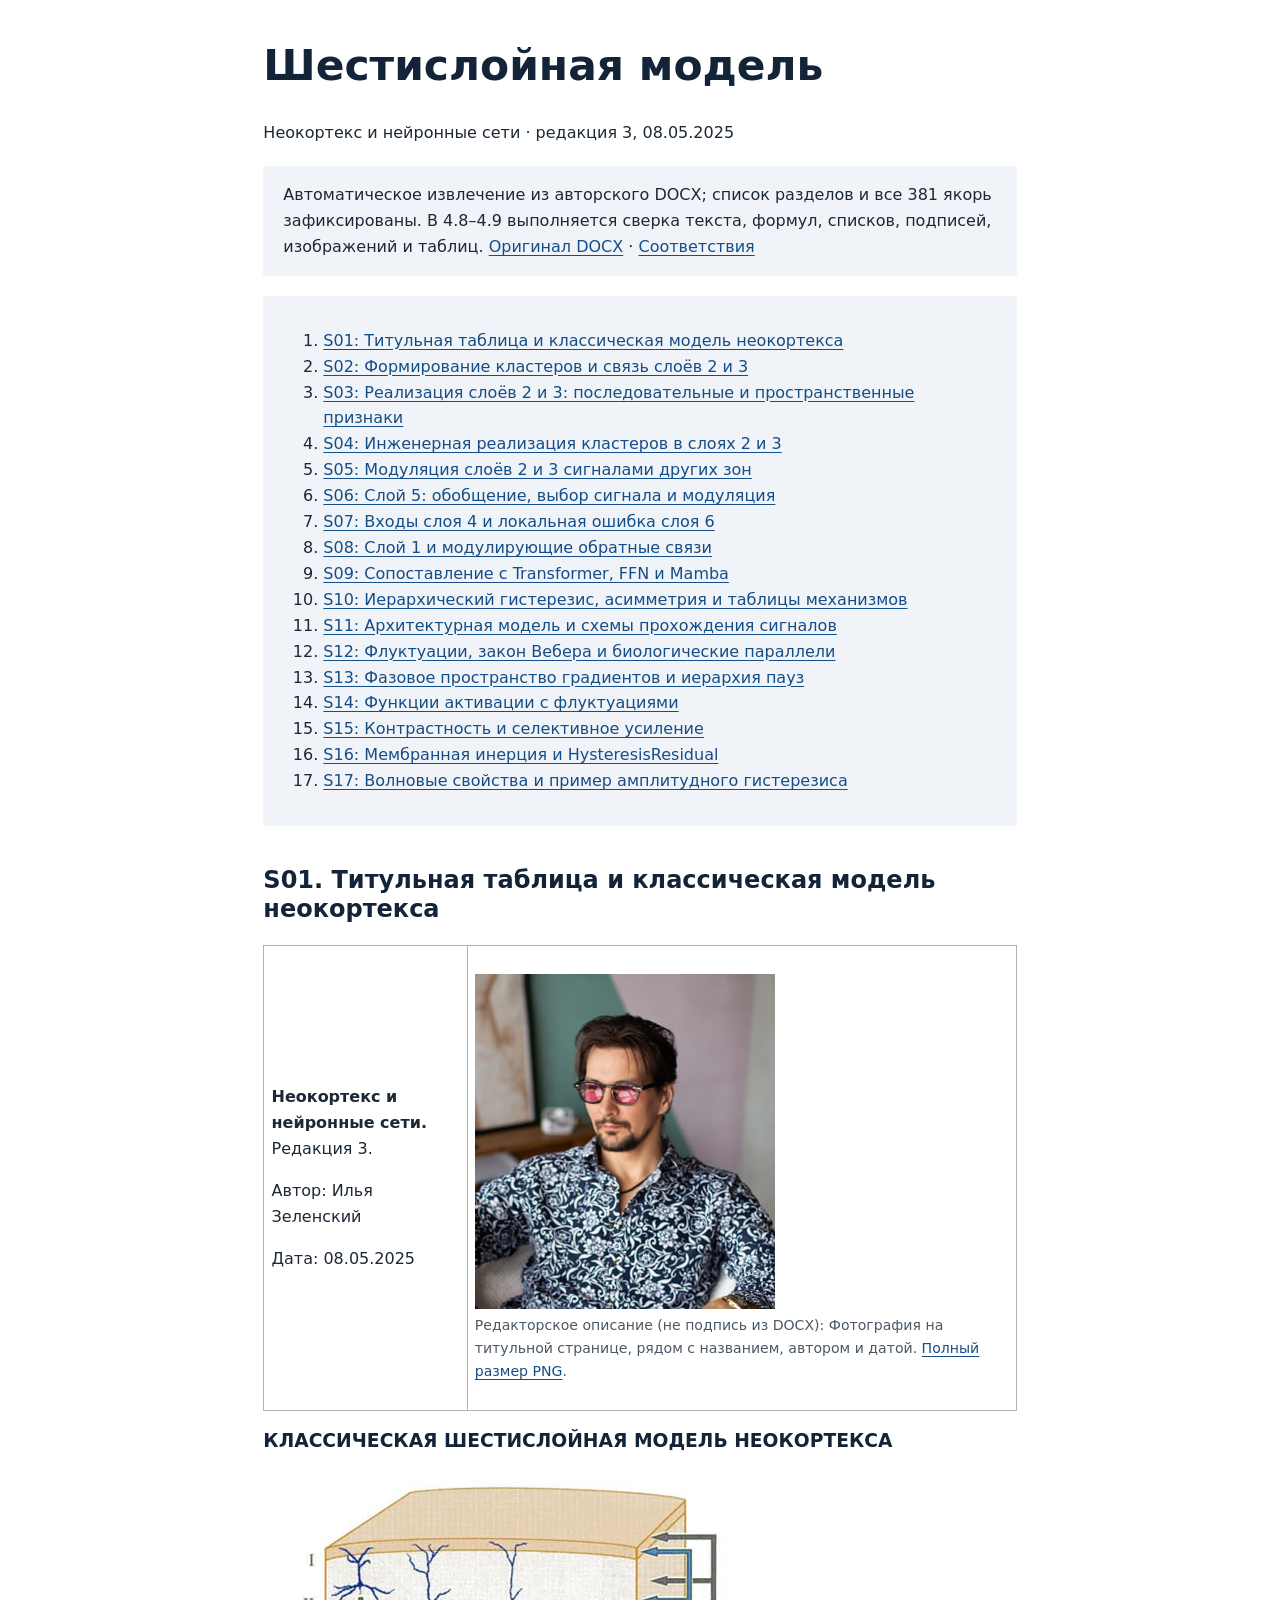
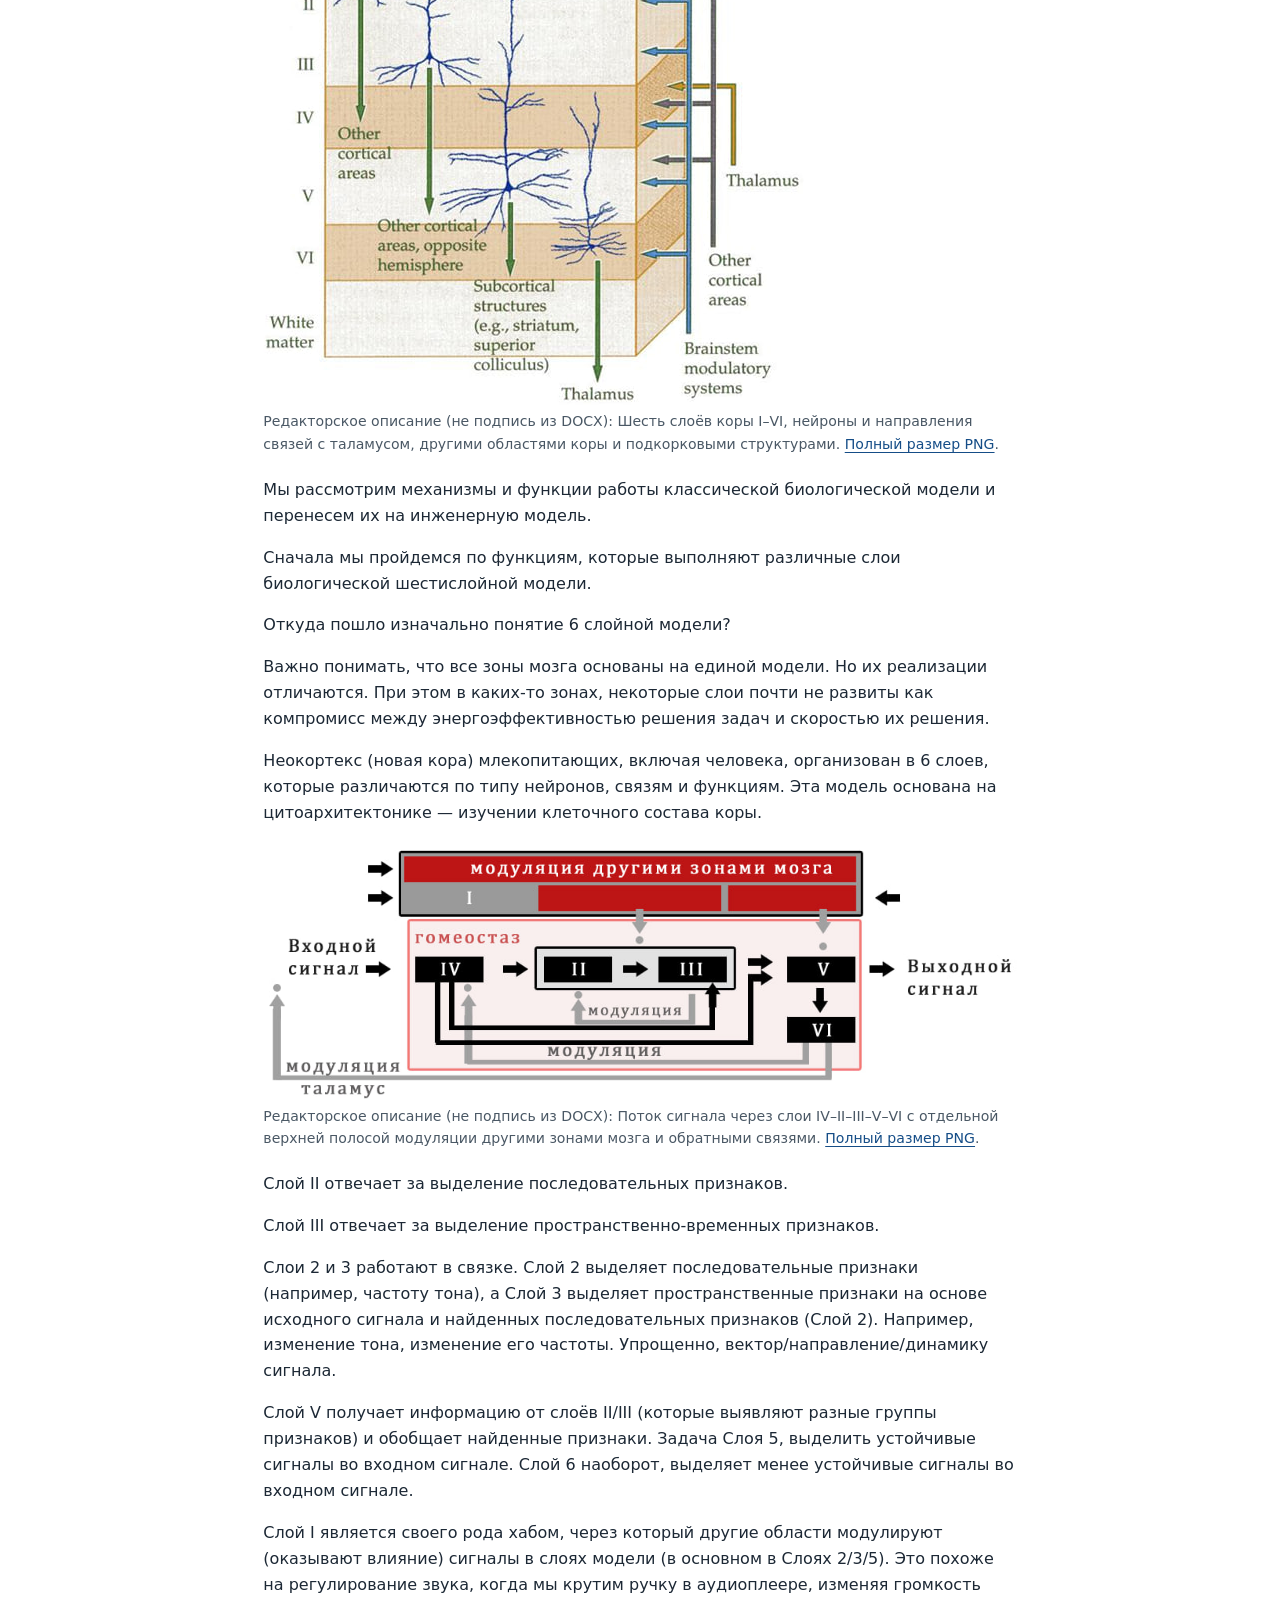
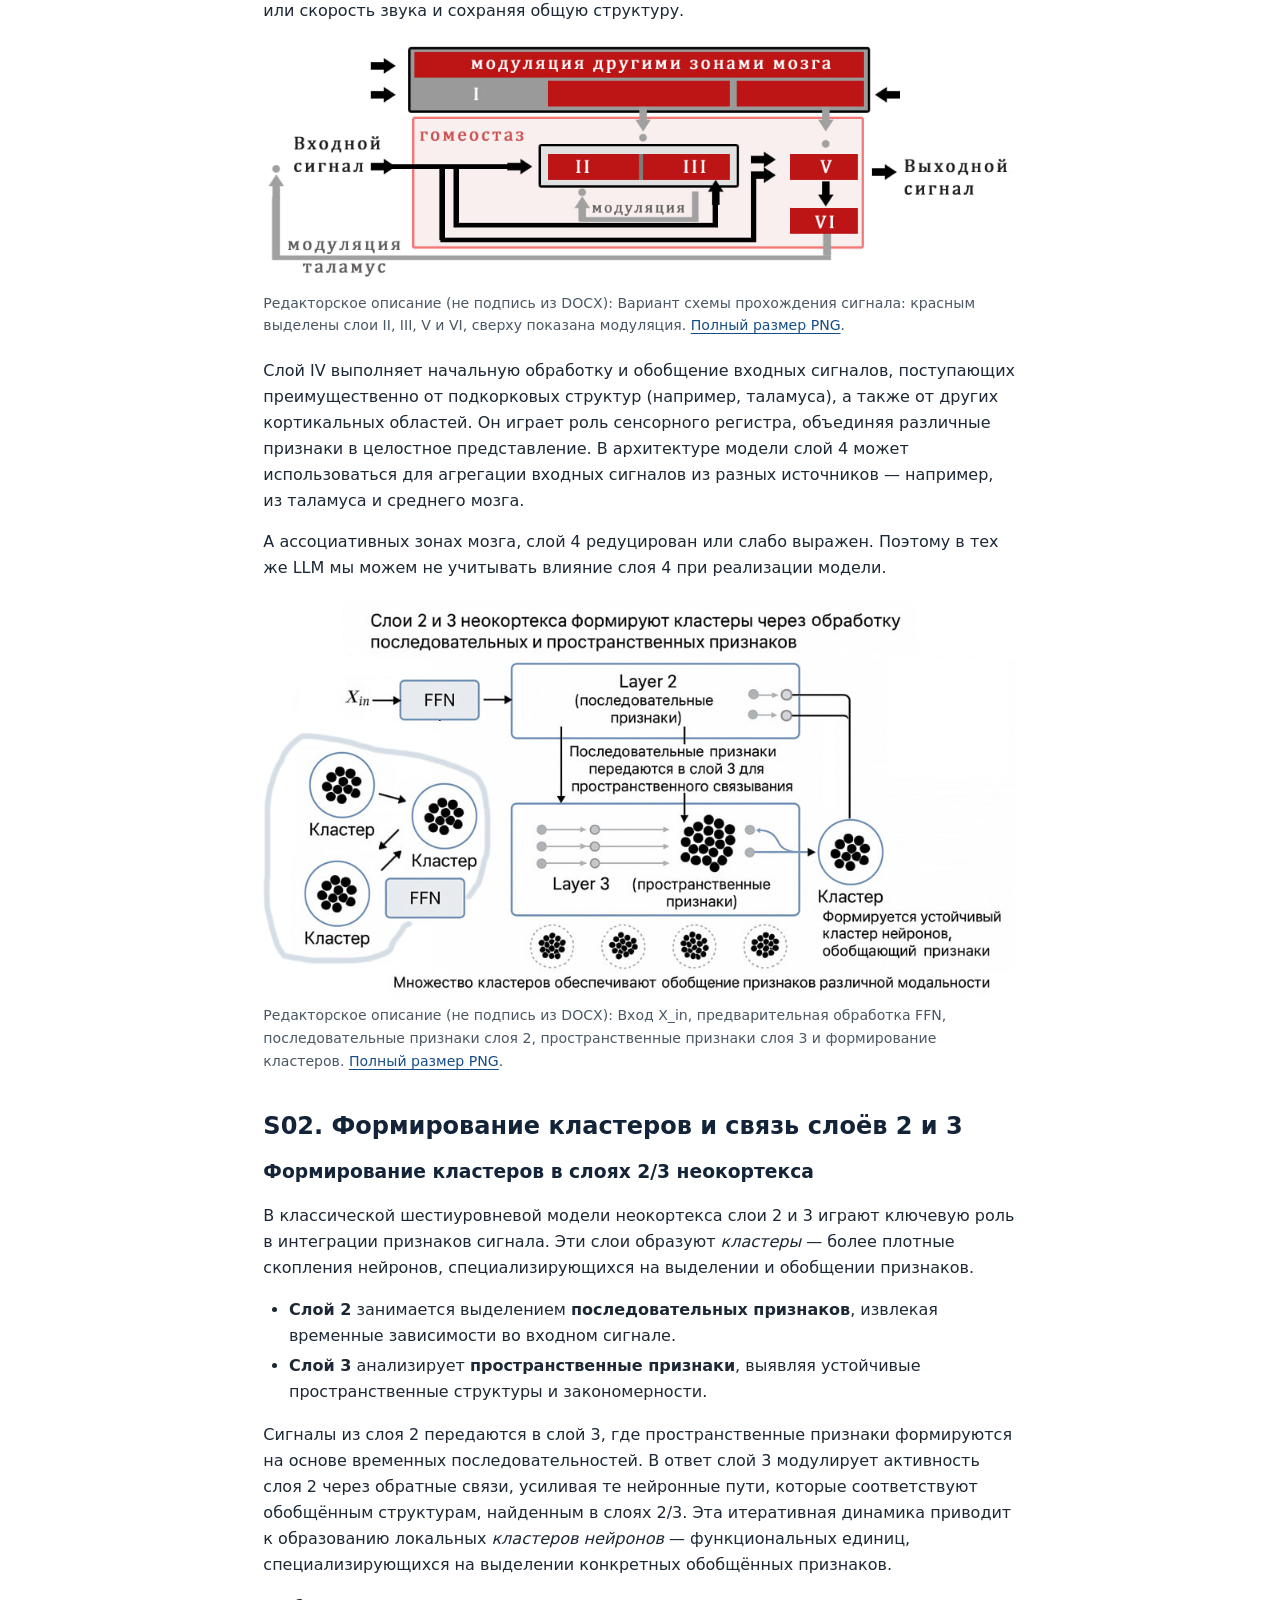
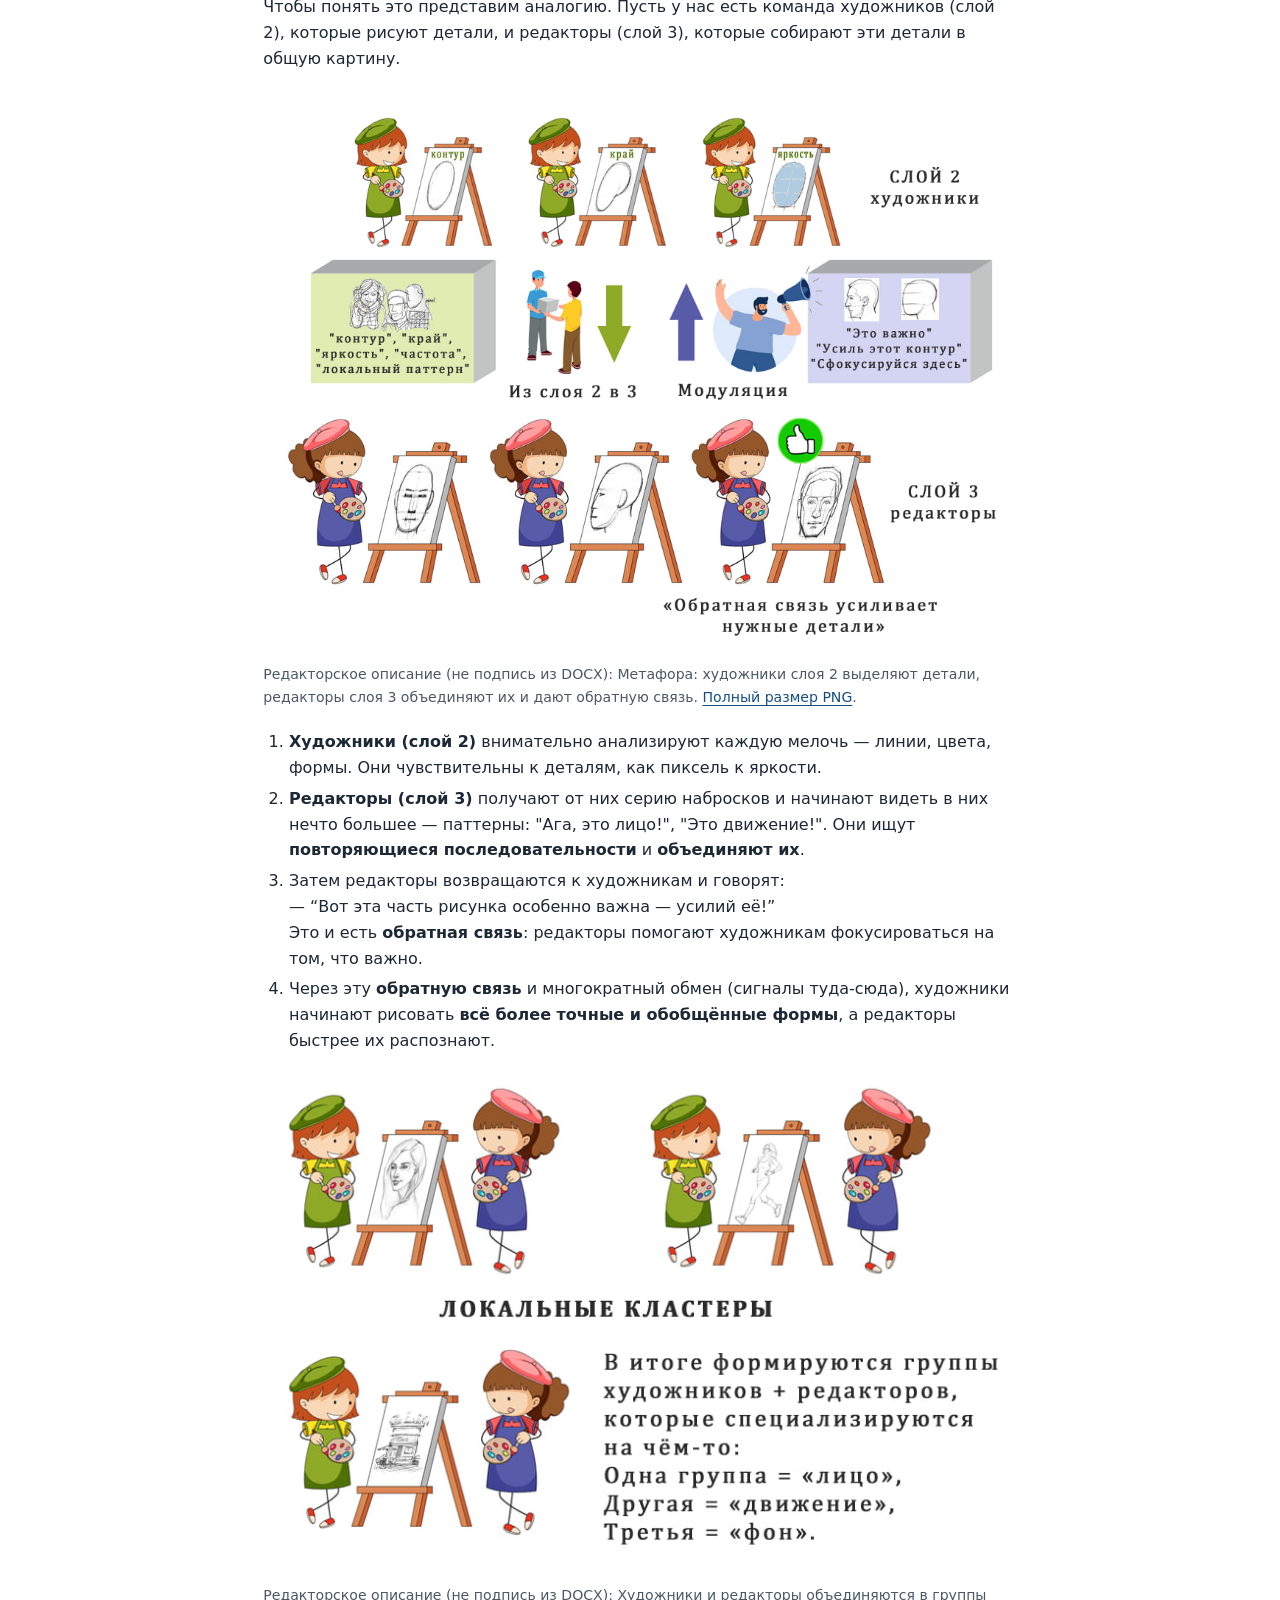
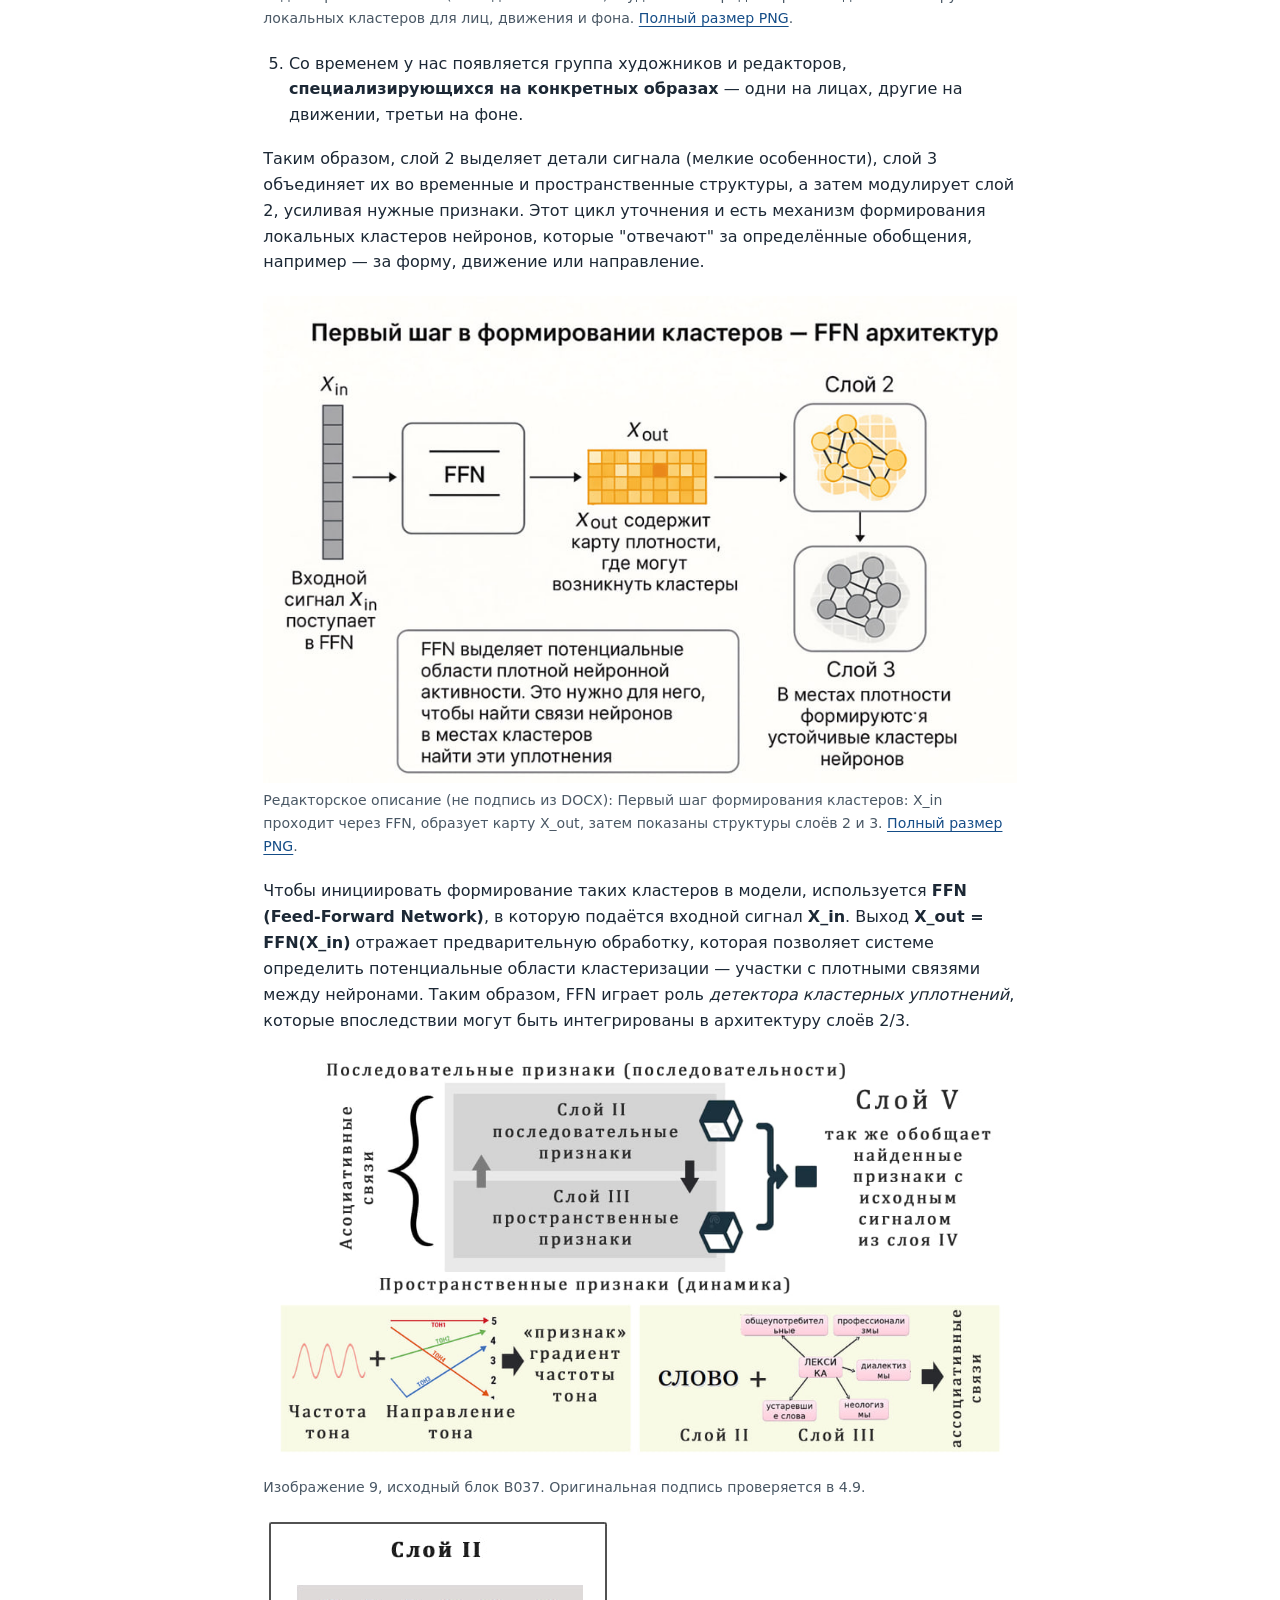
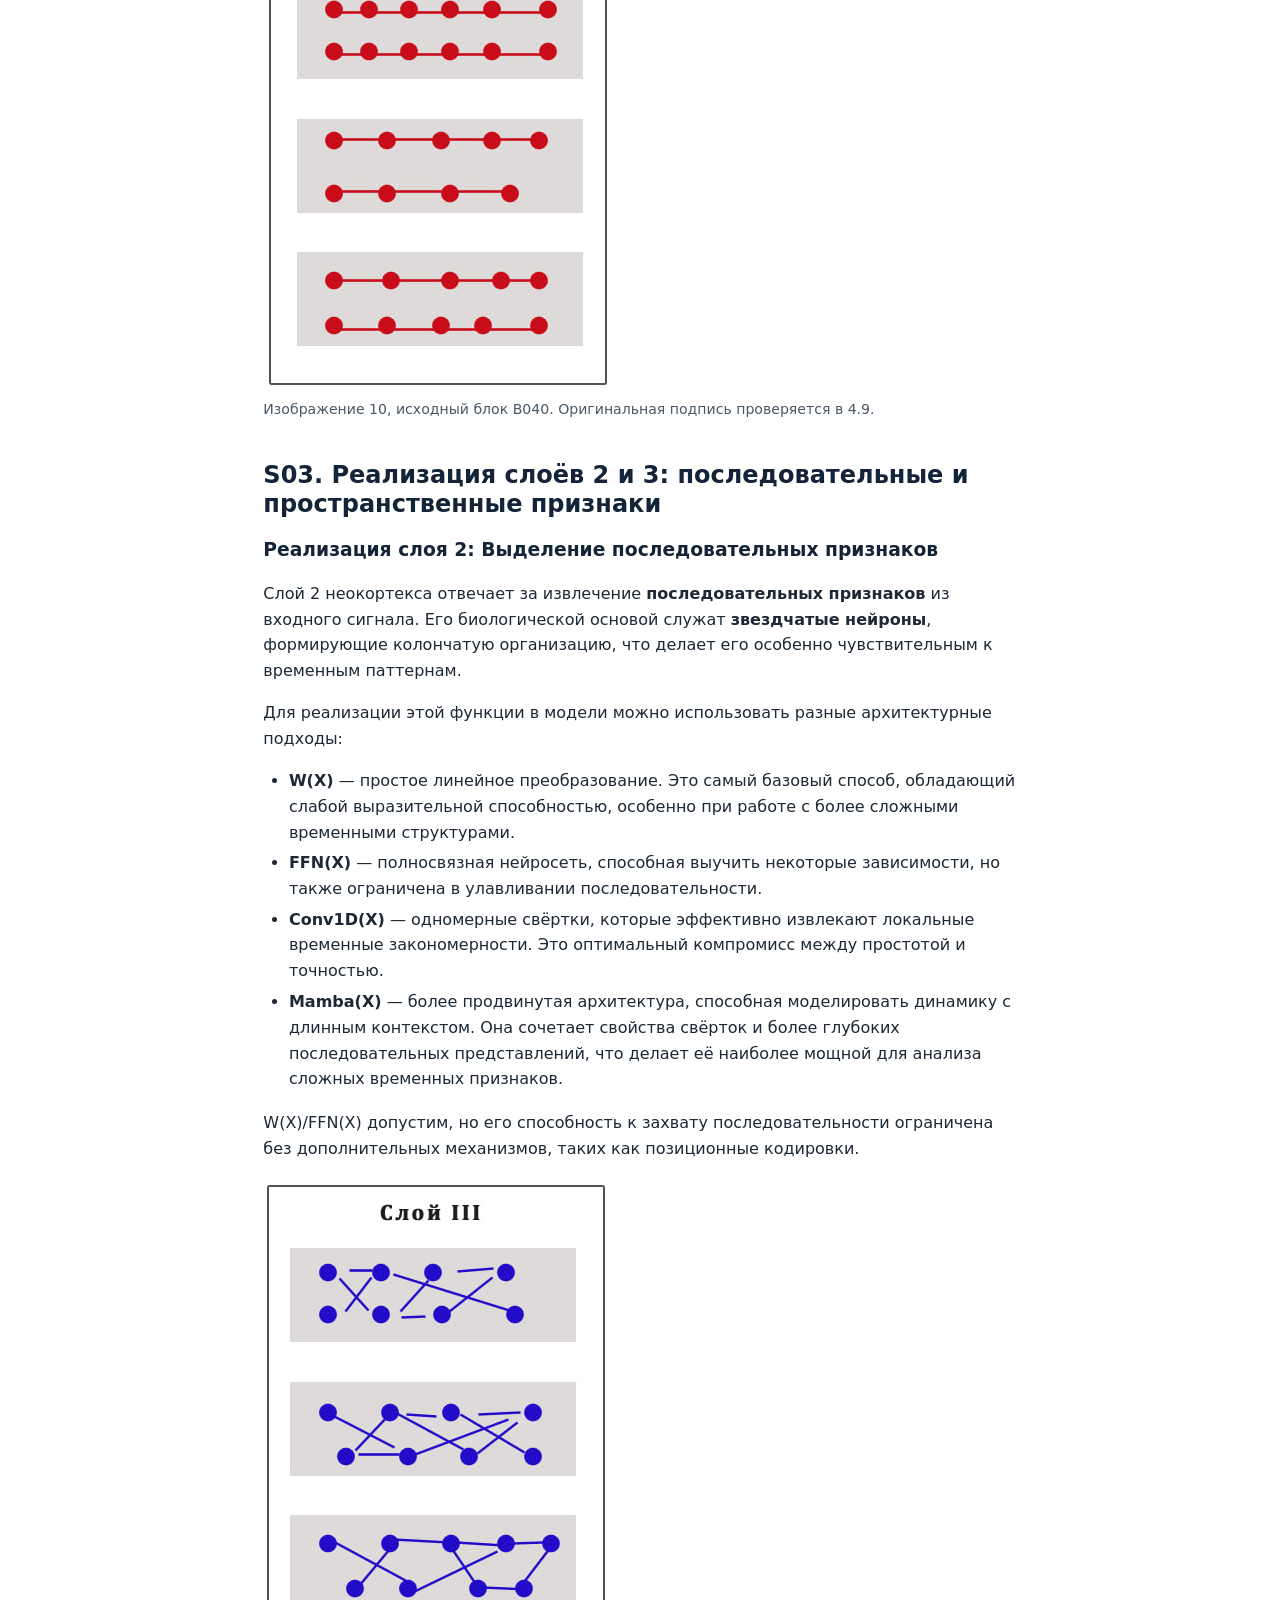
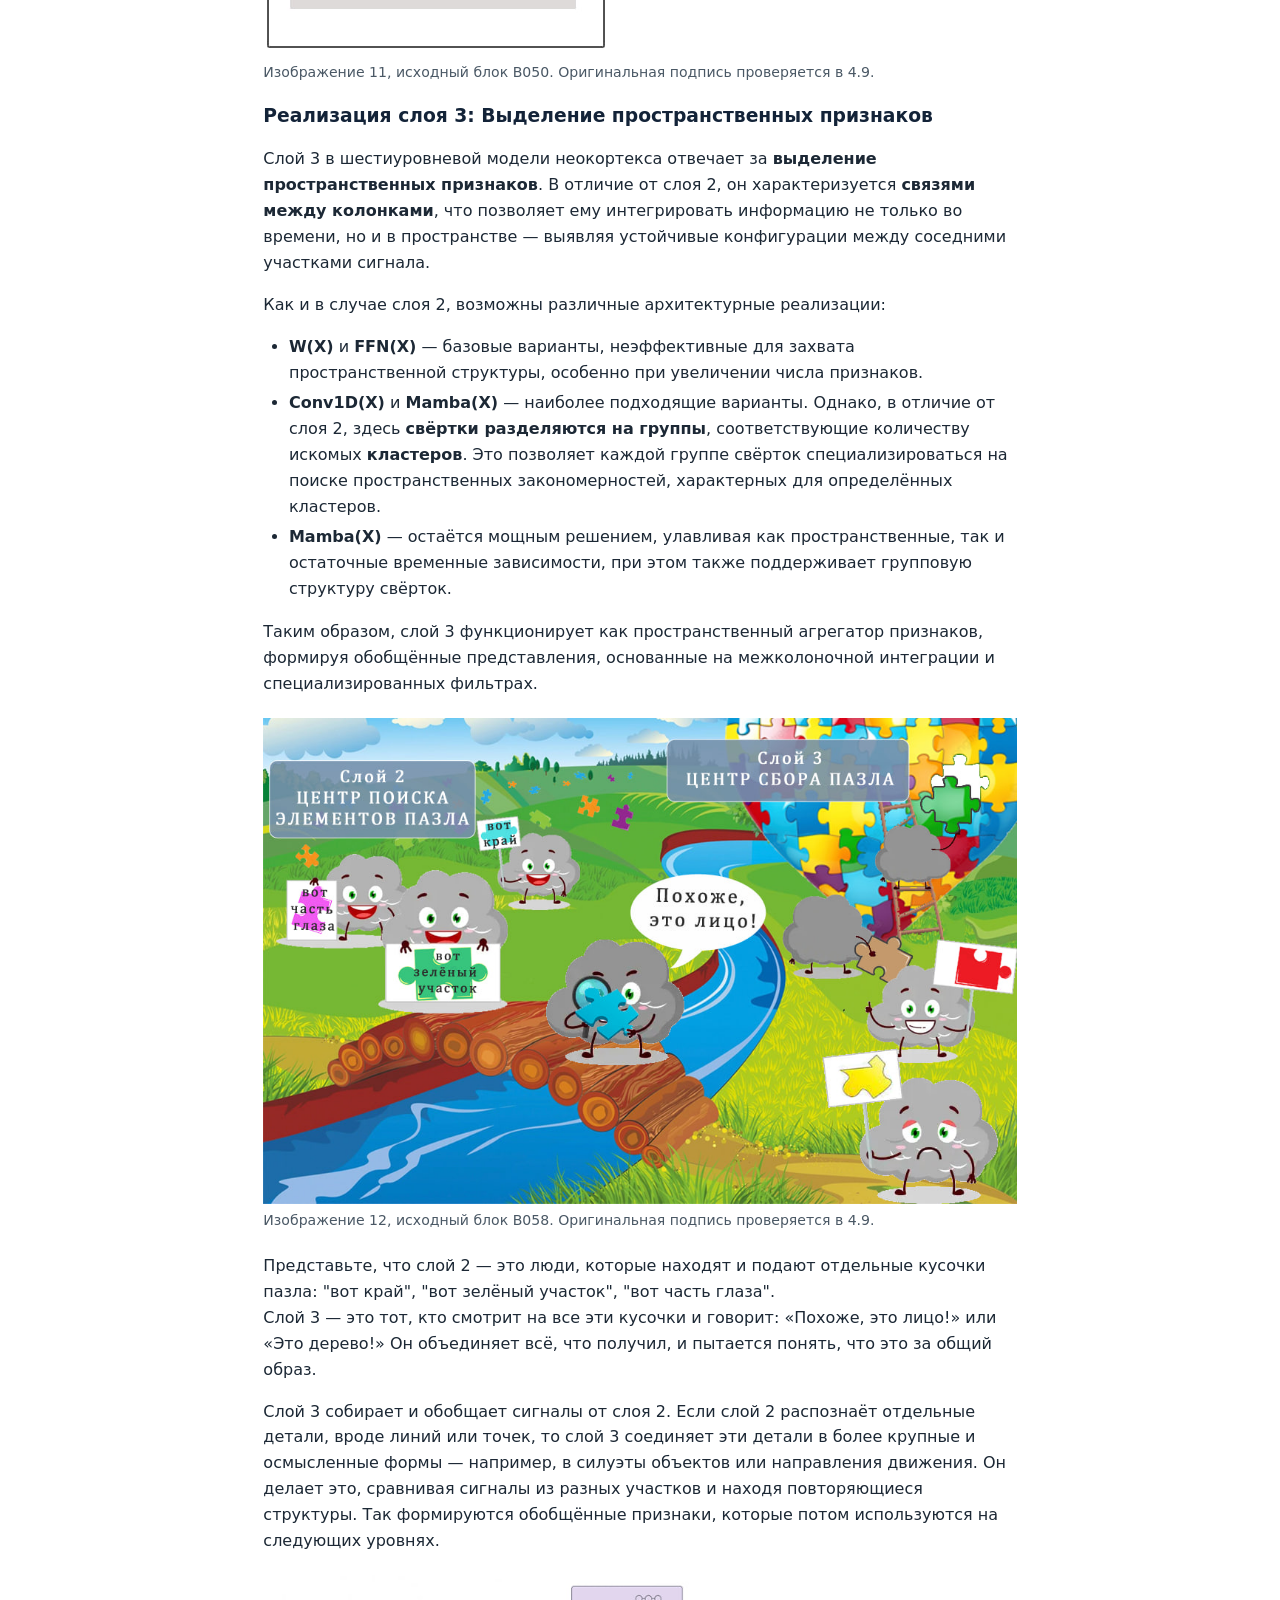
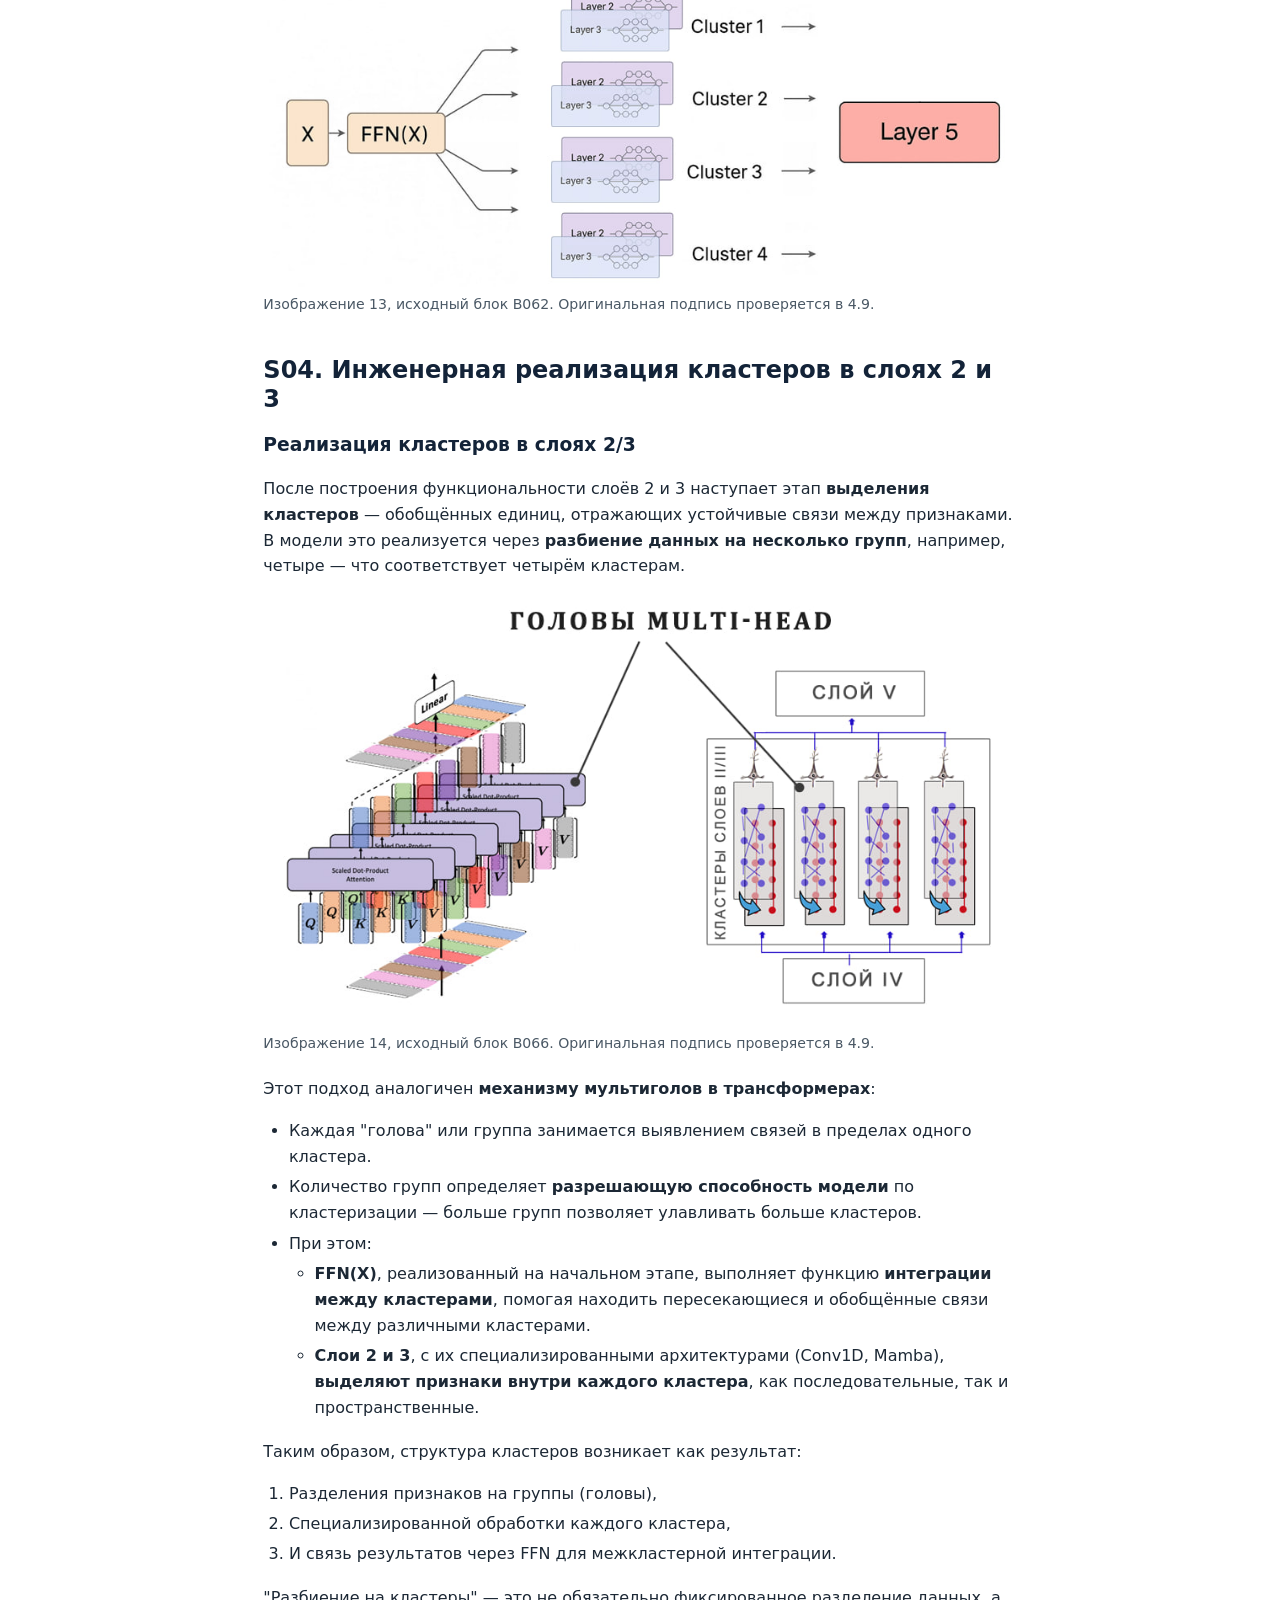
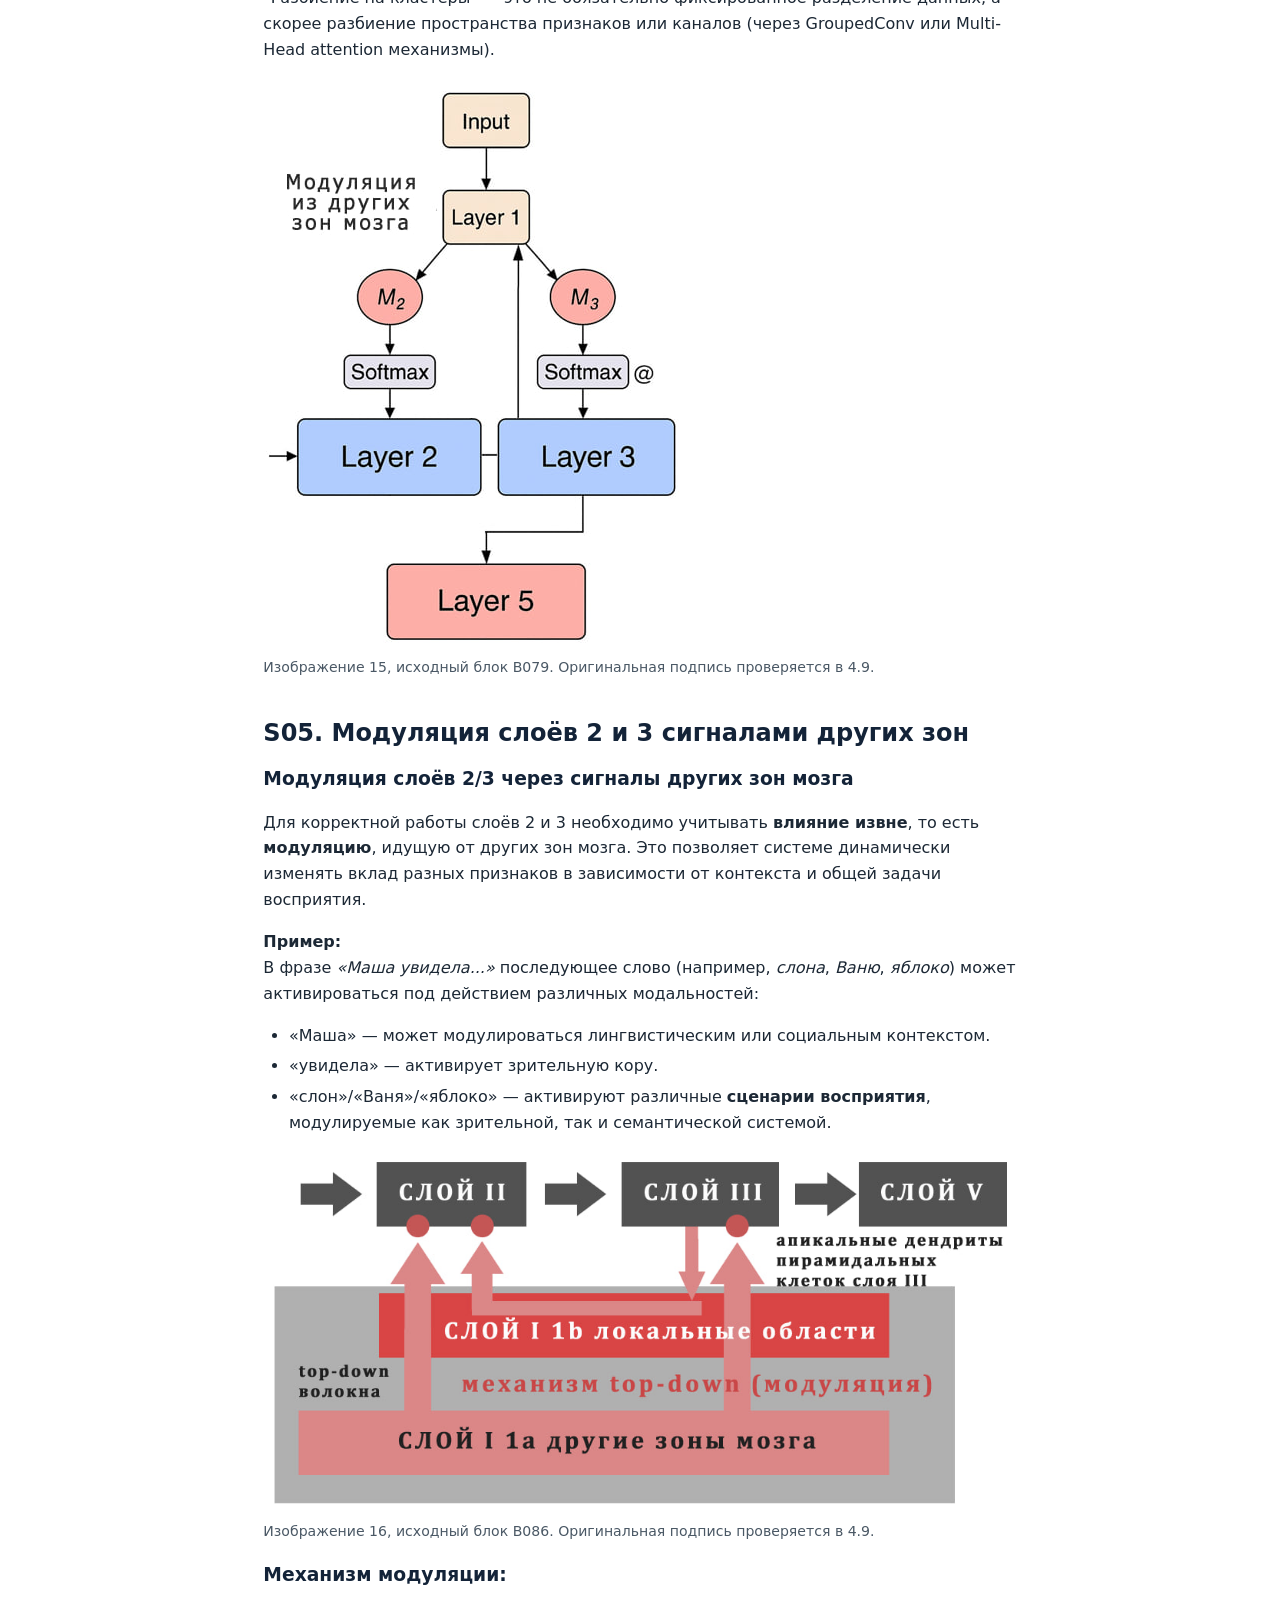
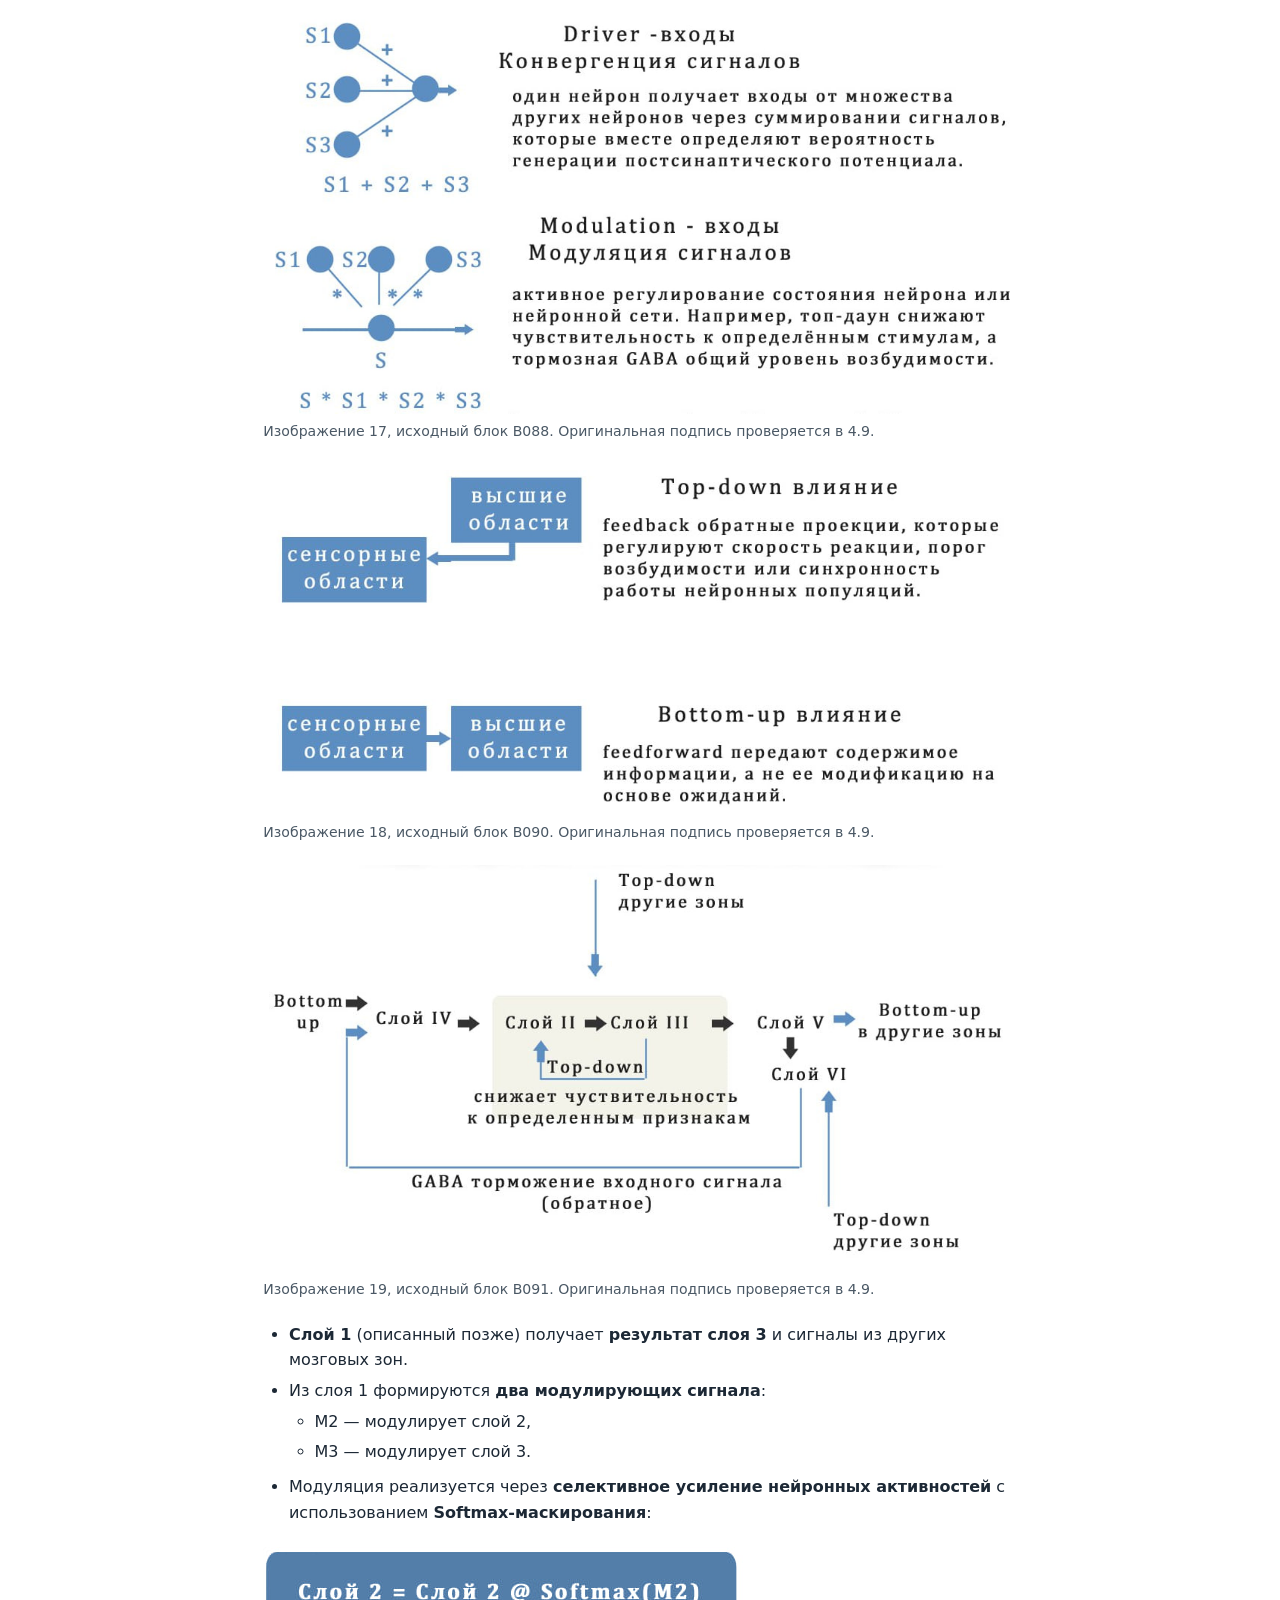
==== materials/research_sources/author-documents/six-layer-model/index.html @ b582ed69 "docs: verify stage 4.9 V01 figures 1-8 against original DOCX [skip ci]" ====
<!doctype html><html lang="ru"><head><meta charset="utf-8"><meta name="viewport" content="width=device-width,initial-scale=1"><title>Шестислойная модель</title><link rel="stylesheet" href="../document.css"></head><body>
<header><h1>Шестислойная модель</h1><p>Неокортекс и нейронные сети · редакция 3, 08.05.2025</p></header>
<aside>Автоматическое извлечение из авторского DOCX; список разделов и все 381 якорь зафиксированы. В 4.8–4.9 выполняется сверка текста, формул, списков, подписей, изображений и таблиц. <a href="../../raw/%D0%A8%D0%B5%D1%81%D1%82%D0%B8%D1%81%D0%BB%D0%BE%D0%B9%D0%BD%D0%B0%D1%8F%20%D0%BC%D0%BE%D0%B4%D0%B5%D0%BB%D1%8C.docx">Оригинал DOCX</a> · <a href="mapping.md">Соответствия</a></aside>
<nav aria-label="Оглавление"><ol><li><a href="#S01">S01: Титульная таблица и классическая модель неокортекса</a></li><li><a href="#S02">S02: Формирование кластеров и связь слоёв 2 и 3</a></li><li><a href="#S03">S03: Реализация слоёв 2 и 3: последовательные и пространственные признаки</a></li><li><a href="#S04">S04: Инженерная реализация кластеров в слоях 2 и 3</a></li><li><a href="#S05">S05: Модуляция слоёв 2 и 3 сигналами других зон</a></li><li><a href="#S06">S06: Слой 5: обобщение, выбор сигнала и модуляция</a></li><li><a href="#S07">S07: Входы слоя 4 и локальная ошибка слоя 6</a></li><li><a href="#S08">S08: Слой 1 и модулирующие обратные связи</a></li><li><a href="#S09">S09: Сопоставление с Transformer, FFN и Mamba</a></li><li><a href="#S10">S10: Иерархический гистерезис, асимметрия и таблицы механизмов</a></li><li><a href="#S11">S11: Архитектурная модель и схемы прохождения сигналов</a></li><li><a href="#S12">S12: Флуктуации, закон Вебера и биологические параллели</a></li><li><a href="#S13">S13: Фазовое пространство градиентов и иерархия пауз</a></li><li><a href="#S14">S14: Функции активации с флуктуациями</a></li><li><a href="#S15">S15: Контрастность и селективное усиление</a></li><li><a href="#S16">S16: Мембранная инерция и HysteresisResidual</a></li><li><a href="#S17">S17: Волновые свойства и пример амплитудного гистерезиса</a></li></ol></nav><main><section id="S01"><h2>S01. Титульная таблица и классическая модель неокортекса</h2>
<div id="B001" class="table-wrapper"><table id="table-1"><tbody><tr><td><p><strong>Неокортекс и нейронные сети</strong><strong>. </strong><strong><br></strong>Редакция 3.</p>
<p>Автор: Илья Зеленский</p>
<p>Дата: 08.05.2025</p></td><td><p></p>
<figure id="figure-1"><a href="media/image1.png" title="Открыть оригинальный PNG для увеличения"><img src="media/image1.png" alt="Фотография мужчины на титульной странице" loading="lazy"></a><figcaption>Редакторское описание (не подпись из DOCX): Фотография на титульной странице, рядом с названием, автором и датой. <a href="media/image1.png">Полный размер PNG</a>.</figcaption></figure></td></tr></tbody></table></div>
<p id="B002"></p>
<h3 id="B003"><strong>КЛАССИЧЕСКАЯ ШЕСТИСЛОЙНАЯ МОДЕ</strong><strong>ЛЬ НЕОКОРТЕКСА</strong></h3>
<p id="B004"></p>
<figure id="figure-2"><a href="media/image2.png" title="Открыть оригинальный PNG для увеличения"><img src="media/image2.png" alt="Шестислойная схема неокортекса с проекциями таламуса и других областей" loading="lazy"></a><figcaption>Редакторское описание (не подпись из DOCX): Шесть слоёв коры I–VI, нейроны и направления связей с таламусом, другими областями коры и подкорковыми структурами. <a href="media/image2.png">Полный размер PNG</a>.</figcaption></figure>
<p id="B005">Мы рассмотрим механизмы и функции работы классической биологической модели и перенесем их на инженерную модель.</p>
<p id="B006">Сначала мы пройдемся по функциям, которые выполняют различные слои биологической шестислойной модели. </p>
<p id="B007">Откуда пошло изначально понятие 6 слойной модели?</p>
<p id="B008">Важно понимать, что все зоны мозга основаны на единой модели. Но их реализации отличаются. При этом в каких-то зонах, некоторые слои почти не развиты как компромисс между энергоэффективностью решения задач и скоростью их решения.</p>
<p id="B009">Неокортекс (новая кора) млекопитающих, включая человека, организован в 6 слоев, которые различаются по типу нейронов, связям и функциям. Эта модель основана на цитоархитектонике — изучении клеточного состава коры.</p>
<p id="B010"></p>
<figure id="figure-3"><a href="media/image3.png" title="Открыть оригинальный PNG для увеличения"><img src="media/image3.png" alt="Блок-схема слоёв IV, II, III, V и VI с модуляцией через слой I" loading="lazy"></a><figcaption>Редакторское описание (не подпись из DOCX): Поток сигнала через слои IV–II–III–V–VI с отдельной верхней полосой модуляции другими зонами мозга и обратными связями. <a href="media/image3.png">Полный размер PNG</a>.</figcaption></figure>
<p id="B011">Слой II отвечает за выделение последовательных признаков. </p>
<p id="B012">Слой III отвечает за выделение пространственно-временных признаков. </p>
<p id="B013">Слои 2 и 3 работают в связке. Слой 2 выделяет последовательные признаки (например, частоту тона), а Слой 3 выделяет пространственные признаки на основе исходного сигнала и найденных последовательных признаков (Слой 2). Например, изменение тона, изменение его частоты. Упрощенно, вектор/направление/динамику сигнала.</p>
<p id="B014">Слой V получает информацию от слоёв II/III (которые выявляют разные группы признаков) и обобщает найденные признаки. Задача Слоя 5, выделить устойчивые сигналы во входном сигнале. Слой 6 наоборот, выделяет менее устойчивые сигналы во входном сигнале.</p>
<p id="B015">Слой I является своего рода хабом, через который другие области модулируют (оказывают влияние) сигналы в слоях модели (в основном в Слоях 2/3/5). Это похоже на регулирование звука, когда мы крутим ручку в аудиоплеере, изменяя громкость или скорость звука и сохраняя общую структуру.</p>
<p id="B016"></p>
<figure id="figure-4"><a href="media/image4.png" title="Открыть оригинальный PNG для увеличения"><img src="media/image4.png" alt="Вариант блок-схемы неокортекса с выделением слоёв II, III, V и VI" loading="lazy"></a><figcaption>Редакторское описание (не подпись из DOCX): Вариант схемы прохождения сигнала: красным выделены слои II, III, V и VI, сверху показана модуляция. <a href="media/image4.png">Полный размер PNG</a>.</figcaption></figure>
<p id="B017">Слой IV выполняет начальную обработку и обобщение входных сигналов, поступающих преимущественно от подкорковых структур (например, таламуса), а также от других кортикальных областей. Он играет роль сенсорного регистра, объединяя различные признаки в целостное представление. В архитектуре модели слой 4 может использоваться для агрегации входных сигналов из разных источников — например, из таламуса и среднего мозга.</p>
<p id="B018">А ассоциативных зонах мозга, слой 4 редуцирован или слабо выражен. Поэтому в тех же LLM мы можем не учитывать влияние слоя 4 при реализации модели.</p>
<p id="B019"></p>
<figure id="figure-5"><a href="media/image5.png" title="Открыть оригинальный PNG для увеличения"><img src="media/image5.png" alt="Схема выделения последовательных и пространственных признаков в слоях 2 и 3" loading="lazy"></a><figcaption>Редакторское описание (не подпись из DOCX): Вход X_in, предварительная обработка FFN, последовательные признаки слоя 2, пространственные признаки слоя 3 и формирование кластеров. <a href="media/image5.png">Полный размер PNG</a>.</figcaption></figure>
</section>
<section id="S02"><h2>S02. Формирование кластеров и связь слоёв 2 и 3</h2>
<h3 id="B020"><strong>Формирование кластеров в слоях 2/3 </strong><strong>неокортекса</strong></h3>
<p id="B021">В классической шестиуровневой модели неокортекса слои 2 и 3 играют ключевую роль в интеграции признаков сигнала. Эти слои образуют <em>кластеры</em> — более плотные скопления нейронов, специализирующихся на выделении и обобщении признаков.</p>
<ul class="docx-list">
<li id="B022"><strong>Слой 2</strong> занимается выделением <strong>последовательных признаков</strong>, извлекая временные зависимости во входном сигнале.</li>
<li id="B023"><strong>Слой 3</strong> анализирует <strong>пространственные признаки</strong>, выявляя устойчивые пространственные структуры и закономерности.</li>
</ul>

<p id="B024">Сигналы из слоя 2 передаются в слой 3, где пространственные признаки формируются на основе временных последовательностей. В ответ слой 3 модулирует активность слоя 2 через обратные связи, усиливая те нейронные пути, которые соответствуют обобщённым структурам, найденным в слоях 2/3. Эта итеративная динамика приводит к образованию локальных <em>кластеров нейронов</em> — функциональных единиц, специализирующихся на выделении конкретных обобщённых признаков.</p>
<p id="B025">Чтобы понять это представим аналогию. Пусть у нас есть команда художников (слой 2), которые рисуют детали, и редакторы (слой 3), которые собирают эти детали в общую картину.</p>
<p id="B026"></p>
<p id="B027"></p>
<figure id="figure-6"><a href="media/image6.png" title="Открыть оригинальный PNG для увеличения"><img src="media/image6.png" alt="Рисованная аналогия слоёв 2 и 3 как художников и редакторов" loading="lazy"></a><figcaption>Редакторское описание (не подпись из DOCX): Метафора: художники слоя 2 выделяют детали, редакторы слоя 3 объединяют их и дают обратную связь. <a href="media/image6.png">Полный размер PNG</a>.</figcaption></figure>
<ol class="docx-list">
<li id="B028"><strong>Художники (слой 2)</strong> внимательно анализируют каждую мелочь — линии, цвета, формы. Они чувствительны к деталям, как пиксель к яркости.</li>
<li id="B029"><strong>Редакторы (слой 3)</strong> получают от них серию набросков и начинают видеть в них нечто большее — паттерны: &quot;Ага, это лицо!&quot;, &quot;Это движение!&quot;. Они ищут <strong>повторяющиеся последовательности</strong> и <strong>объединяют их</strong>.</li>
<li id="B030">Затем редакторы возвращаются к художникам и говорят:<br>— “Вот эта часть рисунка особенно важна — усилий её!”<br>Это и есть <strong>обратная связь</strong>: редакторы помогают художникам фокусироваться на том, что важно.</li>
<li id="B031">Через эту <strong>обратную связь</strong> и многократный обмен (сигналы туда-сюда), художники начинают рисовать <strong>всё более точные и обобщённые формы</strong>, а редакторы быстрее их распознают.</li>
</ol>

<p id="B032"></p>
<figure id="figure-7"><a href="media/image7.png" title="Открыть оригинальный PNG для увеличения"><img src="media/image7.png" alt="Продолжение аналогии художников и редакторов: локальные кластеры" loading="lazy"></a><figcaption>Редакторское описание (не подпись из DOCX): Художники и редакторы объединяются в группы локальных кластеров для лиц, движения и фона. <a href="media/image7.png">Полный размер PNG</a>.</figcaption></figure>
<ol class="docx-list" start="5">
<li id="B033">Со временем у нас появляется группа художников и редакторов, <strong>специализирующихся на конкретных образах</strong> — одни на лицах, другие на движении, третьи на фоне.</li>
</ol>

<p id="B034">Таким образом, слой 2 выделяет детали сигнала (мелкие особенности), слой 3 объединяет их во временные и пространственные структуры, а затем модулирует слой 2, усиливая нужные признаки. Этот цикл уточнения и есть механизм формирования локальных кластеров нейронов, которые &quot;отвечают&quot; за определённые обобщения, например — за форму, движение или направление.</p>
<p id="B035"></p>
<figure id="figure-8"><a href="media/image8.png" title="Открыть оригинальный PNG для увеличения"><img src="media/image8.png" alt="Схема первого шага формирования кластеров: FFN, X_in, X_out и слои 2 и 3" loading="lazy"></a><figcaption>Редакторское описание (не подпись из DOCX): Первый шаг формирования кластеров: X_in проходит через FFN, образует карту X_out, затем показаны структуры слоёв 2 и 3. <a href="media/image8.png">Полный размер PNG</a>.</figcaption></figure>
<p id="B036">Чтобы инициировать формирование таких кластеров в модели, используется <strong>FFN (</strong><strong>Feed-Forward</strong><strong> </strong><strong>Network</strong><strong>)</strong>, в которую подаётся входной сигнал <strong>X_in</strong>. Выход <strong>X_out</strong><strong> = FFN(</strong><strong>X_in</strong><strong>)</strong> отражает предварительную обработку, которая позволяет системе определить потенциальные области кластеризации — участки с плотными связями между нейронами. Таким образом, FFN играет роль <em>детектора кластерных уплотнений</em>, которые впоследствии могут быть интегрированы в архитектуру слоёв 2/3.</p>
<p id="B037"></p>
<figure id="figure-9"><img src="media/image9.png" alt="Изображение 9 из документа" loading="lazy"><figcaption>Изображение 9, исходный блок B037. Оригинальная подпись проверяется в 4.9.</figcaption></figure>
<p id="B038"></p>
<p id="B039"></p>
<p id="B040"></p>
<figure id="figure-10"><img src="media/image10.png" alt="Изображение 10 из документа" loading="lazy"><figcaption>Изображение 10, исходный блок B040. Оригинальная подпись проверяется в 4.9.</figcaption></figure>
</section>
<section id="S03"><h2>S03. Реализация слоёв 2 и 3: последовательные и пространственные признаки</h2>
<h3 id="B041"><strong>Реализация слоя 2: Выделение последовательных признаков</strong></h3>
<p id="B042">Слой 2 неокортекса отвечает за извлечение <strong>последовательных признаков</strong> из входного сигнала. Его биологической основой служат <strong>звездчатые нейроны</strong>, формирующие колончатую организацию, что делает его особенно чувствительным к временным паттернам.</p>
<p id="B043">Для реализации этой функции в модели можно использовать разные архитектурные подходы:</p>
<ul class="docx-list">
<li id="B044"><strong>W(X)</strong> — простое линейное преобразование. Это самый базовый способ, обладающий слабой выразительной способностью, особенно при работе с более сложными временными структурами.</li>
<li id="B045"><strong>FFN(X)</strong> — полносвязная нейросеть, способная выучить некоторые зависимости, но также ограничена в улавливании последовательности.</li>
<li id="B046"><strong>Conv1D(X)</strong> — одномерные свёртки, которые эффективно извлекают локальные временные закономерности. Это оптимальный компромисс между простотой и точностью.</li>
<li id="B047"><strong>Mamba</strong><strong>(X)</strong> — более продвинутая архитектура, способная моделировать динамику с длинным контекстом. Она сочетает свойства свёрток и более глубоких последовательных представлений, что делает её наиболее мощной для анализа сложных временных признаков.</li>
</ul>

<p id="B048">W(X)/FFN(X) допустим, но его способность к захвату последовательности ограничена без дополнительных механизмов, таких как позиционные кодировки.</p>
<p id="B049"></p>
<p id="B050"></p>
<figure id="figure-11"><img src="media/image11.png" alt="Изображение 11 из документа" loading="lazy"><figcaption>Изображение 11, исходный блок B050. Оригинальная подпись проверяется в 4.9.</figcaption></figure>
<h3 id="B051"><strong>Реализация слоя 3: Выделение пространственных признаков</strong></h3>
<p id="B052">Слой 3 в шестиуровневой модели неокортекса отвечает за <strong>выделение пространственных признаков</strong>. В отличие от слоя 2, он характеризуется <strong>связями между колонками</strong>, что позволяет ему интегрировать информацию не только во времени, но и в пространстве — выявляя устойчивые конфигурации между соседними участками сигнала.</p>
<p id="B053">Как и в случае слоя 2, возможны различные архитектурные реализации:</p>
<ul class="docx-list">
<li id="B054"><strong>W(X)</strong> и <strong>FFN(X)</strong> — базовые варианты, неэффективные для захвата пространственной структуры, особенно при увеличении числа признаков.</li>
<li id="B055"><strong>Conv1D(X)</strong> и <strong>Mamba</strong><strong>(X)</strong> — наиболее подходящие варианты. Однако, в отличие от слоя 2, здесь <strong>свёртки разделяются на группы</strong>, соответствующие количеству искомых <strong>кластеров</strong>. Это позволяет каждой группе свёрток специализироваться на поиске пространственных закономерностей, характерных для определённых кластеров.</li>
<li id="B056"><strong>Mamba</strong><strong>(X)</strong> — остаётся мощным решением, улавливая как пространственные, так и остаточные временные зависимости, при этом также поддерживает групповую структуру свёрток.</li>
</ul>

<p id="B057">Таким образом, слой 3 функционирует как пространственный агрегатор признаков, формируя обобщённые представления, основанные на межколоночной интеграции и специализированных фильтрах.</p>
<p id="B058"></p>
<figure id="figure-12"><img src="media/image12.png" alt="Изображение 12 из документа" loading="lazy"><figcaption>Изображение 12, исходный блок B058. Оригинальная подпись проверяется в 4.9.</figcaption></figure>
<p id="B059">Представьте, что слой 2 — это люди, которые находят и подают отдельные кусочки пазла: &quot;вот край&quot;, &quot;вот зелёный участок&quot;, &quot;вот часть глаза&quot;.<br>Слой 3 — это тот, кто смотрит на все эти кусочки и говорит: «Похоже, это лицо!» или «Это дерево!» Он объединяет всё, что получил, и пытается понять, что это за общий образ.</p>
<p id="B060">Слой 3 собирает и обобщает сигналы от слоя 2. Если слой 2 распознаёт отдельные детали, вроде линий или точек, то слой 3 соединяет эти детали в более крупные и осмысленные формы — например, в силуэты объектов или направления движения. Он делает это, сравнивая сигналы из разных участков и находя повторяющиеся структуры. Так формируются обобщённые признаки, которые потом используются на следующих уровнях.</p>
<p id="B061"></p>
<p id="B062"></p>
<figure id="figure-13"><img src="media/image13.png" alt="Изображение 13 из документа" loading="lazy"><figcaption>Изображение 13, исходный блок B062. Оригинальная подпись проверяется в 4.9.</figcaption></figure>
<p id="B063"></p>
</section>
<section id="S04"><h2>S04. Инженерная реализация кластеров в слоях 2 и 3</h2>
<h3 id="B064"><strong>Реализация кластеров в слоях 2/3</strong></h3>
<p id="B065">После построения функциональности слоёв 2 и 3 наступает этап <strong>выделения кластеров</strong> — обобщённых единиц, отражающих устойчивые связи между признаками. В модели это реализуется через <strong>разбиение данных на несколько групп</strong>, например, четыре — что соответствует четырём кластерам.</p>
<p id="B066"></p>
<figure id="figure-14"><img src="media/image14.png" alt="Изображение 14 из документа" loading="lazy"><figcaption>Изображение 14, исходный блок B066. Оригинальная подпись проверяется в 4.9.</figcaption></figure>
<p id="B067">Этот подход аналогичен <strong>механизму </strong><strong>мультиголов</strong><strong> в </strong><strong>трансформерах</strong>:</p>
<ul class="docx-list">
<li id="B068">Каждая &quot;голова&quot; или группа занимается выявлением связей в пределах одного кластера.</li>
<li id="B069">Количество групп определяет <strong>разрешающую способность модели</strong> по кластеризации — больше групп позволяет улавливать больше кластеров.</li>
<li id="B070">При этом:
<ul class="docx-list">
<li id="B071"><strong>FFN(X)</strong>, реализованный на начальном этапе, выполняет функцию <strong>интеграции между кластерами</strong>, помогая находить пересекающиеся и обобщённые связи между различными кластерами.</li>
<li id="B072"><strong>Слои 2 и 3</strong>, с их специализированными архитектурами (Conv1D, Mamba), <strong>выделяют признаки внутри каждого кластера</strong>, как последовательные, так и пространственные.</li>
</ul>
</li>
</ul>

<p id="B073">Таким образом, структура кластеров возникает как результат:</p>
<ol class="docx-list">
<li id="B074">Разделения признаков на группы (головы),</li>
<li id="B075">Специализированной обработки каждого кластера,</li>
<li id="B076">И связь результатов через FFN для межкластерной интеграции.</li>
</ol>

<p id="B077">&quot;Разбиение на кластеры&quot; — это не обязательно фиксированное разделение данных, а скорее разбиение пространства признаков или каналов (через GroupedConv или Multi-Head attention механизмы).</p>
<p id="B078"></p>
<p id="B079"></p>
<figure id="figure-15"><img src="media/image15.png" alt="Изображение 15 из документа" loading="lazy"><figcaption>Изображение 15, исходный блок B079. Оригинальная подпись проверяется в 4.9.</figcaption></figure>
</section>
<section id="S05"><h2>S05. Модуляция слоёв 2 и 3 сигналами других зон</h2>
<h3 id="B080"><strong>Модуляция слоёв 2/3 через сигналы других зон мозга</strong></h3>
<p id="B081">Для корректной работы слоёв 2 и 3 необходимо учитывать <strong>влияние извне</strong>, то есть <strong>модуляцию</strong>, идущую от других зон мозга. Это позволяет системе динамически изменять вклад разных признаков в зависимости от контекста и общей задачи восприятия.</p>
<p id="B082"><strong>Пример:</strong><br>В фразе <em>«Маша увидела...»</em> последующее слово (например, <em>слона</em>, <em>Ваню</em>, <em>яблоко</em>) может активироваться под действием различных модальностей:</p>
<ul class="docx-list">
<li id="B083">«Маша» — может модулироваться лингвистическим или социальным контекстом.</li>
<li id="B084">«увидела» — активирует зрительную кору.</li>
<li id="B085">«слон»/«Ваня»/«яблоко» — активируют различные <strong>сценарии восприятия</strong>, модулируемые как зрительной, так и семантической системой.</li>
</ul>

<p id="B086"></p>
<figure id="figure-16"><img src="media/image16.png" alt="Изображение 16 из документа" loading="lazy"><figcaption>Изображение 16, исходный блок B086. Оригинальная подпись проверяется в 4.9.</figcaption></figure>
<h3 id="B087"><strong>Механизм модуляции:</strong></h3>
<p id="B088"></p>
<figure id="figure-17"><img src="media/image17.png" alt="Изображение 17 из документа" loading="lazy"><figcaption>Изображение 17, исходный блок B088. Оригинальная подпись проверяется в 4.9.</figcaption></figure>
<p id="B089"></p>
<p id="B090"></p>
<figure id="figure-18"><img src="media/image18.png" alt="Изображение 18 из документа" loading="lazy"><figcaption>Изображение 18, исходный блок B090. Оригинальная подпись проверяется в 4.9.</figcaption></figure>
<p id="B091"></p>
<figure id="figure-19"><img src="media/image19.png" alt="Изображение 19 из документа" loading="lazy"><figcaption>Изображение 19, исходный блок B091. Оригинальная подпись проверяется в 4.9.</figcaption></figure>
<ul class="docx-list">
<li id="B092"><strong>Слой 1</strong> (описанный позже) получает <strong>результат слоя 3</strong> и сигналы из других мозговых зон.</li>
<li id="B093">Из слоя 1 формируются <strong>два модулирующих сигнала</strong>:
<ul class="docx-list">
<li id="B094">M2 — модулирует слой 2,</li>
<li id="B095">M3 — модулирует слой 3.</li>
</ul>
</li>
<li id="B096">Модуляция реализуется через <strong>селективное усиление нейронных активностей</strong> с использованием <strong>Softmax</strong><strong>-маскирования</strong>:</li>
</ul>

<p id="B097"></p>
<figure id="figure-20"><img src="media/image20.png" alt="Изображение 20 из документа" loading="lazy"><figcaption>Изображение 20, исходный блок B097. Оригинальная подпись проверяется в 4.9.</figcaption></figure>
<p id="B098">Это позволяет повысить вероятность определённых признаков, усиливая вклад нейронов, наиболее релевантных текущему контексту.</p>
<h3 id="B099"><strong>Результирующий поток сигналов:</strong></h3>
<ol class="docx-list">
<li id="B100">Сигнал обрабатывается слоями 2 и 3.</li>
<li id="B101">Оба слоя модулируются через сигналы от слоя 1.</li>
<li id="B102">Их выход объединяется и поступает в <strong>слой 5</strong>, где интегрируется как результат кластерной обработки, так и внешняя модуляция.</li>
</ol>

<p id="B103"></p>
<p id="B104"></p>
<figure id="figure-21"><img src="media/image21.png" alt="Изображение 21 из документа" loading="lazy"><figcaption>Изображение 21, исходный блок B104. Оригинальная подпись проверяется в 4.9.</figcaption></figure>
</section>
<section id="S06"><h2>S06. Слой 5: обобщение, выбор сигнала и модуляция</h2>
<h3 id="B105"><strong>Слой 5 — обобщение признаков и выбор главного сигнала</strong></h3>
<p id="B106">Слой 5 в шестиуровневой архитектуре выполняет функцию <strong>обобщения</strong>: он объединяет результаты, полученные от кластеров в слоях 2 и 3, и формирует <strong>единое представление признака</strong>, пригодное для последующего использования системой.</p>
<h3 id="B107"><strong>Архитектурные варианты реализации:</strong></h3>
<p id="B108">Для обработки сигнала подходят следующие варианты:</p>
<ul class="docx-list">
<li id="B109">W(X) — линейное преобразование (простейший случай),</li>
<li id="B110">FFN(X) — полносвязная сеть (с возможностью вставки свёрток),</li>
<li id="B111">Conv1D(X) — однородное извлечение локальных связей,</li>
<li id="B112">Mamba(X) — наиболее продвинутый вариант, способный учитывать, как локальные, так и глобальные временные зависимости.</li>
</ul>

<p id="B113"><strong>Оптимально использовать FFN или </strong><strong>Mamba</strong>, при этом в FFN рекомендуется встроить сверточный компонент для усиления детектирования локальных связей между признаками кластеров.</p>
<p id="B114"></p>
<figure id="figure-22"><img src="media/image22.png" alt="Изображение 22 из документа" loading="lazy"><figcaption>Изображение 22, исходный блок B114. Оригинальная подпись проверяется в 4.9.</figcaption></figure>
<h3 id="B115"><strong>Модуляция слоя 5:</strong></h3>
<p id="B116">Ключевой компонент слоя 5 — это <strong>механизм выбора главного признака</strong> на основе контекста. Для этого слой 5 получает модулирующий сигнал M5 из <strong>слоя 1</strong>, который агрегирует влияние от других зон мозга.</p>
<p id="B117">Пример:<br>Во фразе <em>«Маша увидела (слона, Ваню, яблоко)»</em> — кластеры предложили три разных признака.<br>Слой 5, под влиянием зрительной системы (например, через модуль M5), выбирает <strong>наиболее релевантный</strong> вариант, например, <em>яблоко</em>, если это подтверждается контекстом. Пример с фразой является лишь иллюстрацией, поэтому стоит уточнить, что &quot;выбор&quot; — это не обязательно жёсткое решение, а скорее усиление релевантного признака.</p>
<h4 id="B118"><strong>Реализация модуляции:</strong></h4>
<p id="B119">Аналогично слоям 2 и 3, модуляция происходит через Softmax-маскирование:</p>
<p id="B120"></p>
<figure id="figure-23"><img src="media/image23.png" alt="Изображение 23 из документа" loading="lazy"><figcaption>Изображение 23, исходный блок B120. Оригинальная подпись проверяется в 4.9.</figcaption></figure>
<p id="B121">Где:</p>
<ul class="docx-list">
<li id="B122">@ — матричное умножение,</li>
<li id="B123">Softmax(M5) — задаёт <strong>селективность нейронов</strong> в зависимости от модулирующего влияния внешних зон.</li>
</ul>

<p id="B124"></p>
</section>
<section id="S07"><h2>S07. Входы слоя 4 и локальная ошибка слоя 6</h2>
<p id="B125"></p>
<figure id="figure-24"><img src="media/image24.png" alt="Изображение 24 из документа" loading="lazy"><figcaption>Изображение 24, исходный блок B125. Оригинальная подпись проверяется в 4.9.</figcaption></figure>
<p id="B126">Слой 4 выполняет начальную обработку и обобщение входных сигналов, поступающих преимущественно от подкорковых структур (например, таламуса), а также от других кортикальных областей. Он играет роль сенсорного регистра, объединяя различные признаки в целостное представление. В архитектуре модели слой 4 может использоваться для агрегации входных сигналов из разных источников — например, из таламуса и среднего мозга.</p>
<p id="B127">С архитектурной точки зрения, он функционально напоминает слой 5 (обобщение признаков), но отличается по источникам сигнала и типу модуляции. Важной особенностью слоя 4 является наличие модуляции со стороны слоя 6. Слой 6 анализирует активность и передаёт в слой 4 сигнал ошибки, отражающий несоответствие или шум, который необходимо подавить.</p>
<p id="B128">Модуляция осуществляется индивидуально для каждого нейрона и оформляется в виде:</p>
<p id="B129">Слой 4 = Слой 4 * Softmax(M4),</p>
<p id="B130">где M4 — сигнал ошибки от слоя 6. Softmax позволяет реализовать механизм контрастной селективности, усиливая подавление ошибочных или шумовых сигналов на входе.</p>
<p id="B131">Таким образом, слой 4 выполняет двойную функцию:</p>
<ol class="docx-list">
<li id="B132">Агрегирует сенсорную информацию;</li>
<li id="B133">Отфильтровывает её на основе локальной ошибки, что делает его адаптивным фильтром, контролируемым через обратную связь от слоя 6.</li>
</ol>

<p id="B134"></p>
<p id="B135"></p>
<figure id="figure-25"><img src="media/image25.png" alt="Изображение 25 из документа" loading="lazy"><figcaption>Изображение 25, исходный блок B135. Оригинальная подпись проверяется в 4.9.</figcaption></figure>
<p id="B136">Слой 6 выполняет вычисление локальной ошибки или конфликта между входным сигналом (например, от слоя 4) и предсказанным состоянием слоя 5. Основные положения:</p>
<ul class="docx-list">
<li id="B137"><strong>Функция слоя 6</strong> — обнаружение ошибки в сигнале:
<ul class="docx-list">
<li id="B138">Простейшая форма: <br>Err = Сигнал от слоя 4 - Сигнал от слоя 5</li>
<li id="B139">Более биологически правдоподобная форма (в духе Predictive Coding): <br>Err = Сигнал от слоя 4 - Predict(слой 5)</li>
</ul>
</li>
<li id="B140"><strong>Predict</strong> — это модель или матрица, прогнозирующая будущее состояние слоя 5.</li>
<li id="B141"><strong>Интерпретация</strong>:
<ul class="docx-list">
<li id="B142">Слои 5/6 оценивает, какая часть сигнала является устойчивым признаком (предсказуемым) и какая часть — отклонением (шумом).</li>
<li id="B143">Сигнал от слоя 5 интерпретируется как наиболее вероятное представление, которое передаётся в высшие зоны.</li>
<li id="B144">Ошибка от слоя 6 используется для коррекции других слоёв (например, подавления шума в слое 4 через модуляцию).</li>
</ul>
</li>
</ul>

<p id="B145"></p>
</section>
<section id="S08"><h2>S08. Слой 1 и модулирующие обратные связи</h2>
<p id="B146"></p>
<figure id="figure-26"><img src="media/image26.png" alt="Изображение 26 из документа" loading="lazy"><figcaption>Изображение 26, исходный блок B146. Оригинальная подпись проверяется в 4.9.</figcaption></figure>
<p id="B147">Слой 1 отвечает за интеграцию внешних (из других зон мозга) и внутренних (из соседних слоев и областей модели) модулирующих сигналов, воздействующих на слои 2, 3 и 5. Он делится на две части:</p>
<ul class="docx-list">
<li id="B148"><strong>Слой 1a</strong> (верхний): принимает сигналы <em>Brain</em> от других зон мозга. Преобразуется, например, с помощью Mamba(Brain), формируя глобальный модулирующий сигнал M_global.</li>
<li id="B149"><strong>Слой 1b</strong> (нижний): интегрирует:
<ul class="docx-list">
<li id="B150">сигналы из соседних областей для слоев 2 и 3 (B23) и для слоя 5 (B5);</li>
<li id="B151">сигнал от слоя 3 (слой 3), преобразованный в M_L3 = Mamba(слой 3).</li>
</ul>
</li>
</ul>

<p id="B152">Чтобы модулирующие сигналы для каждого слоя (2, 3, 5) учитывали сразу несколько источников, они объединяются с помощью cat:</p>
<ul class="docx-list">
<li id="B153">M2 = Mamba(cat(M23, M_L3, M_global)) — для модуляции слоя 2.</li>
<li id="B154">M3 = Mamba(cat(M23, M_global)) — для модуляции слоя 3.</li>
<li id="B155">M5 = Mamba(cat(M5, M_global)) — для модуляции слоя 5.</li>
</ul>

<p id="B156">Это позволяет создать селективную и дифференцированную модуляцию, где каждый слой получает обогащённый иерархический сигнал от разных источников. При этом <em>слой 1a и слой 1b не подчинены друг другу</em>, а действуют параллельно, каждый внося вклад в итоговую модуляцию.</p>
<p id="B157">В классических схемах неокортекса принято, что модулирующие (топ-даун) проекции часто терминируются в верхних слоях, особенно в слое I, где располагаются апикальные дендриты нейронов слоев II и III. Это позволяет внешним (часто ассоциативным или когнитивным) сигналам оказывать влияние на активность нейронов через изменение их динамики в верхней части коры.</p>
<p id="B158">Однако важно понимать несколько нюансов:</p>
<ol class="docx-list">
<li id="B159"><strong>Слой I как интеграционная зона.</strong><br>В слое I находится относительно мало клеток, но он богат горизонтальными и обратными проекциями, а также апикальными дендритами нейронов из слоев II, III, а иногда и V. Именно здесь многие топ-даун сигналы (например, из префронтальной или височной коры) заканчиваются, чтобы модулировать активность и интеграцию информации в более глубоких слоях.</li>
<li id="B160"><strong>Различные маршруты модуляции.</strong><br>Не все модулирующие ветви проходят исключительно через слой I. Некоторые проекции могут иметь окончания и непосредственно в слоях II и III. Это зависит от конкретной функциональной организации коры и типа информации, которую передают эти проекции.</li>
<li id="B161"><strong>Роль </strong><strong>глии</strong><strong> и гомеостаза.</strong><br>В молекулярном слое (Слой I) активно действуют глиальные клетки (например, астроциты), которые поддерживают гомеостаз, регулируют ионный баланс и способствуют правильному функционированию нейронов. Такая регуляция помогает стабилизировать активность нейронов, что особенно важно для модуляции сигналов. Глия здесь может не только обеспечивать структурную поддержку, но и участвовать в «подстройке» сигналов, получаемых от топ-даун проекций.</li>
</ol>

<p id="B162">Это не нарушает логику модели, но при использовании различных решений: W(X), FFN(X)б Mamba(X)/SSM(X) и других, мы должны помнить, что прежде всего мы реализуем не нейроны слоя 1, а проекции связей из других зон мозга. Стараясь учесть внутренние связи этих проекций друг с другом в слое 1.</p>
<p id="B163"></p>
</section>
<section id="S09"><h2>S09. Сопоставление с Transformer, FFN и Mamba</h2>
<p id="B164"></p>
<figure id="figure-27"><img src="media/image27.png" alt="Изображение 27 из документа" loading="lazy"><figcaption>Изображение 27, исходный блок B164. Оригинальная подпись проверяется в 4.9.</figcaption></figure>
<p id="B165">Проведем сопоставление трансформеров и Mamba с шестислойной моделью, описывающей работу кортикальных слоев мозга.</p>
<p id="B166"></p>
<figure id="figure-28"><img src="media/image28.png" alt="Изображение 28 из документа" loading="lazy"><figcaption>Изображение 28, исходный блок B166. Оригинальная подпись проверяется в 4.9.</figcaption></figure>
<h3 id="B167"><strong>Трансформеры</strong><strong>:</strong></h3>
<ul class="docx-list">
<li id="B168"><em>Кластеры и признаки:</em> головами внимания моделируются кластеры признаков, а смешивание реализуется через матрицу значений V<sub>X</sub> @ X ​.</li>
<li id="B169"><em>Модуляция:</em> слои 2/3 и внешние зоны мозга представлены через механизм self-attention.</li>
<li id="B170"><em>Слой 5:</em> реализован как FFN, но без явной top-down модуляции. Вместо этого используется температура, которая задаёт диапазон вероятных выходов FFN. Из них выбирается один с элементом случайности, что имитирует эффект влияния различных модальностей, но не основано на содержательных весах.</li>
<li id="B171"><em>Слой 4:</em> отсутствует, так как трансформеры аналогичны ассоциативным зонам, где слой 4 редуцирован. Это приводит к необходимости позиционного кодирования.</li>
</ul>

<h3 id="B172"><strong>Mamba</strong><strong>:</strong></h3>
<ul class="docx-list">
<li id="B173"><em>Аналог слоев:</em> реализует свёрточную обработку, аналогичную слою 4, и через SSM (State Space Model) выделяет устойчивые признаки.</li>
<li id="B174"><em>Особенность:</em> подходит для задач, где важно выделить один доминирующий признак в каждом блоке.</li>
<li id="B175"><em>Гибридные модели:</em> комбинируют преимущества Mamba (линейное извлечение признаков) и трансформеров (кластеризация и внимание), позволяя моделировать как последовательную, так и параллельную иерархию признаков.</li>
</ul>

<p id="B176"></p>
<figure id="figure-29"><img src="media/image29.png" alt="Изображение 29 из документа" loading="lazy"><figcaption>Изображение 29, исходный блок B176. Оригинальная подпись проверяется в 4.9.</figcaption></figure>
<h3 id="B177"><strong>Аналогия с температурой и модуляцией слоя 5:</strong></h3>
<ul class="docx-list">
<li id="B178">В трансформерах температура и стохастический выбор частично заменяют top-down модуляцию слоя 5, но не эквивалентны ей.</li>
<li id="B179">Приведён пример, где в биологической модели разные зоны (зрение, моторика, слух) модулируют сигнал слоя 5. В трансформере же только температурный порог и случайность влияют на выход, что приближённо, но не точно отражает такой процесс.</li>
</ul>

<p id="B180">FFN в трансформерах обобщает признаки, как слой 5. Но в слое 5 есть модуляция top-down. В трансформере ее нет. Формально, температура задаёт диапазон вероятных признаков из FFN из которых модель может выбрать. Случайная компонента выбирает один из признаков, который попал в этот диапазон. Это не прямой эквивалент top-down модуляции, а скорее его альтернатива, где из наиболее вероятных обобщенных признаков выбирается один. </p>
<p id="B181">Для понимания, представим, что на слой 5 с разным весом на сигнал влияли бы зрение, моторика, слух. В итоге мы отбросили часть менее вероятных, которые оказали меньшее влияние. Например, зрение оказало влияние 0.5, моторика 0.3, слух 0.1. Мы задали диапазон (аналогично температуре на уровне 0.2) и откинули слух. А затем случайно выбрали модуляцию между зрением или моторикой (хотя моторика оказывает меньшее влияние на сигнал). И теперь на выходе у нас признак не с усилением зрения, а моторики. И вместо выбора слова &quot;вижу&quot;, мы выбираем слово &quot;иду&quot;. Это косвенная связь, чтобы провести аналогию с искусственным инженерным решением при отсутствии top-down модуляции слоя 5. Хотя механизмы безусловно разные.</p>
</section>
<section id="S10"><h2>S10. Иерархический гистерезис, асимметрия и таблицы механизмов</h2>
<p id="B182"></p>
<p id="B183"></p>
<figure id="figure-30"><img src="media/image30.png" alt="Изображение 30 из документа" loading="lazy"><figcaption>Изображение 30, исходный блок B183. Оригинальная подпись проверяется в 4.9.</figcaption></figure>
<p id="B184"><strong>Шестислойная модель как иерархический автомат гистерезиса</strong>, выделяющий устойчивые асимметрии в сигнале.</p>
<p id="B185">Шестислойная модель — это просто автомат гистерезис, который выделяет асимметрию в сигнале (волне) и разделяет его на более вероятный и менее вероятный сигнал согласно найденной асимметрии. В данном случае асимметрия включает в себя свойства волны: амплитуду, частоту и фазу. Поэтому слои 2/3 находят асимметрию, а слой 5/6 разделяют сигнал согласно выделенной асимметрии. Все остальные интерпретации как Predictive Coding, предсказания, обратные проекции — это лишь следствие и механизмы работы с данными типами сигналов.</p>
<p id="B186">Это формализация:</p>
<ul class="docx-list">
<li id="B187">Отбрасывает надстройки (predictive coding и пр.) как частные случаи.</li>
<li id="B188">Делает <strong>асимметрию сигнала</strong> (амплитуда, частота, фаза) первичной сущностью.</li>
<li id="B189">Строит смысл <strong>через разделение сигнала на более и менее вероятный</strong>, а не через сравнение с предсказанием.</li>
</ul>

<p id="B190">Это взгляд &quot;снизу вверх&quot;, основанный на сигнале и его свойстве — <strong>асимметрии как различии</strong>, которое само по себе формирует структуру (через гистерезис) и логику обработки.</p>
<p id="B191"></p>
<div id="B192" class="table-wrapper"><table id="table-2"><tbody><tr><td><p><strong>Слой</strong></p></td><td><p><strong>Функция в модели асимметрии</strong></p></td></tr>
<tr><td><p>Слой 4</p></td><td><p>Приём и первичная передача сигнала (волны)</p></td></tr>
<tr><td><p>Слои 2/3</p></td><td><p>Выделение асимметрий в сигнальном пространстве (фаза, частота, амплитуда) — обнаружение устойчивости</p></td></tr>
<tr><td><p>Слой 5</p></td><td><p>Принятие решения, как выделения наиболее вероятного сигнала, обобщение в рамках гистерезиса</p></td></tr>
<tr><td><p>Слой 6</p></td><td><p>Сравнение исходного сигнала и устойчивой асимметрией, выявление менее вероятного сигнала, формирование корректирующего сигнала</p></td></tr>
<tr><td><p>Слой 1</p></td><td><p>Влияние контекста/модуляции на восприятие асимметрий — внешние и внутренние факторы восприятия различия</p></td></tr></tbody></table></div>
<p id="B193"></p>
<h3 id="B194"><strong>Эта формализация:</strong></h3>
<ul class="docx-list">
<li id="B195">Убирает лишнюю философию, оставляя <strong>механизм</strong>.</li>
<li id="B196">Превращает кору в <strong>механизм оценки устойчивых различий</strong>, не требующий изначального смысла или цели.</li>
<li id="B197">Хорошо согласуется с физикой сигнала — асимметрия как носитель различий и устойчивости.</li>
</ul>

<p id="B198"></p>
<h3 id="B199"><strong>Внутренние реализации:</strong></h3>
<div id="B200" class="table-wrapper"><table id="table-3"><tbody><tr><td><p><strong>Механизм</strong></p></td><td><p><strong>Биологическая аналогия</strong></p></td><td><p><strong>Назначение в модели</strong></p></td></tr>
<tr><td><p>sigma * noise</p></td><td><p>Случайные колебания постсинаптических потенциалов</p></td><td><p>Обобщение, устойчивость к переобучению</p></td></tr>
<tr><td><p>softmax</p></td><td><p>Конкурентное торможение, winner-takes-all</p></td><td><p>Выделение доминирующих признаков</p></td></tr>
<tr><td><p>hysteresis</p></td><td><p>Инерция нейронной мембраны, накопление потенциала</p></td><td><p>Подавление шума, устойчивость к нестабильным входам</p></td></tr></tbody></table></div>
</section>
<section id="S11"><h2>S11. Архитектурная модель и схемы прохождения сигналов</h2>
<p id="B201"></p>
<h3 id="B202"><strong>Архитектурная модель</strong></h3>
<p id="B203">Для рассмотрения архитектуры модели, опишем ее через три блока:</p>
<p id="B204">Вход - обобщение входных сигналов из нескольких источников</p>
<p id="B205">Тело - выделение множества признаков в сигнале</p>
<p id="B206">Выход – обобщение найденных признаков для выделения наиболее сильных.</p>
<p id="B207"></p>
<p id="B208"></p>
<figure id="figure-31"><img src="media/image31.png" alt="Изображение 31 из документа" loading="lazy"><figcaption>Изображение 31, исходный блок B208. Оригинальная подпись проверяется в 4.9.</figcaption></figure>
<p id="B209">Если мы не будем учитывать влияние на модель сигнала из других областей, то она сводиться к следующей схеме.</p>
<p id="B210"></p>
<figure id="figure-32"><img src="media/image32.png" alt="Изображение 32 из документа" loading="lazy"><figcaption>Изображение 32, исходный блок B210. Оригинальная подпись проверяется в 4.9.</figcaption></figure>
<p id="B211">Сделаем абстрактное описание модели.</p>
<p id="B212"></p>
<figure id="figure-33"><img src="media/image33.png" alt="Изображение 33 из документа" loading="lazy"><figcaption>Изображение 33, исходный блок B212. Оригинальная подпись проверяется в 4.9.</figcaption></figure>
<p id="B213">Точно такой же подход </p>
<p id="B214"></p>
<figure id="figure-34"><img src="media/image34.png" alt="Изображение 34 из документа" loading="lazy"><figcaption>Изображение 34, исходный блок B214. Оригинальная подпись проверяется в 4.9.</figcaption></figure>
<p id="B215">Мы можем описать архитектуру модели следующим образом.</p>
<p id="B216"></p>
<figure id="figure-35"><img src="media/image35.png" alt="Изображение 35 из документа" loading="lazy"><figcaption>Изображение 35, исходный блок B216. Оригинальная подпись проверяется в 4.9.</figcaption></figure>
<p id="B217">Если мы уберем часть архитектуры и упростим ее, то получим трансформер.</p>
</section>
<section id="S12"><h2>S12. Флуктуации, закон Вебера и биологические параллели</h2>
<p id="B218"></p>
<h3 id="B219"><strong>Флуктуация (стохастичность):</strong></h3>
<p id="B220">Мы интегрируем шум на уровне функций активации, используя уровень 10% от входного сигнала, что соответствует биологическим и когнитивным закономерностям, выявленным в исследованиях речи и нейронауке. Такой подход не только предотвращает переобучение, но и имитирует естественные процессы, характерные для живых систем.</p>
<p id="B221">В современных исследованиях общепризнано, что введение случайности при обучении нейросетей повышает их обобщающую способность и препятствует переобучению. Например, техника Dropout (случайное отключение нейронов) «предотвращает переобучение и обеспечивает приближённое объединение экспоненциально многих различных архитектур нейросетей». Как отмечает Zhiyi et al. (NeurIPS 2017), регуляризация с помощью шума – распространённый приём для повышения обобщения, а Dropout является лишь одним из вариантов: она «случайно выключает часть скрытых единиц сети, умножая на шум, сгенерированный по Бернулли». В общем виде «введение шума при обучении создаёт компромисс между подгонкой к данным и регуляризацией: больше шума затрудняет подгонку, меньше – ослабляет регуляризацию». Сходные идеи подтверждаются широким спектром подходов: добавление гауссова шума на входы/активации, адаптивные варианты Dropout, помехи весам и др. так же приводят к лучшему обобщению.</p>
<p id="B222">Кроме того, специально стохастические функции активации оказываются эффективны: например, «Gaussian Process Neurons» вводят для каждой функции активации стохастическую структуру (GP-приор), что «позволяет эффективно учитывать неопределённости во входах и контролировать сложность модели для предотвращения переобучения». Авторы отмечают, что их модель «показывает производительность, сравнимую или лучшую по сравнению с нейросетью с Dropout». Также отмечается, что стохастичность в сети повышает устойчивость: сети, обученные с шумом, «охватывают больше состояний сети, что облегчает обучение и адаптацию в меняющихся условиях». Существует и биологический аналог: в нейронах обнаружено явление стохастического резонанса, при котором оптимальный уровень шума улучшает обнаружение слабых сигналов.</p>
<p id="B223">Таким образом, и эмпирически, и теоретически доказано, что «шум на уровне ~10%» (и выше) во многих случаях улучшает обобщение нейросетей и устойчивость результатов</p>
<p id="B224">Мы добавляем флуктуацию при обучении, как важное свойство. Флуктуации (шум) отражают естественную вариативность синаптической передачи и нейронных потенциалов. </p>
<p id="B225">   - Нейроны в биологическом мозге подвержены спонтанным флуктуациям (шуму) на уровне мембранного потенциала.</p>
<p id="B226">   - Мы моделируем это через «мультипликативный шум», добавляемый к входу перед активацией.</p>
<p id="B227">   - Это способствует лучшей обобщающей способности модели, не позволяя ей зафиксироваться на частных примерах.</p>
<p id="B228"></p>
<p id="B229"></p>
<figure id="figure-36"><img src="media/image36.png" alt="Изображение 36 из документа" loading="lazy"><figcaption>Изображение 36, исходный блок B229. Оригинальная подпись проверяется в 4.9.</figcaption></figure>
<h3 id="B230"><strong>Теория хаоса и неопределенность в системах</strong></h3>
<p id="B231">Теория хаоса демонстрирует, что даже детерминированные системы могут быть чувствительны к начальным условиям, делая их долгосрочное прогнозирование невозможным. В контексте нейронных сетей это означает, что точное «сходимость» к одному решению может привести к переобучению, так как модель застревает в локальных минимумах.</p>
<p id="B232"><strong>Эргодическая теория</strong> показывает, что шум позволяет системе исследовать фазовое пространство, избегая локальных экстремумов.</p>
<p id="B233">А <strong>стохастический резонанс</strong> (Gammaitoni et al., 1998) доказывает, что добавление шума может усиливать слабые сигналы в нелинейных системах, улучшая обнаружение паттернов.</p>
<p id="B234">Поэтому флуктуации на уровне 10% создают «хаотический бассейн» вокруг оптимального решения, заставляя сеть обобщать данные, а не запоминать их. Это аналогично механизму стохастического градиентного спуска (SGD), где шум в мини-батчах способствует выходу из локальных минимумов.</p>
<p id="B235"></p>
<h3 id="B236"><strong>Закон Вебера и относительная чувствительность</strong></h3>
<p id="B237"></p>
<figure id="figure-37"><img src="media/image37.png" alt="Изображение 37 из документа" loading="lazy"><figcaption>Изображение 37, исходный блок B237. Оригинальная подпись проверяется в 4.9.</figcaption></figure>
<p id="B238">Закон Вебера утверждает, что минимально заметное различие между стимулами пропорционально исходной величине. </p>
<p id="B239">Для времени пауз в речи этот порог составляет ~10% (длительность паузы воспринимается одинаково в диапазоне ±10%).</p>
<p id="B240"></p>
<h3 id="B241"><strong>Биологический параллелизм</strong></h3>
<p id="B242">В нейросетях добавление шума в размере 10% от входного сигнала имитирует адаптацию к естественным вариациям данных.</p>
<p id="B243">Нейробиологические исследования подчёркивают, что биологические сенсорные и когнитивные системы функционируют при существенной внутренней «погрешности» и флуктуациях. Так, Faisal et al. отмечают, что «вариабельность – характерная особенность поведения» и что на нейронном уровне при прочих равных условиях наблюдается значительная вариативность ответов. Например, ионные каналы генерируют джиттер спайков, синаптические шумы формируют мимопотенциал, а передача сигналов ограничена квантованием. Даже на уровне чувствительности рецепторы работают с пуассоновским шумом: фотонный шум приводит к тому, что пороговая контрастная чувствительность находится под ограничением закона сохранения информации. Моделирование биологических сетей показывает, что их устойчивость сохраняется до уровней шума порядка десятков процентов. В модели дифференцировки T-клеток, описывающей клеточные сети, «сеть остаётся относительно стабильной при высоком уровне шума (~20%), а только при дальнейшем его повышении функционалы клеток резко разнородятся». То есть система может нормально работать при флуктуациях около 10–20%, что согласуется с гипотезой об «ограниченном беспорядке» (Constrained Disorder) в биологии. В целом, можно утверждать: для большинства биологических сенсорных и когнитивных процессов норма – наличие значительных внутренних шумовых флуктуаций (порой порядка 10–20%), которые организм умеет компенсировать или использовать.</p>
<p id="B244">Исследования нейронных кодов (Zemel et al., 1998) показывают, что мозг использует относительные сигналы для обработки информации, что согласуется с нормализацией входных данных перед добавлением шума.</p>
<p id="B245"></p>
<p id="B246"></p>
<figure id="figure-38"><img src="media/image38.png" alt="Изображение 38 из документа" loading="lazy"><figcaption>Изображение 38, исходный блок B246. Оригинальная подпись проверяется в 4.9.</figcaption></figure>
<p id="B247">Например, в компьютерном зрении методы аугментации с изменением яркости/контраста на 10% повышают обобщение (Shorten &amp; Khoshgoftaar, 2019).</p>
<p id="B248"></p>
<h3 id="B249"><strong>Ошибки систем на разных уровнях: мета-исследования </strong><strong>Сапольского</strong></h3>
<p id="B250"></p>
<figure id="figure-39"><img src="media/image39.png" alt="Изображение 39 из документа" loading="lazy"><figcaption>Изображение 39, исходный блок B250. Оригинальная подпись проверяется в 4.9.</figcaption></figure>
<p id="B251">Роберт Сапольский в своих работах («Reductionism and Variability in Data: A Meta-Analysis» Robert Sapolsky &amp; Steven Balt) подчеркивает, что биологические системы имеют встроенные ошибки (около 18%) на всех уровнях — от генетических мутаций до поведенческих реакций. Эти ошибки не являются дефектами, а обеспечивают гибкость и устойчивость к внешним факторам.</p>
<p id="B252">В аналогия с нейросетями, Шум в функциях активации моделирует «биологическую избыточность», позволяя сети адаптироваться к вариациям входных данных.</p>
<p id="B253">Исследования робастности нейросетей (Zhang et al., 2019) демонстрируют, что добавление шума в активации повышает устойчивость к атакам с переносом и шумовым искажениям.</p>
<p id="B254">Хотя Сапольский указывает на 18%, в речевых данных мы наблюдаем более низкий порог (10%), что связано с ограничениями артикуляционного аппарата и когнитивной обработки. Это согласуется с гипотезой о том, что разные системы имеют свои оптимальные уровни шума.</p>
<p id="B255"></p>
</section>
<section id="S13"><h2>S13. Фазовое пространство градиентов и иерархия пауз</h2>
<h3 id="B256"><strong>Фазовое пространство градиентов частоты речи</strong></h3>
<p id="B257"></p>
<figure id="figure-40"><img src="media/image40.png" alt="Изображение 40 из документа" loading="lazy"><figcaption>Изображение 40, исходный блок B257. Оригинальная подпись проверяется в 4.9.</figcaption></figure>
<p id="B258">Наше исследование показало, что фазовое пространство градиентов частоты речи для разных организмов сходится к универсальному аттрактору, напоминающему нормальное распределение, но с хаотичными границами.</p>
<p id="B259">Вычитание нормального распределения из фазового пространства оставляет «остаточный шум», который представляет хаотичные колебания.</p>
<p id="B260">Эти флуктуации аналогичны дрейфующим градиентам в нейросетях, где шум предотвращает стабилизацию весов в одном направлении.</p>
<p id="B261">В схожих работах по анализу временных рядов (Kantz &amp; Schreiber, 2004) показывают, что хаотичные системы требуют учета шума для корректного моделирования.</p>
<p id="B262">В обработке речи методы, учитывающие нестационарность данных (например, LSTM с шумом), демонстрируют лучшие результаты (Graves et al., 2013).</p>
<p id="B263"></p>
<h3 id="B264"><strong>Иерархия пауз в речи и закон Вебера</strong></h3>
<p id="B265"></p>
<figure id="figure-41"><img src="media/image41.png" alt="Изображение 41 из документа" loading="lazy"><figcaption>Изображение 41, исходный блок B265. Оригинальная подпись проверяется в 4.9.</figcaption></figure>
<p id="B266"></p>
<figure id="figure-42"><img src="media/image42.png" alt="Изображение 42 из документа" loading="lazy"><figcaption>Изображение 42, исходный блок B266. Оригинальная подпись проверяется в 4.9.</figcaption></figure>
<p id="B267"></p>
<figure id="figure-43"><img src="media/image43.png" alt="Изображение 43 из документа" loading="lazy"><figcaption>Изображение 43, исходный блок B267. Оригинальная подпись проверяется в 4.9.</figcaption></figure>
<p id="B268">Паузы в речи образуют иерархическую структуру (звуки → слоги → слова → синтагмы), где длительность паузы варьируется в пределах 10% для восприятия на одном уровне.</p>
<p id="B269">Работы по когнитивной лингвистике (Levelt, 1983) подтверждают, что планирование речи включает стохастические процессы на разных уровнях.</p>
<p id="B270">В NLP методы временных аугментаций (например, случайное удлинение токенов) улучшают обобщение (Ko et al., 2015).</p>
<p id="B271">Так как мы ориентируемся на LLM модели, которые являются следствием речи, поэтому использование 10% для флуктуации на основе интервала Вебера для пауз речи вполне оправдано.</p>
<p id="B272"><br>Так же данный подход, косвенно подтверждён другими исследования. DropConnect (Wan et al., 2013): случайное обнуление весов во время обучения, аналогично добавлению шума в активации.</p>
<p id="B273">Label smoothing (Szegedy et al., 2016): мягкое представление меток, имитирующее неопределенность данных.</p>
<p id="B274">Bayesian Neural Networks (Blundell et al., 2015): учет неопределенности в весах через распределения, что близко к добавлению шума.</p>
</section>
<section id="S14"><h2>S14. Функции активации с флуктуациями</h2>
<p id="B275"></p>
<h3 id="B276"><strong>Модификация функций активации: интеграция флуктуаций</strong></h3>
<p id="B277">Для реализации биологически обоснованного подхода к добавлению шума в нейронные сети были доработаны базовые функции активации, включая сигмоиду , GELU , Softmax , Softplus и SiLU (Swish) . Эти модификации основаны на двух ключевых принципах:</p>
<p id="B278">Мультипликативный шум , пропорциональный величине входного сигнала.</p>
<p id="B279">Контекстная чувствительность , имитирующая нелинейные реакции нейронов на стимулы. Ниже представлены основные функции и их биологическое обоснование.</p>
<h3 id="B280"><strong>Сигмоида</strong><strong> с флуктуациями (</strong><strong>SigmoidFluct</strong><strong>)</strong></h3>
<p id="B281"></p>
<figure id="figure-44"><img src="media/image44.png" alt="Изображение 44 из документа" loading="lazy"><figcaption>Изображение 44, исходный блок B281. Оригинальная подпись проверяется в 4.9.</figcaption></figure>
<p id="B282">Мембранный потенциал нейрона подвержен случайным колебаниям из-за стохастического открытия ионных каналов и синаптической передачи.</p>
<p id="B283">Мультипликативный шум (σ = 0.01) моделирует вариации чувствительности нейрона к входным сигналам, усиливая обобщающую способность сети.</p>
<p id="B284">Это изменение, создает устойчивость к малым возмущениям входных данных.</p>
<p id="B285">Предотвращение насыщения сигмоиды за счет случайных отклонений в области порога активации.</p>
<p id="B286"></p>
<figure id="figure-45"><img src="media/image45.png" alt="Изображение 45 из документа" loading="lazy"><figcaption>Изображение 45, исходный блок B286. Оригинальная подпись проверяется в 4.9.</figcaption></figure>
<p id="B287">Аналогичное действие мы проводим со всеми функциями активации. Все эти доработки ведут к:</p>
<ul class="docx-list">
<li id="B288">Сохранение нелинейности функции при улучшении градиентного потока.</li>
<li id="B289">Снижение переобучения за счет случайных отклонений в области перехода от линейной к насыщенной зоне.</li>
</ul>

<p id="B290">Подобные функции реализованы для Softmax с температурными флуктуациями. Так как нейронные популяции демонстрируют изменчивость в чувствительности к стимулам, что можно смоделировать через температурные флуктуации.</p>
<p id="B291">Повышение температуры (T &gt; 1) делает распределение более плоским («неуверенное»), снижение (T &lt; 1) — более резким («уверенное»). Это приводит:</p>
<ul class="docx-list">
<li id="B292">Улучшение калибровки вероятностей.</li>
<li id="B293">Устойчивость к шумовым артефактам в выходных распределениях.</li>
</ul>

<p id="B294">А также Softplus и SiLU с флуктуациями. Softplus и SiLU моделируют активность нейрона с положительной обратной связью. Добавление шума отражает стохастичность в процессах деполяризации и реполяризации. Это улучшает:</p>
<ul class="docx-list">
<li id="B295">Сохранение гладкости функции при улучшении устойчивости к выбросам.</li>
<li id="B296">Ускорение сходимости за счет случайных отклонений в градиентном спуске.</li>
</ul>

<p id="B297"></p>
<h3 id="B298"><strong>Мультипликативный шум </strong><strong>vs</strong><strong>. аддитивный</strong></h3>
<p id="B299">В отличие от аддитивного шума (x + ε), мультипликативный шум (x ⋅ (1 + σ ⋅ ε)) сохраняет масштаб активаций, что критично для стабильности глубоких сетей. Это соответствует биологическим системам, где вариации сигнала пропорциональны его интенсивности (например, закон Вебера для восприятия времени пауз).</p>
<p id="B300">Флуктуации модулируются текущей активностью нейрона, что отражает физиологические процессы:</p>
<ul class="docx-list">
<li id="B301">Увеличение шума в области порога активации (для сигмоиды и GELU).</li>
<li id="B302">Изменение контраста распределения вероятностей (для Softmax).</li>
</ul>

<p id="B303">Во время тестирования шум отключается, что обеспечивает детерминированность предсказаний. Это аналогично нейробиологическому принципу: в стабильных условиях мозг минимизирует случайные отклонения.</p>
<p id="B304">При сравнение с существующими методами:</p>
<p id="B305"><em>Dropout</em><em>:</em> Использует случайное обнуление нейронов, тогда как флуктуации сохраняют все связи, но вносят непрерывный шум.</p>
<p id="B306"><em>BatchNorm</em><em> + </em><em>Noise</em><em>:</em> Нормализация активаций с последующим добавлением шума. Наш подход не требует дополнительных слоев.</p>
<p id="B307"><em>Bayesian</em><em> </em><em>Neural</em><em> </em><em>Networks</em><em>:</em> Моделируют неопределенность через распределения весов. Флуктуации в активациях — более легковесная альтернатива.</p>
<p id="B308"></p>
<p id="B309"></p>
<figure id="figure-46"><img src="media/image46.png" alt="Изображение 46 из документа" loading="lazy"><figcaption>Изображение 46, исходный блок B309. Оригинальная подпись проверяется в 4.9.</figcaption></figure>
</section>
<section id="S15"><h2>S15. Контрастность и селективное усиление</h2>
<h3 id="B310"><strong>Контрастность (селективность нейронов):</strong></h3>
<p id="B311"></p>
<figure id="figure-47"><img src="media/image47.png" alt="Изображение 47 из документа" loading="lazy"><figcaption>Изображение 47, исходный блок B311. Оригинальная подпись проверяется в 4.9.</figcaption></figure>
<p id="B312"></p>
<p id="B313"></p>
<figure id="figure-48"><img src="media/image48.png" alt="Изображение 48 из документа" loading="lazy"><figcaption>Изображение 48, исходный блок B313. Оригинальная подпись проверяется в 4.9.</figcaption></figure>
<p id="B314"></p>
<figure id="figure-49"><img src="media/image49.png" alt="Изображение 49 из документа" loading="lazy"><figcaption>Изображение 49, исходный блок B314. Оригинальная подпись проверяется в 4.9.</figcaption></figure>
<p id="B315"></p>
<figure id="figure-50"><img src="media/image50.png" alt="Изображение 50 из документа" loading="lazy"><figcaption>Изображение 50, исходный блок B315. Оригинальная подпись проверяется в 4.9.</figcaption></figure>
<p id="B316"></p>
<figure id="figure-51"><img src="media/image51.png" alt="Изображение 51 из документа" loading="lazy"><figcaption>Изображение 51, исходный блок B316. Оригинальная подпись проверяется в 4.9.</figcaption></figure>
<p id="B317"></p>
<figure id="figure-52"><img src="media/image52.png" alt="Изображение 52 из документа" loading="lazy"><figcaption>Изображение 52, исходный блок B317. Оригинальная подпись проверяется в 4.9.</figcaption></figure>
<p id="B318">Softmax реализует контрастную селективность — усиление &quot;победителя&quot; среди конкурирующих сигналов.</p>
<p id="B319">   - Softmax используется как аналог латерального торможения в коре: он усиливает контраст между активностями нейронов, подавляя менее активные.</p>
<p id="B320">   - Это приближает модель к механизмам избирательного внимания и нейронной конкуренции.</p>
<p id="B321"></p>
<p id="B322"></p>
<figure id="figure-53"><img src="media/image53.png" alt="Изображение 53 из документа" loading="lazy"><figcaption>Изображение 53, исходный блок B322. Оригинальная подпись проверяется в 4.9.</figcaption></figure>
</section>
<section id="S16"><h2>S16. Мембранная инерция и HysteresisResidual</h2>
<h3 id="B323"><strong>Гистерезис (мембранная инерция):</strong></h3>
<p id="B324">Гистерезис — физическое явление, при котором состояние системы зависит от её предыдущих состояний. В контексте нейронных сетей это позволяет модели учитывать историю изменений сигнала, что особенно важно для обработки временных рядов, речи или других волновых данных. В этом разделе мы представляем HysteresisResidual — архитектурный блок, заменяющий классические residual-соединения и интегрирующий гистерезис через три ключевые характеристики волны: амплитуду, частоту и фазу. Такой подход усиливает способность модели к запоминанию долгосрочных зависимостей и адаптации к нелинейным изменениям данных.</p>
<p id="B325"></p>
<h3 id="B326"><strong>Физическая основа гистерезиса и его перенос в </strong><strong>нейросети</strong></h3>
<p id="B327">Гистерезис широко изучается в физике (например, в магнетизме или упругих материалах), где выходная система реагирует на текущий вход не мгновенно, а с задержкой, зависящей от предыдущих состояний. Например, намагниченность ферромагнетика зависит от истории приложенного магнитного поля, образуя «петлю гистерезиса».</p>
<p id="B328">В нейронных сетях: Гистерезис моделирует зависимость активации нейрона от его предыдущего состояния. Это особенно полезно для задач, где важна динамика изменений (например, речь, видео, финансовые данные).</p>
<p id="B329">Блок HysteresisResidual заменяет классическое residual-соединение <strong>y=f(x)+x</strong> на более сложную формулу, учитывающую историю сигналов:</p>
<p id="B330">​</p>
<p id="B331"><em>x</em><sub><em>t</em></sub>​ = (1 + <em>α</em><sub>total</sub>​) ⋅ <em>x</em><sub>prev</sub>​ + (1 − <em>α</em><sub>tota</sub>l​) ⋅ <em>x</em><sub><em>t</em></sub>​ ,</p>
<p id="B332">где α<sub>total</sub> — адаптивный коэффициент, зависящий от амплитуды, частоты и фазы.</p>
<p id="B333"></p>
<h3 id="B334"><strong>Реализация </strong><strong>HysteresisResidual</strong></h3>
<p id="B335">Класс HysteresisResidual реализует гистерезис через три компоненты:</p>
<p id="B336">Амплитуда : Отслеживает рост или падение сигнала.</p>
<p id="B337">Частота : Анализирует скорость изменений между текущим и предыдущим состоянием.</p>
<p id="B338">Фаза : Учитывает направление движения сигнала относительно порога (например, 0.5).</p>
<p id="B339"></p>
<h3 id="B340"><strong>Параметры гистерезиса</strong></h3>
<p id="B341">Для каждой компоненты определены параметры α<sub>RISE</sub> и α<sub>FALL</sub> , которые регулируют чувствительность к возрастанию/убыванию сигнала.</p>
<p id="B342">Веса компонент (W<sub>AMP</sub>, W<sub>FREQ</sub>, W<sub>PHASE</sub>) обучаемые, нормализуются через Softmax для балансировки вклада.</p>
<p id="B343"></p>
<p id="B344">Формула гистерезиса</p>
<p id="B345">Общий коэффициент α<sub>total</sub> рассчитывается как:</p>
<p id="B346"><em>Α</em>total ​= <em>w</em>amp ​ ⋅<em>α</em>amp ​+ <em>w</em>freq​ ⋅ <em>α</em>freq ​+ <em>w</em>phase ​ ⋅<em>α</em>phase​,</p>
<p id="B347">где:</p>
<p id="B348"></p>
<figure id="figure-54"><img src="media/image54.png" alt="Изображение 54 из документа" loading="lazy"><figcaption>Изображение 54, исходный блок B348. Оригинальная подпись проверяется в 4.9.</figcaption></figure>
<p id="B349">Финальный выход:</p>
<p id="B350"><em> </em><em>x</em><em>t</em><em> </em>​= ( 1 + <em>α</em>total ​) ⋅ <em>x</em>prev ​+ ( 1 – <em>α</em>total ​) ⋅ <em>x</em><em>t</em><em> </em>​</p>
<p id="B351">Эта формула создает «память» о предыдущих состояниях, что усиливает устойчивость к шуму и улучшает обобщение.</p>
<p id="B352">Для гибкости реализованы функции, работающие независимо:</p>
<p id="B353"><em>hysteresis_</em><em>amplitude</em> : Учитывает рост/падение амплитуды.</p>
<p id="B354"><em>hysteresis_</em><em>frequency</em> : Анализирует скорость изменений (частоту).</p>
<p id="B355"><em>hysteresis_</em><em>phase</em> : Реагирует на фазовые переходы (например, смену направления сигнала).</p>
<p id="B356">Эти функции могут использоваться отдельно для задач, где доминирует одна из характеристик (например, обнаружение резких скачков частоты в аудиосигналах).</p>
<p id="B357"></p>
</section>
<section id="S17"><h2>S17. Волновые свойства и пример амплитудного гистерезиса</h2>
<h3 id="B358"><strong>Связь с волновой природой данных</strong></h3>
<p id="B359">Гистерезис напрямую связан с волновыми свойствами сигналов:</p>
<ul class="docx-list">
<li id="B360">Амплитуда: Определяет интенсивность сигнала (например, громкость речи).</li>
<li id="B361">Частота: Отражает скорость изменений (например, темп речи или движение в видео).</li>
<li id="B362">Фаза: Указывает положение волны относительно порога (например, начало паузы в речи).</li>
</ul>

<p id="B363">Добавление гистерезиса позволяет модели имитировать биологическую память (например, нейронные цепочки, запоминающие предыдущие состояния) и лучше обрабатывать нестационарные данные (где важна история изменений).</p>
<p id="B364"></p>
<h3 id="B365"><strong>Преимущества перед классическим </strong><strong>Residual</strong></h3>
<p id="B366">Память о предыдущих состояниях : В отличие от residual y=f(x)+x, HysteresisResidual использует динамический коэффициент, зависящий от истории.</p>
<p id="B367">Адаптивность: Веса компонент (амплитуда, частота, фаза) обучаемые, что позволяет модели самой выбирать важные характеристики.</p>
<p id="B368">Устойчивость к шуму : Гистерезис сглаживает резкие колебания, сохраняя долгосрочные зависимости.</p>
<p id="B369"></p>
<p id="B370">HysteresisResidual расширяет возможности нейронных сетей, добавляя память о предыдущих состояниях через амплитуду, частоту и фазу. Этот подход особенно эффективен для задач с волновой природой данных, где важна история изменений.</p>
<p id="B371"></p>
<h3 id="B372"><strong>Рассмотрим на примере амплитудного гистерезиса</strong></h3>
<p id="B373"><strong>Гистерезис</strong> моделирует <strong>временную инерционность</strong> нейрона: он не реагирует мгновенно, а накапливает или подавляет входной сигнал в зависимости от стабильности. </p>
<p id="B374">   - Нейроны обладают инерцией: их реакция зависит от предшествующей активности.</p>
<p id="B375">   - Гистерезис реализуется через разные коэффициенты &quot;роста&quot; и &quot;спада&quot; (alpha_rise, alpha_fall).</p>
<p id="B376">   - Это позволяет выделять устойчивые сигналы на фоне шумовых колебаний, приближаясь к механизму детектирования значимых признаков.</p>
<p id="B377"></p>
<figure id="figure-55"><img src="media/image55.png" alt="Изображение 55 из документа" loading="lazy"><figcaption>Изображение 55, исходный блок B377. Оригинальная подпись проверяется в 4.9.</figcaption></figure>
<p id="B378">Это механизм работы нейронов, который за счет разной скорости спада и роста сигнала позволяет выделить важный сигнал из шума. Шумный сигнал будет гасит рост, а стабильный рост сигнала позволяет выделить важный сигнал в нем. Это приводит к выделению признаков.</p>
<p id="B379"></p>
<figure id="figure-56"><img src="media/image56.png" alt="Изображение 56 из документа" loading="lazy"><figcaption>Изображение 56, исходный блок B379. Оригинальная подпись проверяется в 4.9.</figcaption></figure>
<p id="B380">Мы рассматриваем шестислойную\ модель как функцию гистерезис.</p>
<p id="B381"></p>
</section></main></body></html>
---- materials/research_sources/author-documents/document.css ----
body{font-family:system-ui,sans-serif;line-height:1.62;color:#1c2835;max-width:74ch;margin:2.5rem auto;padding:0 1.15rem;overflow-wrap:break-word}
h1,h2,h3,h4{line-height:1.22;color:#132338} h1{font-size:clamp(1.8rem,5vw,2.65rem)}
h2{margin-top:2.5rem} a{color:#154d87;text-underline-offset:.18em}
nav,aside{padding:1rem 1.25rem;background:#f0f4f8;margin:1.25rem 0}
nav ul{padding-left:1.25rem;margin-bottom:0} figure{margin:1.3rem 0}
img{max-width:100%;height:auto!important;vertical-align:middle}
figcaption{font-size:.88rem;color:#4a5865;margin-top:.35rem}
table{border-collapse:collapse;width:100%} td,th{padding:.45rem;border:1px solid #a8b6c2}
pre,.table-wrapper{overflow-x:auto} p:empty{margin:0}

/* DOCX list levels and native numeration, restored at stage 4.8. */
.docx-list{padding-left:1.6rem;margin:.55rem 0 1.1rem}
.docx-list li{margin:.28rem 0}
.docx-list .docx-list{margin:.3rem 0 .6rem}
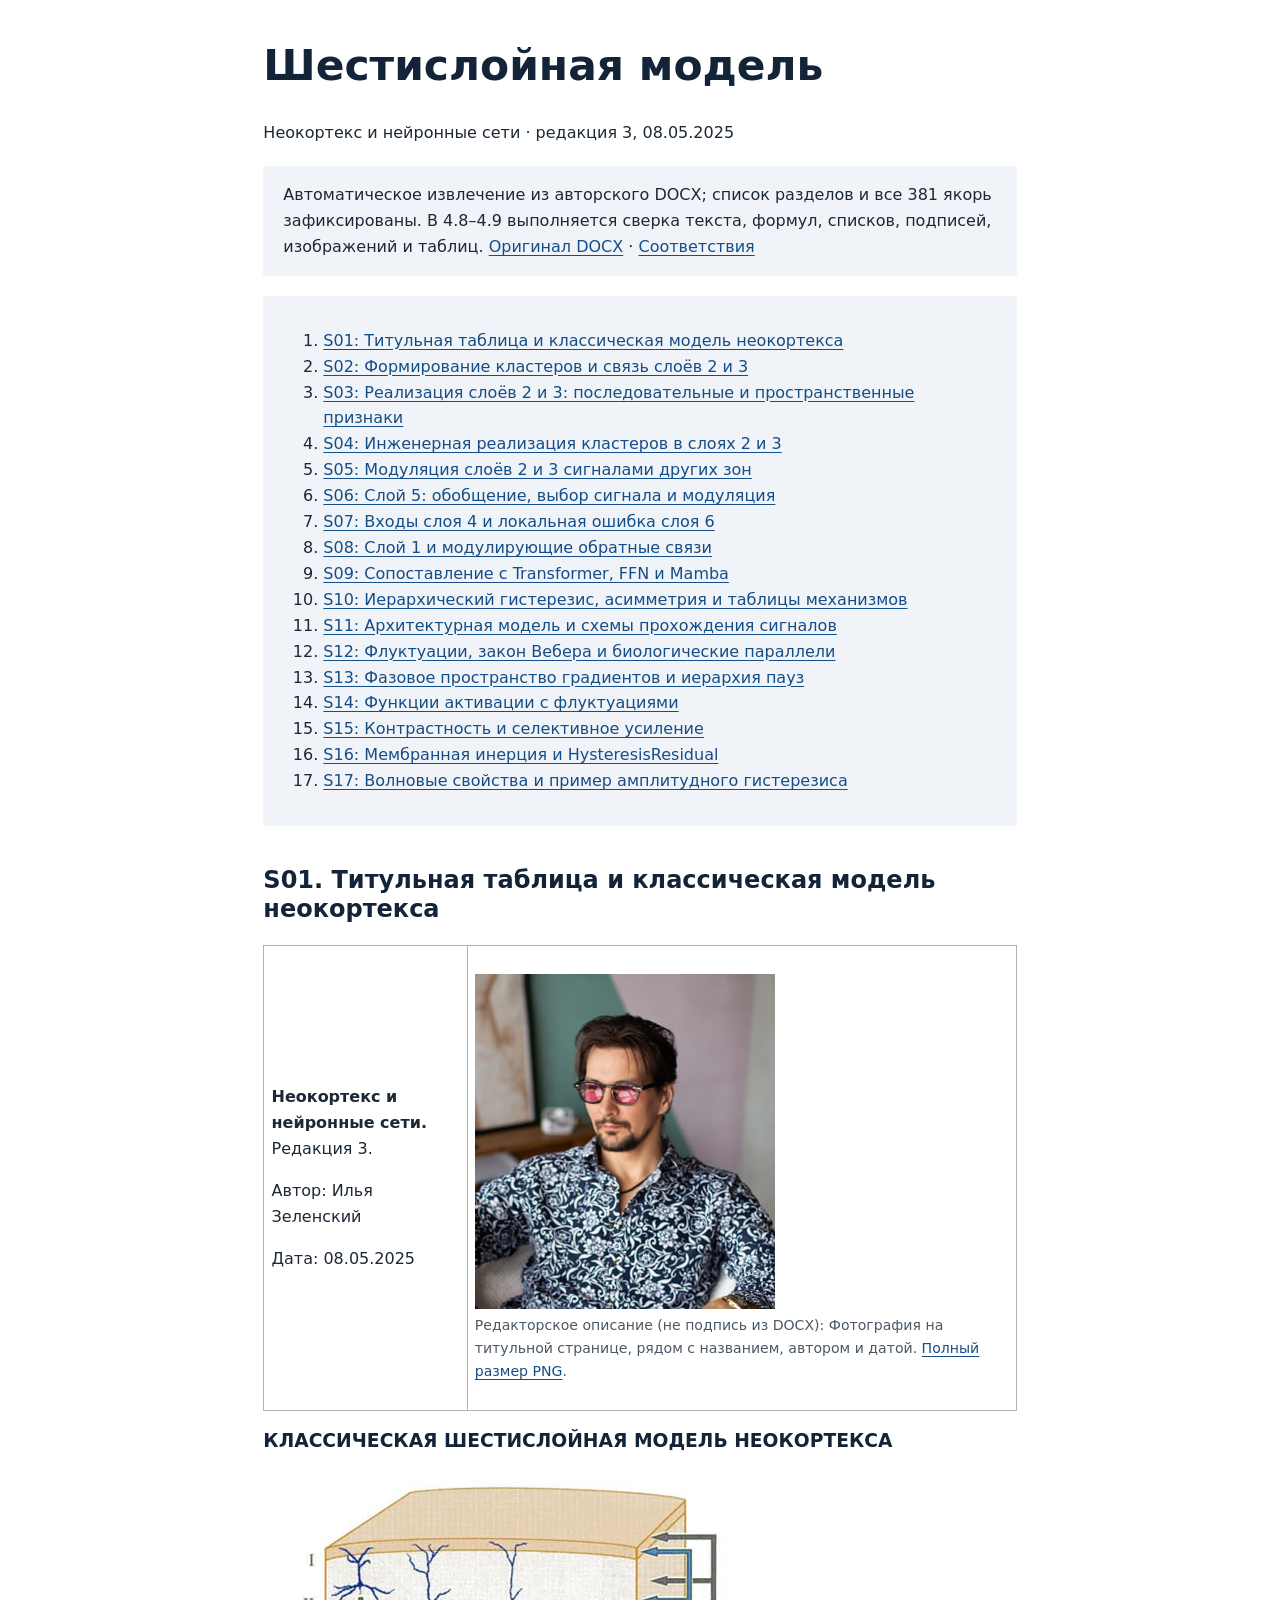
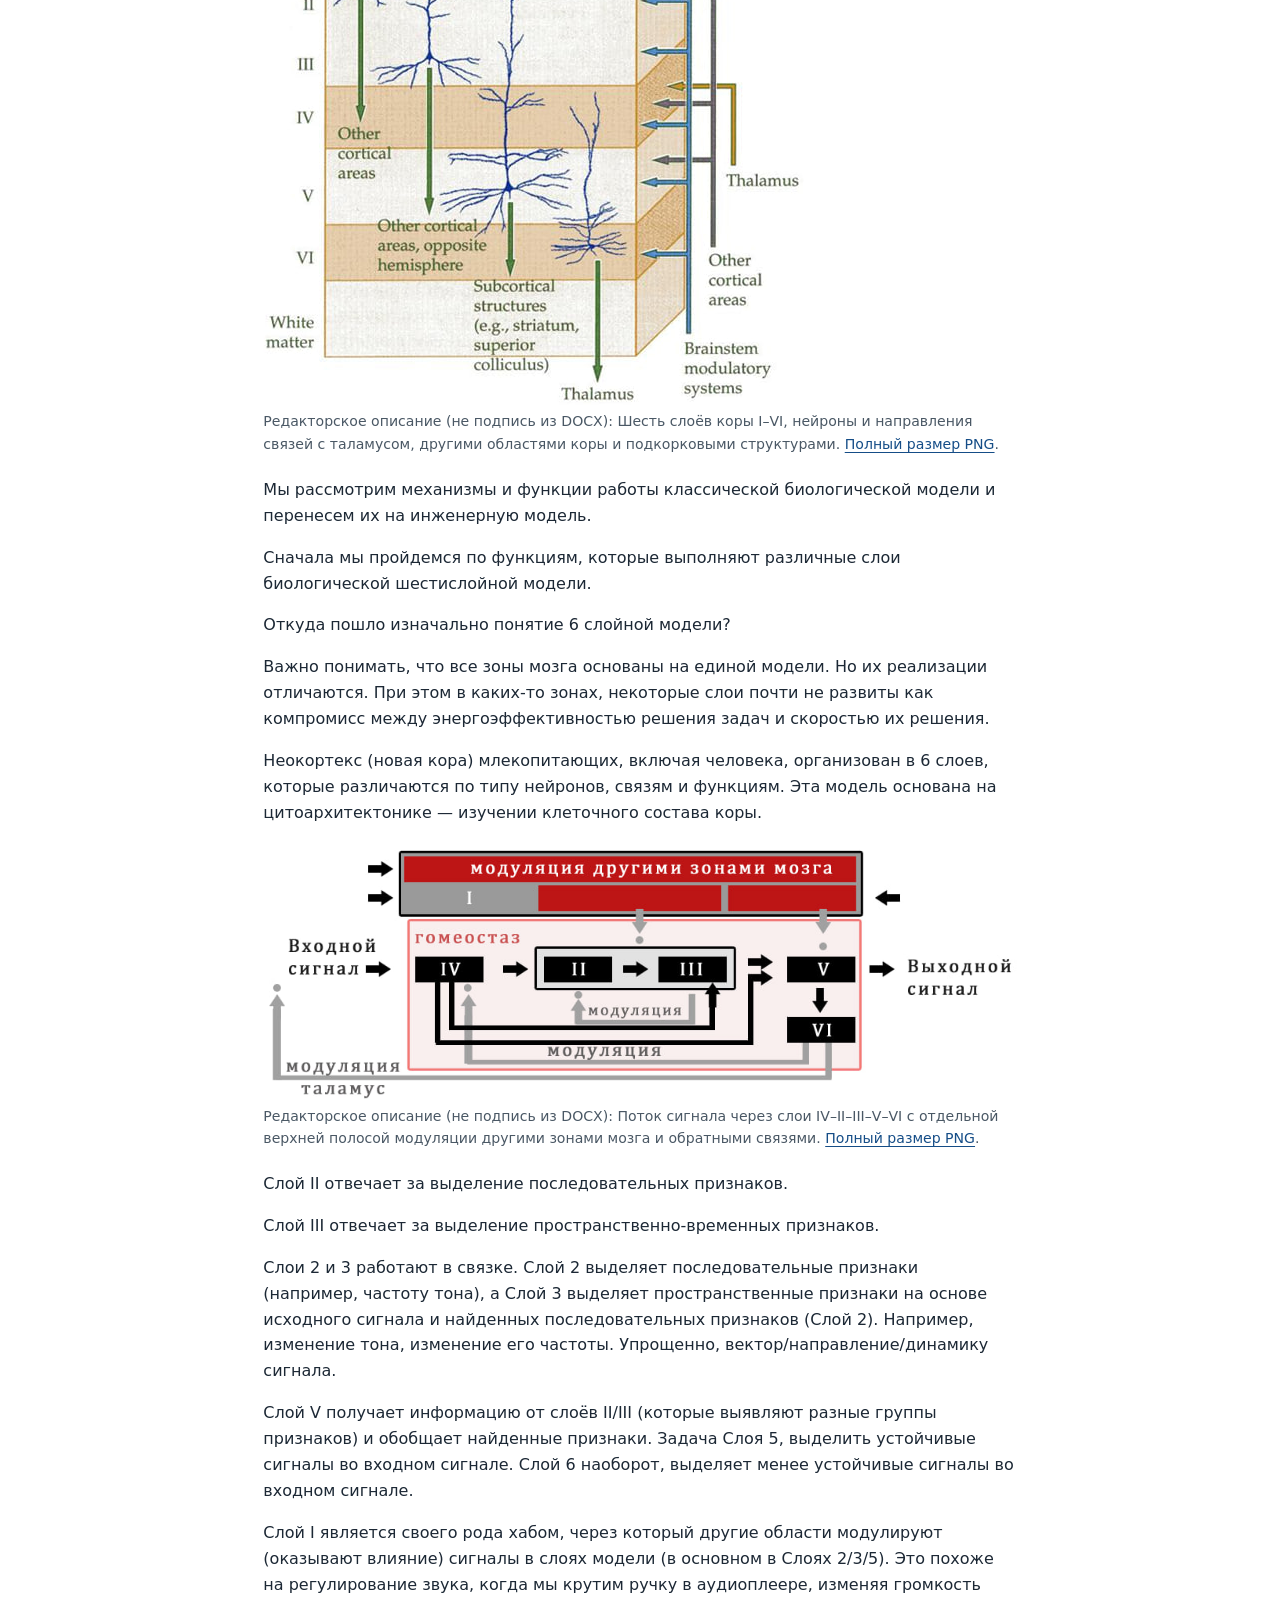
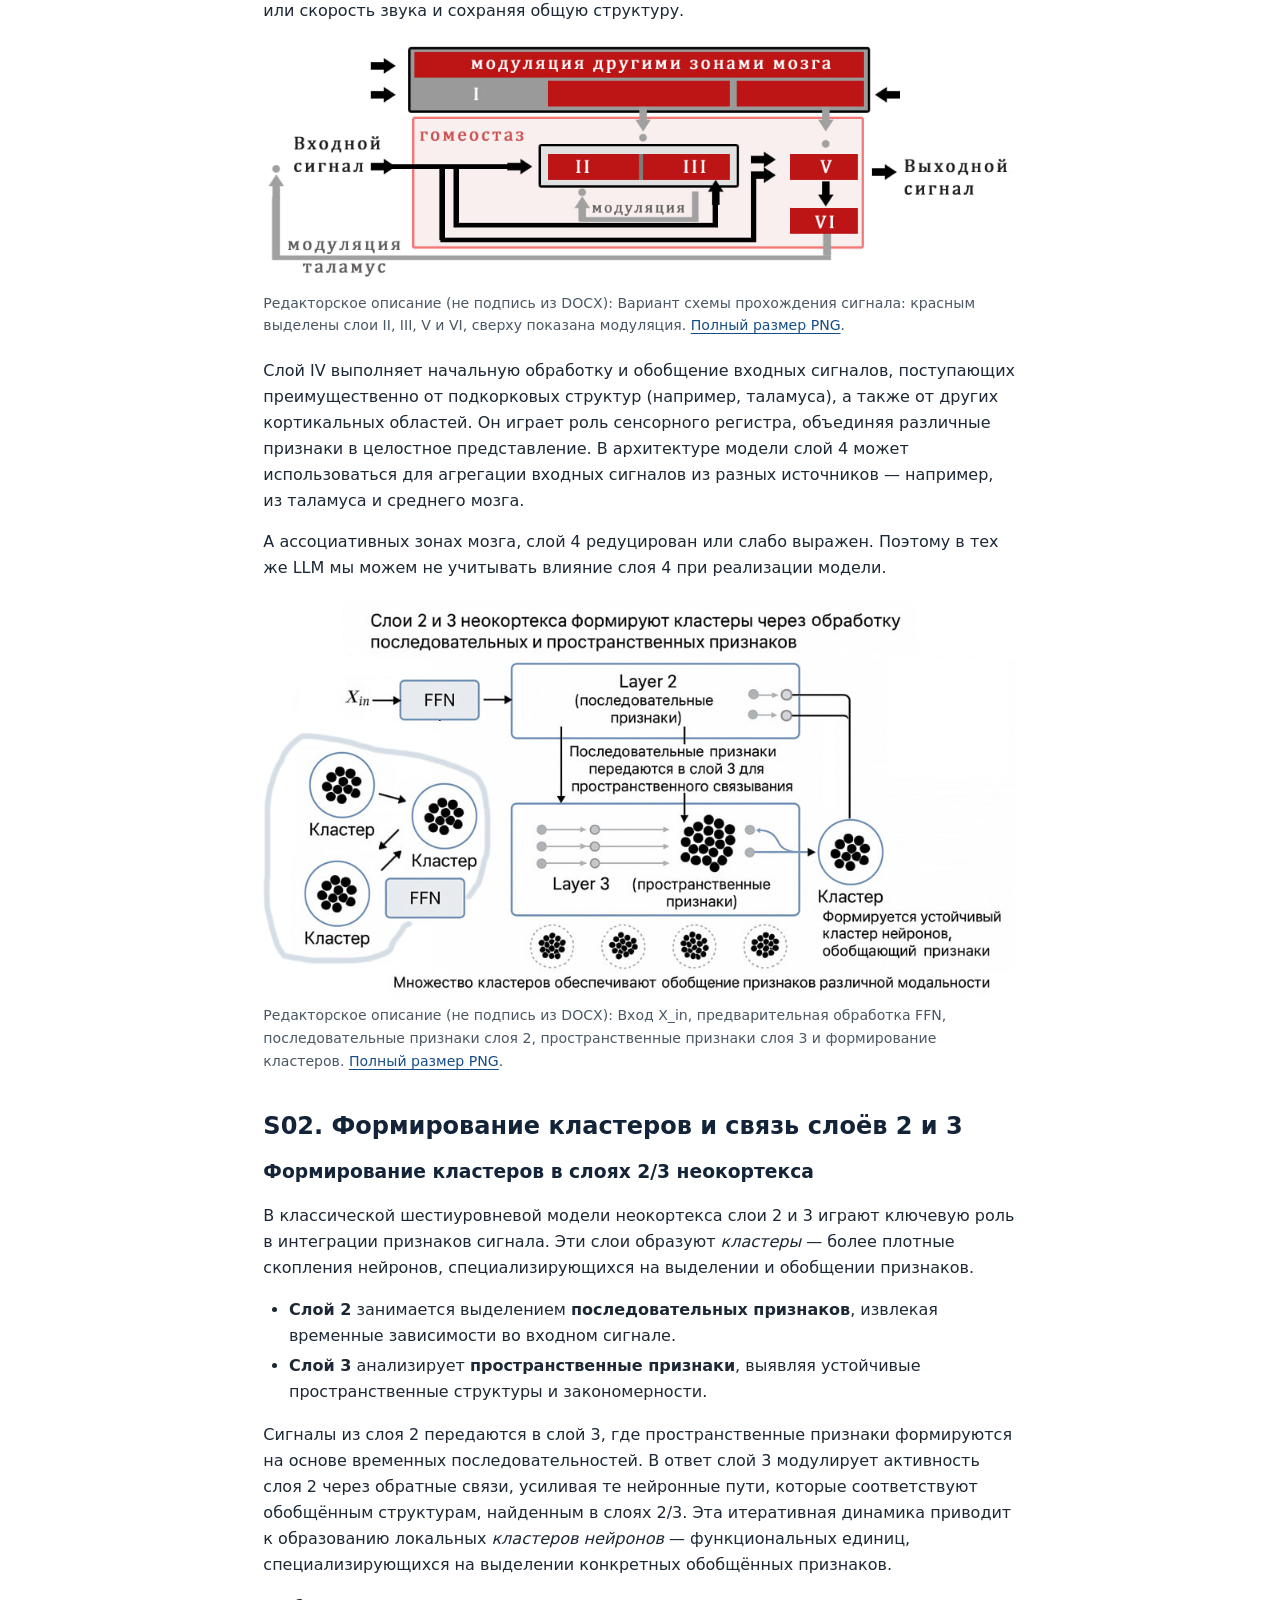
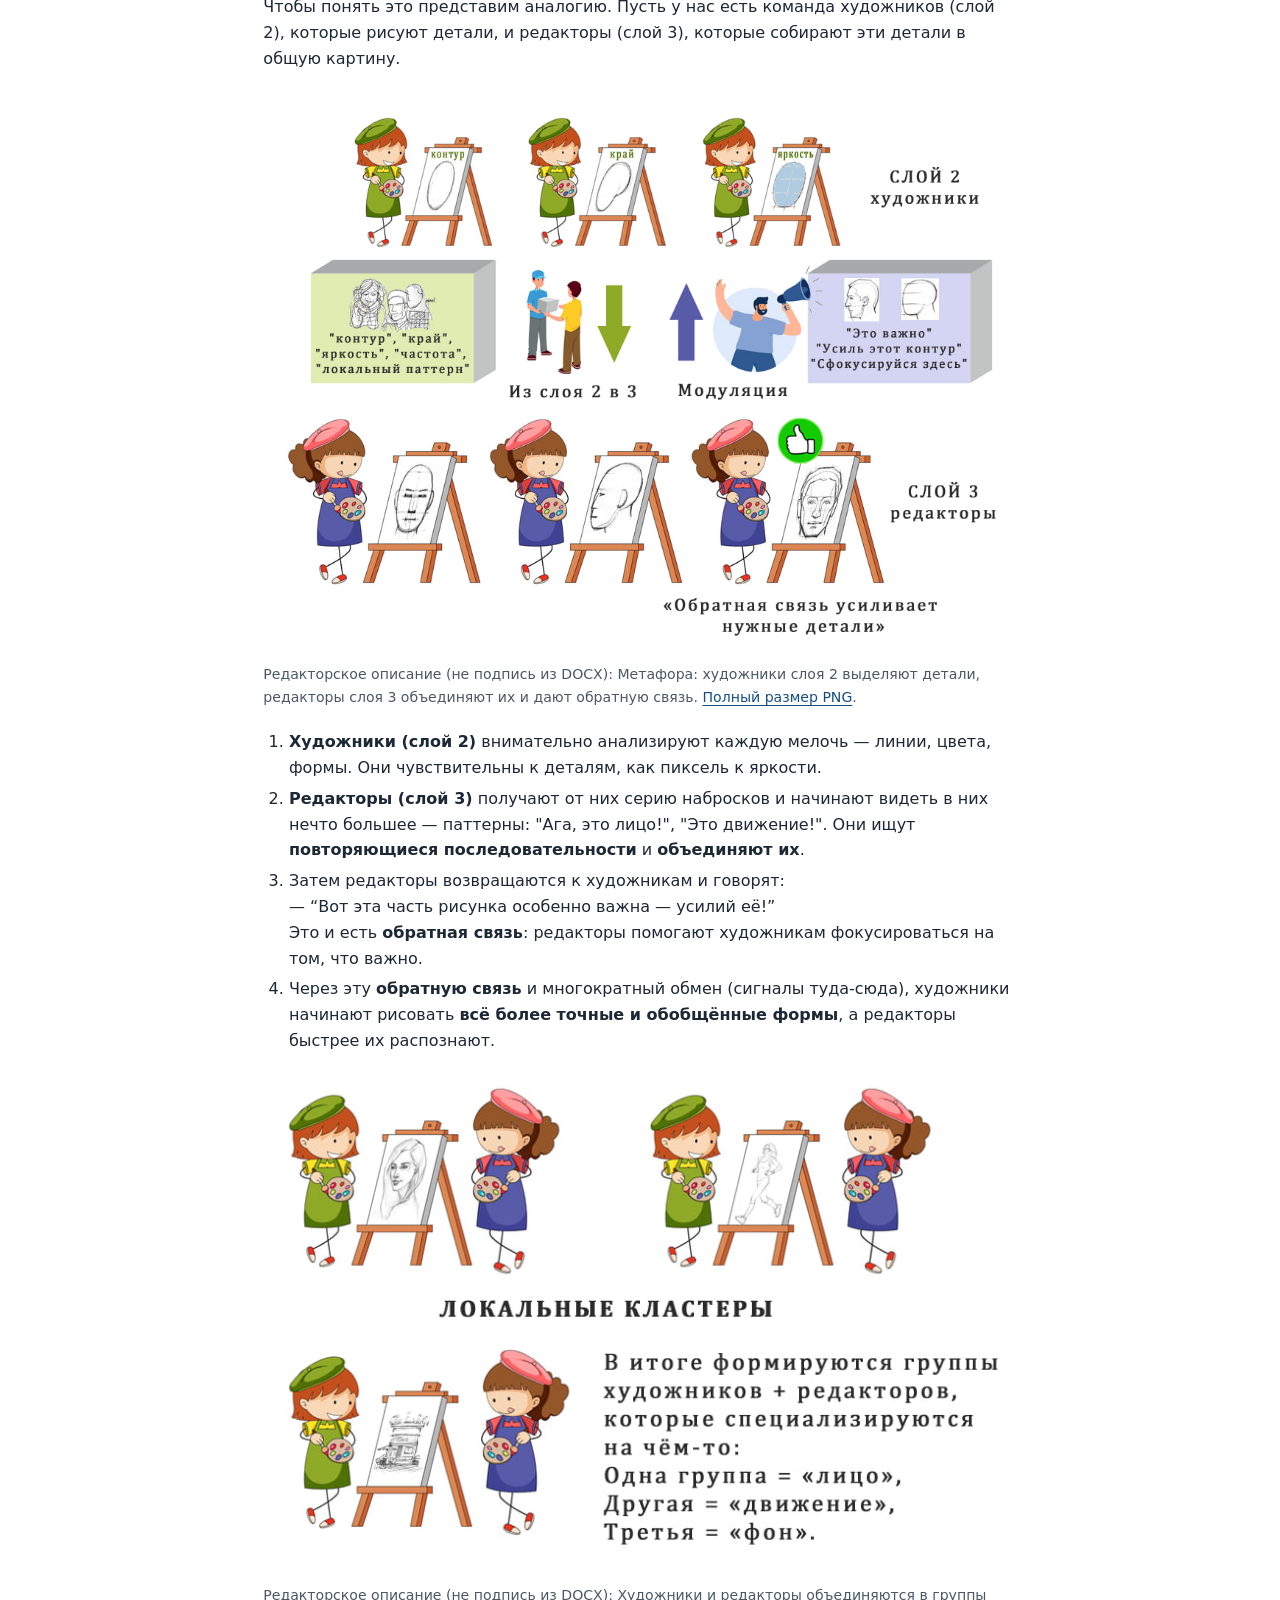
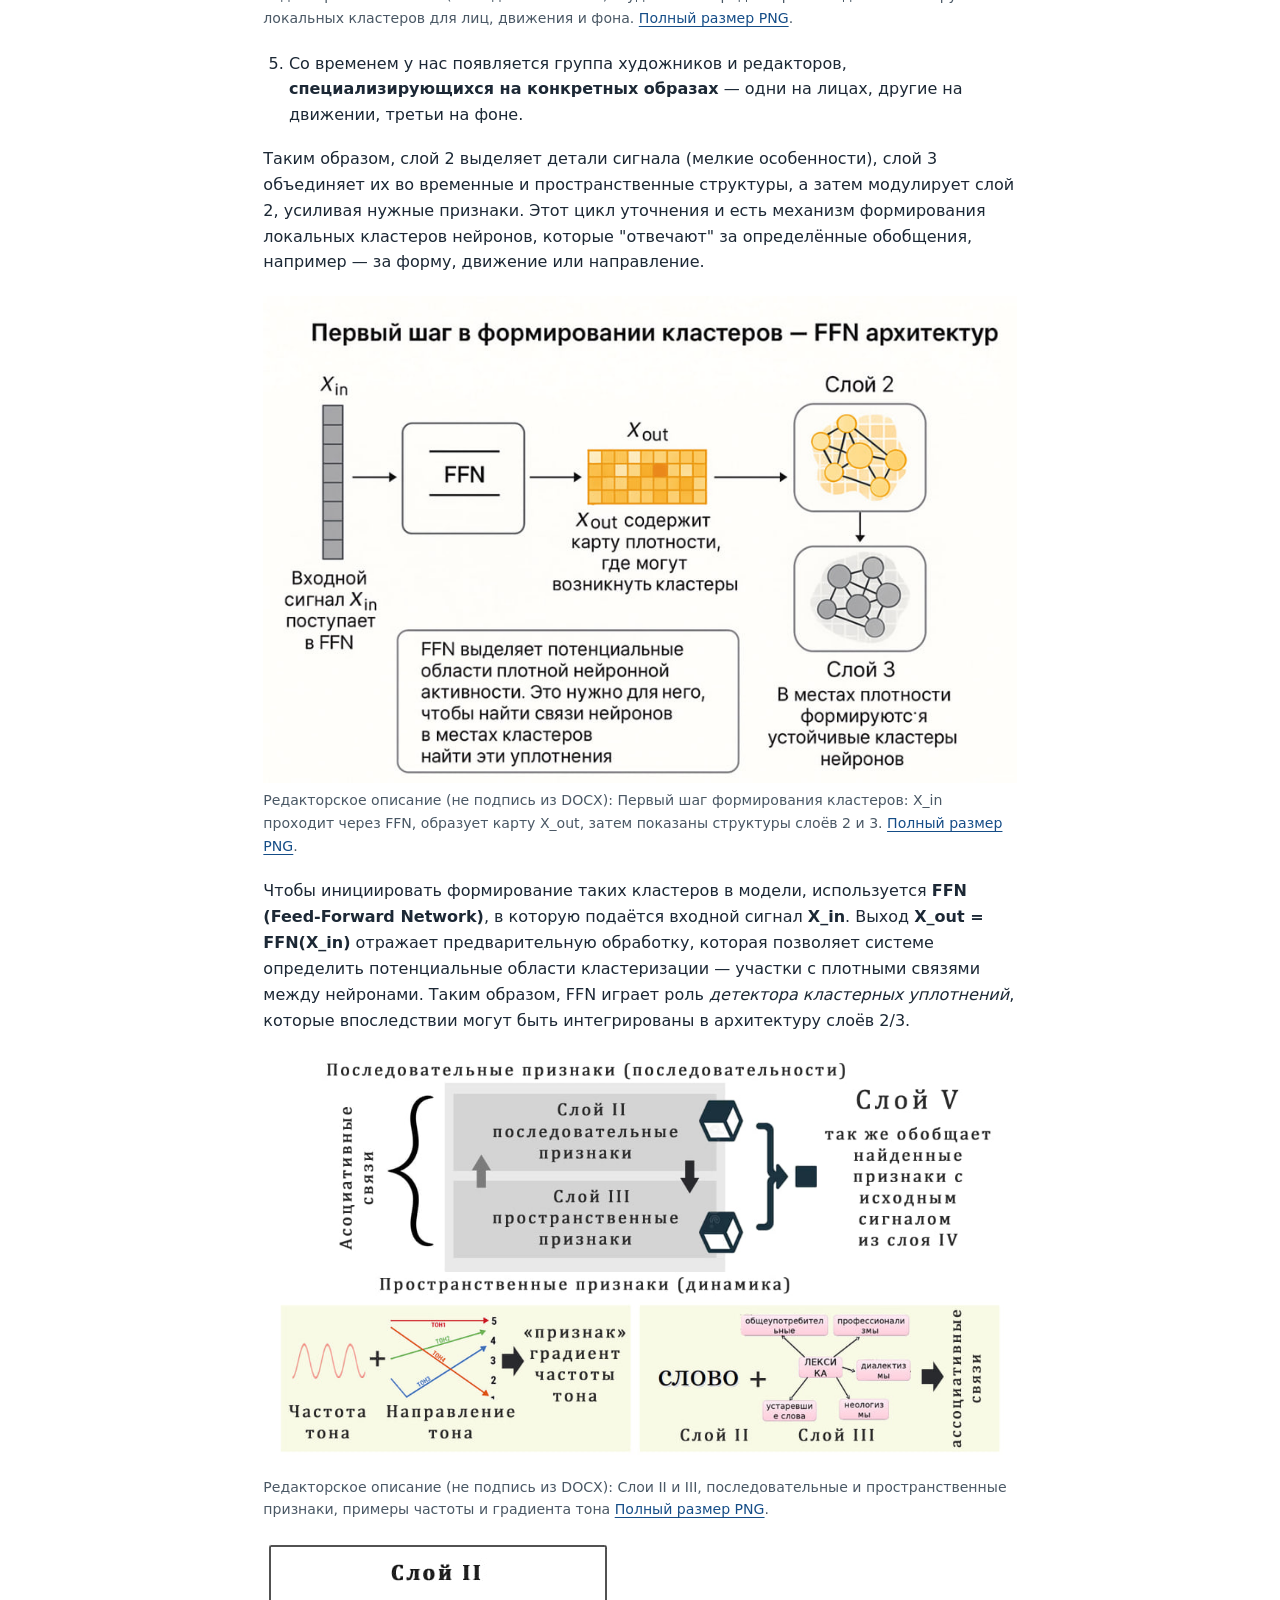
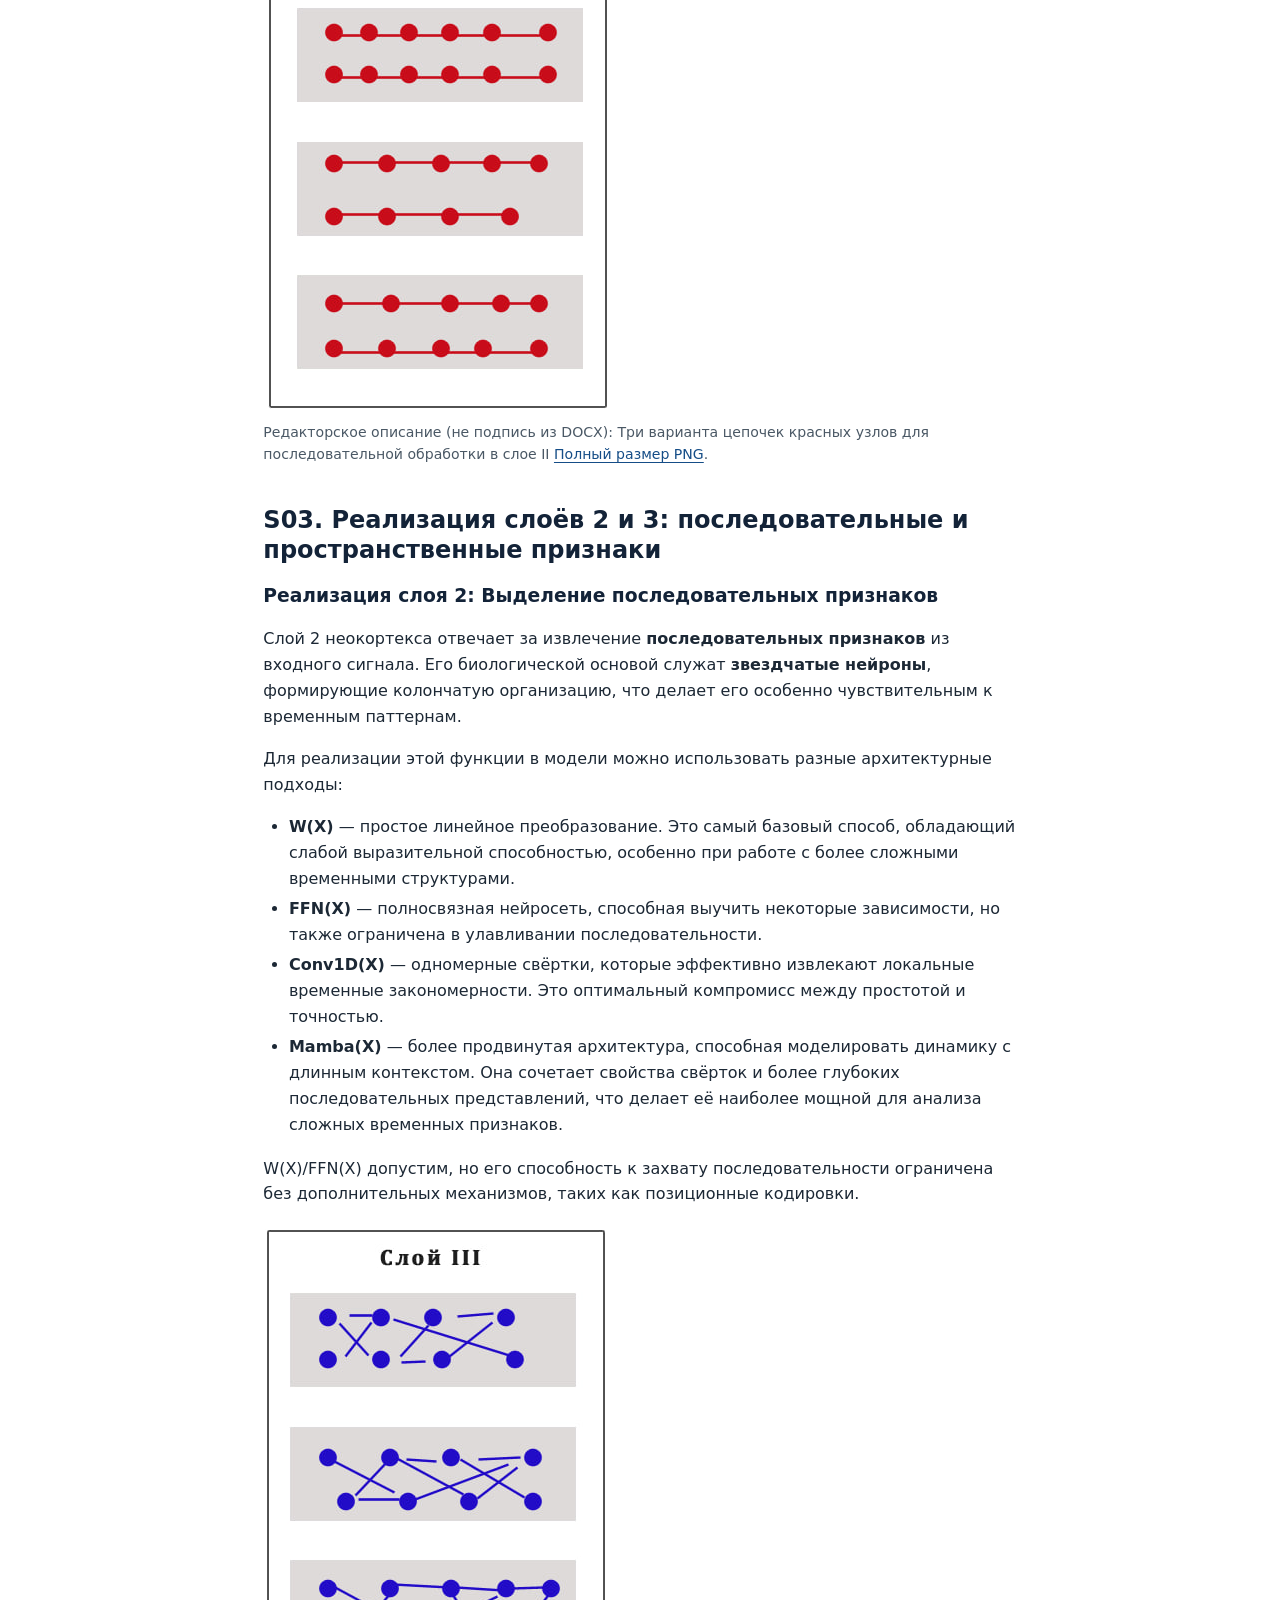
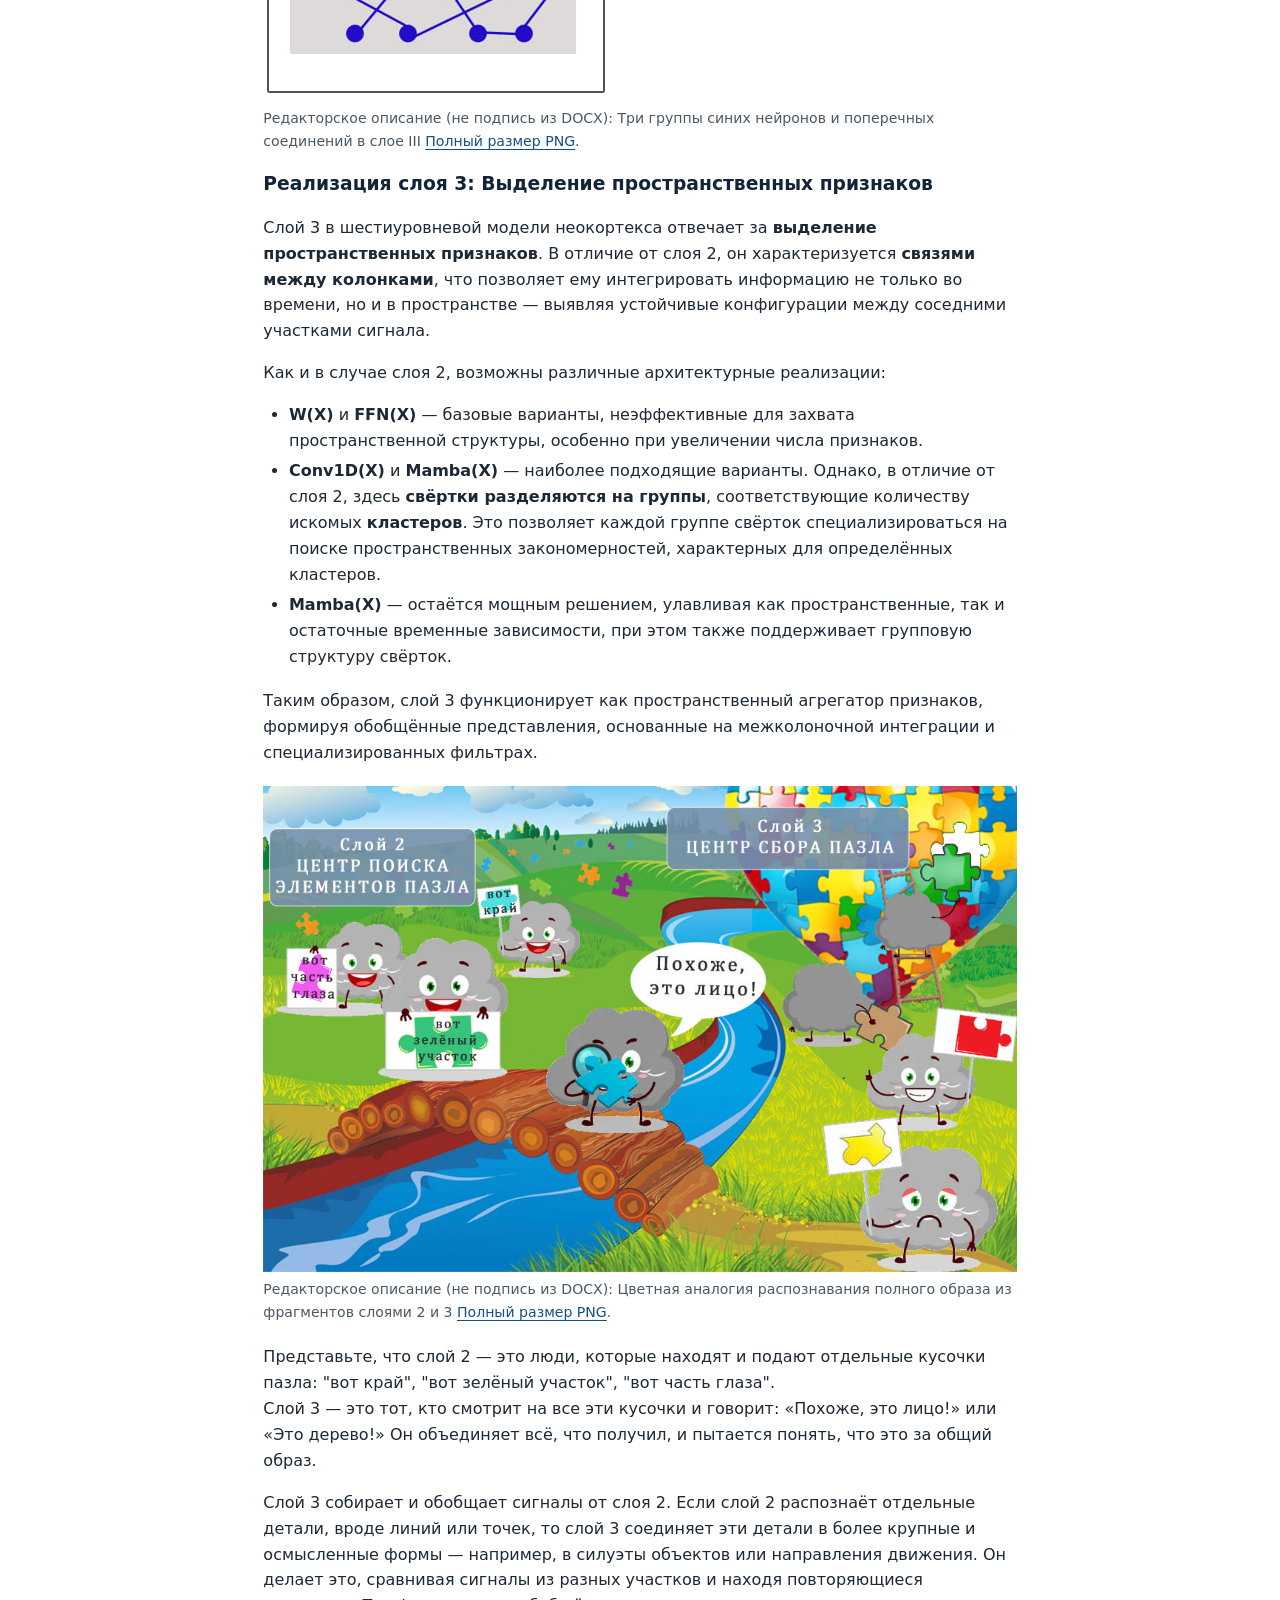
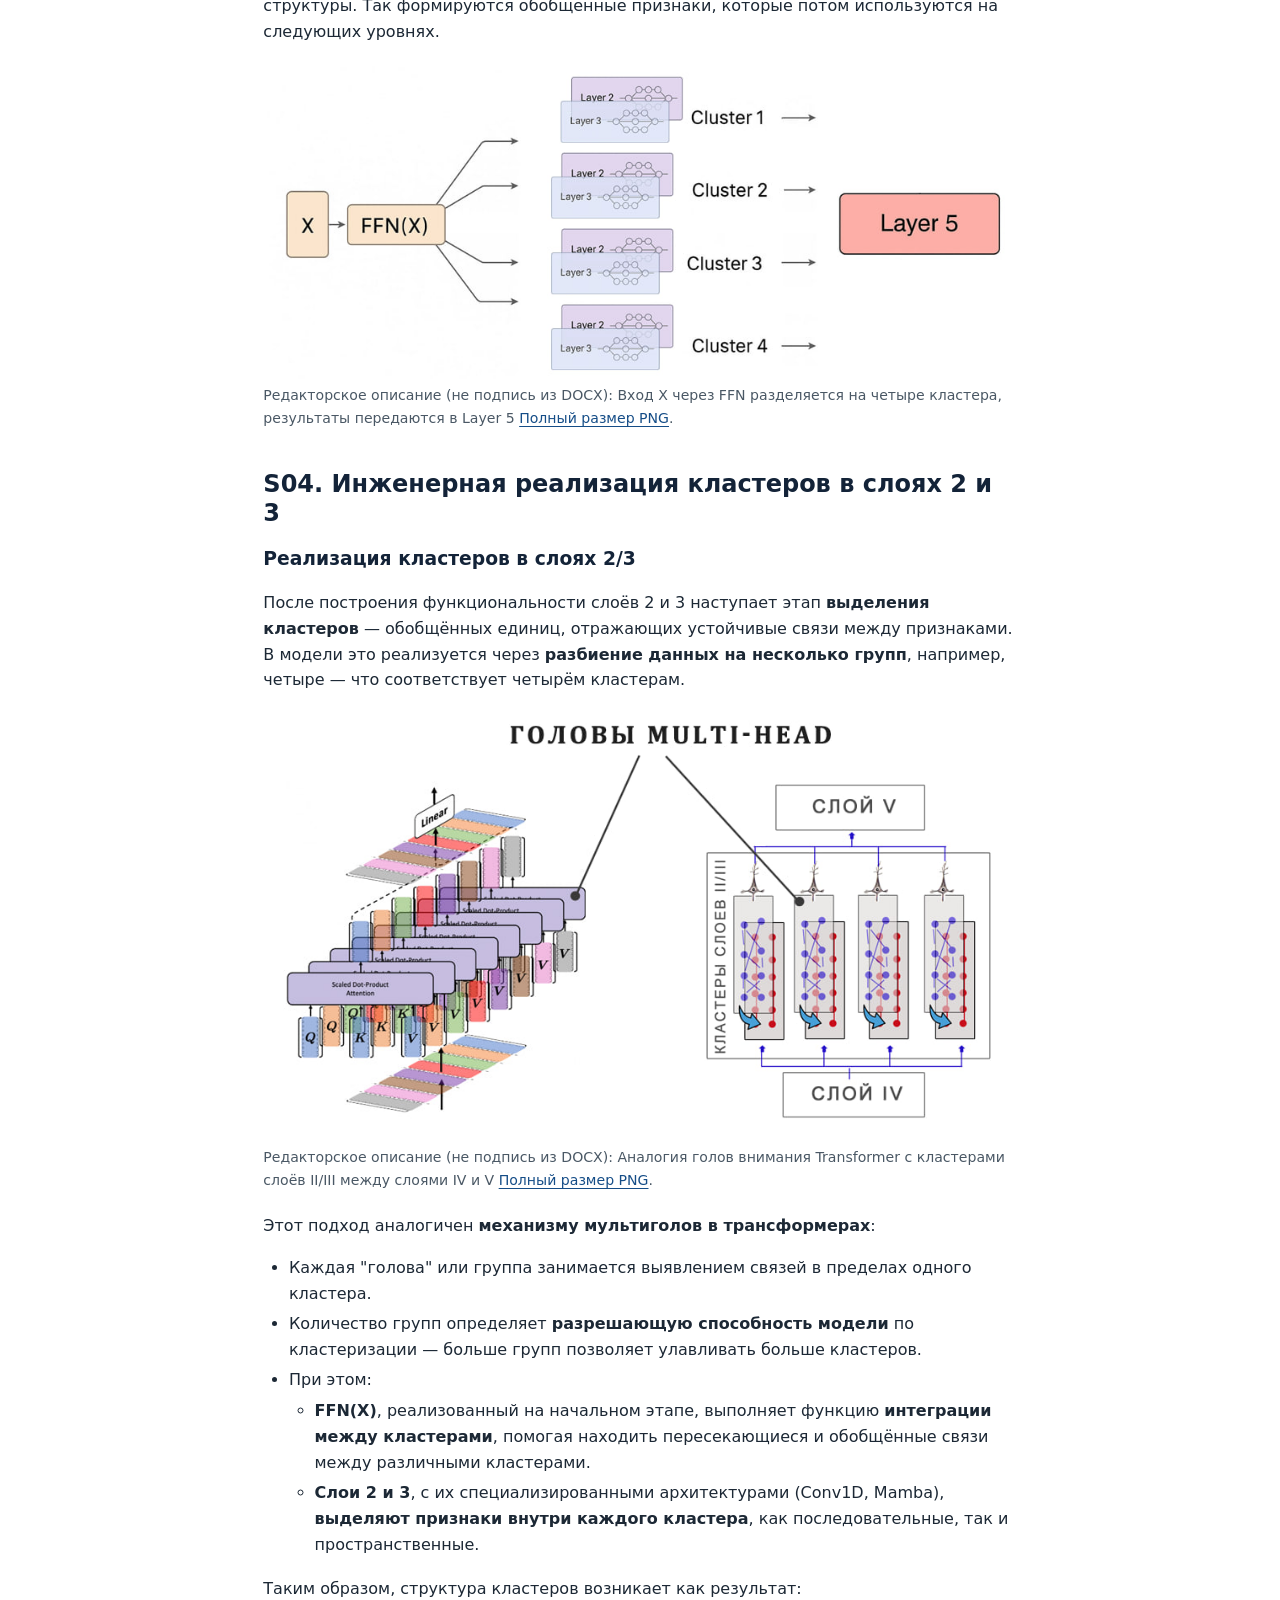
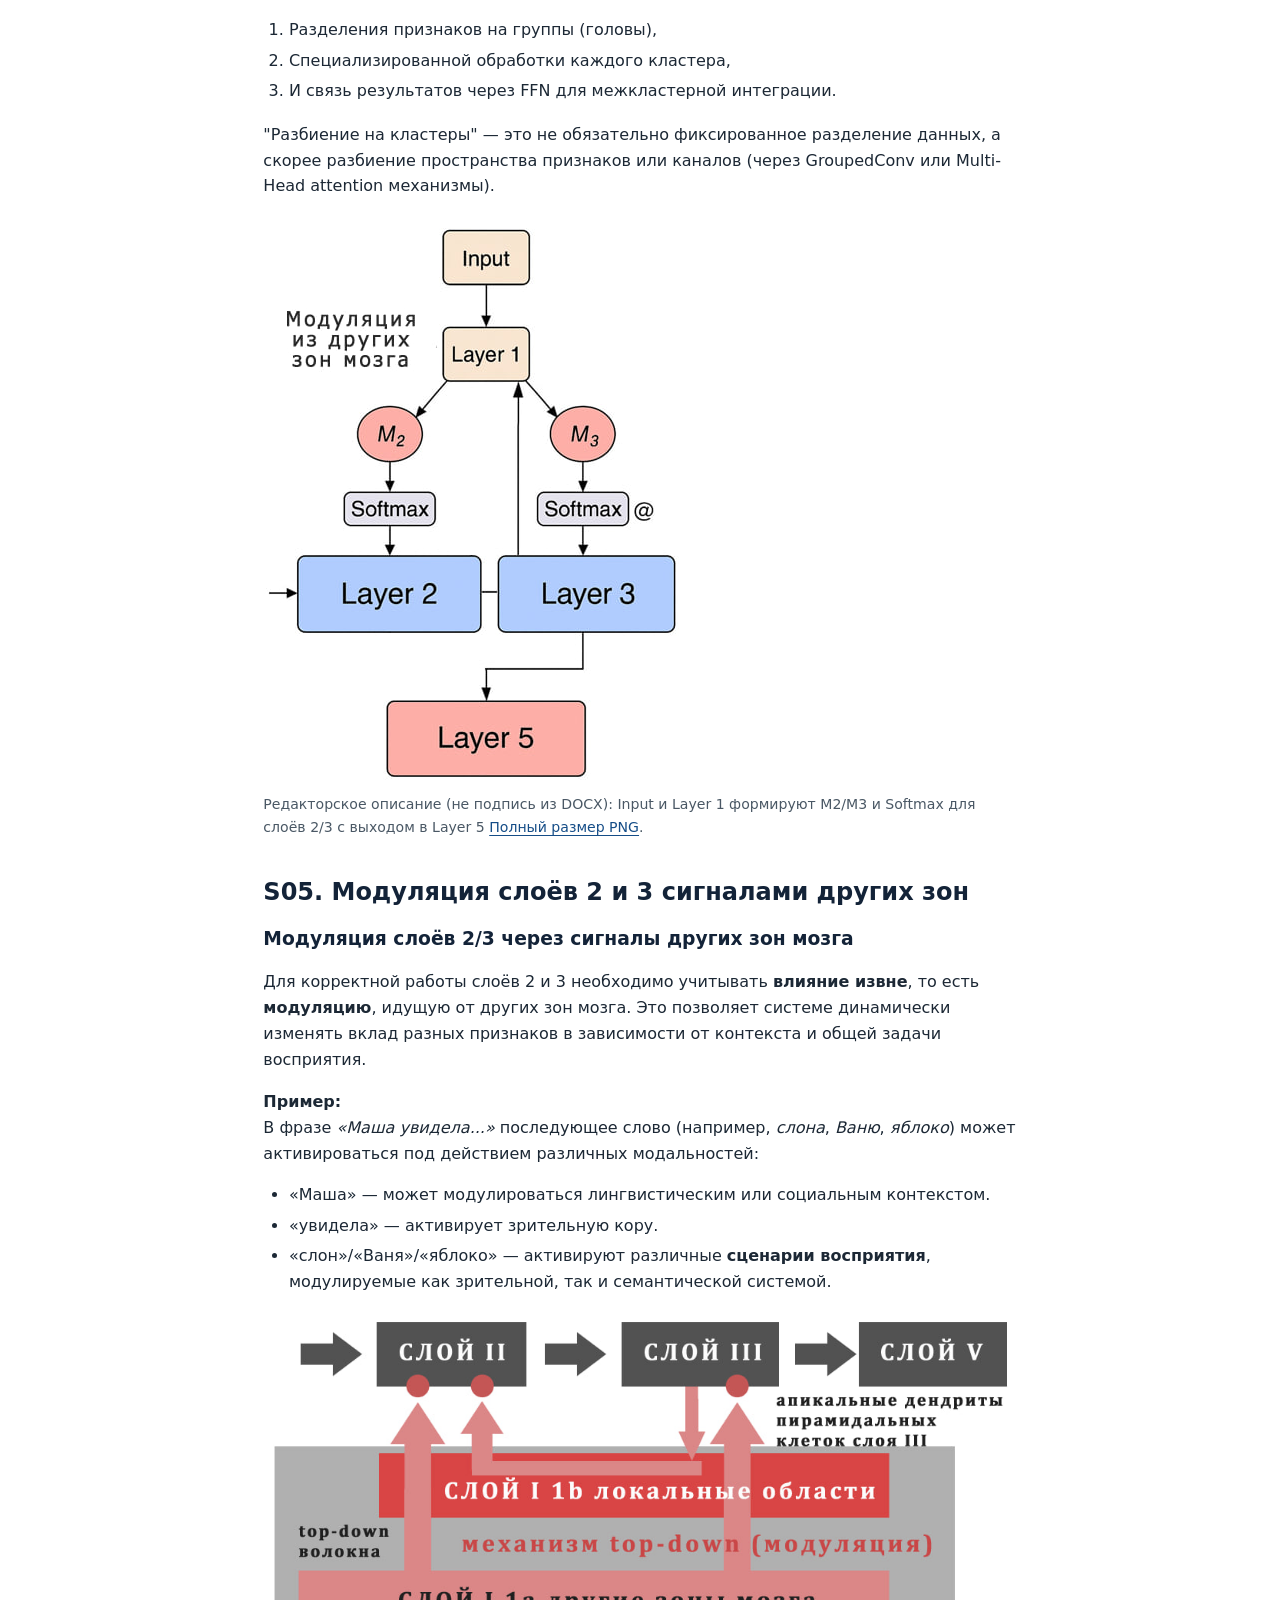
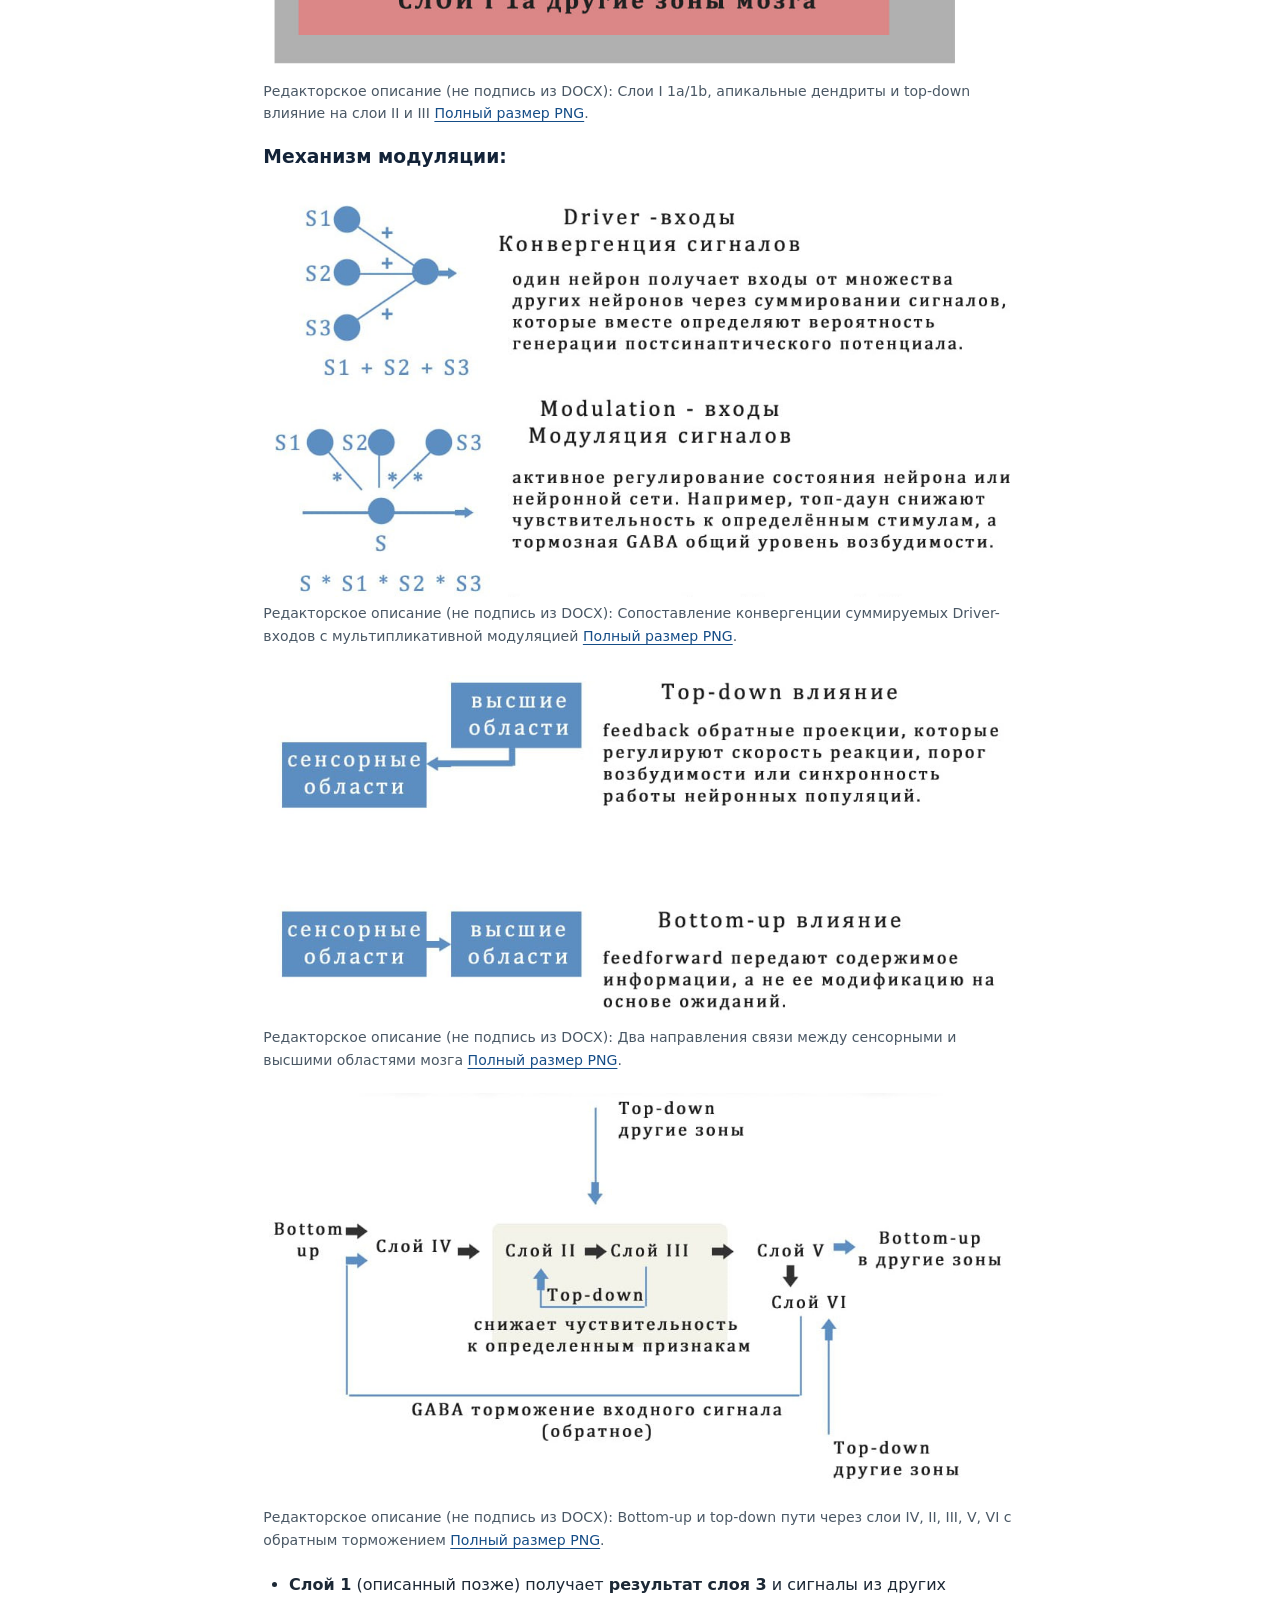
==== commit cb61d26b: "docs: stage 4.9 V02-V07 verify 48 original figures [skip ci]" ====
--- a/materials/research_sources/author-documents/six-layer-model/index.html
+++ b/materials/research_sources/author-documents/six-layer-model/index.html
@@ -60,11 +60,11 @@
 <figure id="figure-8"><a href="media/image8.png" title="Открыть оригинальный PNG для увеличения"><img src="media/image8.png" alt="Схема первого шага формирования кластеров: FFN, X_in, X_out и слои 2 и 3" loading="lazy"></a><figcaption>Редакторское описание (не подпись из DOCX): Первый шаг формирования кластеров: X_in проходит через FFN, образует карту X_out, затем показаны структуры слоёв 2 и 3. <a href="media/image8.png">Полный размер PNG</a>.</figcaption></figure>
 <p id="B036">Чтобы инициировать формирование таких кластеров в модели, используется <strong>FFN (</strong><strong>Feed-Forward</strong><strong> </strong><strong>Network</strong><strong>)</strong>, в которую подаётся входной сигнал <strong>X_in</strong>. Выход <strong>X_out</strong><strong> = FFN(</strong><strong>X_in</strong><strong>)</strong> отражает предварительную обработку, которая позволяет системе определить потенциальные области кластеризации — участки с плотными связями между нейронами. Таким образом, FFN играет роль <em>детектора кластерных уплотнений</em>, которые впоследствии могут быть интегрированы в архитектуру слоёв 2/3.</p>
 <p id="B037"></p>
-<figure id="figure-9"><img src="media/image9.png" alt="Изображение 9 из документа" loading="lazy"><figcaption>Изображение 9, исходный блок B037. Оригинальная подпись проверяется в 4.9.</figcaption></figure>
+<figure id="figure-9"><a href="media/image9.png" title="Открыть оригинальный PNG для увеличения"><img src="media/image9.png" alt="Схема последовательных и пространственных признаков" loading="lazy"></a><figcaption>Редакторское описание (не подпись из DOCX): Слои II и III, последовательные и пространственные признаки, примеры частоты и градиента тона <a href="media/image9.png">Полный размер PNG</a>.</figcaption></figure>
 <p id="B038"></p>
 <p id="B039"></p>
 <p id="B040"></p>
-<figure id="figure-10"><img src="media/image10.png" alt="Изображение 10 из документа" loading="lazy"><figcaption>Изображение 10, исходный блок B040. Оригинальная подпись проверяется в 4.9.</figcaption></figure>
+<figure id="figure-10"><a href="media/image10.png" title="Открыть оригинальный PNG для увеличения"><img src="media/image10.png" alt="Слой II: цепочки нейронных связей" loading="lazy"></a><figcaption>Редакторское описание (не подпись из DOCX): Три варианта цепочек красных узлов для последовательной обработки в слое II <a href="media/image10.png">Полный размер PNG</a>.</figcaption></figure>
 </section>
 <section id="S03"><h2>S03. Реализация слоёв 2 и 3: последовательные и пространственные признаки</h2>
 <h3 id="B041"><strong>Реализация слоя 2: Выделение последовательных признаков</strong></h3>
@@ -80,7 +80,7 @@
 <p id="B048">W(X)/FFN(X) допустим, но его способность к захвату последовательности ограничена без дополнительных механизмов, таких как позиционные кодировки.</p>
 <p id="B049"></p>
 <p id="B050"></p>
-<figure id="figure-11"><img src="media/image11.png" alt="Изображение 11 из документа" loading="lazy"><figcaption>Изображение 11, исходный блок B050. Оригинальная подпись проверяется в 4.9.</figcaption></figure>
+<figure id="figure-11"><a href="media/image11.png" title="Открыть оригинальный PNG для увеличения"><img src="media/image11.png" alt="Слой III: пространственные связи" loading="lazy"></a><figcaption>Редакторское описание (не подпись из DOCX): Три группы синих нейронов и поперечных соединений в слое III <a href="media/image11.png">Полный размер PNG</a>.</figcaption></figure>
 <h3 id="B051"><strong>Реализация слоя 3: Выделение пространственных признаков</strong></h3>
 <p id="B052">Слой 3 в шестиуровневой модели неокортекса отвечает за <strong>выделение пространственных признаков</strong>. В отличие от слоя 2, он характеризуется <strong>связями между колонками</strong>, что позволяет ему интегрировать информацию не только во времени, но и в пространстве — выявляя устойчивые конфигурации между соседними участками сигнала.</p>
 <p id="B053">Как и в случае слоя 2, возможны различные архитектурные реализации:</p>
@@ -92,19 +92,19 @@
 
 <p id="B057">Таким образом, слой 3 функционирует как пространственный агрегатор признаков, формируя обобщённые представления, основанные на межколоночной интеграции и специализированных фильтрах.</p>
 <p id="B058"></p>
-<figure id="figure-12"><img src="media/image12.png" alt="Изображение 12 из документа" loading="lazy"><figcaption>Изображение 12, исходный блок B058. Оригинальная подпись проверяется в 4.9.</figcaption></figure>
+<figure id="figure-12"><a href="media/image12.png" title="Открыть оригинальный PNG для увеличения"><img src="media/image12.png" alt="Пазл как аналогия пространственного распознавания" loading="lazy"></a><figcaption>Редакторское описание (не подпись из DOCX): Цветная аналогия распознавания полного образа из фрагментов слоями 2 и 3 <a href="media/image12.png">Полный размер PNG</a>.</figcaption></figure>
 <p id="B059">Представьте, что слой 2 — это люди, которые находят и подают отдельные кусочки пазла: &quot;вот край&quot;, &quot;вот зелёный участок&quot;, &quot;вот часть глаза&quot;.<br>Слой 3 — это тот, кто смотрит на все эти кусочки и говорит: «Похоже, это лицо!» или «Это дерево!» Он объединяет всё, что получил, и пытается понять, что это за общий образ.</p>
 <p id="B060">Слой 3 собирает и обобщает сигналы от слоя 2. Если слой 2 распознаёт отдельные детали, вроде линий или точек, то слой 3 соединяет эти детали в более крупные и осмысленные формы — например, в силуэты объектов или направления движения. Он делает это, сравнивая сигналы из разных участков и находя повторяющиеся структуры. Так формируются обобщённые признаки, которые потом используются на следующих уровнях.</p>
 <p id="B061"></p>
 <p id="B062"></p>
-<figure id="figure-13"><img src="media/image13.png" alt="Изображение 13 из документа" loading="lazy"><figcaption>Изображение 13, исходный блок B062. Оригинальная подпись проверяется в 4.9.</figcaption></figure>
+<figure id="figure-13"><a href="media/image13.png" title="Открыть оригинальный PNG для увеличения"><img src="media/image13.png" alt="FFN и четыре параллельных кластера" loading="lazy"></a><figcaption>Редакторское описание (не подпись из DOCX): Вход X через FFN разделяется на четыре кластера, результаты передаются в Layer 5 <a href="media/image13.png">Полный размер PNG</a>.</figcaption></figure>
 <p id="B063"></p>
 </section>
 <section id="S04"><h2>S04. Инженерная реализация кластеров в слоях 2 и 3</h2>
 <h3 id="B064"><strong>Реализация кластеров в слоях 2/3</strong></h3>
 <p id="B065">После построения функциональности слоёв 2 и 3 наступает этап <strong>выделения кластеров</strong> — обобщённых единиц, отражающих устойчивые связи между признаками. В модели это реализуется через <strong>разбиение данных на несколько групп</strong>, например, четыре — что соответствует четырём кластерам.</p>
 <p id="B066"></p>
-<figure id="figure-14"><img src="media/image14.png" alt="Изображение 14 из документа" loading="lazy"><figcaption>Изображение 14, исходный блок B066. Оригинальная подпись проверяется в 4.9.</figcaption></figure>
+<figure id="figure-14"><a href="media/image14.png" title="Открыть оригинальный PNG для увеличения"><img src="media/image14.png" alt="Multi-Head Attention и кластеры" loading="lazy"></a><figcaption>Редакторское описание (не подпись из DOCX): Аналогия голов внимания Transformer с кластерами слоёв II/III между слоями IV и V <a href="media/image14.png">Полный размер PNG</a>.</figcaption></figure>
 <p id="B067">Этот подход аналогичен <strong>механизму </strong><strong>мультиголов</strong><strong> в </strong><strong>трансформерах</strong>:</p>
 <ul class="docx-list">
 <li id="B068">Каждая &quot;голова&quot; или группа занимается выявлением связей в пределах одного кластера.</li>
@@ -127,7 +127,7 @@
 <p id="B077">&quot;Разбиение на кластеры&quot; — это не обязательно фиксированное разделение данных, а скорее разбиение пространства признаков или каналов (через GroupedConv или Multi-Head attention механизмы).</p>
 <p id="B078"></p>
 <p id="B079"></p>
-<figure id="figure-15"><img src="media/image15.png" alt="Изображение 15 из документа" loading="lazy"><figcaption>Изображение 15, исходный блок B079. Оригинальная подпись проверяется в 4.9.</figcaption></figure>
+<figure id="figure-15"><a href="media/image15.png" title="Открыть оригинальный PNG для увеличения"><img src="media/image15.png" alt="Контекстная модуляция слоёв 2 и 3" loading="lazy"></a><figcaption>Редакторское описание (не подпись из DOCX): Input и Layer 1 формируют M2/M3 и Softmax для слоёв 2/3 с выходом в Layer 5 <a href="media/image15.png">Полный размер PNG</a>.</figcaption></figure>
 </section>
 <section id="S05"><h2>S05. Модуляция слоёв 2 и 3 сигналами других зон</h2>
 <h3 id="B080"><strong>Модуляция слоёв 2/3 через сигналы других зон мозга</strong></h3>
@@ -140,15 +140,15 @@
 </ul>
 
 <p id="B086"></p>
-<figure id="figure-16"><img src="media/image16.png" alt="Изображение 16 из документа" loading="lazy"><figcaption>Изображение 16, исходный блок B086. Оригинальная подпись проверяется в 4.9.</figcaption></figure>
+<figure id="figure-16"><a href="media/image16.png" title="Открыть оригинальный PNG для увеличения"><img src="media/image16.png" alt="Top-down модуляция через слой I" loading="lazy"></a><figcaption>Редакторское описание (не подпись из DOCX): Слои I 1a/1b, апикальные дендриты и top-down влияние на слои II и III <a href="media/image16.png">Полный размер PNG</a>.</figcaption></figure>
 <h3 id="B087"><strong>Механизм модуляции:</strong></h3>
 <p id="B088"></p>
-<figure id="figure-17"><img src="media/image17.png" alt="Изображение 17 из документа" loading="lazy"><figcaption>Изображение 17, исходный блок B088. Оригинальная подпись проверяется в 4.9.</figcaption></figure>
+<figure id="figure-17"><a href="media/image17.png" title="Открыть оригинальный PNG для увеличения"><img src="media/image17.png" alt="Driver и Modulation входы" loading="lazy"></a><figcaption>Редакторское описание (не подпись из DOCX): Сопоставление конвергенции суммируемых Driver-входов с мультипликативной модуляцией <a href="media/image17.png">Полный размер PNG</a>.</figcaption></figure>
 <p id="B089"></p>
 <p id="B090"></p>
-<figure id="figure-18"><img src="media/image18.png" alt="Изображение 18 из документа" loading="lazy"><figcaption>Изображение 18, исходный блок B090. Оригинальная подпись проверяется в 4.9.</figcaption></figure>
+<figure id="figure-18"><a href="media/image18.png" title="Открыть оригинальный PNG для увеличения"><img src="media/image18.png" alt="Схемы top-down и bottom-up" loading="lazy"></a><figcaption>Редакторское описание (не подпись из DOCX): Два направления связи между сенсорными и высшими областями мозга <a href="media/image18.png">Полный размер PNG</a>.</figcaption></figure>
 <p id="B091"></p>
-<figure id="figure-19"><img src="media/image19.png" alt="Изображение 19 из документа" loading="lazy"><figcaption>Изображение 19, исходный блок B091. Оригинальная подпись проверяется в 4.9.</figcaption></figure>
+<figure id="figure-19"><a href="media/image19.png" title="Открыть оригинальный PNG для увеличения"><img src="media/image19.png" alt="Поток слоёв и обратное GABA-торможение" loading="lazy"></a><figcaption>Редакторское описание (не подпись из DOCX): Bottom-up и top-down пути через слои IV, II, III, V, VI с обратным торможением <a href="media/image19.png">Полный размер PNG</a>.</figcaption></figure>
 <ul class="docx-list">
 <li id="B092"><strong>Слой 1</strong> (описанный позже) получает <strong>результат слоя 3</strong> и сигналы из других мозговых зон.</li>
 <li id="B093">Из слоя 1 формируются <strong>два модулирующих сигнала</strong>:
@@ -161,7 +161,7 @@
 </ul>
 
 <p id="B097"></p>
-<figure id="figure-20"><img src="media/image20.png" alt="Изображение 20 из документа" loading="lazy"><figcaption>Изображение 20, исходный блок B097. Оригинальная подпись проверяется в 4.9.</figcaption></figure>
+<figure id="figure-20"><a href="media/image20.png" title="Открыть оригинальный PNG для увеличения"><img src="media/image20.png" alt="Формулы Softmax для слоёв 2 и 3" loading="lazy"></a><figcaption>Редакторское описание (не подпись из DOCX): Две формулы модуляции: Слой 2 @ Softmax(M2) и Слой 3 @ Softmax(M3) <a href="media/image20.png">Полный размер PNG</a>.</figcaption></figure>
 <p id="B098">Это позволяет повысить вероятность определённых признаков, усиливая вклад нейронов, наиболее релевантных текущему контексту.</p>
 <h3 id="B099"><strong>Результирующий поток сигналов:</strong></h3>
 <ol class="docx-list">
@@ -172,7 +172,7 @@
 
 <p id="B103"></p>
 <p id="B104"></p>
-<figure id="figure-21"><img src="media/image21.png" alt="Изображение 21 из документа" loading="lazy"><figcaption>Изображение 21, исходный блок B104. Оригинальная подпись проверяется в 4.9.</figcaption></figure>
+<figure id="figure-21"><a href="media/image21.png" title="Открыть оригинальный PNG для увеличения"><img src="media/image21.png" alt="Обобщение кластеров в слое V" loading="lazy"></a><figcaption>Редакторское описание (не подпись из DOCX): Кластеры II/III, внешняя top-down модуляция, слой V и передача к слою VI <a href="media/image21.png">Полный размер PNG</a>.</figcaption></figure>
 </section>
 <section id="S06"><h2>S06. Слой 5: обобщение, выбор сигнала и модуляция</h2>
 <h3 id="B105"><strong>Слой 5 — обобщение признаков и выбор главного сигнала</strong></h3>
@@ -188,14 +188,14 @@
 
 <p id="B113"><strong>Оптимально использовать FFN или </strong><strong>Mamba</strong>, при этом в FFN рекомендуется встроить сверточный компонент для усиления детектирования локальных связей между признаками кластеров.</p>
 <p id="B114"></p>
-<figure id="figure-22"><img src="media/image22.png" alt="Изображение 22 из документа" loading="lazy"><figcaption>Изображение 22, исходный блок B114. Оригинальная подпись проверяется в 4.9.</figcaption></figure>
+<figure id="figure-22"><a href="media/image22.png" title="Открыть оригинальный PNG для увеличения"><img src="media/image22.png" alt="Сигнал M5 и Layer 5" loading="lazy"></a><figcaption>Редакторское описание (не подпись из DOCX): Путь Modulatory signal M5 → Softmax(M5), FFN/Mamba → Layer 5 → Output <a href="media/image22.png">Полный размер PNG</a>.</figcaption></figure>
 <h3 id="B115"><strong>Модуляция слоя 5:</strong></h3>
 <p id="B116">Ключевой компонент слоя 5 — это <strong>механизм выбора главного признака</strong> на основе контекста. Для этого слой 5 получает модулирующий сигнал M5 из <strong>слоя 1</strong>, который агрегирует влияние от других зон мозга.</p>
 <p id="B117">Пример:<br>Во фразе <em>«Маша увидела (слона, Ваню, яблоко)»</em> — кластеры предложили три разных признака.<br>Слой 5, под влиянием зрительной системы (например, через модуль M5), выбирает <strong>наиболее релевантный</strong> вариант, например, <em>яблоко</em>, если это подтверждается контекстом. Пример с фразой является лишь иллюстрацией, поэтому стоит уточнить, что &quot;выбор&quot; — это не обязательно жёсткое решение, а скорее усиление релевантного признака.</p>
 <h4 id="B118"><strong>Реализация модуляции:</strong></h4>
 <p id="B119">Аналогично слоям 2 и 3, модуляция происходит через Softmax-маскирование:</p>
 <p id="B120"></p>
-<figure id="figure-23"><img src="media/image23.png" alt="Изображение 23 из документа" loading="lazy"><figcaption>Изображение 23, исходный блок B120. Оригинальная подпись проверяется в 4.9.</figcaption></figure>
+<figure id="figure-23"><a href="media/image23.png" title="Открыть оригинальный PNG для увеличения"><img src="media/image23.png" alt="Формула Softmax для слоя 5" loading="lazy"></a><figcaption>Редакторское описание (не подпись из DOCX): Слой 5 = Слой 5 @ Softmax(M5) в синем прямоугольнике <a href="media/image23.png">Полный размер PNG</a>.</figcaption></figure>
 <p id="B121">Где:</p>
 <ul class="docx-list">
 <li id="B122">@ — матричное умножение,</li>
@@ -206,7 +206,7 @@
 </section>
 <section id="S07"><h2>S07. Входы слоя 4 и локальная ошибка слоя 6</h2>
 <p id="B125"></p>
-<figure id="figure-24"><img src="media/image24.png" alt="Изображение 24 из документа" loading="lazy"><figcaption>Изображение 24, исходный блок B125. Оригинальная подпись проверяется в 4.9.</figcaption></figure>
+<figure id="figure-24"><a href="media/image24.png" title="Открыть оригинальный PNG для увеличения"><img src="media/image24.png" alt="Агрегация входов в Layer 4" loading="lazy"></a><figcaption>Редакторское описание (не подпись из DOCX): Thalamus и brain area входят в Layer 4, модуляция Softmax(M4) от Layer 6 <a href="media/image24.png">Полный размер PNG</a>.</figcaption></figure>
 <p id="B126">Слой 4 выполняет начальную обработку и обобщение входных сигналов, поступающих преимущественно от подкорковых структур (например, таламуса), а также от других кортикальных областей. Он играет роль сенсорного регистра, объединяя различные признаки в целостное представление. В архитектуре модели слой 4 может использоваться для агрегации входных сигналов из разных источников — например, из таламуса и среднего мозга.</p>
 <p id="B127">С архитектурной точки зрения, он функционально напоминает слой 5 (обобщение признаков), но отличается по источникам сигнала и типу модуляции. Важной особенностью слоя 4 является наличие модуляции со стороны слоя 6. Слой 6 анализирует активность и передаёт в слой 4 сигнал ошибки, отражающий несоответствие или шум, который необходимо подавить.</p>
 <p id="B128">Модуляция осуществляется индивидуально для каждого нейрона и оформляется в виде:</p>
@@ -220,7 +220,7 @@
 
 <p id="B134"></p>
 <p id="B135"></p>
-<figure id="figure-25"><img src="media/image25.png" alt="Изображение 25 из документа" loading="lazy"><figcaption>Изображение 25, исходный блок B135. Оригинальная подпись проверяется в 4.9.</figcaption></figure>
+<figure id="figure-25"><a href="media/image25.png" title="Открыть оригинальный PNG для увеличения"><img src="media/image25.png" alt="Layer 6 и вычисление ошибки Predict" loading="lazy"></a><figcaption>Редакторское описание (не подпись из DOCX): Layer 4, Cluster, Layer 5 и Layer 6 разделяют более и менее вероятные сигналы <a href="media/image25.png">Полный размер PNG</a>.</figcaption></figure>
 <p id="B136">Слой 6 выполняет вычисление локальной ошибки или конфликта между входным сигналом (например, от слоя 4) и предсказанным состоянием слоя 5. Основные положения:</p>
 <ul class="docx-list">
 <li id="B137"><strong>Функция слоя 6</strong> — обнаружение ошибки в сигнале:
@@ -243,7 +243,7 @@
 </section>
 <section id="S08"><h2>S08. Слой 1 и модулирующие обратные связи</h2>
 <p id="B146"></p>
-<figure id="figure-26"><img src="media/image26.png" alt="Изображение 26 из документа" loading="lazy"><figcaption>Изображение 26, исходный блок B146. Оригинальная подпись проверяется в 4.9.</figcaption></figure>
+<figure id="figure-26"><a href="media/image26.png" title="Открыть оригинальный PNG для увеличения"><img src="media/image26.png" alt="Модуляция Layer 1a и Layer 1b" loading="lazy"></a><figcaption>Редакторское описание (не подпись из DOCX): Brain → Mamba(Brain) → Mglobal и пути B23/B5/Layer 3 к M2, M3, M5 <a href="media/image26.png">Полный размер PNG</a>.</figcaption></figure>
 <p id="B147">Слой 1 отвечает за интеграцию внешних (из других зон мозга) и внутренних (из соседних слоев и областей модели) модулирующих сигналов, воздействующих на слои 2, 3 и 5. Он делится на две части:</p>
 <ul class="docx-list">
 <li id="B148"><strong>Слой 1a</strong> (верхний): принимает сигналы <em>Brain</em> от других зон мозга. Преобразуется, например, с помощью Mamba(Brain), формируя глобальный модулирующий сигнал M_global.</li>
@@ -276,10 +276,10 @@
 </section>
 <section id="S09"><h2>S09. Сопоставление с Transformer, FFN и Mamba</h2>
 <p id="B164"></p>
-<figure id="figure-27"><img src="media/image27.png" alt="Изображение 27 из документа" loading="lazy"><figcaption>Изображение 27, исходный блок B164. Оригинальная подпись проверяется в 4.9.</figcaption></figure>
+<figure id="figure-27"><a href="media/image27.png" title="Открыть оригинальный PNG для увеличения"><img src="media/image27.png" alt="Transformer и Mamba на фоне шести слоёв" loading="lazy"></a><figcaption>Редакторское описание (не подпись из DOCX): Transformer с Clusters/Vx/FFN/Temperature и Mamba с Conv/SSM Block <a href="media/image27.png">Полный размер PNG</a>.</figcaption></figure>
 <p id="B165">Проведем сопоставление трансформеров и Mamba с шестислойной моделью, описывающей работу кортикальных слоев мозга.</p>
 <p id="B166"></p>
-<figure id="figure-28"><img src="media/image28.png" alt="Изображение 28 из документа" loading="lazy"><figcaption>Изображение 28, исходный блок B166. Оригинальная подпись проверяется в 4.9.</figcaption></figure>
+<figure id="figure-28"><a href="media/image28.png" title="Открыть оригинальный PNG для увеличения"><img src="media/image28.png" alt="Transformer головы и слои неокортекса" loading="lazy"></a><figcaption>Редакторское описание (не подпись из DOCX): Блоки attention Transformer сопоставлены со слоями II, III, IV, V и внешней модуляцией <a href="media/image28.png">Полный размер PNG</a>.</figcaption></figure>
 <h3 id="B167"><strong>Трансформеры</strong><strong>:</strong></h3>
 <ul class="docx-list">
 <li id="B168"><em>Кластеры и признаки:</em> головами внимания моделируются кластеры признаков, а смешивание реализуется через матрицу значений V<sub>X</sub> @ X ​.</li>
@@ -296,7 +296,7 @@
 </ul>
 
 <p id="B176"></p>
-<figure id="figure-29"><img src="media/image29.png" alt="Изображение 29 из документа" loading="lazy"><figcaption>Изображение 29, исходный блок B176. Оригинальная подпись проверяется в 4.9.</figcaption></figure>
+<figure id="figure-29"><a href="media/image29.png" title="Открыть оригинальный PNG для увеличения"><img src="media/image29.png" alt="Температура выборки и отсутствие модуляции" loading="lazy"></a><figcaption>Редакторское описание (не подпись из DOCX): Примеры вероятных слов и температурное распределение со стохастическим выбором <a href="media/image29.png">Полный размер PNG</a>.</figcaption></figure>
 <h3 id="B177"><strong>Аналогия с температурой и модуляцией слоя 5:</strong></h3>
 <ul class="docx-list">
 <li id="B178">В трансформерах температура и стохастический выбор частично заменяют top-down модуляцию слоя 5, но не эквивалентны ей.</li>
@@ -309,7 +309,7 @@
 <section id="S10"><h2>S10. Иерархический гистерезис, асимметрия и таблицы механизмов</h2>
 <p id="B182"></p>
 <p id="B183"></p>
-<figure id="figure-30"><img src="media/image30.png" alt="Изображение 30 из документа" loading="lazy"><figcaption>Изображение 30, исходный блок B183. Оригинальная подпись проверяется в 4.9.</figcaption></figure>
+<figure id="figure-30"><a href="media/image30.png" title="Открыть оригинальный PNG для увеличения"><img src="media/image30.png" alt="Локальная и глобальная коррекция признаков" loading="lazy"></a><figcaption>Редакторское описание (не подпись из DOCX): Таламус, модальности, пространственные и последовательные признаки, обобщение и ошибка <a href="media/image30.png">Полный размер PNG</a>.</figcaption></figure>
 <p id="B184"><strong>Шестислойная модель как иерархический автомат гистерезиса</strong>, выделяющий устойчивые асимметрии в сигнале.</p>
 <p id="B185">Шестислойная модель — это просто автомат гистерезис, который выделяет асимметрию в сигнале (волне) и разделяет его на более вероятный и менее вероятный сигнал согласно найденной асимметрии. В данном случае асимметрия включает в себя свойства волны: амплитуду, частоту и фазу. Поэтому слои 2/3 находят асимметрию, а слой 5/6 разделяют сигнал согласно выделенной асимметрии. Все остальные интерпретации как Predictive Coding, предсказания, обратные проекции — это лишь следствие и механизмы работы с данными типами сигналов.</p>
 <p id="B186">Это формализация:</p>
@@ -351,19 +351,19 @@
 <p id="B206">Выход – обобщение найденных признаков для выделения наиболее сильных.</p>
 <p id="B207"></p>
 <p id="B208"></p>
-<figure id="figure-31"><img src="media/image31.png" alt="Изображение 31 из документа" loading="lazy"><figcaption>Изображение 31, исходный блок B208. Оригинальная подпись проверяется в 4.9.</figcaption></figure>
+<figure id="figure-31"><a href="media/image31.png" title="Открыть оригинальный PNG для увеличения"><img src="media/image31.png" alt="Условная модель IV II III V VI I" loading="lazy"></a><figcaption>Редакторское описание (не подпись из DOCX): Схема прохождения N входных сигналов и 2N выходных сигналов <a href="media/image31.png">Полный размер PNG</a>.</figcaption></figure>
 <p id="B209">Если мы не будем учитывать влияние на модель сигнала из других областей, то она сводиться к следующей схеме.</p>
 <p id="B210"></p>
-<figure id="figure-32"><img src="media/image32.png" alt="Изображение 32 из документа" loading="lazy"><figcaption>Изображение 32, исходный блок B210. Оригинальная подпись проверяется в 4.9.</figcaption></figure>
+<figure id="figure-32"><a href="media/image32.png" title="Открыть оригинальный PNG для увеличения"><img src="media/image32.png" alt="Архитектура F4 Fclusters F2 F3 F5 F6" loading="lazy"></a><figcaption>Редакторское описание (не подпись из DOCX): Схема функций F4, Fclusters, F2/3, F5, F6 с проекциями и красной модуляцией <a href="media/image32.png">Полный размер PNG</a>.</figcaption></figure>
 <p id="B211">Сделаем абстрактное описание модели.</p>
 <p id="B212"></p>
-<figure id="figure-33"><img src="media/image33.png" alt="Изображение 33 из документа" loading="lazy"><figcaption>Изображение 33, исходный блок B212. Оригинальная подпись проверяется в 4.9.</figcaption></figure>
+<figure id="figure-33"><a href="media/image33.png" title="Открыть оригинальный PNG для увеличения"><img src="media/image33.png" alt="F4 F2 F3 F5 и Predict" loading="lazy"></a><figcaption>Редакторское описание (не подпись из DOCX): Упрощённая цепочка функций и остаточный сигнал F4(X)−Predict(Xout) <a href="media/image33.png">Полный размер PNG</a>.</figcaption></figure>
 <p id="B213">Точно такой же подход </p>
 <p id="B214"></p>
-<figure id="figure-34"><img src="media/image34.png" alt="Изображение 34 из документа" loading="lazy"><figcaption>Изображение 34, исходный блок B214. Оригинальная подпись проверяется в 4.9.</figcaption></figure>
+<figure id="figure-34"><a href="media/image34.png" title="Открыть оригинальный PNG для увеличения"><img src="media/image34.png" alt="Архитектура MB Conv1D Conv2D" loading="lazy"></a><figcaption>Редакторское описание (не подпись из DOCX): Подробная схема MB, SSM, Conv1D/Conv2D и Softmax(M2/M3/M5) <a href="media/image34.png">Полный размер PNG</a>.</figcaption></figure>
 <p id="B215">Мы можем описать архитектуру модели следующим образом.</p>
 <p id="B216"></p>
-<figure id="figure-35"><img src="media/image35.png" alt="Изображение 35 из документа" loading="lazy"><figcaption>Изображение 35, исходный блок B216. Оригинальная подпись проверяется в 4.9.</figcaption></figure>
+<figure id="figure-35"><a href="media/image35.png" title="Открыть оригинальный PNG для увеличения"><img src="media/image35.png" alt="Упрощение до Transformer" loading="lazy"></a><figcaption>Редакторское описание (не подпись из DOCX): На многоблочной схеме красными крестами отмечены исключённые узлы <a href="media/image35.png">Полный размер PNG</a>.</figcaption></figure>
 <p id="B217">Если мы уберем часть архитектуры и упростим ее, то получим трансформер.</p>
 </section>
 <section id="S12"><h2>S12. Флуктуации, закон Вебера и биологические параллели</h2>
@@ -379,7 +379,7 @@
 <p id="B227">   - Это способствует лучшей обобщающей способности модели, не позволяя ей зафиксироваться на частных примерах.</p>
 <p id="B228"></p>
 <p id="B229"></p>
-<figure id="figure-36"><img src="media/image36.png" alt="Изображение 36 из документа" loading="lazy"><figcaption>Изображение 36, исходный блок B229. Оригинальная подпись проверяется в 4.9.</figcaption></figure>
+<figure id="figure-36"><a href="media/image36.png" title="Открыть оригинальный PNG для увеличения"><img src="media/image36.png" alt="Две формы хаотических аттракторов" loading="lazy"></a><figcaption>Редакторское описание (не подпись из DOCX): Две трёхмерные траектории как иллюстрация хаотической динамики <a href="media/image36.png">Полный размер PNG</a>.</figcaption></figure>
 <h3 id="B230"><strong>Теория хаоса и неопределенность в системах</strong></h3>
 <p id="B231">Теория хаоса демонстрирует, что даже детерминированные системы могут быть чувствительны к начальным условиям, делая их долгосрочное прогнозирование невозможным. В контексте нейронных сетей это означает, что точное «сходимость» к одному решению может привести к переобучению, так как модель застревает в локальных минимумах.</p>
 <p id="B232"><strong>Эргодическая теория</strong> показывает, что шум позволяет системе исследовать фазовое пространство, избегая локальных экстремумов.</p>
@@ -388,7 +388,7 @@
 <p id="B235"></p>
 <h3 id="B236"><strong>Закон Вебера и относительная чувствительность</strong></h3>
 <p id="B237"></p>
-<figure id="figure-37"><img src="media/image37.png" alt="Изображение 37 из документа" loading="lazy"><figcaption>Изображение 37, исходный блок B237. Оригинальная подпись проверяется в 4.9.</figcaption></figure>
+<figure id="figure-37"><a href="media/image37.png" title="Открыть оригинальный PNG для увеличения"><img src="media/image37.png" alt="Закон Вебера–Фехнера" loading="lazy"></a><figcaption>Редакторское описание (не подпись из DOCX): Заголовок, формула E = k lg(I/I0) и поясняющий текст <a href="media/image37.png">Полный размер PNG</a>.</figcaption></figure>
 <p id="B238">Закон Вебера утверждает, что минимально заметное различие между стимулами пропорционально исходной величине. </p>
 <p id="B239">Для времени пауз в речи этот порог составляет ~10% (длительность паузы воспринимается одинаково в диапазоне ±10%).</p>
 <p id="B240"></p>
@@ -398,12 +398,12 @@
 <p id="B244">Исследования нейронных кодов (Zemel et al., 1998) показывают, что мозг использует относительные сигналы для обработки информации, что согласуется с нормализацией входных данных перед добавлением шума.</p>
 <p id="B245"></p>
 <p id="B246"></p>
-<figure id="figure-38"><img src="media/image38.png" alt="Изображение 38 из документа" loading="lazy"><figcaption>Изображение 38, исходный блок B246. Оригинальная подпись проверяется в 4.9.</figcaption></figure>
+<figure id="figure-38"><a href="media/image38.png" title="Открыть оригинальный PNG для увеличения"><img src="media/image38.png" alt="Adversarial пример с изображением панды" loading="lazy"></a><figcaption>Редакторское описание (не подпись из DOCX): Изображение панды, малое возмущение и ошибочная классификация gibbon <a href="media/image38.png">Полный размер PNG</a>.</figcaption></figure>
 <p id="B247">Например, в компьютерном зрении методы аугментации с изменением яркости/контраста на 10% повышают обобщение (Shorten &amp; Khoshgoftaar, 2019).</p>
 <p id="B248"></p>
 <h3 id="B249"><strong>Ошибки систем на разных уровнях: мета-исследования </strong><strong>Сапольского</strong></h3>
 <p id="B250"></p>
-<figure id="figure-39"><img src="media/image39.png" alt="Изображение 39 из документа" loading="lazy"><figcaption>Изображение 39, исходный блок B250. Оригинальная подпись проверяется в 4.9.</figcaption></figure>
+<figure id="figure-39"><a href="media/image39.png" title="Открыть оригинальный PNG для увеличения"><img src="media/image39.png" alt="График коэффициента вариации" loading="lazy"></a><figcaption>Редакторское описание (не подпись из DOCX): Столбцы коэффициента вариации по нескольким биологическим уровням <a href="media/image39.png">Полный размер PNG</a>.</figcaption></figure>
 <p id="B251">Роберт Сапольский в своих работах («Reductionism and Variability in Data: A Meta-Analysis» Robert Sapolsky &amp; Steven Balt) подчеркивает, что биологические системы имеют встроенные ошибки (около 18%) на всех уровнях — от генетических мутаций до поведенческих реакций. Эти ошибки не являются дефектами, а обеспечивают гибкость и устойчивость к внешним факторам.</p>
 <p id="B252">В аналогия с нейросетями, Шум в функциях активации моделирует «биологическую избыточность», позволяя сети адаптироваться к вариациям входных данных.</p>
 <p id="B253">Исследования робастности нейросетей (Zhang et al., 2019) демонстрируют, что добавление шума в активации повышает устойчивость к атакам с переносом и шумовым искажениям.</p>
@@ -413,7 +413,7 @@
 <section id="S13"><h2>S13. Фазовое пространство градиентов и иерархия пауз</h2>
 <h3 id="B256"><strong>Фазовое пространство градиентов частоты речи</strong></h3>
 <p id="B257"></p>
-<figure id="figure-40"><img src="media/image40.png" alt="Изображение 40 из документа" loading="lazy"><figcaption>Изображение 40, исходный блок B257. Оригинальная подпись проверяется в 4.9.</figcaption></figure>
+<figure id="figure-40"><a href="media/image40.png" title="Открыть оригинальный PNG для увеличения"><img src="media/image40.png" alt="Проверка нормальности градиента частоты" loading="lazy"></a><figcaption>Редакторское описание (не подпись из DOCX): График, мини-гистограмма и результаты Шапиро–Уилка и Колмогорова–Смирнова <a href="media/image40.png">Полный размер PNG</a>.</figcaption></figure>
 <p id="B258">Наше исследование показало, что фазовое пространство градиентов частоты речи для разных организмов сходится к универсальному аттрактору, напоминающему нормальное распределение, но с хаотичными границами.</p>
 <p id="B259">Вычитание нормального распределения из фазового пространства оставляет «остаточный шум», который представляет хаотичные колебания.</p>
 <p id="B260">Эти флуктуации аналогичны дрейфующим градиентам в нейросетях, где шум предотвращает стабилизацию весов в одном направлении.</p>
@@ -422,11 +422,11 @@
 <p id="B263"></p>
 <h3 id="B264"><strong>Иерархия пауз в речи и закон Вебера</strong></h3>
 <p id="B265"></p>
-<figure id="figure-41"><img src="media/image41.png" alt="Изображение 41 из документа" loading="lazy"><figcaption>Изображение 41, исходный блок B265. Оригинальная подпись проверяется в 4.9.</figcaption></figure>
+<figure id="figure-41"><a href="media/image41.png" title="Открыть оригинальный PNG для увеличения"><img src="media/image41.png" alt="Дерево длительностей пауз" loading="lazy"></a><figcaption>Редакторское описание (не подпись из DOCX): Иерархия пауз речи с примерами 250, 126, 96 и 23 мс <a href="media/image41.png">Полный размер PNG</a>.</figcaption></figure>
 <p id="B266"></p>
-<figure id="figure-42"><img src="media/image42.png" alt="Изображение 42 из документа" loading="lazy"><figcaption>Изображение 42, исходный блок B266. Оригинальная подпись проверяется в 4.9.</figcaption></figure>
+<figure id="figure-42"><a href="media/image42.png" title="Открыть оригинальный PNG для увеличения"><img src="media/image42.png" alt="Иерархия звуков и внимания" loading="lazy"></a><figcaption>Редакторское описание (не подпись из DOCX): Дерево уровней от дыхания и эмоций к словам, слогам и звукам <a href="media/image42.png">Полный размер PNG</a>.</figcaption></figure>
 <p id="B267"></p>
-<figure id="figure-43"><img src="media/image43.png" alt="Изображение 43 из документа" loading="lazy"><figcaption>Изображение 43, исходный блок B267. Оригинальная подпись проверяется в 4.9.</figcaption></figure>
+<figure id="figure-43"><a href="media/image43.png" title="Открыть оригинальный PNG для увеличения"><img src="media/image43.png" alt="Интервал Вебера в дереве пауз" loading="lazy"></a><figcaption>Редакторское описание (не подпись из DOCX): Деревья пауз и полоса интервала Вебера с фокусом внимания <a href="media/image43.png">Полный размер PNG</a>.</figcaption></figure>
 <p id="B268">Паузы в речи образуют иерархическую структуру (звуки → слоги → слова → синтагмы), где длительность паузы варьируется в пределах 10% для восприятия на одном уровне.</p>
 <p id="B269">Работы по когнитивной лингвистике (Levelt, 1983) подтверждают, что планирование речи включает стохастические процессы на разных уровнях.</p>
 <p id="B270">В NLP методы временных аугментаций (например, случайное удлинение токенов) улучшают обобщение (Ko et al., 2015).</p>
@@ -443,13 +443,13 @@
 <p id="B279">Контекстная чувствительность , имитирующая нелинейные реакции нейронов на стимулы. Ниже представлены основные функции и их биологическое обоснование.</p>
 <h3 id="B280"><strong>Сигмоида</strong><strong> с флуктуациями (</strong><strong>SigmoidFluct</strong><strong>)</strong></h3>
 <p id="B281"></p>
-<figure id="figure-44"><img src="media/image44.png" alt="Изображение 44 из документа" loading="lazy"><figcaption>Изображение 44, исходный блок B281. Оригинальная подпись проверяется в 4.9.</figcaption></figure>
+<figure id="figure-44"><a href="media/image44.png" title="Открыть оригинальный PNG для увеличения"><img src="media/image44.png" alt="Скриншот функции sigmoid_fluct" loading="lazy"></a><figcaption>Редакторское описание (не подпись из DOCX): Python-код sigmoid_fluct и мультипликативного шума при обучении <a href="media/image44.png">Полный размер PNG</a>.</figcaption></figure>
 <p id="B282">Мембранный потенциал нейрона подвержен случайным колебаниям из-за стохастического открытия ионных каналов и синаптической передачи.</p>
 <p id="B283">Мультипликативный шум (σ = 0.01) моделирует вариации чувствительности нейрона к входным сигналам, усиливая обобщающую способность сети.</p>
 <p id="B284">Это изменение, создает устойчивость к малым возмущениям входных данных.</p>
 <p id="B285">Предотвращение насыщения сигмоиды за счет случайных отклонений в области порога активации.</p>
 <p id="B286"></p>
-<figure id="figure-45"><img src="media/image45.png" alt="Изображение 45 из документа" loading="lazy"><figcaption>Изображение 45, исходный блок B286. Оригинальная подпись проверяется в 4.9.</figcaption></figure>
+<figure id="figure-45"><a href="media/image45.png" title="Открыть оригинальный PNG для увеличения"><img src="media/image45.png" alt="Скриншот функции gelu_fluct" loading="lazy"></a><figcaption>Редакторское описание (не подпись из DOCX): Python-код gelu_fluct с множителем шума и erf <a href="media/image45.png">Полный размер PNG</a>.</figcaption></figure>
 <p id="B287">Аналогичное действие мы проводим со всеми функциями активации. Все эти доработки ведут к:</p>
 <ul class="docx-list">
 <li id="B288">Сохранение нелинейности функции при улучшении градиентного потока.</li>
@@ -485,29 +485,29 @@
 <p id="B307"><em>Bayesian</em><em> </em><em>Neural</em><em> </em><em>Networks</em><em>:</em> Моделируют неопределенность через распределения весов. Флуктуации в активациях — более легковесная альтернатива.</p>
 <p id="B308"></p>
 <p id="B309"></p>
-<figure id="figure-46"><img src="media/image46.png" alt="Изображение 46 из документа" loading="lazy"><figcaption>Изображение 46, исходный блок B309. Оригинальная подпись проверяется в 4.9.</figcaption></figure>
+<figure id="figure-46"><a href="media/image46.png" title="Открыть оригинальный PNG для увеличения"><img src="media/image46.png" alt="Латеральное торможение и селективность" loading="lazy"></a><figcaption>Редакторское описание (не подпись из DOCX): Коллаж учёного, активностей нейронов и пояснений о lateral inhibition <a href="media/image46.png">Полный размер PNG</a>.</figcaption></figure>
 </section>
 <section id="S15"><h2>S15. Контрастность и селективное усиление</h2>
 <h3 id="B310"><strong>Контрастность (селективность нейронов):</strong></h3>
 <p id="B311"></p>
-<figure id="figure-47"><img src="media/image47.png" alt="Изображение 47 из документа" loading="lazy"><figcaption>Изображение 47, исходный блок B311. Оригинальная подпись проверяется в 4.9.</figcaption></figure>
+<figure id="figure-47"><a href="media/image47.png" title="Открыть оригинальный PNG для увеличения"><img src="media/image47.png" alt="Энергетическая селективность львов" loading="lazy"></a><figcaption>Редакторское описание (не подпись из DOCX): Фото львов с текстом об экономии ресурсов и Howard et al. (2012) <a href="media/image47.png">Полный размер PNG</a>.</figcaption></figure>
 <p id="B312"></p>
 <p id="B313"></p>
-<figure id="figure-48"><img src="media/image48.png" alt="Изображение 48 из документа" loading="lazy"><figcaption>Изображение 48, исходный блок B313. Оригинальная подпись проверяется в 4.9.</figcaption></figure>
+<figure id="figure-48"><a href="media/image48.png" title="Открыть оригинальный PNG для увеличения"><img src="media/image48.png" alt="Контрастность яблок" loading="lazy"></a><figcaption>Редакторское описание (не подпись из DOCX): Фото яблок с одним ярко-красным и текст о контрастном отборе <a href="media/image48.png">Полный размер PNG</a>.</figcaption></figure>
 <p id="B314"></p>
-<figure id="figure-49"><img src="media/image49.png" alt="Изображение 49 из документа" loading="lazy"><figcaption>Изображение 49, исходный блок B314. Оригинальная подпись проверяется в 4.9.</figcaption></figure>
+<figure id="figure-49"><a href="media/image49.png" title="Открыть оригинальный PNG для увеличения"><img src="media/image49.png" alt="Ошибка предсказания на примере яблок" loading="lazy"></a><figcaption>Редакторское описание (не подпись из DOCX): Глаза, реальные и предсказанные признаки яблок, волны и ошибка <a href="media/image49.png">Полный размер PNG</a>.</figcaption></figure>
 <p id="B315"></p>
-<figure id="figure-50"><img src="media/image50.png" alt="Изображение 50 из документа" loading="lazy"><figcaption>Изображение 50, исходный блок B315. Оригинальная подпись проверяется в 4.9.</figcaption></figure>
+<figure id="figure-50"><a href="media/image50.png" title="Открыть оригинальный PNG для увеличения"><img src="media/image50.png" alt="Контрастный сигнал на примере яблок" loading="lazy"></a><figcaption>Редакторское описание (не подпись из DOCX): Глаза, фон и выделенный контрастный сигнал, отсылки к исследованиям <a href="media/image50.png">Полный размер PNG</a>.</figcaption></figure>
 <p id="B316"></p>
-<figure id="figure-51"><img src="media/image51.png" alt="Изображение 51 из документа" loading="lazy"><figcaption>Изображение 51, исходный блок B316. Оригинальная подпись проверяется в 4.9.</figcaption></figure>
+<figure id="figure-51"><a href="media/image51.png" title="Открыть оригинальный PNG для увеличения"><img src="media/image51.png" alt="Смена контрастного фокуса" loading="lazy"></a><figcaption>Редакторское описание (не подпись из DOCX): Три кадра с волнами и яблоками, величины Cnt, Err и смена важного сигнала <a href="media/image51.png">Полный размер PNG</a>.</figcaption></figure>
 <p id="B317"></p>
-<figure id="figure-52"><img src="media/image52.png" alt="Изображение 52 из документа" loading="lazy"><figcaption>Изображение 52, исходный блок B317. Оригинальная подпись проверяется в 4.9.</figcaption></figure>
+<figure id="figure-52"><a href="media/image52.png" title="Открыть оригинальный PNG для увеличения"><img src="media/image52.png" alt="Зрительное внимание к деталям" loading="lazy"></a><figcaption>Редакторское описание (не подпись из DOCX): Фотография лица и сеть взглядов с нумерованными шагами внимания <a href="media/image52.png">Полный размер PNG</a>.</figcaption></figure>
 <p id="B318">Softmax реализует контрастную селективность — усиление &quot;победителя&quot; среди конкурирующих сигналов.</p>
 <p id="B319">   - Softmax используется как аналог латерального торможения в коре: он усиливает контраст между активностями нейронов, подавляя менее активные.</p>
 <p id="B320">   - Это приближает модель к механизмам избирательного внимания и нейронной конкуренции.</p>
 <p id="B321"></p>
 <p id="B322"></p>
-<figure id="figure-53"><img src="media/image53.png" alt="Изображение 53 из документа" loading="lazy"><figcaption>Изображение 53, исходный блок B322. Оригинальная подпись проверяется в 4.9.</figcaption></figure>
+<figure id="figure-53"><a href="media/image53.png" title="Открыть оригинальный PNG для увеличения"><img src="media/image53.png" alt="Петля гистерезиса" loading="lazy"></a><figcaption>Редакторское описание (не подпись из DOCX): График петли гистерезиса и текст о зависимости отклика от предыстории <a href="media/image53.png">Полный размер PNG</a>.</figcaption></figure>
 </section>
 <section id="S16"><h2>S16. Мембранная инерция и HysteresisResidual</h2>
 <h3 id="B323"><strong>Гистерезис (мембранная инерция):</strong></h3>
@@ -536,7 +536,7 @@
 <p id="B346"><em>Α</em>total ​= <em>w</em>amp ​ ⋅<em>α</em>amp ​+ <em>w</em>freq​ ⋅ <em>α</em>freq ​+ <em>w</em>phase ​ ⋅<em>α</em>phase​,</p>
 <p id="B347">где:</p>
 <p id="B348"></p>
-<figure id="figure-54"><img src="media/image54.png" alt="Изображение 54 из документа" loading="lazy"><figcaption>Изображение 54, исходный блок B348. Оригинальная подпись проверяется в 4.9.</figcaption></figure>
+<figure id="figure-54"><a href="media/image54.png" title="Открыть оригинальный PNG для увеличения"><img src="media/image54.png" alt="Коэффициенты гистерезиса по частоте фазе амплитуде" loading="lazy"></a><figcaption>Редакторское описание (не подпись из DOCX): Кусочные формулы αamp, αfreq, αphase с условиями rise и fall <a href="media/image54.png">Полный размер PNG</a>.</figcaption></figure>
 <p id="B349">Финальный выход:</p>
 <p id="B350"><em> </em><em>x</em><em>t</em><em> </em>​= ( 1 + <em>α</em>total ​) ⋅ <em>x</em>prev ​+ ( 1 – <em>α</em>total ​) ⋅ <em>x</em><em>t</em><em> </em>​</p>
 <p id="B351">Эта формула создает «память» о предыдущих состояниях, что усиливает устойчивость к шуму и улучшает обобщение.</p>
@@ -571,10 +571,10 @@
 <p id="B375">   - Гистерезис реализуется через разные коэффициенты &quot;роста&quot; и &quot;спада&quot; (alpha_rise, alpha_fall).</p>
 <p id="B376">   - Это позволяет выделять устойчивые сигналы на фоне шумовых колебаний, приближаясь к механизму детектирования значимых признаков.</p>
 <p id="B377"></p>
-<figure id="figure-55"><img src="media/image55.png" alt="Изображение 55 из документа" loading="lazy"><figcaption>Изображение 55, исходный блок B377. Оригинальная подпись проверяется в 4.9.</figcaption></figure>
+<figure id="figure-55"><a href="media/image55.png" title="Открыть оригинальный PNG для увеличения"><img src="media/image55.png" alt="Гистерезисная GELU и динамика αt" loading="lazy"></a><figcaption>Редакторское описание (не подпись из DOCX): Формулы GELU_hyst, αrise, αfall, yprev и новые состояния <a href="media/image55.png">Полный размер PNG</a>.</figcaption></figure>
 <p id="B378">Это механизм работы нейронов, который за счет разной скорости спада и роста сигнала позволяет выделить важный сигнал из шума. Шумный сигнал будет гасит рост, а стабильный рост сигнала позволяет выделить важный сигнал в нем. Это приводит к выделению признаков.</p>
 <p id="B379"></p>
-<figure id="figure-56"><img src="media/image56.png" alt="Изображение 56 из документа" loading="lazy"><figcaption>Изображение 56, исходный блок B379. Оригинальная подпись проверяется в 4.9.</figcaption></figure>
+<figure id="figure-56"><a href="media/image56.png" title="Открыть оригинальный PNG для увеличения"><img src="media/image56.png" alt="Разделение F4(X) на F5 и F6" loading="lazy"></a><figcaption>Редакторское описание (не подпись из DOCX): Формула F6(X)=F4(X)−Predict(F5(X)) и схемы более и менее вероятного сигналов <a href="media/image56.png">Полный размер PNG</a>.</figcaption></figure>
 <p id="B380">Мы рассматриваем шестислойную\ модель как функцию гистерезис.</p>
 <p id="B381"></p>
 </section></main></body></html>
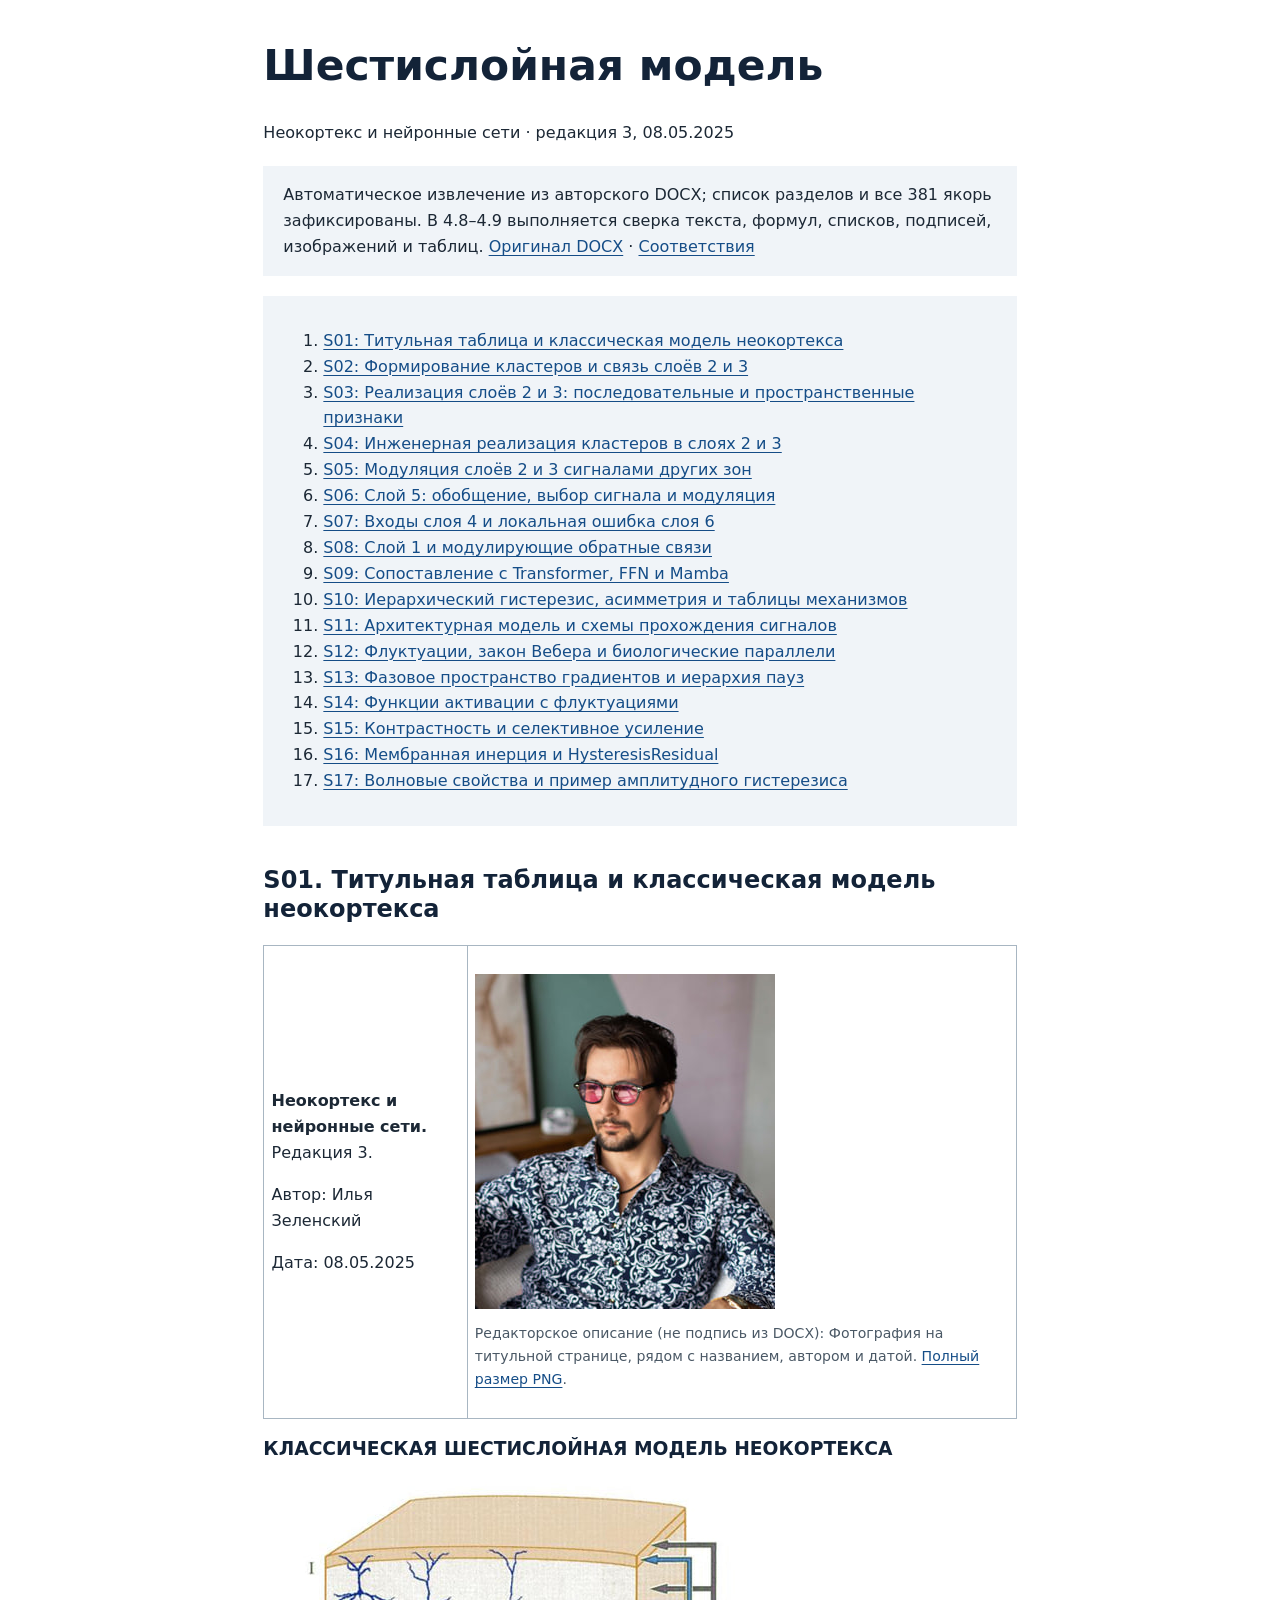
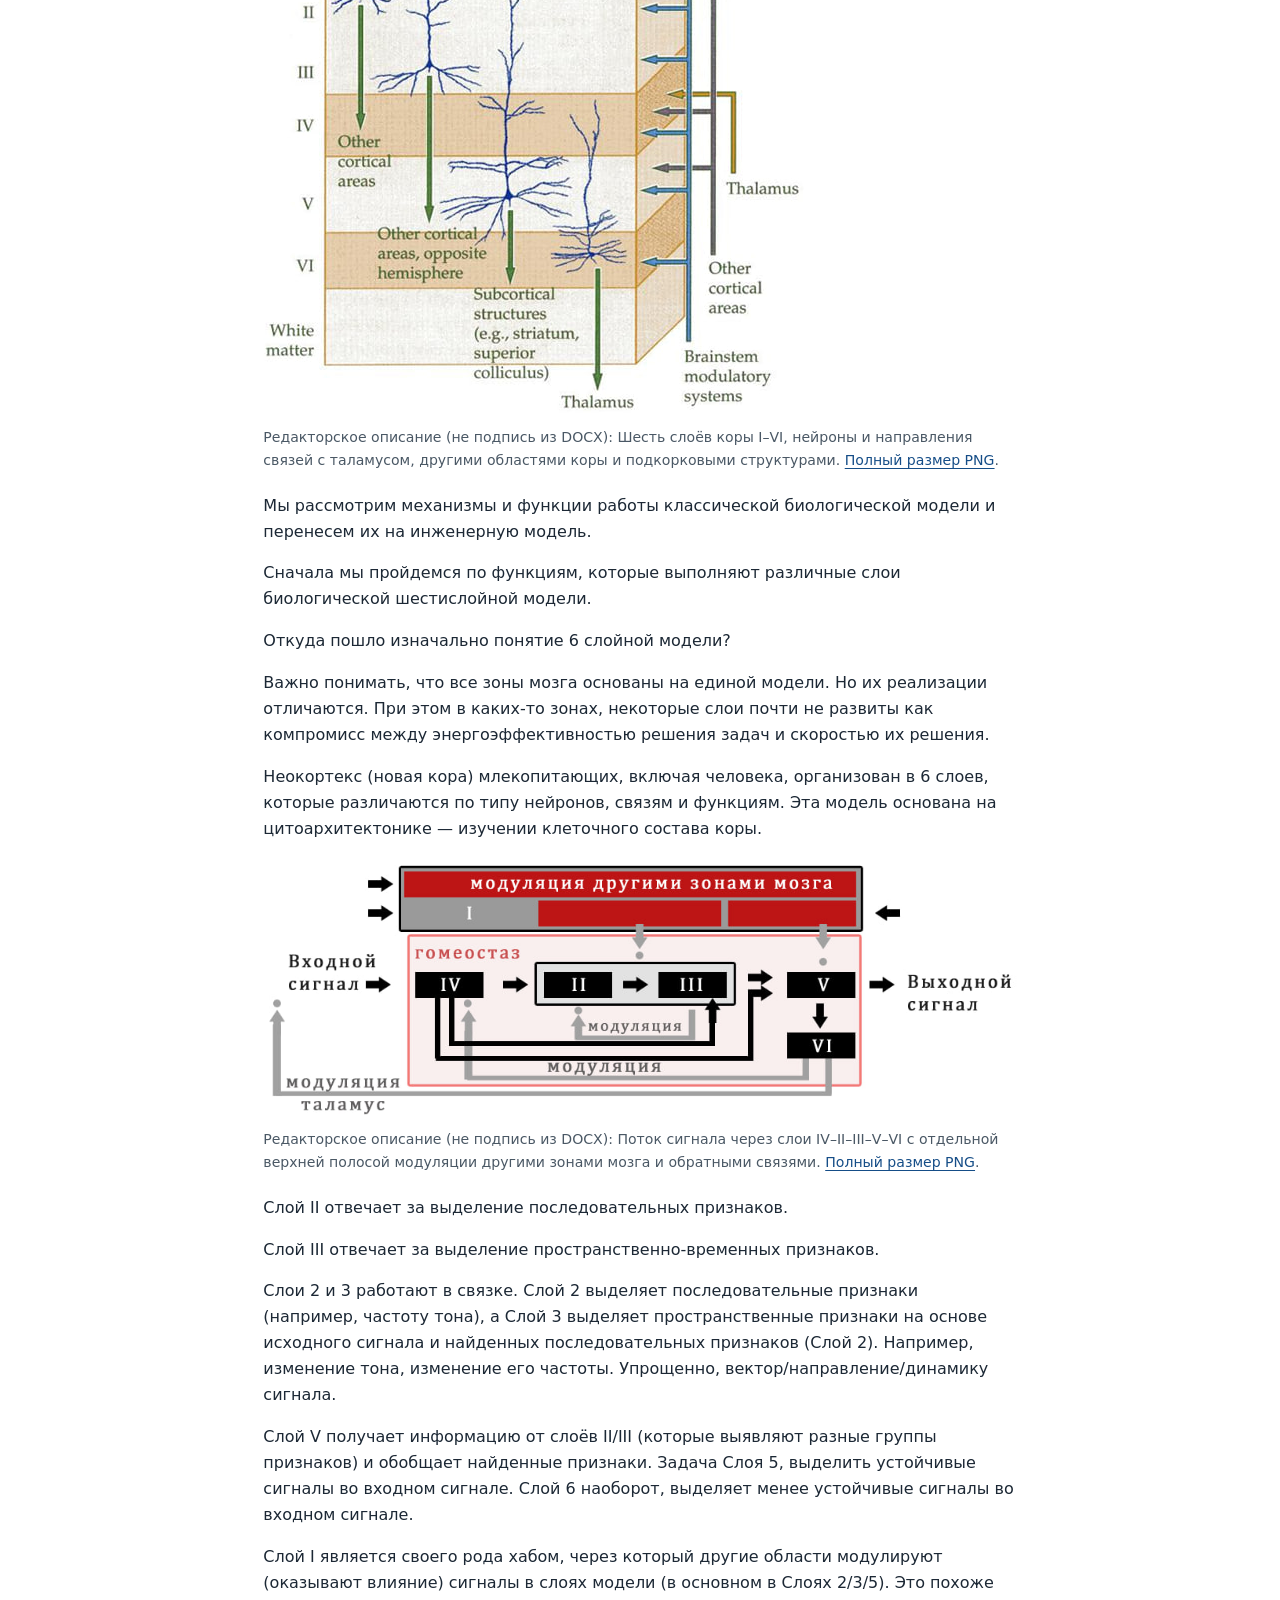
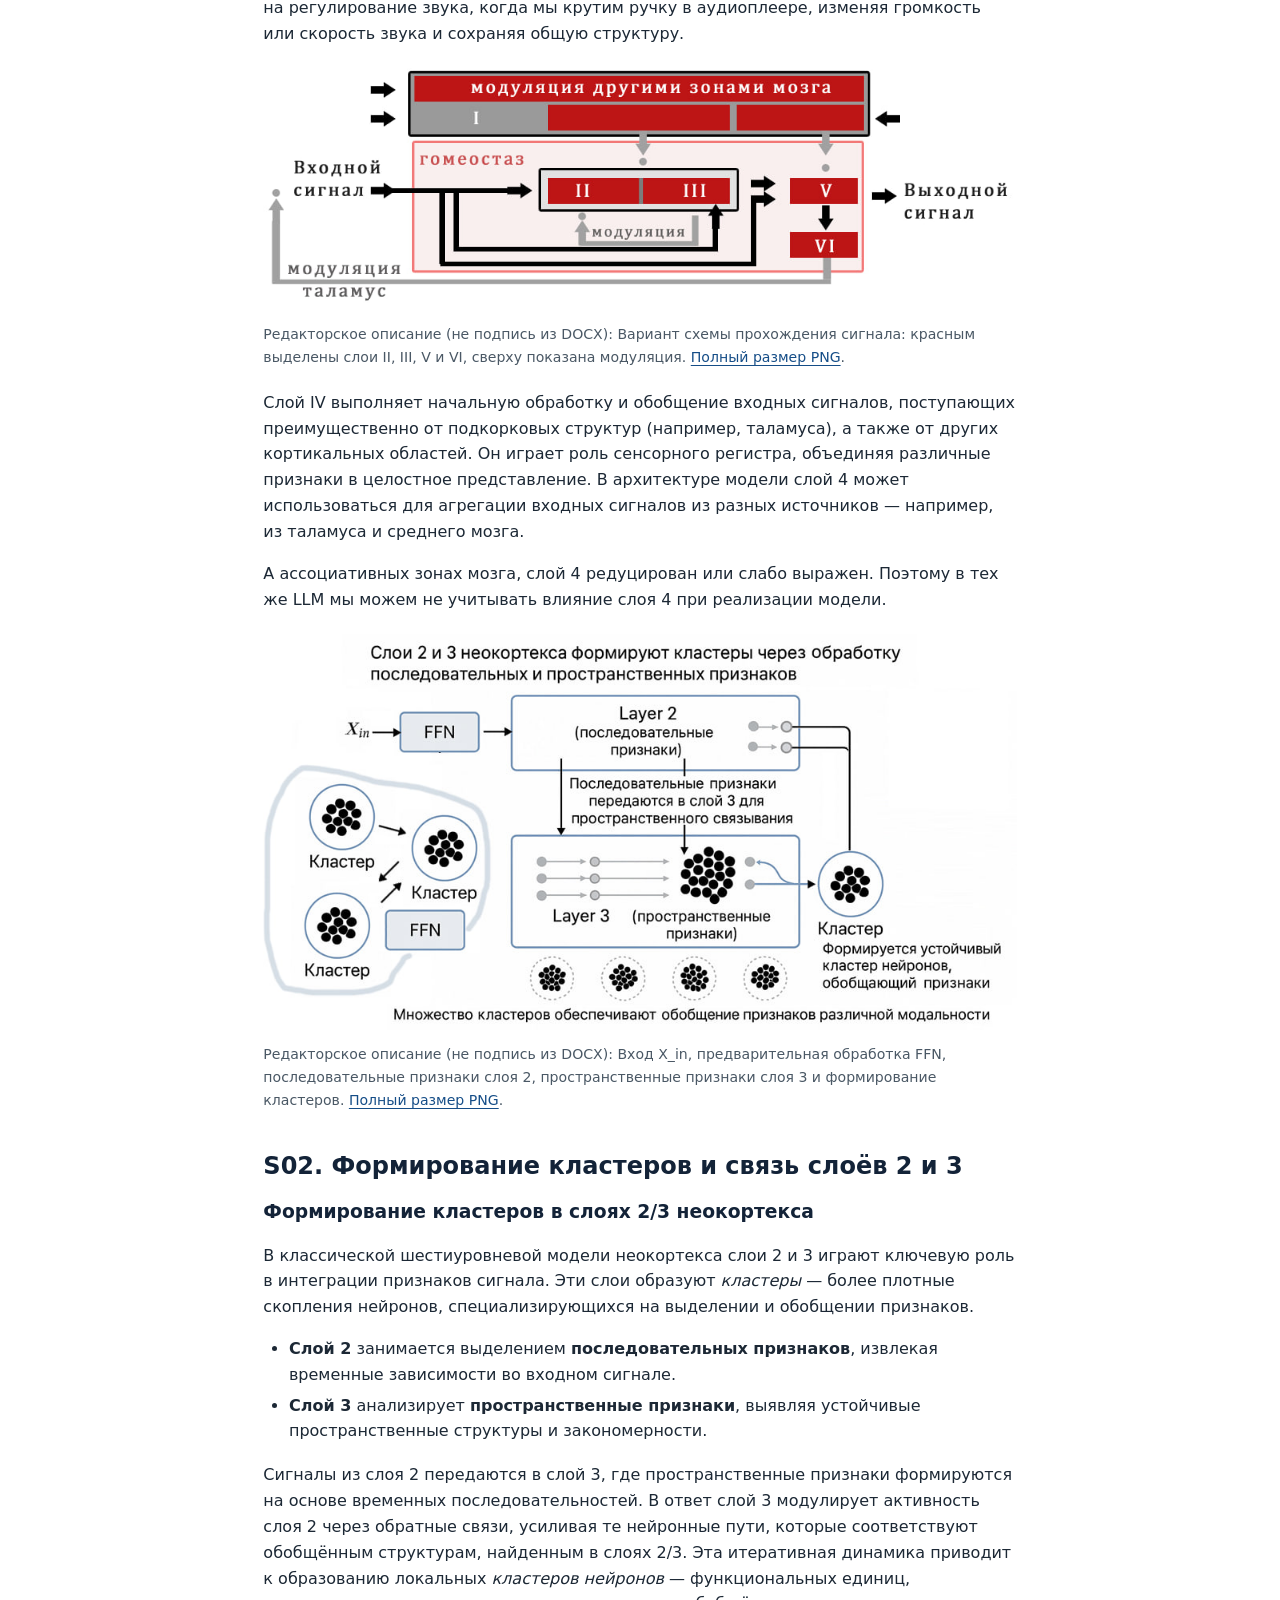
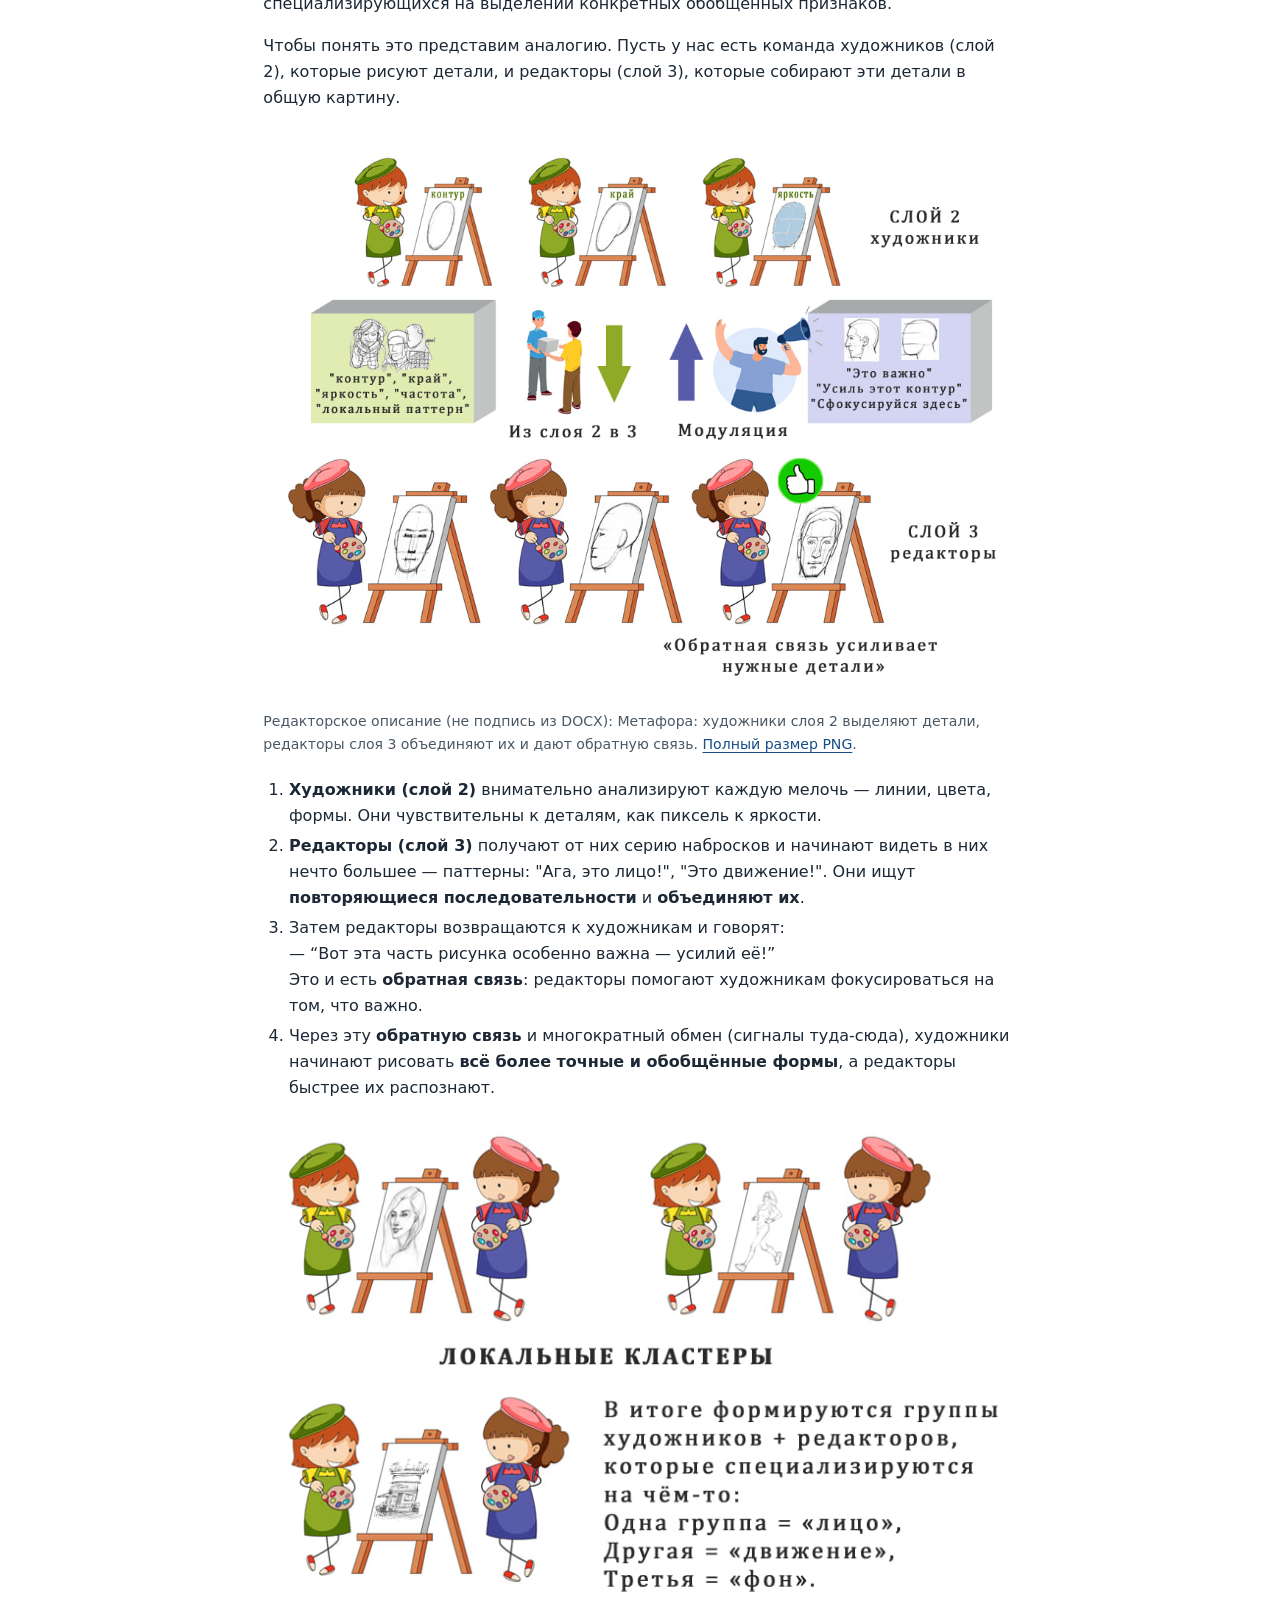
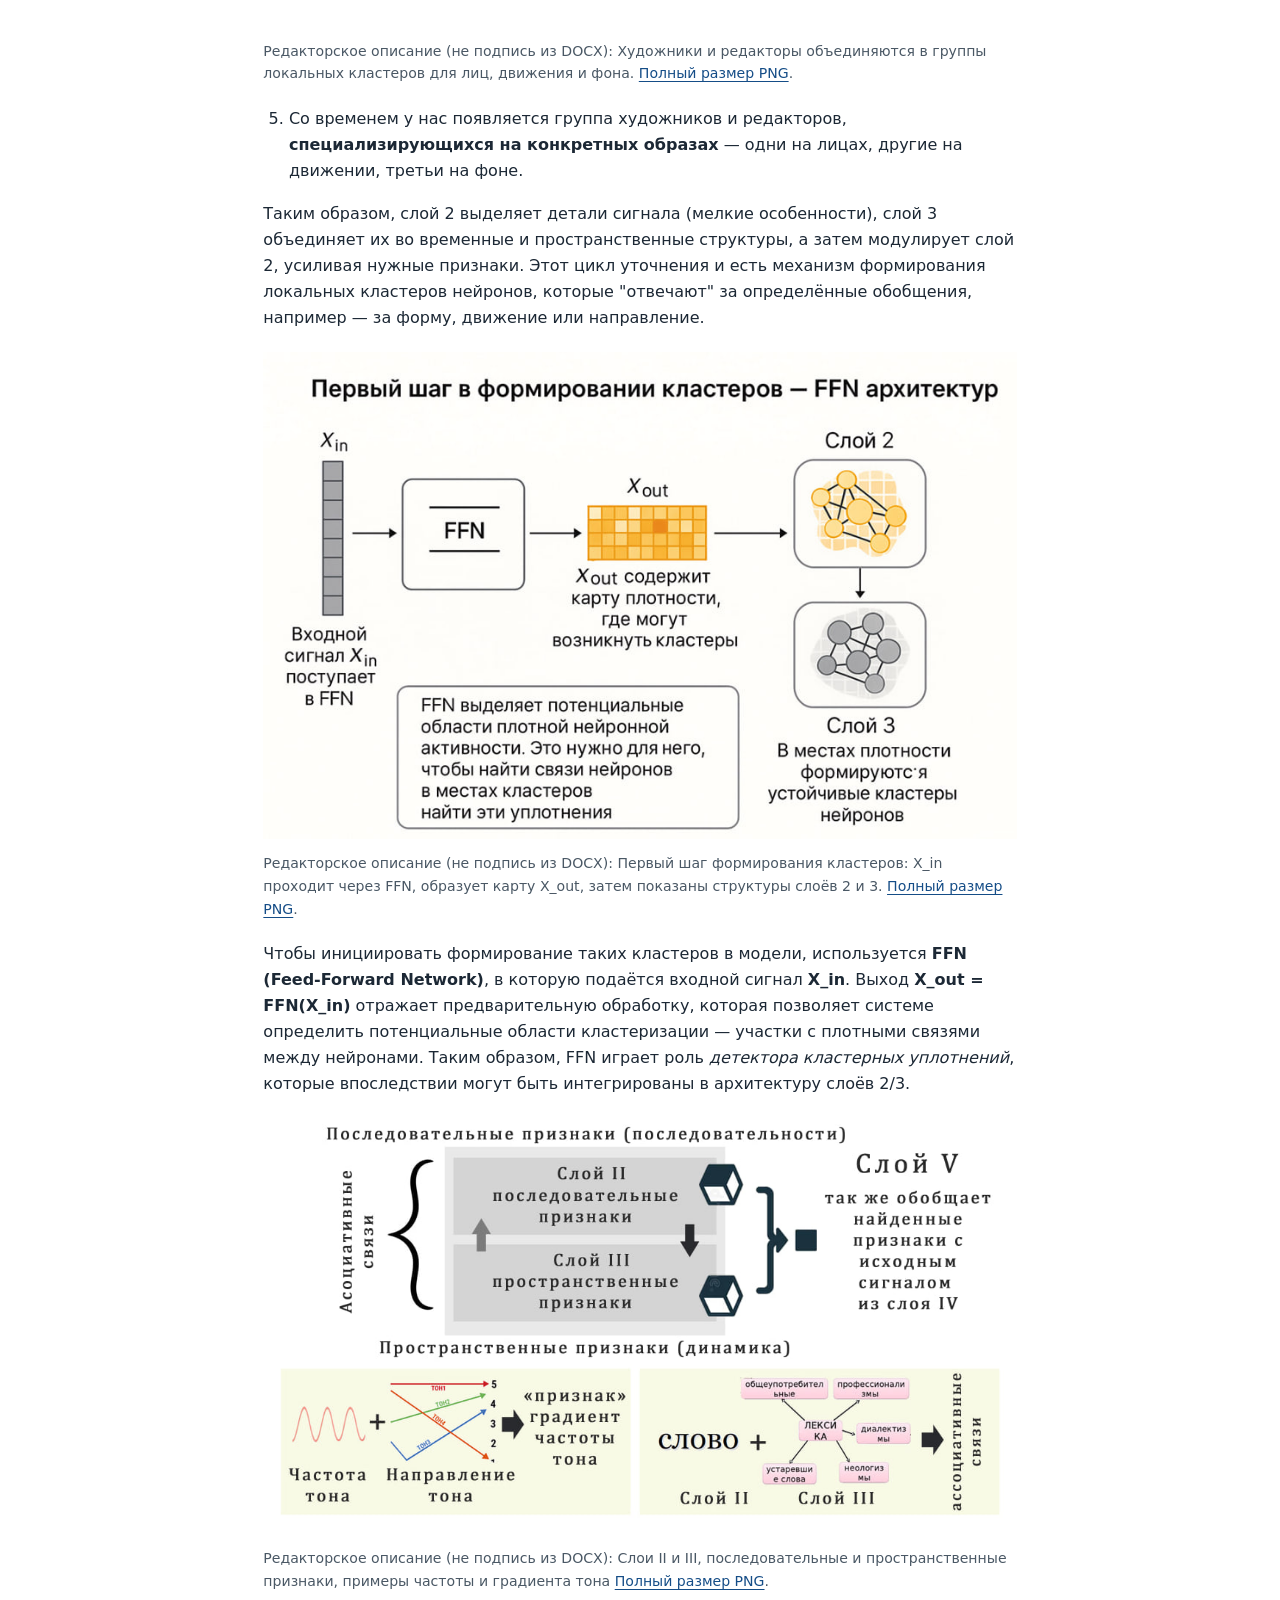
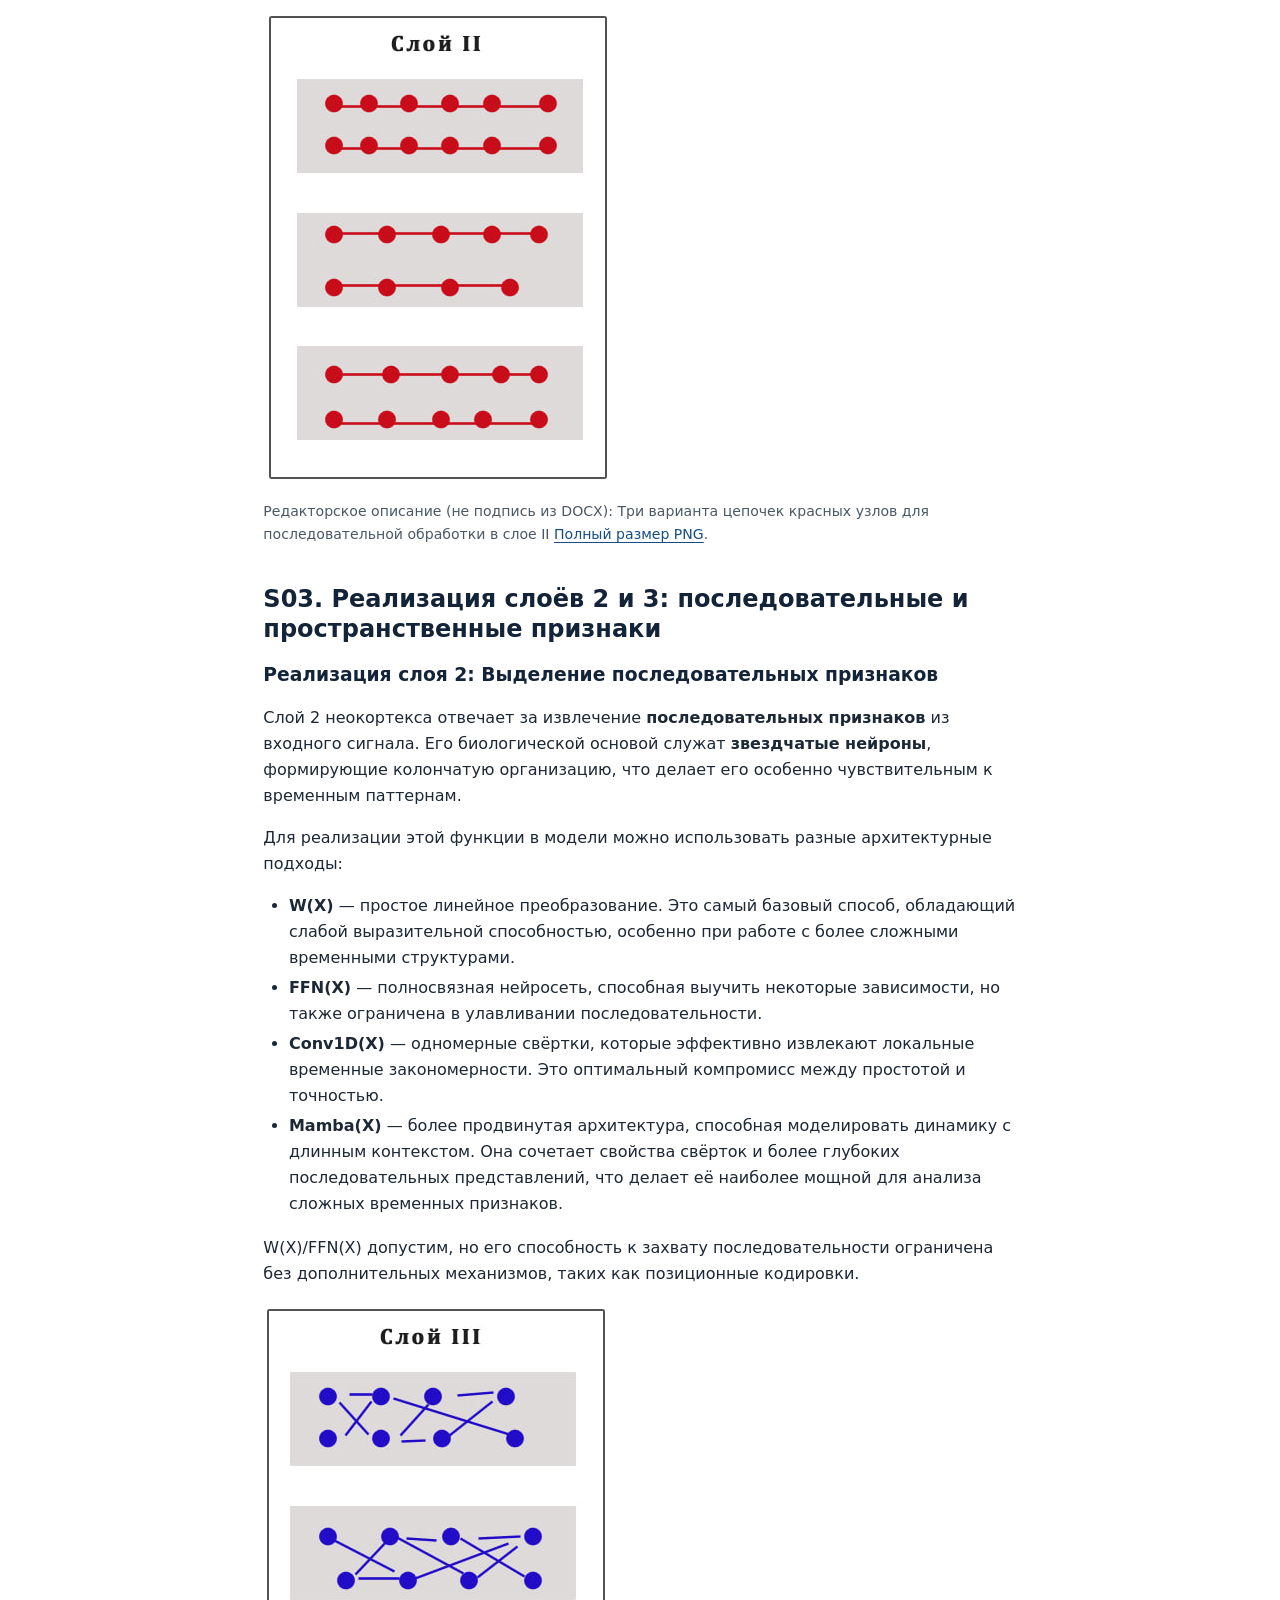
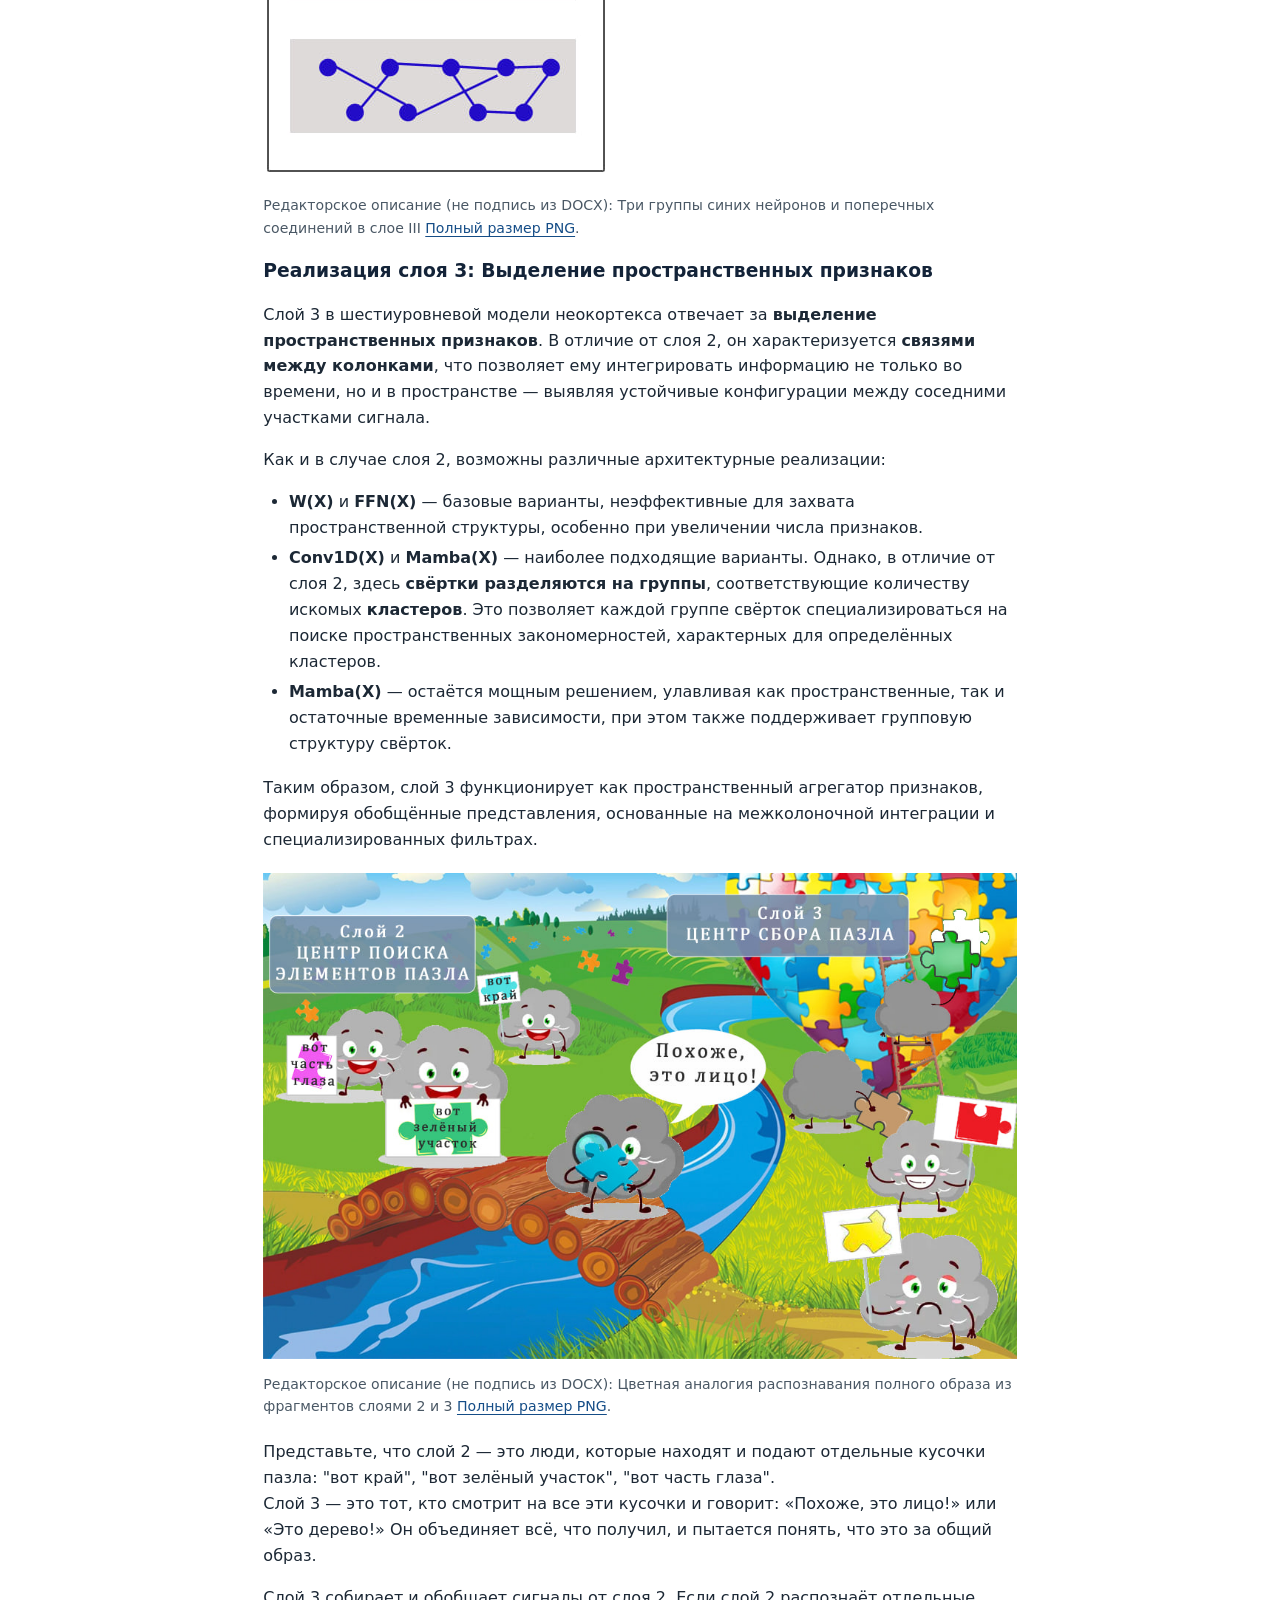
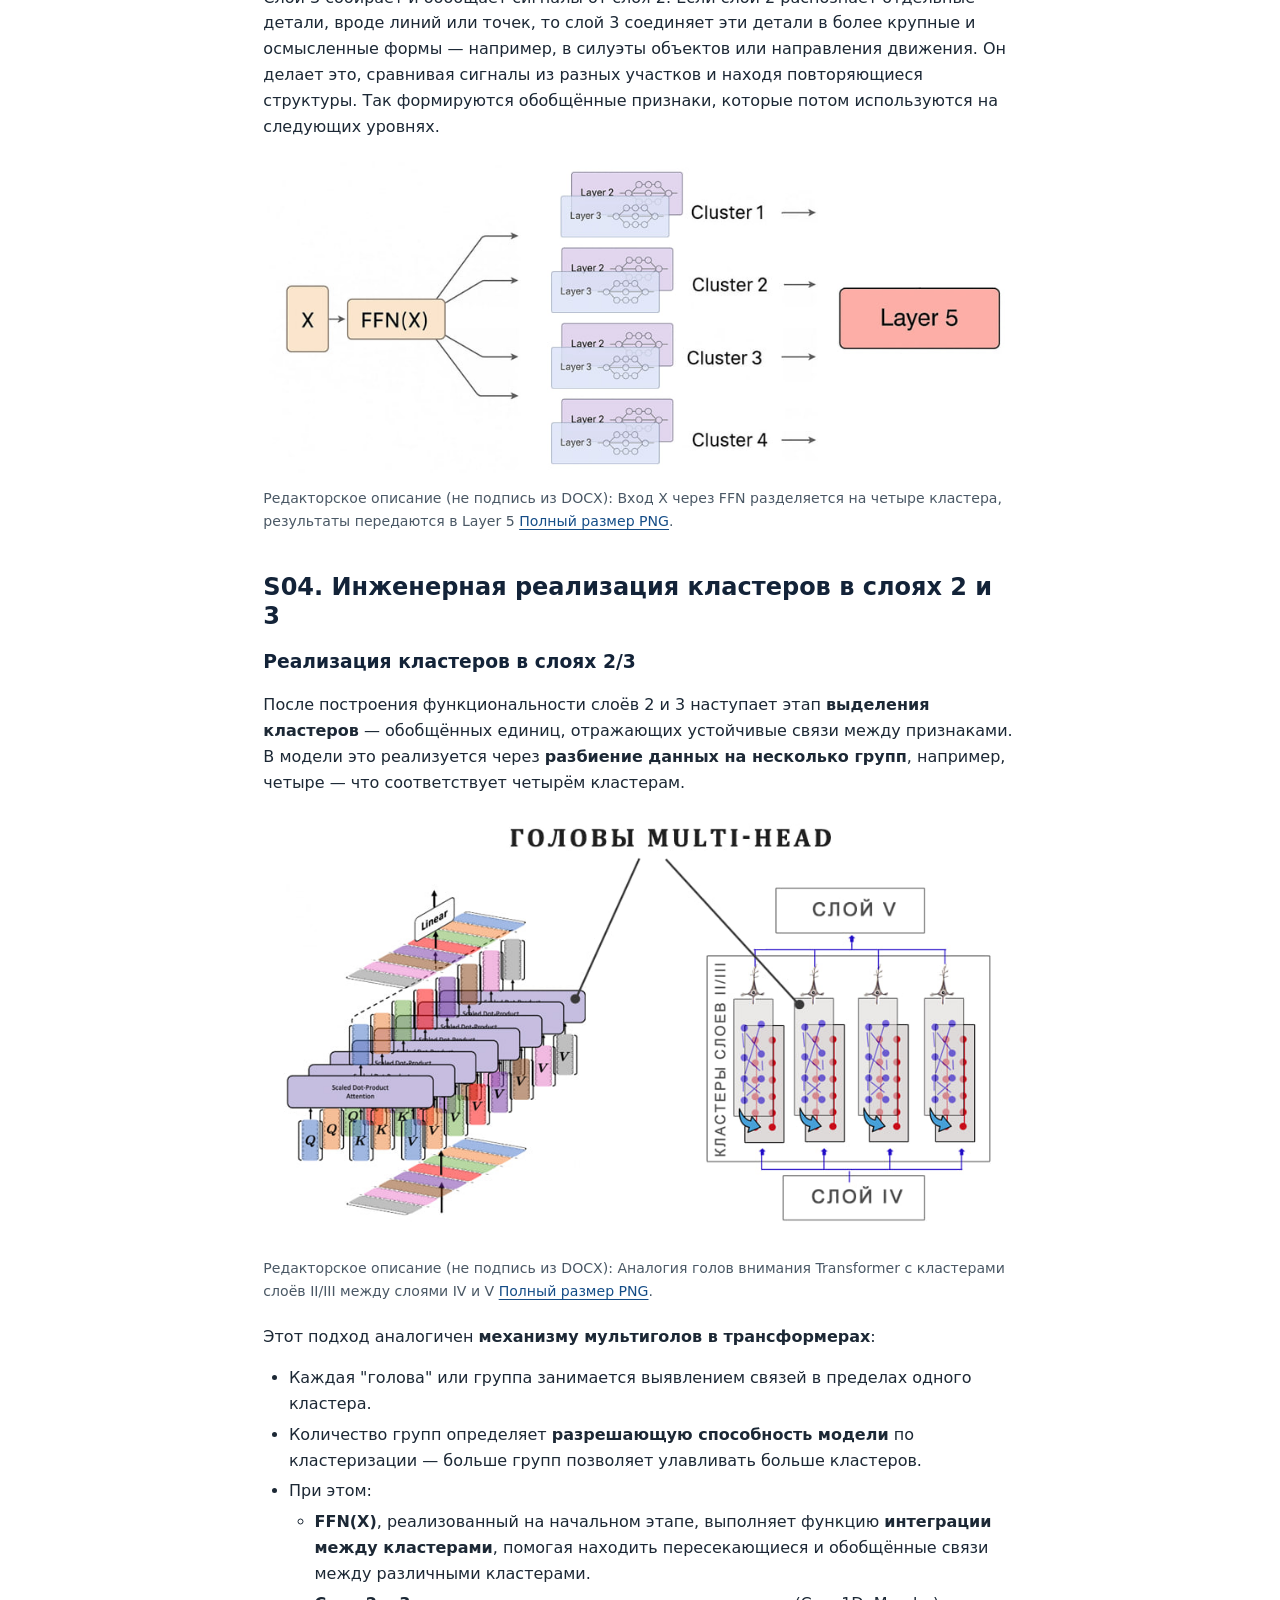
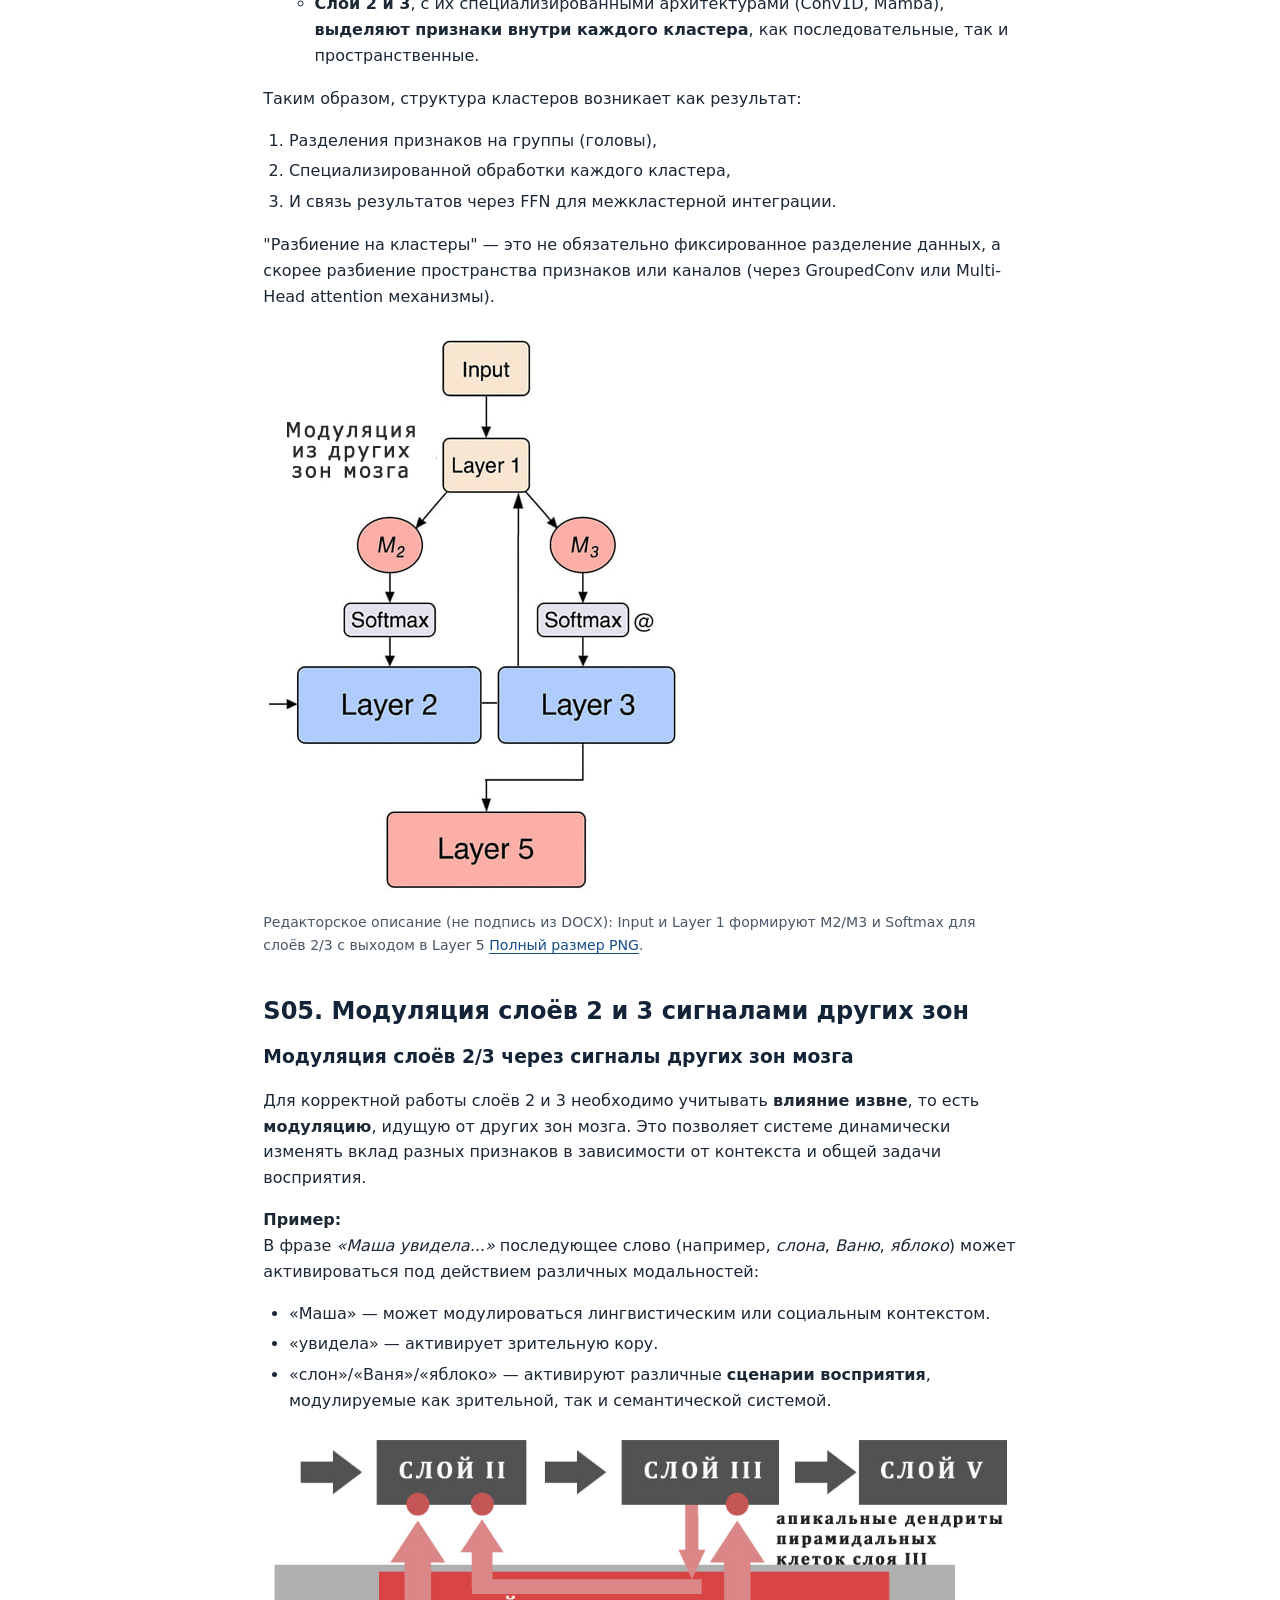
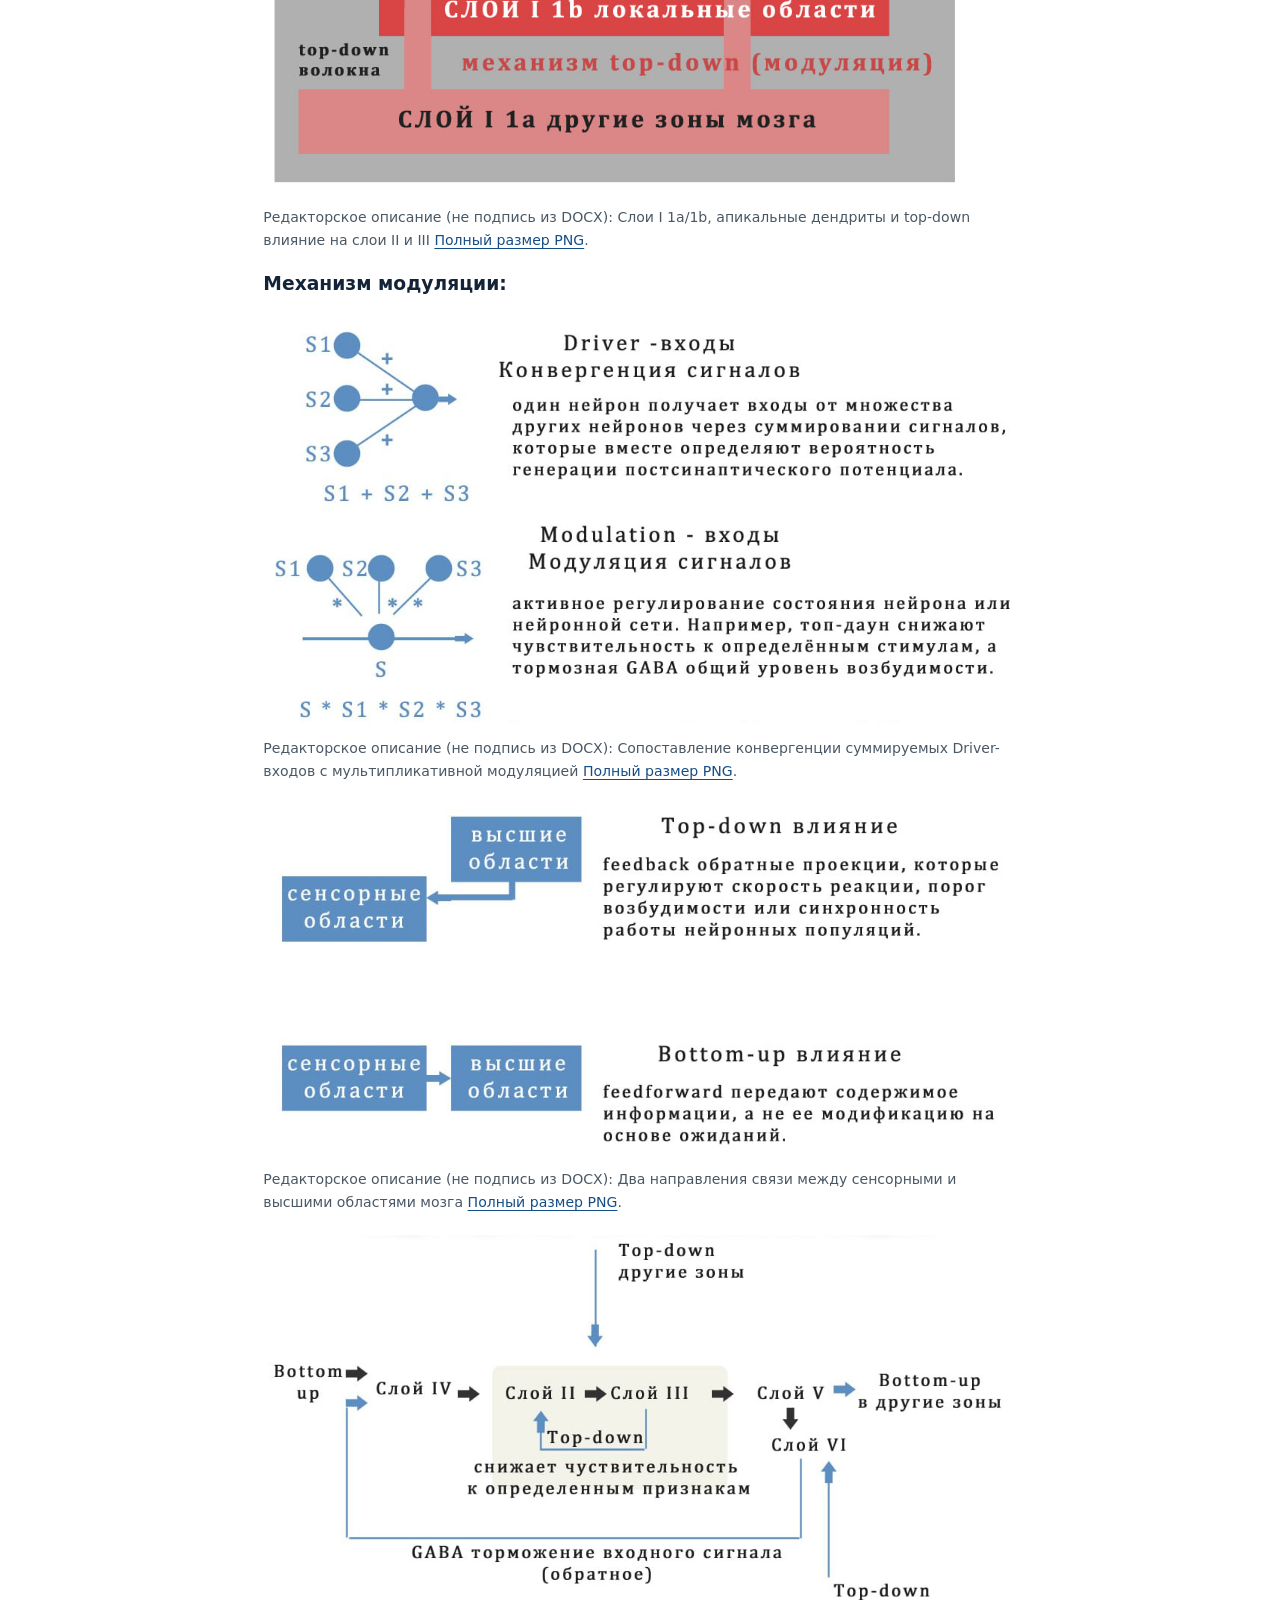
==== commit 0c9ecb78: "docs: complete stage 4.9 V08-V10 table audits [skip ci]" ====
--- a/materials/research_sources/author-documents/six-layer-model/index.html
+++ b/materials/research_sources/author-documents/six-layer-model/index.html
@@ -321,8 +321,7 @@
 
 <p id="B190">Это взгляд &quot;снизу вверх&quot;, основанный на сигнале и его свойстве — <strong>асимметрии как различии</strong>, которое само по себе формирует структуру (через гистерезис) и логику обработки.</p>
 <p id="B191"></p>
-<div id="B192" class="table-wrapper"><table id="table-2"><tbody><tr><td><p><strong>Слой</strong></p></td><td><p><strong>Функция в модели асимметрии</strong></p></td></tr>
-<tr><td><p>Слой 4</p></td><td><p>Приём и первичная передача сигнала (волны)</p></td></tr>
+<div id="B192" class="table-wrapper"><table id="table-2" aria-label="Слои и функции в модели асимметрии"><thead><tr><th scope="col"><p><strong>Слой</strong></p></th><th scope="col"><p><strong>Функция в модели асимметрии</strong></p></th></tr></thead><tbody><tr><td><p>Слой 4</p></td><td><p>Приём и первичная передача сигнала (волны)</p></td></tr>
 <tr><td><p>Слои 2/3</p></td><td><p>Выделение асимметрий в сигнальном пространстве (фаза, частота, амплитуда) — обнаружение устойчивости</p></td></tr>
 <tr><td><p>Слой 5</p></td><td><p>Принятие решения, как выделения наиболее вероятного сигнала, обобщение в рамках гистерезиса</p></td></tr>
 <tr><td><p>Слой 6</p></td><td><p>Сравнение исходного сигнала и устойчивой асимметрией, выявление менее вероятного сигнала, формирование корректирующего сигнала</p></td></tr>
@@ -337,8 +336,7 @@
 
 <p id="B198"></p>
 <h3 id="B199"><strong>Внутренние реализации:</strong></h3>
-<div id="B200" class="table-wrapper"><table id="table-3"><tbody><tr><td><p><strong>Механизм</strong></p></td><td><p><strong>Биологическая аналогия</strong></p></td><td><p><strong>Назначение в модели</strong></p></td></tr>
-<tr><td><p>sigma * noise</p></td><td><p>Случайные колебания постсинаптических потенциалов</p></td><td><p>Обобщение, устойчивость к переобучению</p></td></tr>
+<div id="B200" class="table-wrapper"><table id="table-3" aria-label="Механизм, биологическая аналогия и назначение в модели"><thead><tr><th scope="col"><p><strong>Механизм</strong></p></th><th scope="col"><p><strong>Биологическая аналогия</strong></p></th><th scope="col"><p><strong>Назначение в модели</strong></p></th></tr></thead><tbody><tr><td><p>sigma * noise</p></td><td><p>Случайные колебания постсинаптических потенциалов</p></td><td><p>Обобщение, устойчивость к переобучению</p></td></tr>
 <tr><td><p>softmax</p></td><td><p>Конкурентное торможение, winner-takes-all</p></td><td><p>Выделение доминирующих признаков</p></td></tr>
 <tr><td><p>hysteresis</p></td><td><p>Инерция нейронной мембраны, накопление потенциала</p></td><td><p>Подавление шума, устойчивость к нестабильным входам</p></td></tr></tbody></table></div>
 </section>
--- a/materials/research_sources/author-documents/document.css
+++ b/materials/research_sources/author-documents/document.css
@@ -12,3 +12,11 @@
 .docx-list{padding-left:1.6rem;margin:.55rem 0 1.1rem}
 .docx-list li{margin:.28rem 0}
 .docx-list .docx-list{margin:.3rem 0 .6rem}
+
+/* Original figures and table accessibility, verified stage 4.9. */
+figure img{display:block;max-width:100%;height:auto}
+figure>a{display:inline-block;max-width:100%}
+.table-wrapper{width:100%;overflow-x:auto;-webkit-overflow-scrolling:touch}
+.table-wrapper table{min-width:32rem}
+.table-wrapper th{text-align:left;background:#eef3f8;font-weight:650}
+@media(max-width:600px){.table-wrapper table{min-width:28rem}figcaption{font-size:.86rem}}
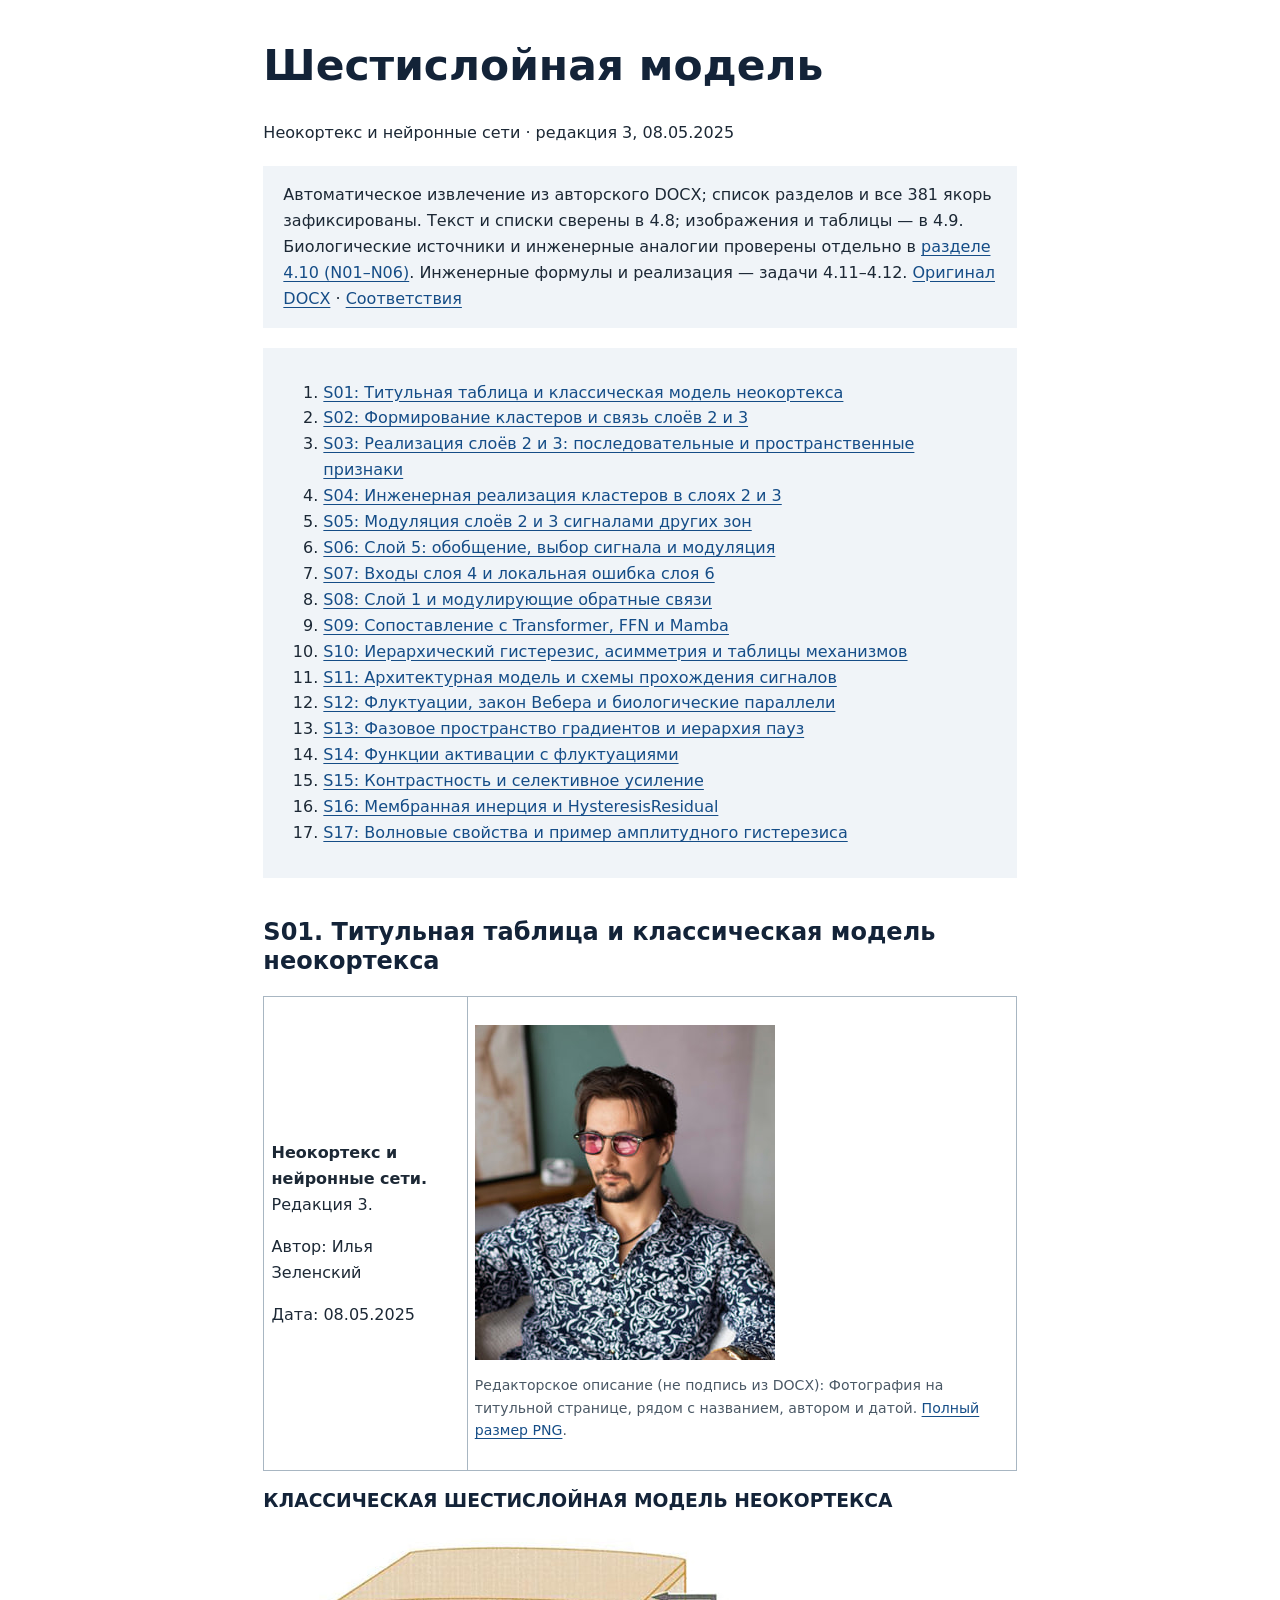
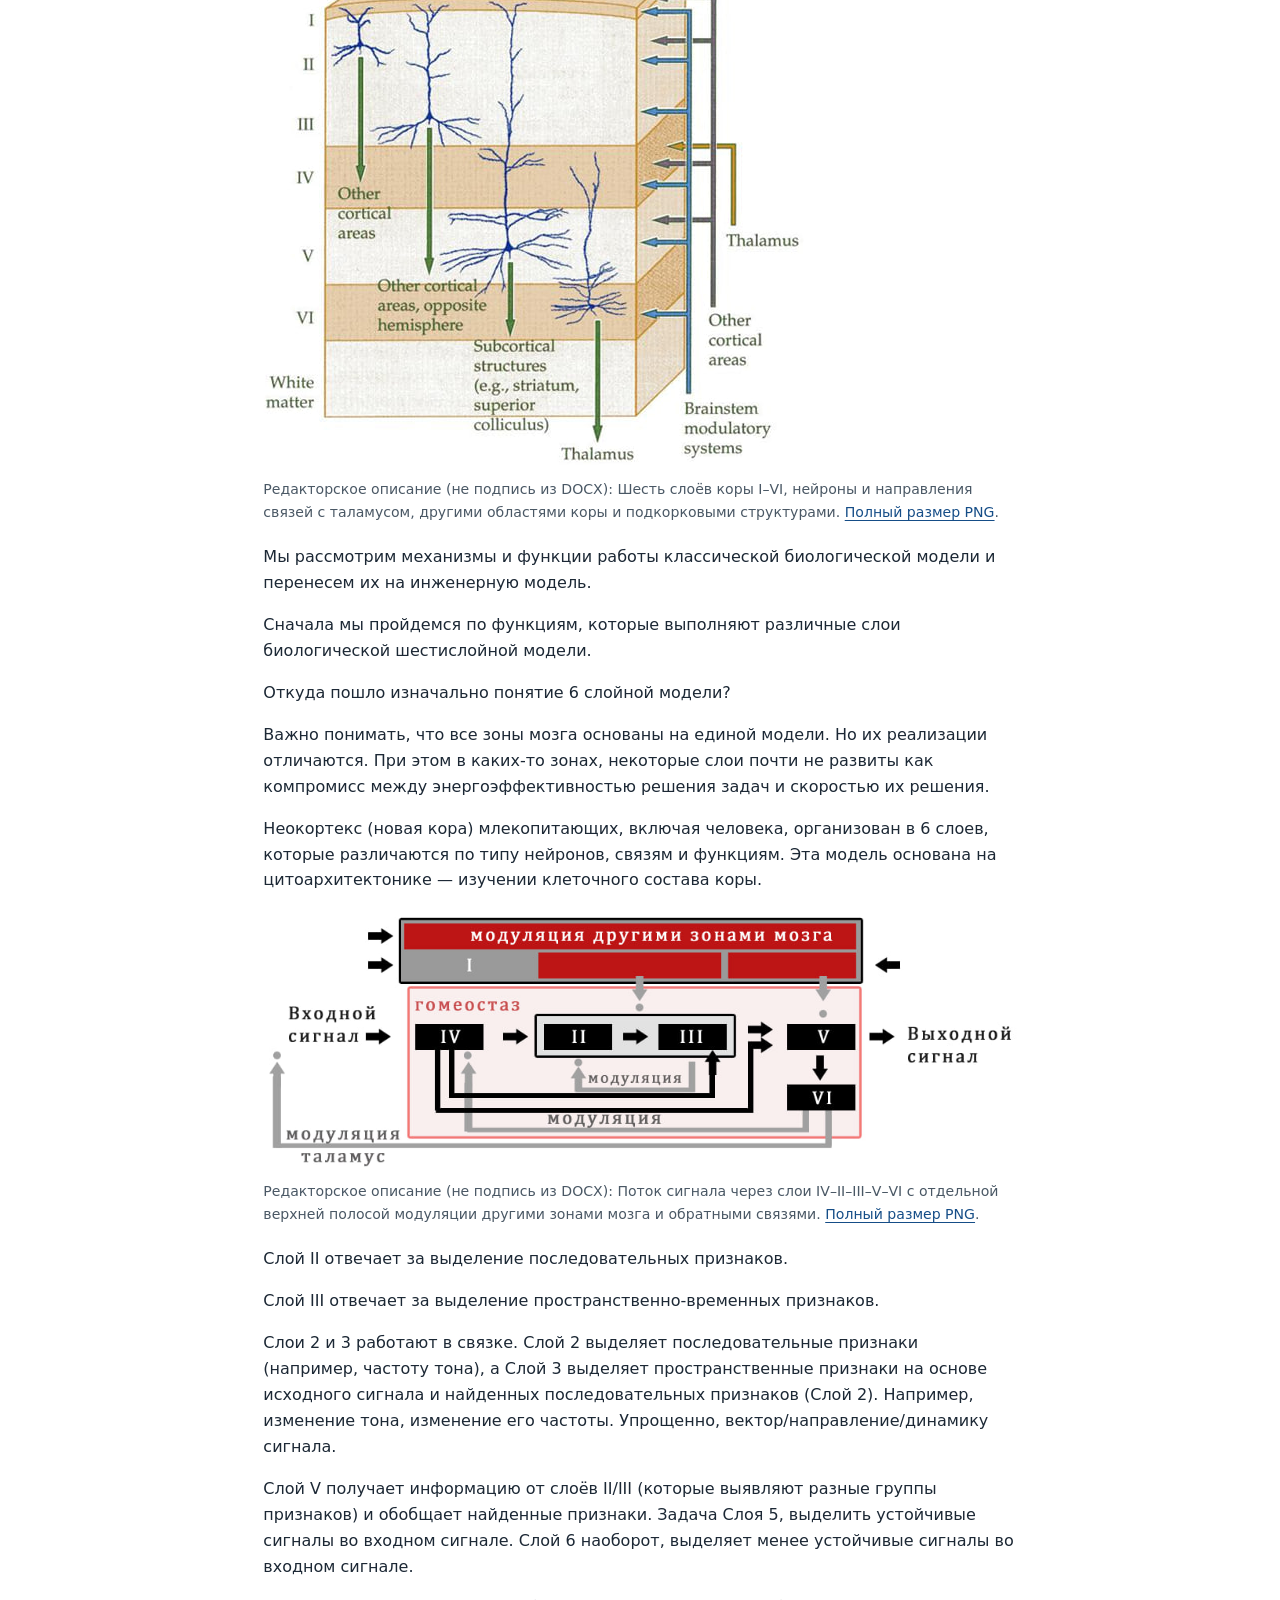
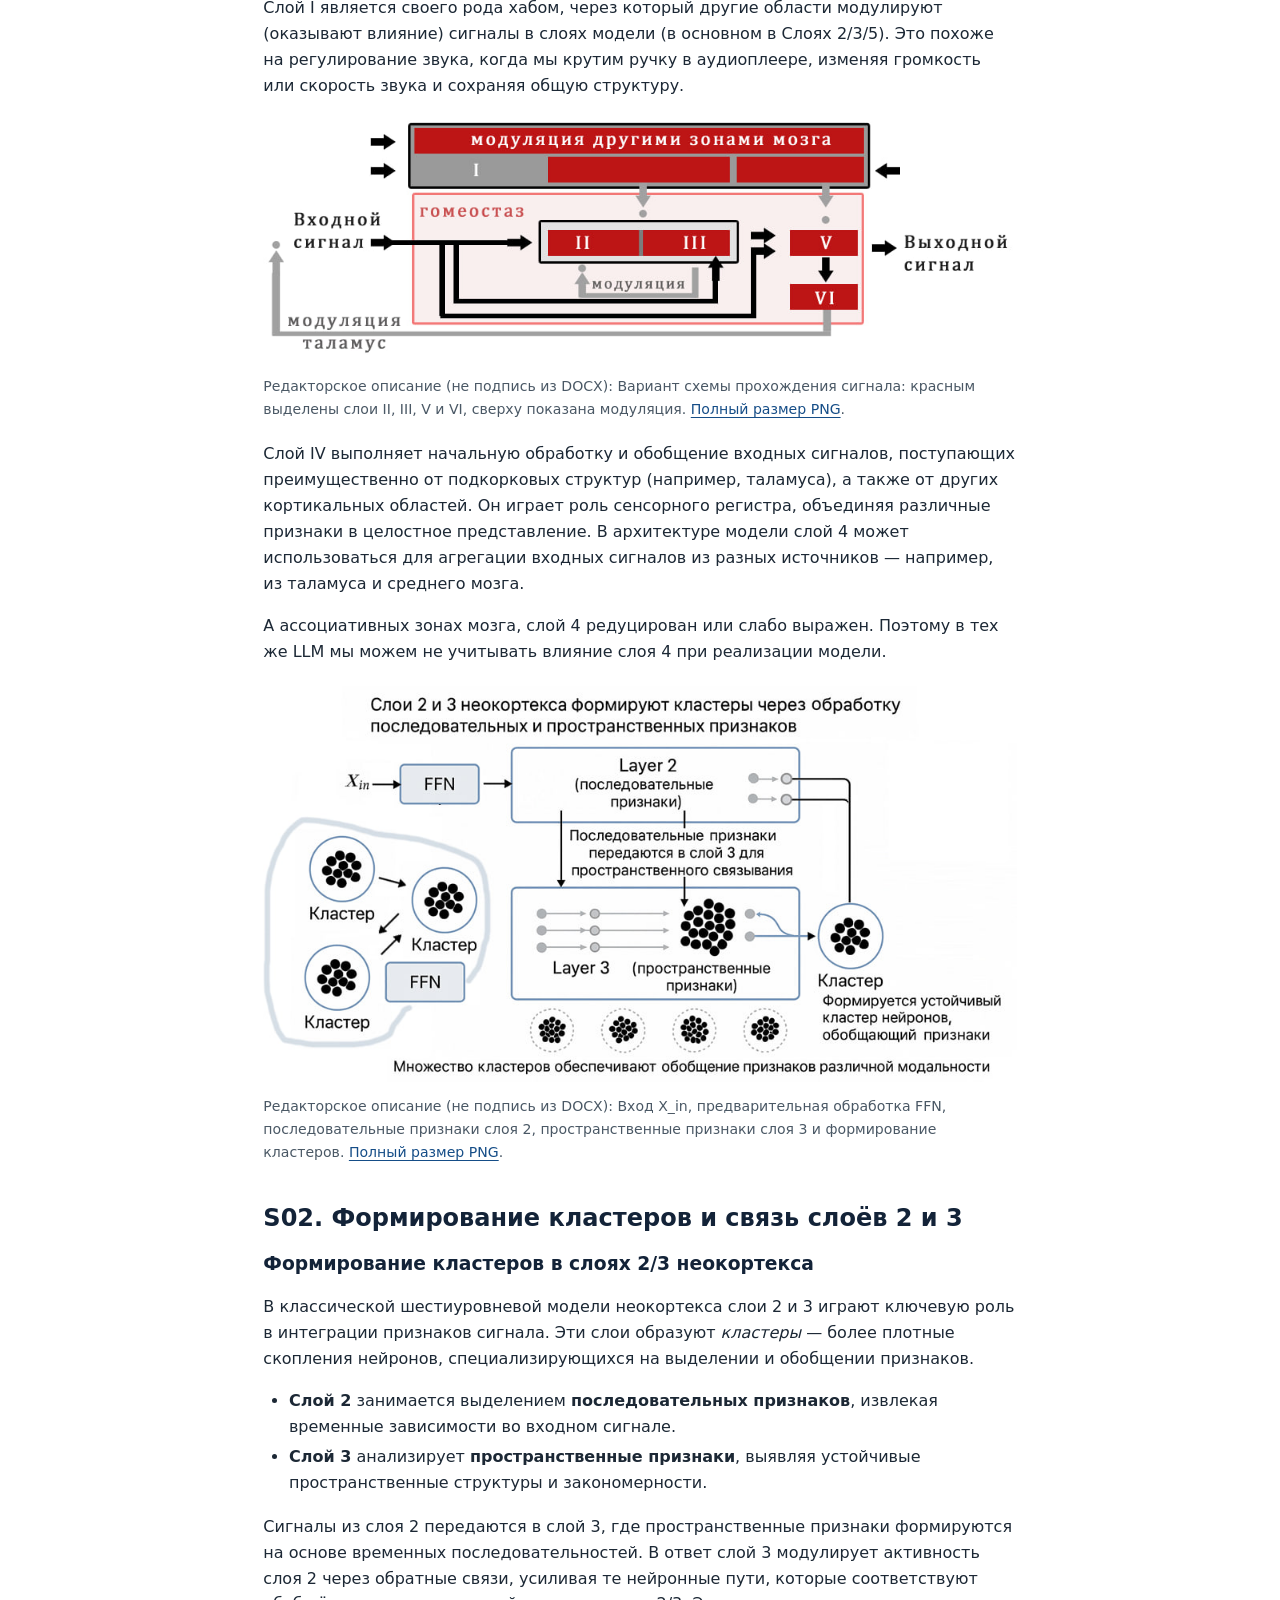
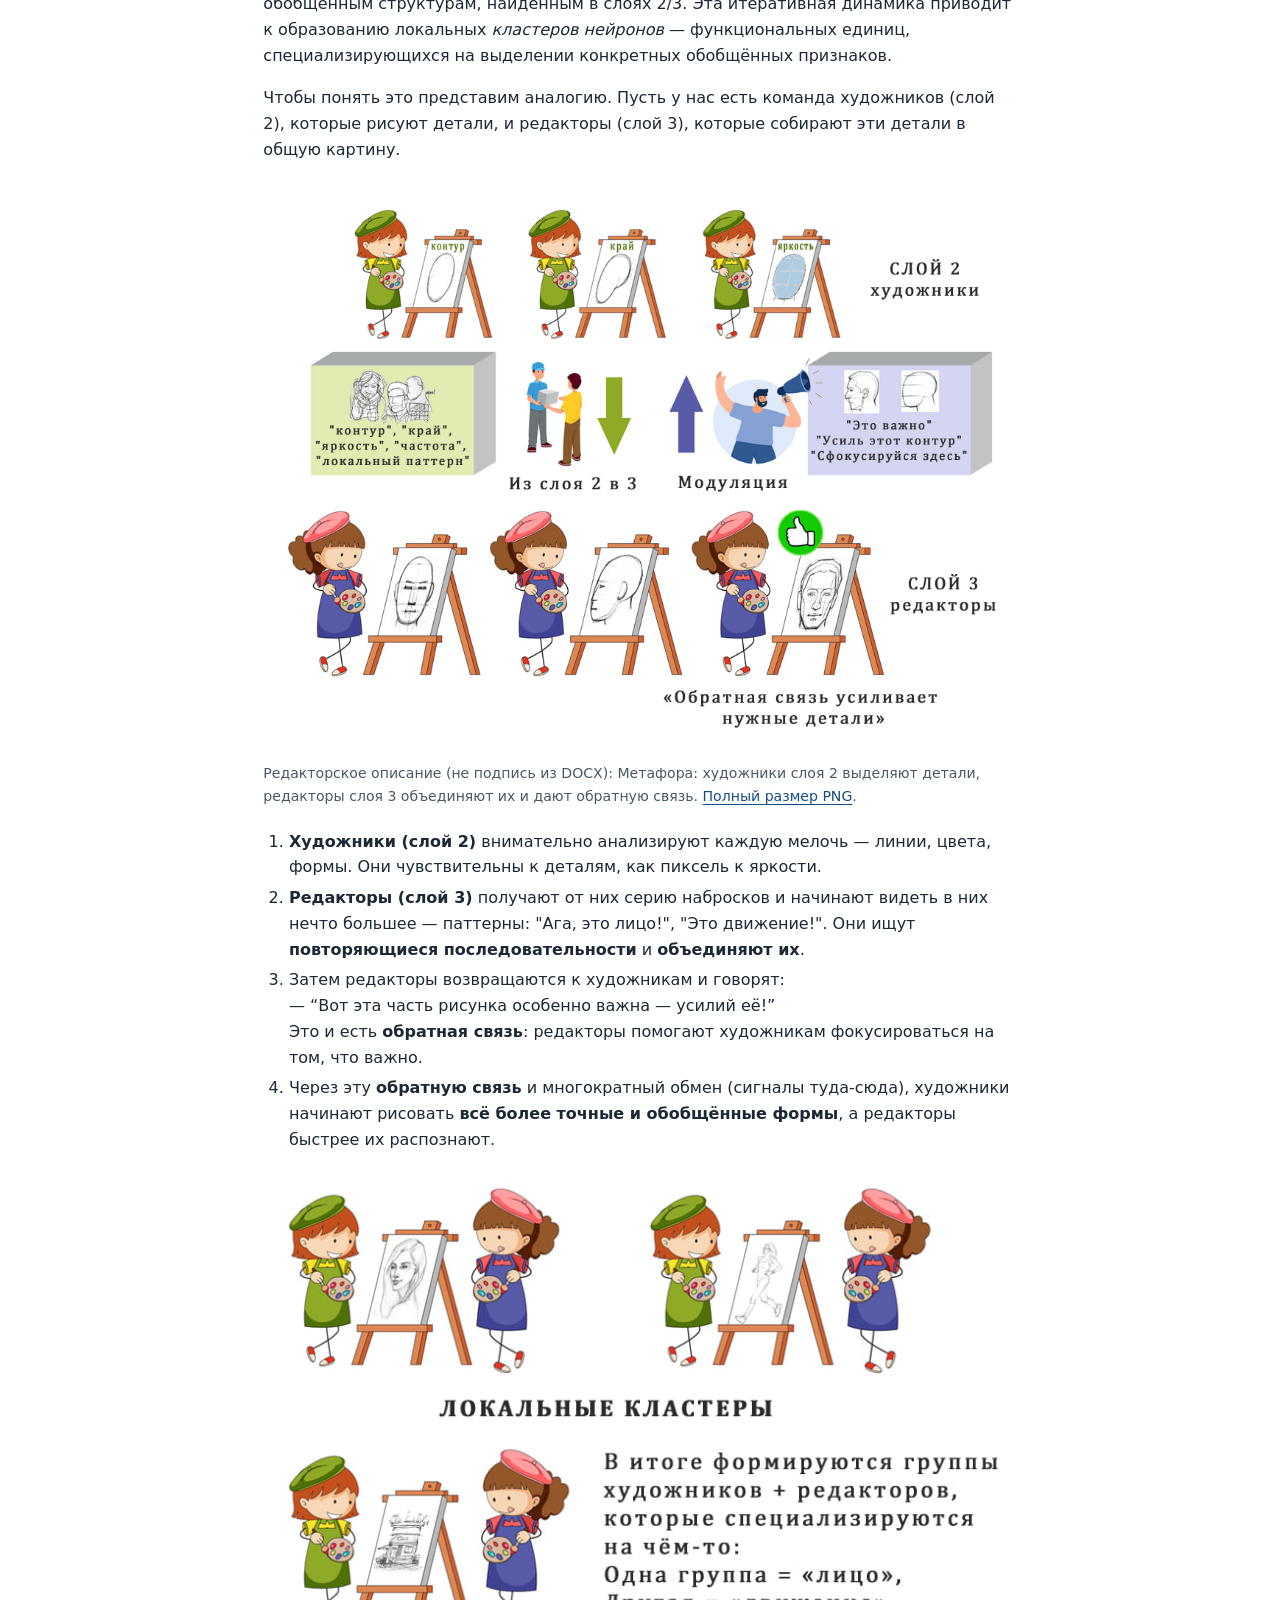
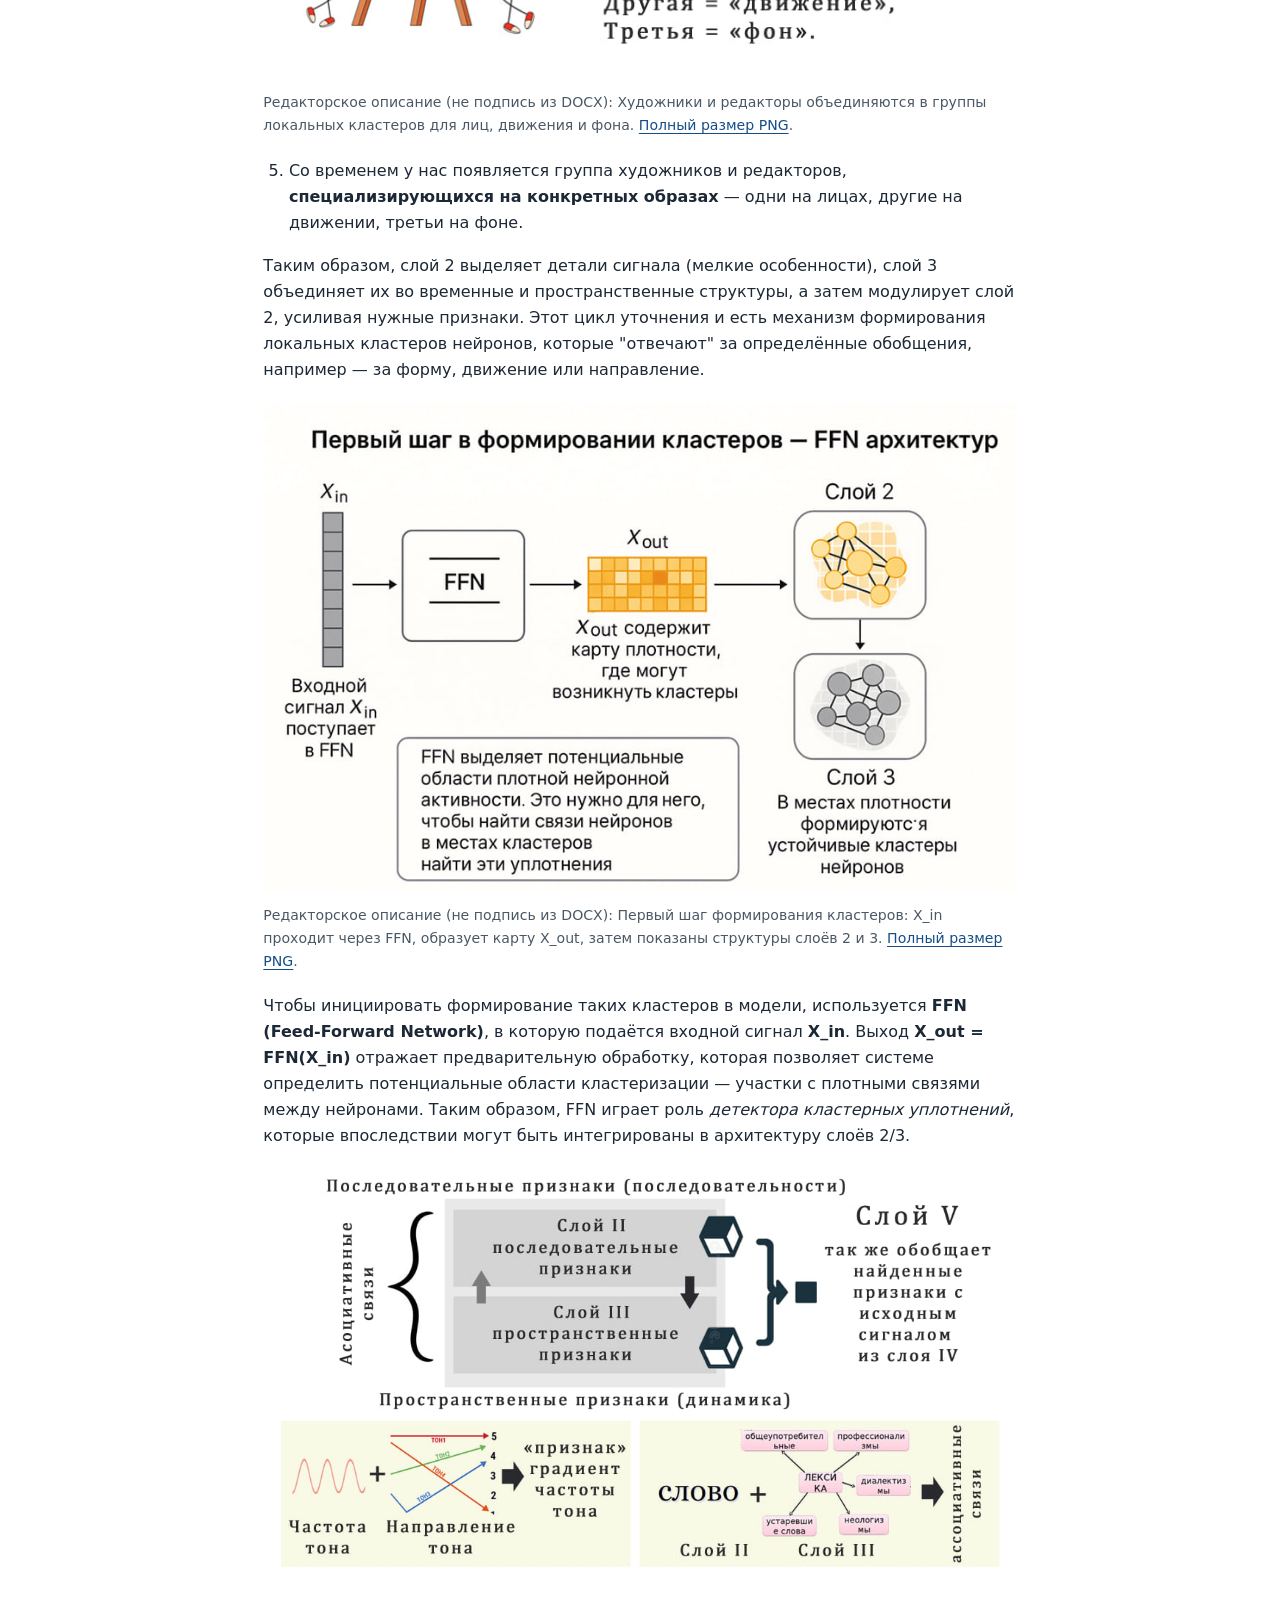
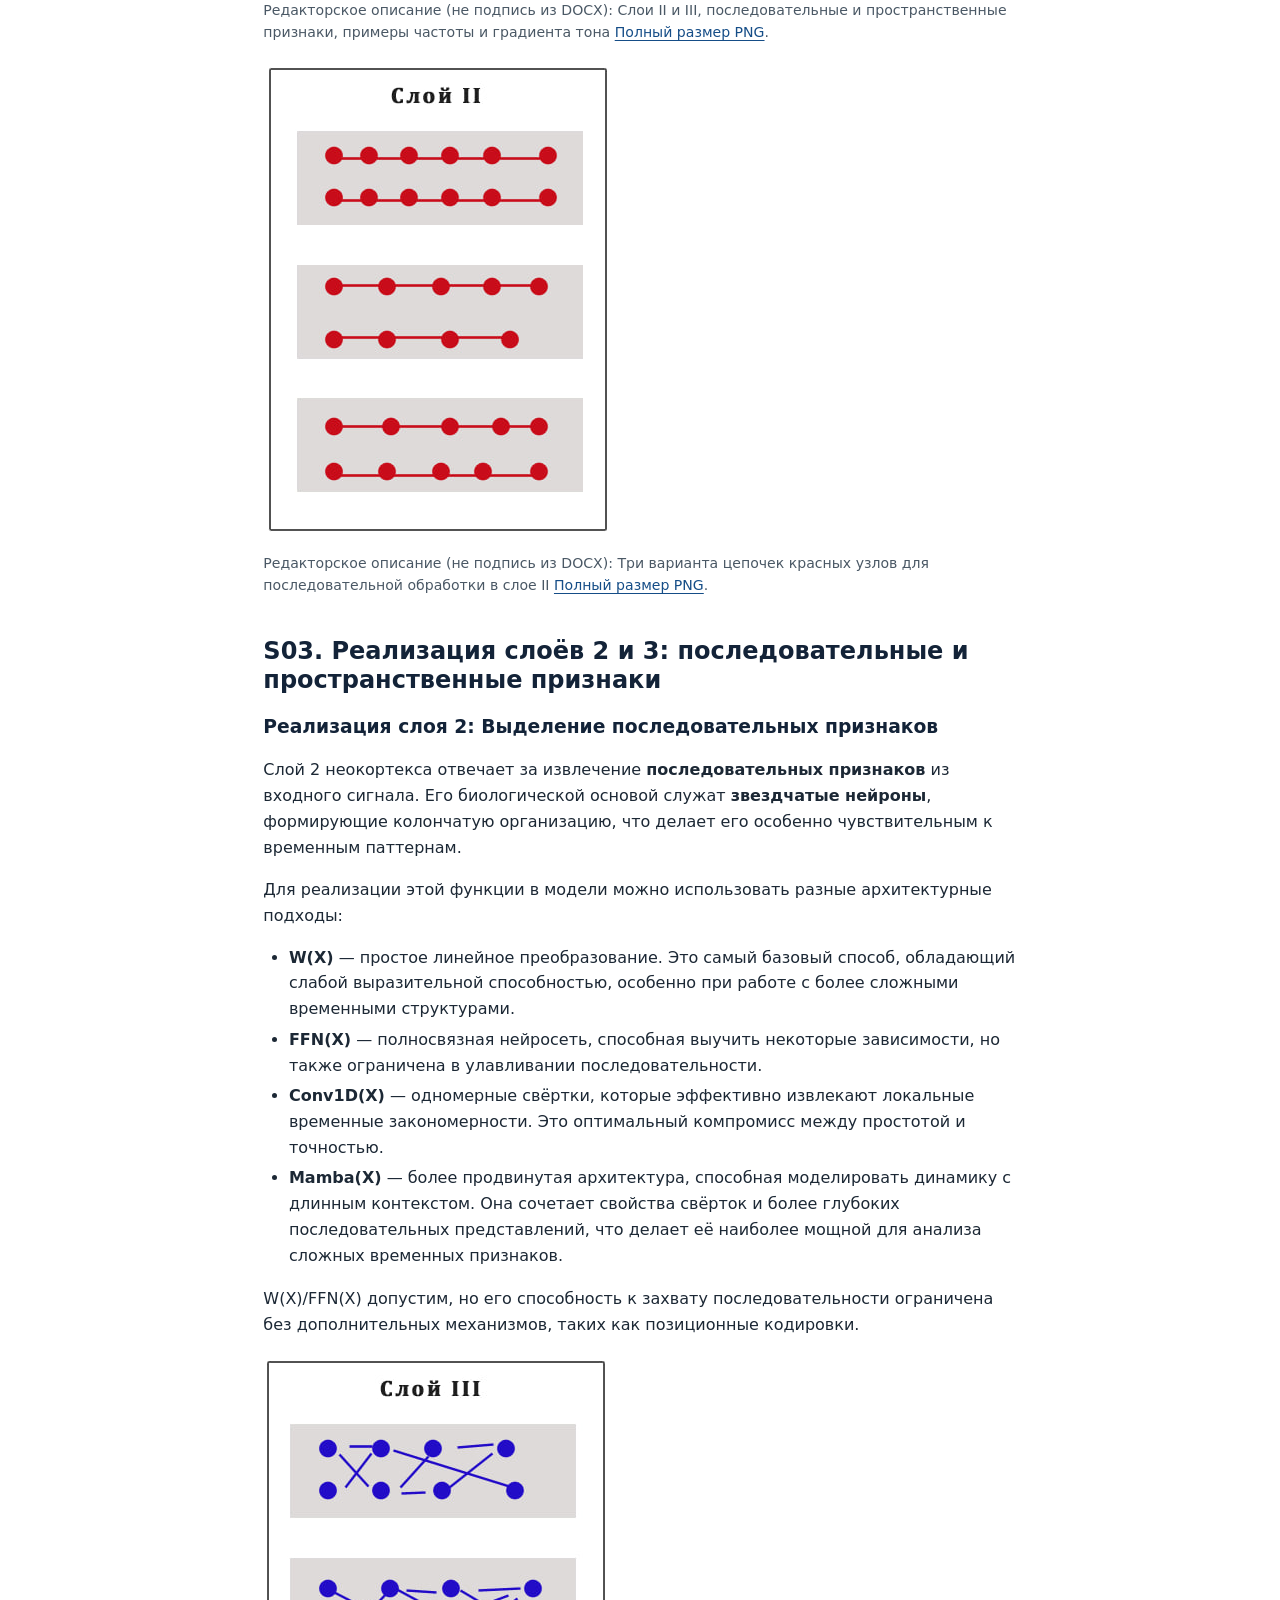
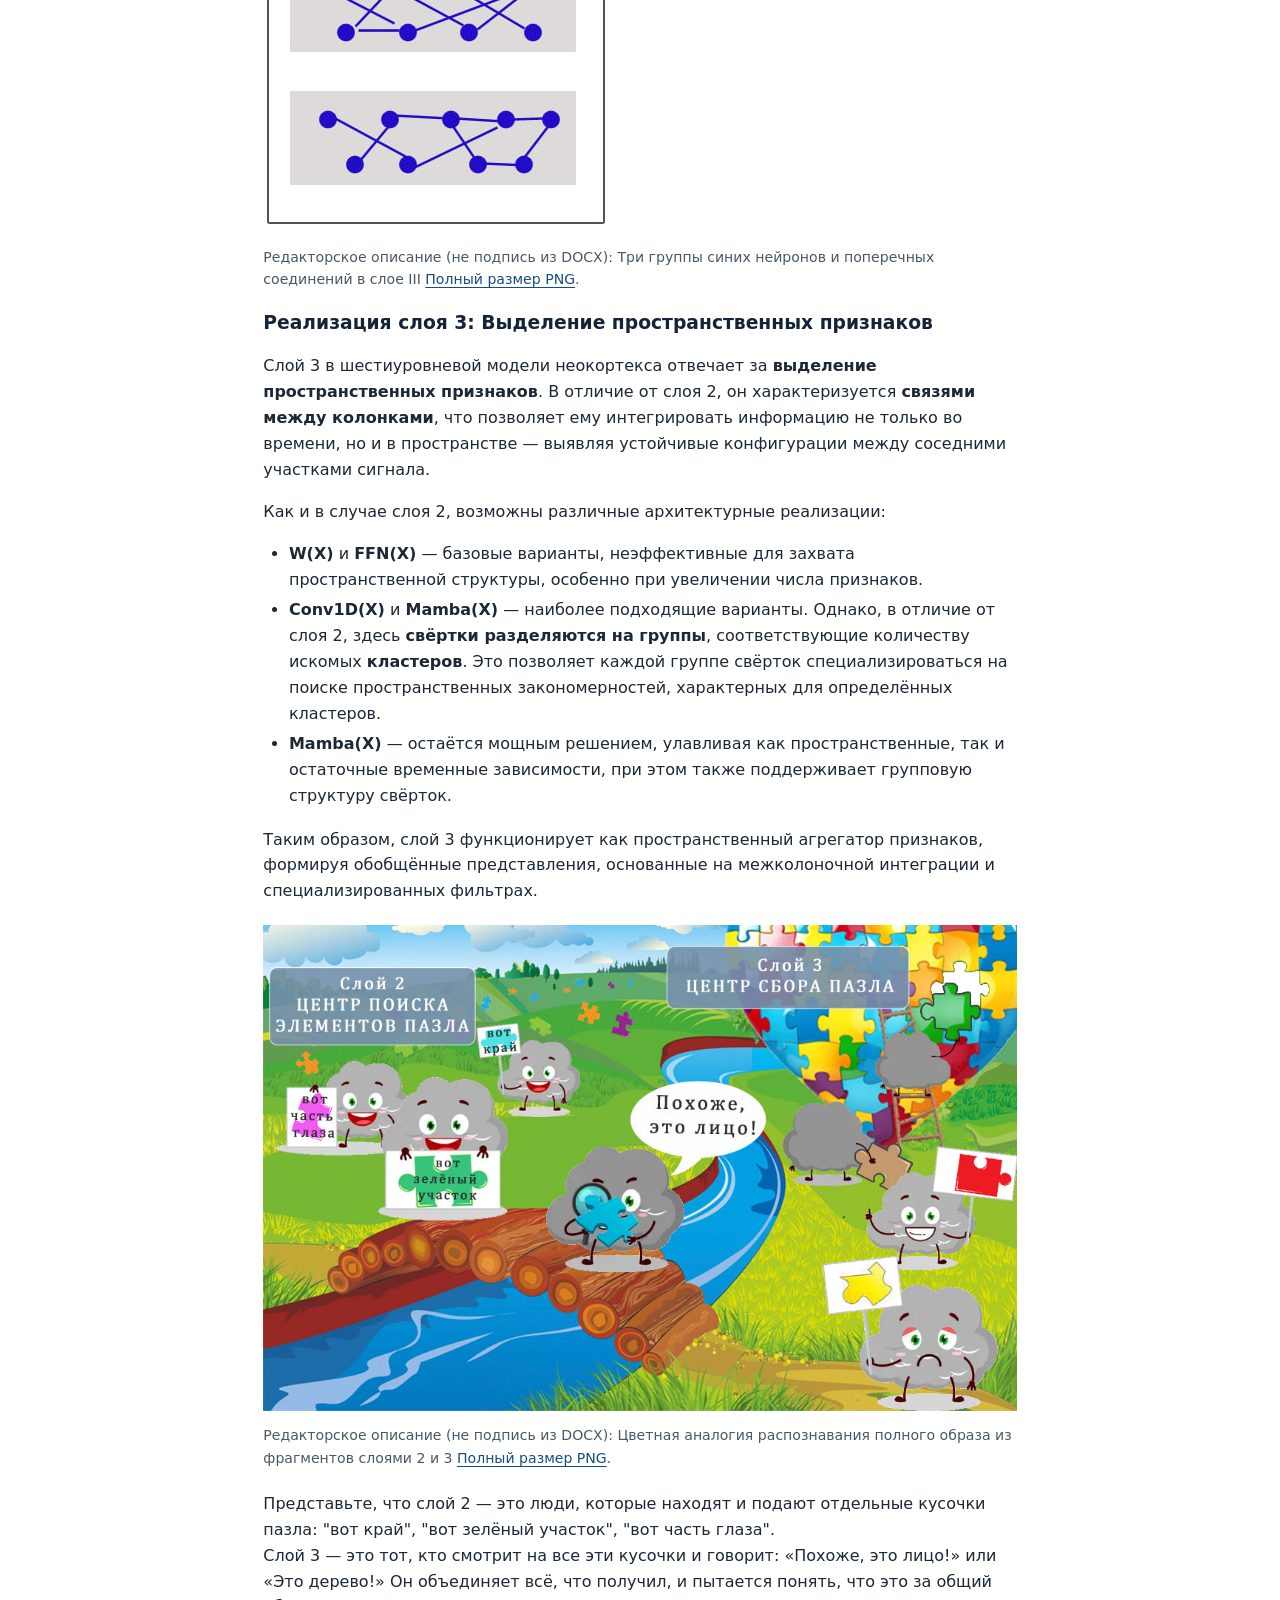
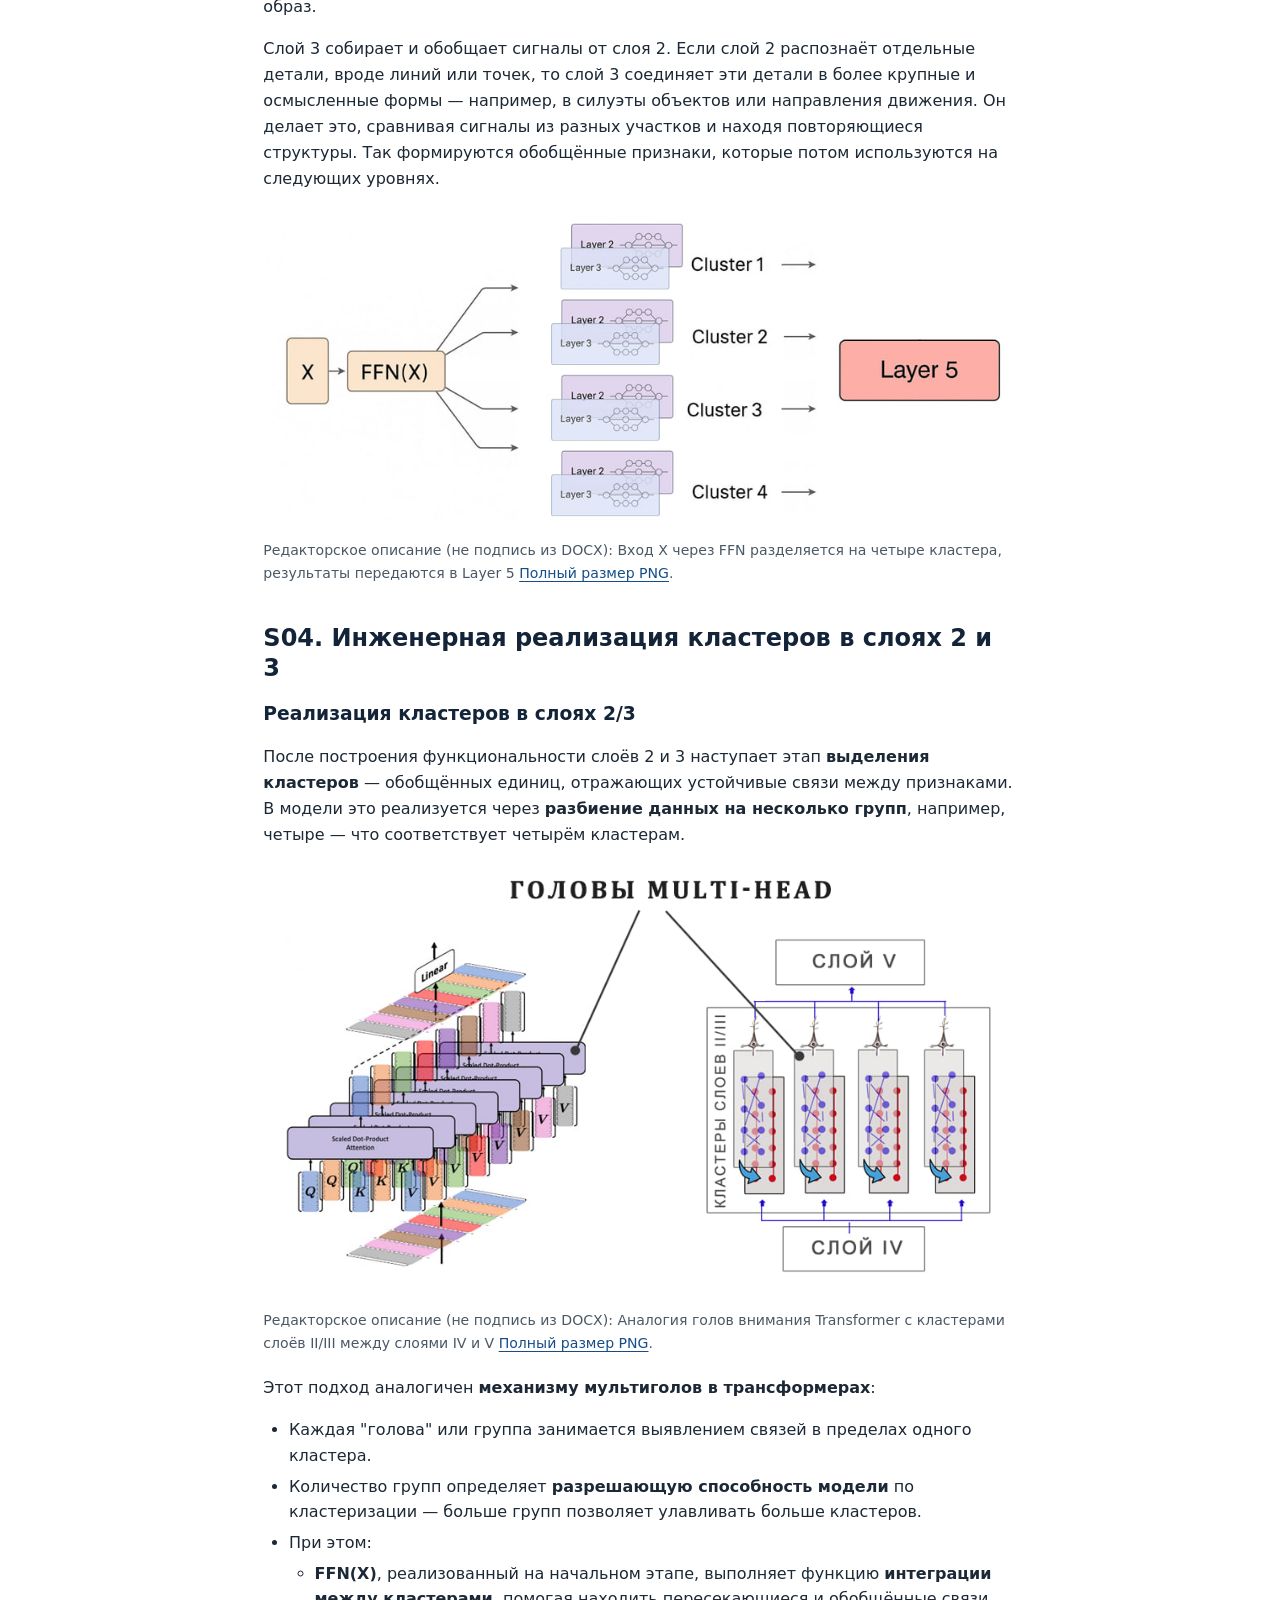
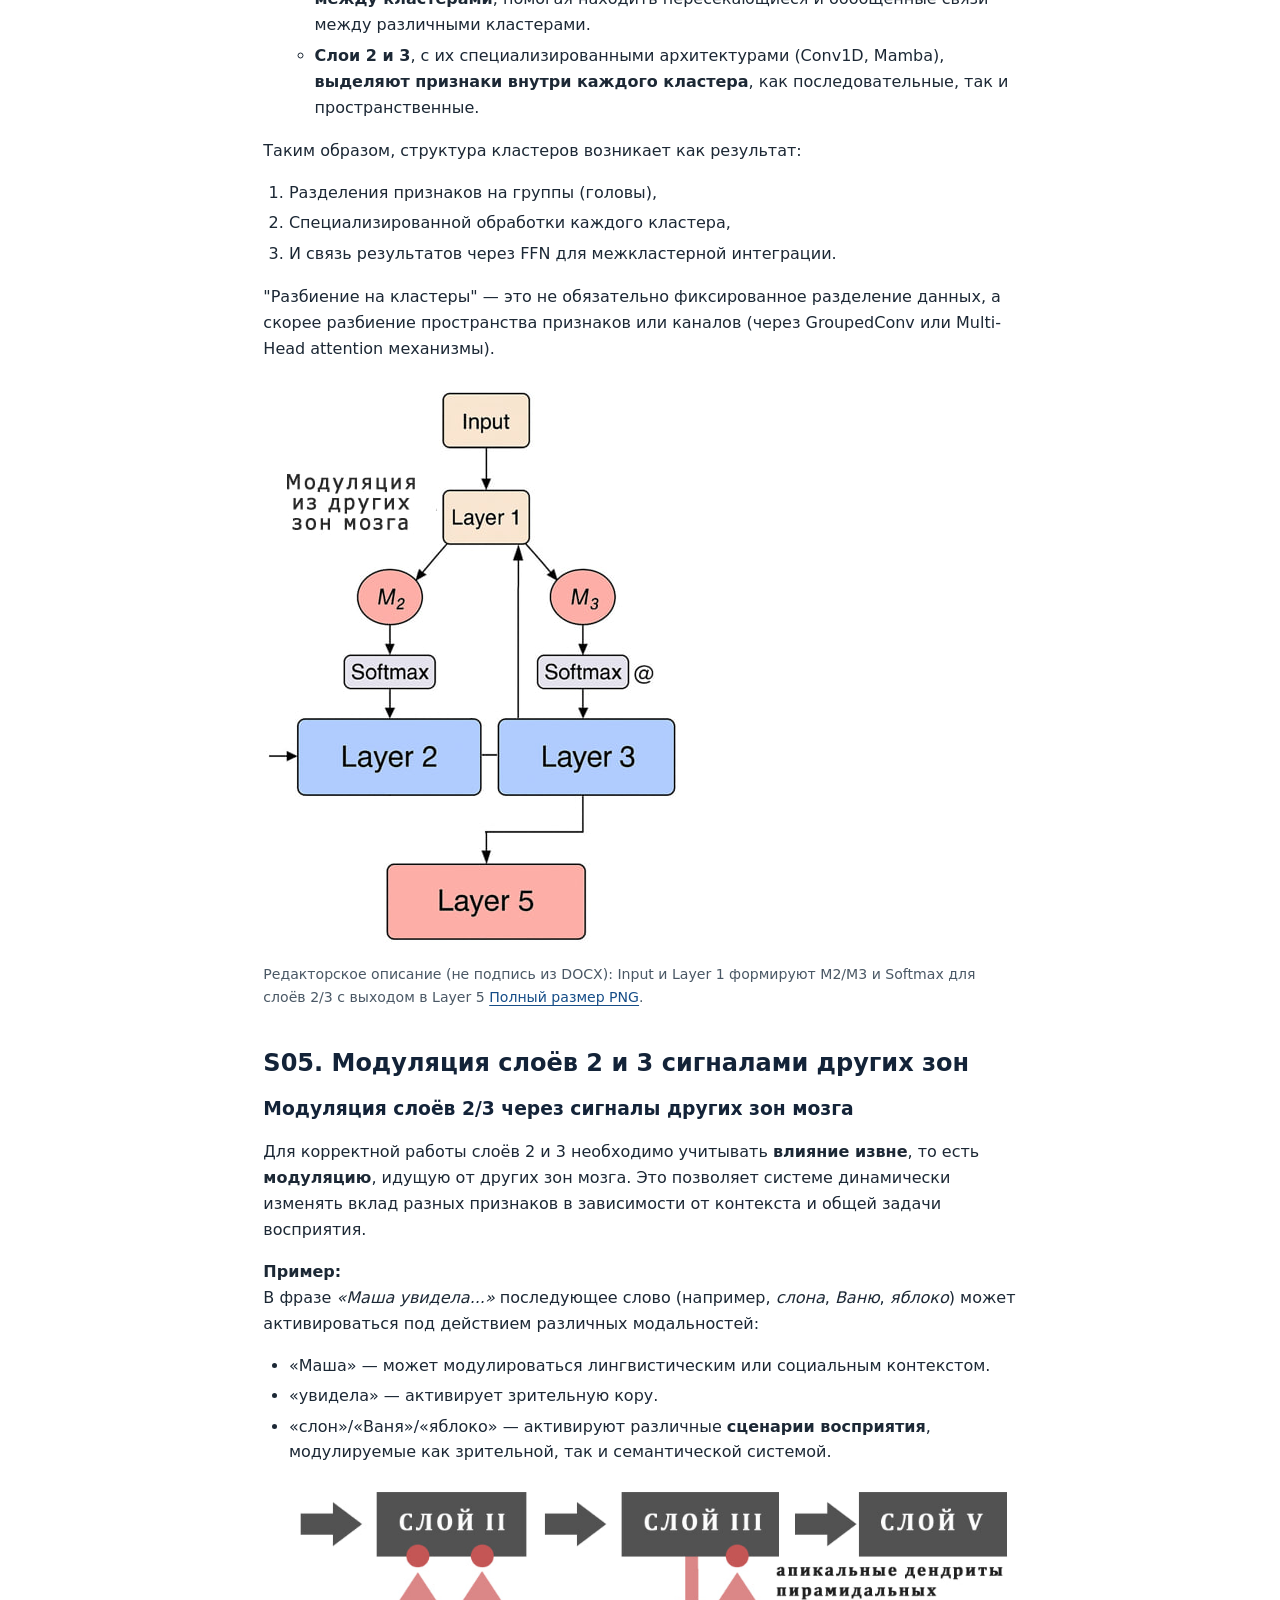
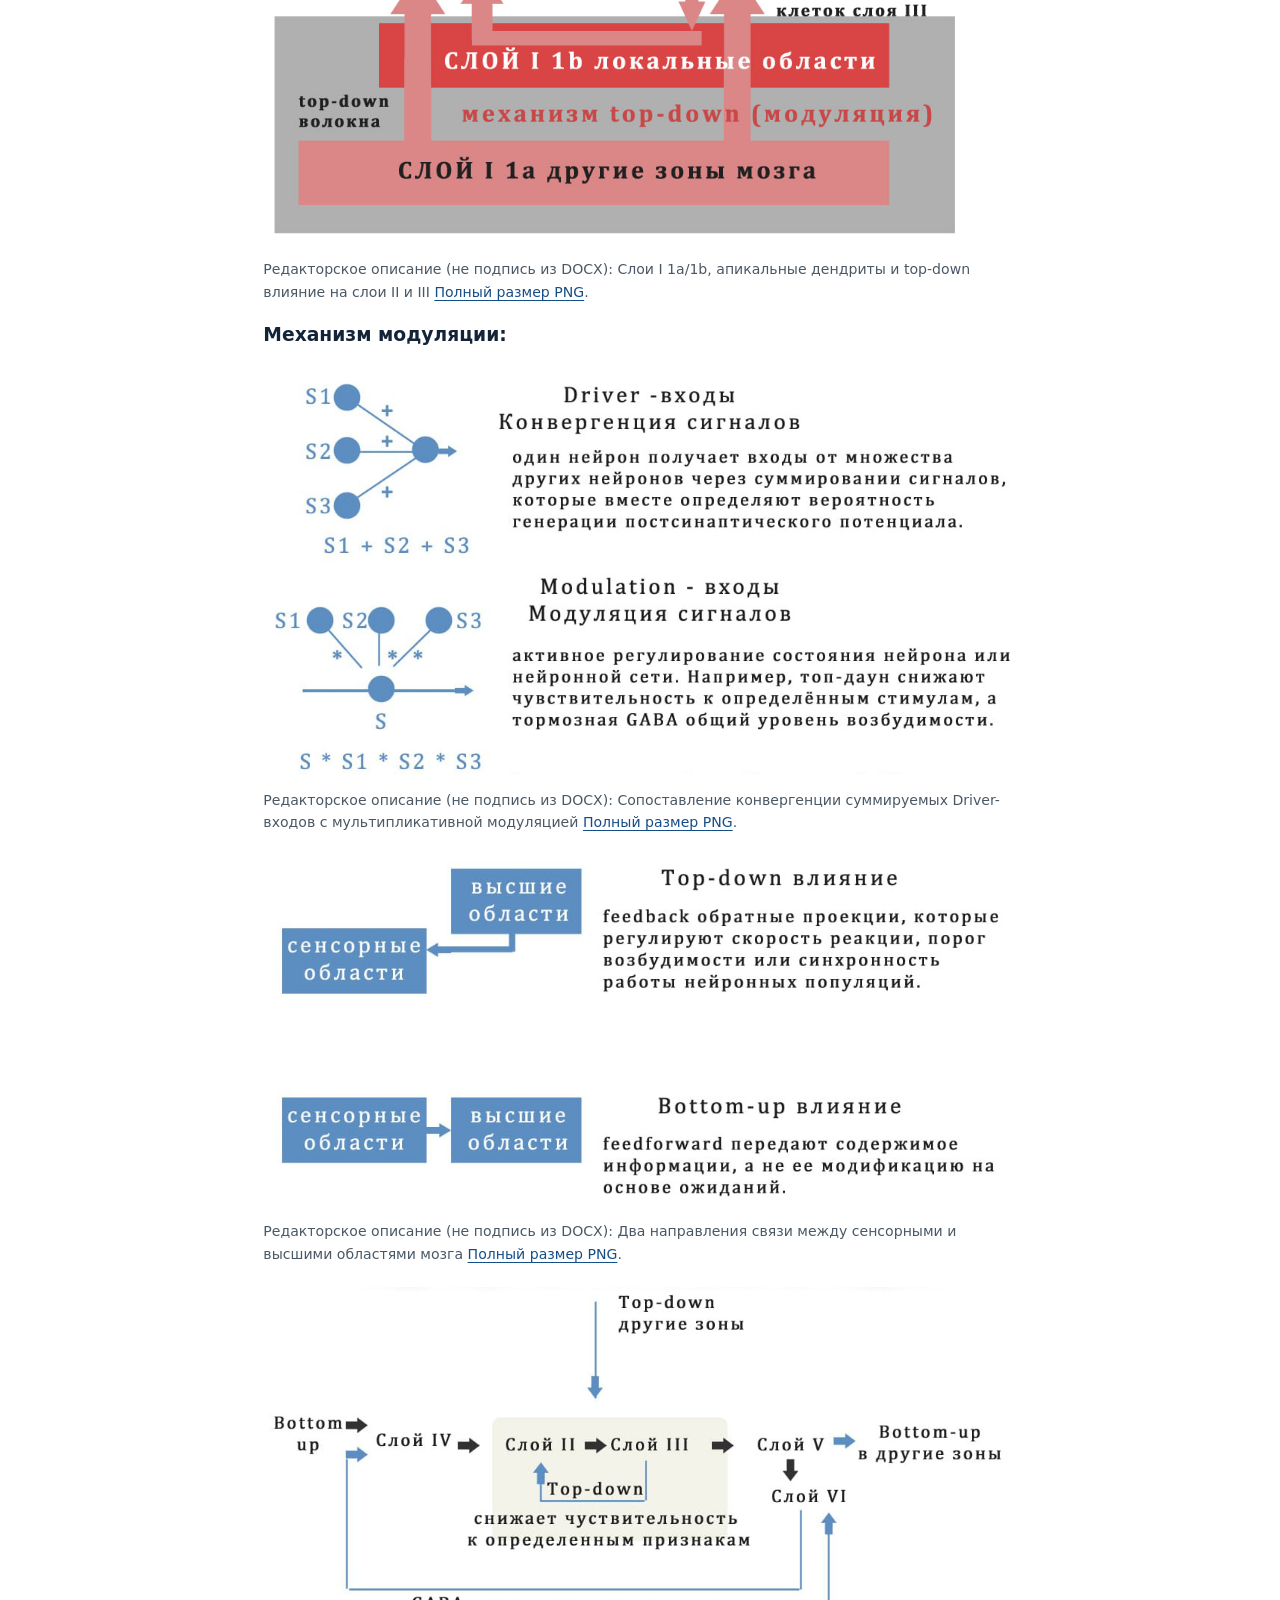
==== commit fee70122: "docs: finish stage 4.10 N01-N06 and update progress [skip ci]" ====
--- a/materials/research_sources/author-documents/six-layer-model/index.html
+++ b/materials/research_sources/author-documents/six-layer-model/index.html
@@ -1,6 +1,6 @@
 <!doctype html><html lang="ru"><head><meta charset="utf-8"><meta name="viewport" content="width=device-width,initial-scale=1"><title>Шестислойная модель</title><link rel="stylesheet" href="../document.css"></head><body>
 <header><h1>Шестислойная модель</h1><p>Неокортекс и нейронные сети · редакция 3, 08.05.2025</p></header>
-<aside>Автоматическое извлечение из авторского DOCX; список разделов и все 381 якорь зафиксированы. В 4.8–4.9 выполняется сверка текста, формул, списков, подписей, изображений и таблиц. <a href="../../raw/%D0%A8%D0%B5%D1%81%D1%82%D0%B8%D1%81%D0%BB%D0%BE%D0%B9%D0%BD%D0%B0%D1%8F%20%D0%BC%D0%BE%D0%B4%D0%B5%D0%BB%D1%8C.docx">Оригинал DOCX</a> · <a href="mapping.md">Соответствия</a></aside>
+<aside>Автоматическое извлечение из авторского DOCX; список разделов и все 381 якорь зафиксированы. Текст и списки сверены в 4.8; изображения и таблицы — в 4.9. Биологические источники и инженерные аналогии проверены отдельно в <a href="review.md#stage-410">разделе 4.10 (N01–N06)</a>. Инженерные формулы и реализация — задачи 4.11–4.12. <a href="../../raw/%D0%A8%D0%B5%D1%81%D1%82%D0%B8%D1%81%D0%BB%D0%BE%D0%B9%D0%BD%D0%B0%D1%8F%20%D0%BC%D0%BE%D0%B4%D0%B5%D0%BB%D1%8C.docx">Оригинал DOCX</a> · <a href="mapping.md">Соответствия</a></aside>
 <nav aria-label="Оглавление"><ol><li><a href="#S01">S01: Титульная таблица и классическая модель неокортекса</a></li><li><a href="#S02">S02: Формирование кластеров и связь слоёв 2 и 3</a></li><li><a href="#S03">S03: Реализация слоёв 2 и 3: последовательные и пространственные признаки</a></li><li><a href="#S04">S04: Инженерная реализация кластеров в слоях 2 и 3</a></li><li><a href="#S05">S05: Модуляция слоёв 2 и 3 сигналами других зон</a></li><li><a href="#S06">S06: Слой 5: обобщение, выбор сигнала и модуляция</a></li><li><a href="#S07">S07: Входы слоя 4 и локальная ошибка слоя 6</a></li><li><a href="#S08">S08: Слой 1 и модулирующие обратные связи</a></li><li><a href="#S09">S09: Сопоставление с Transformer, FFN и Mamba</a></li><li><a href="#S10">S10: Иерархический гистерезис, асимметрия и таблицы механизмов</a></li><li><a href="#S11">S11: Архитектурная модель и схемы прохождения сигналов</a></li><li><a href="#S12">S12: Флуктуации, закон Вебера и биологические параллели</a></li><li><a href="#S13">S13: Фазовое пространство градиентов и иерархия пауз</a></li><li><a href="#S14">S14: Функции активации с флуктуациями</a></li><li><a href="#S15">S15: Контрастность и селективное усиление</a></li><li><a href="#S16">S16: Мембранная инерция и HysteresisResidual</a></li><li><a href="#S17">S17: Волновые свойства и пример амплитудного гистерезиса</a></li></ol></nav><main><section id="S01"><h2>S01. Титульная таблица и классическая модель неокортекса</h2>
 <div id="B001" class="table-wrapper"><table id="table-1"><tbody><tr><td><p><strong>Неокортекс и нейронные сети</strong><strong>. </strong><strong><br></strong>Редакция 3.</p>
 <p>Автор: Илья Зеленский</p>
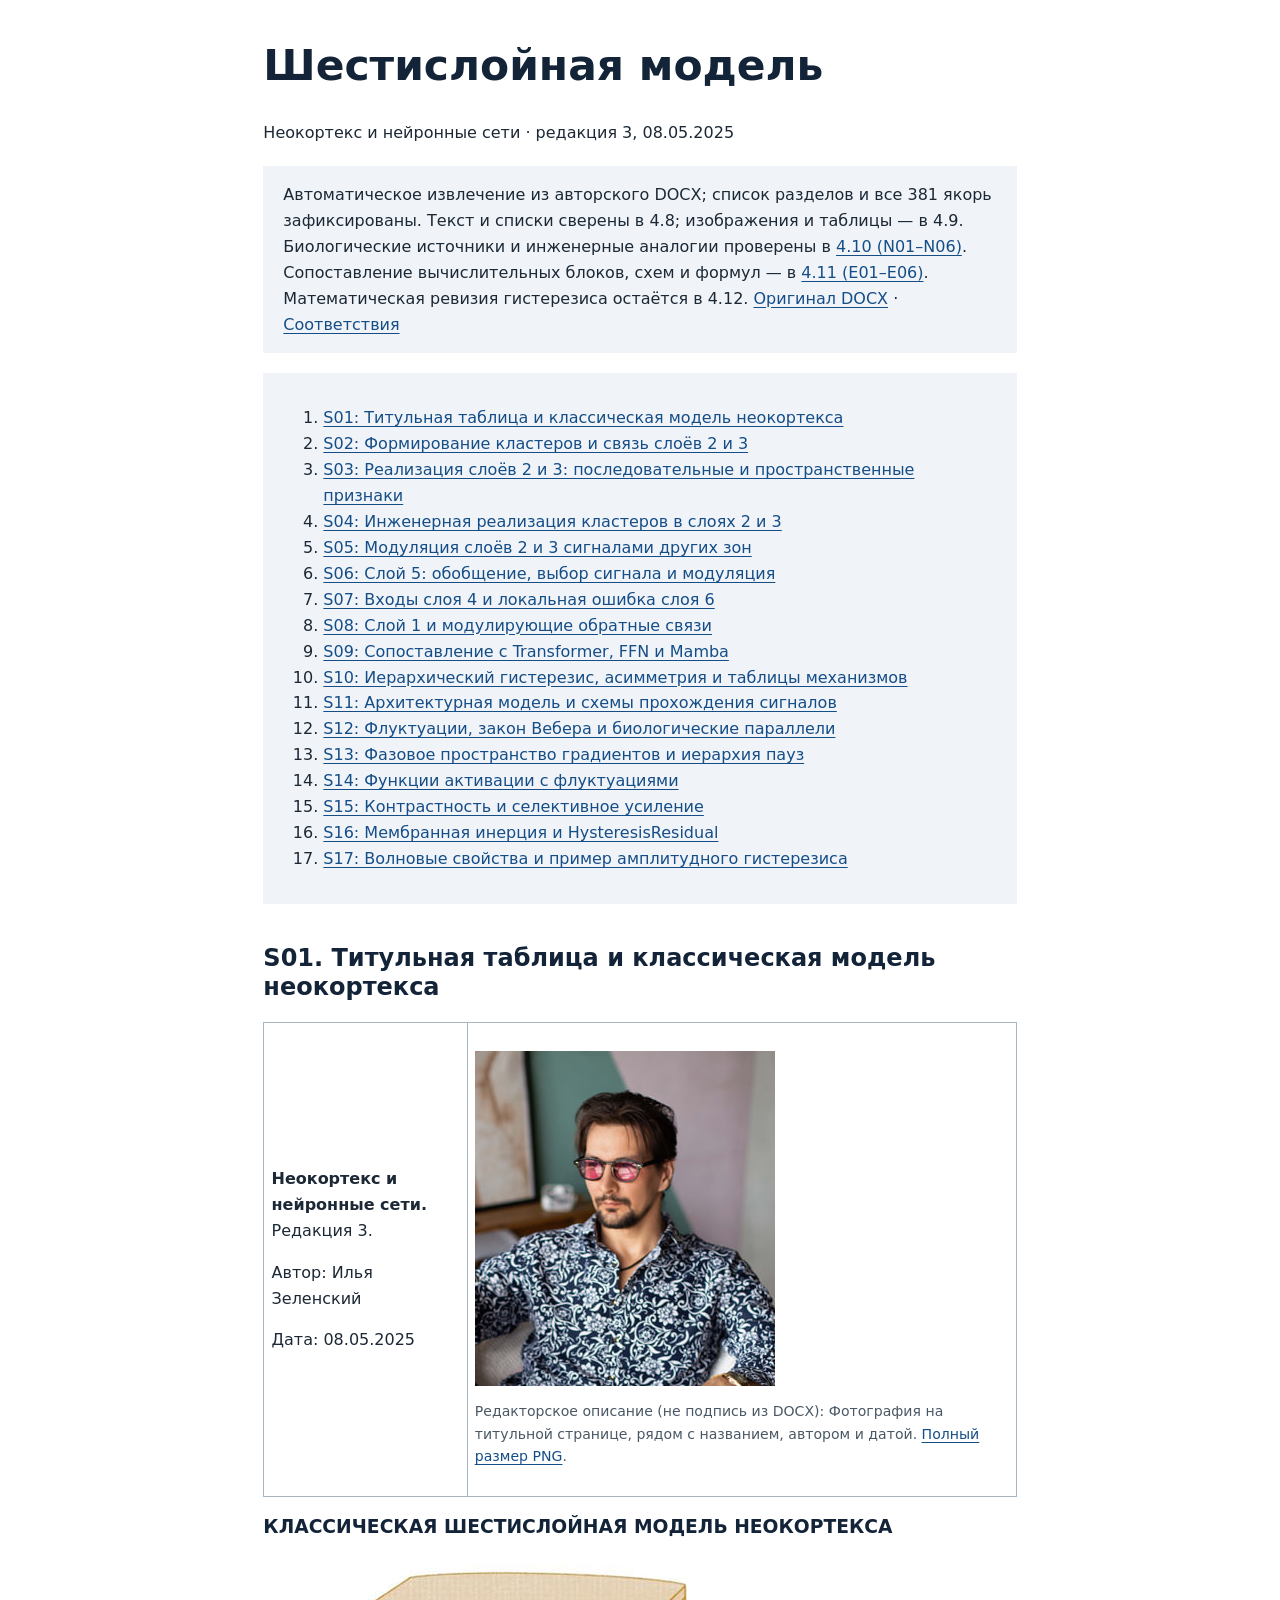
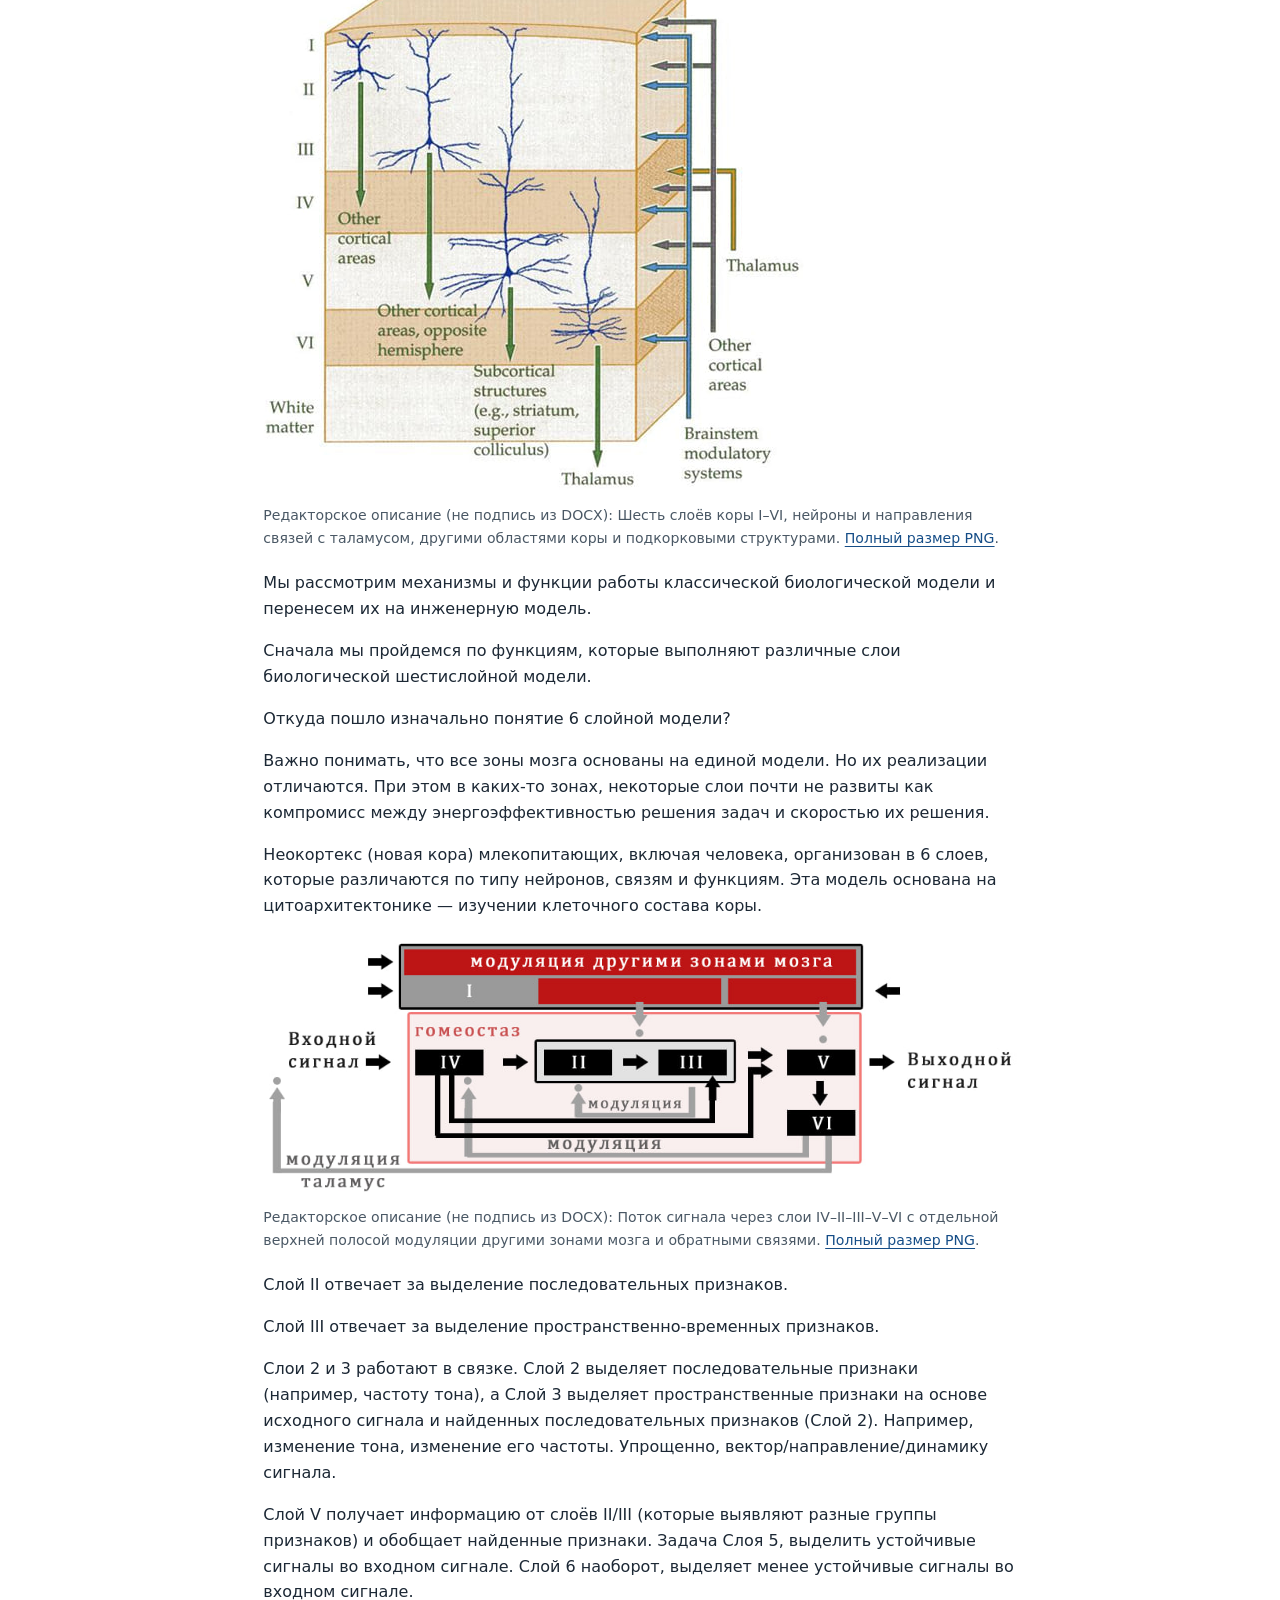
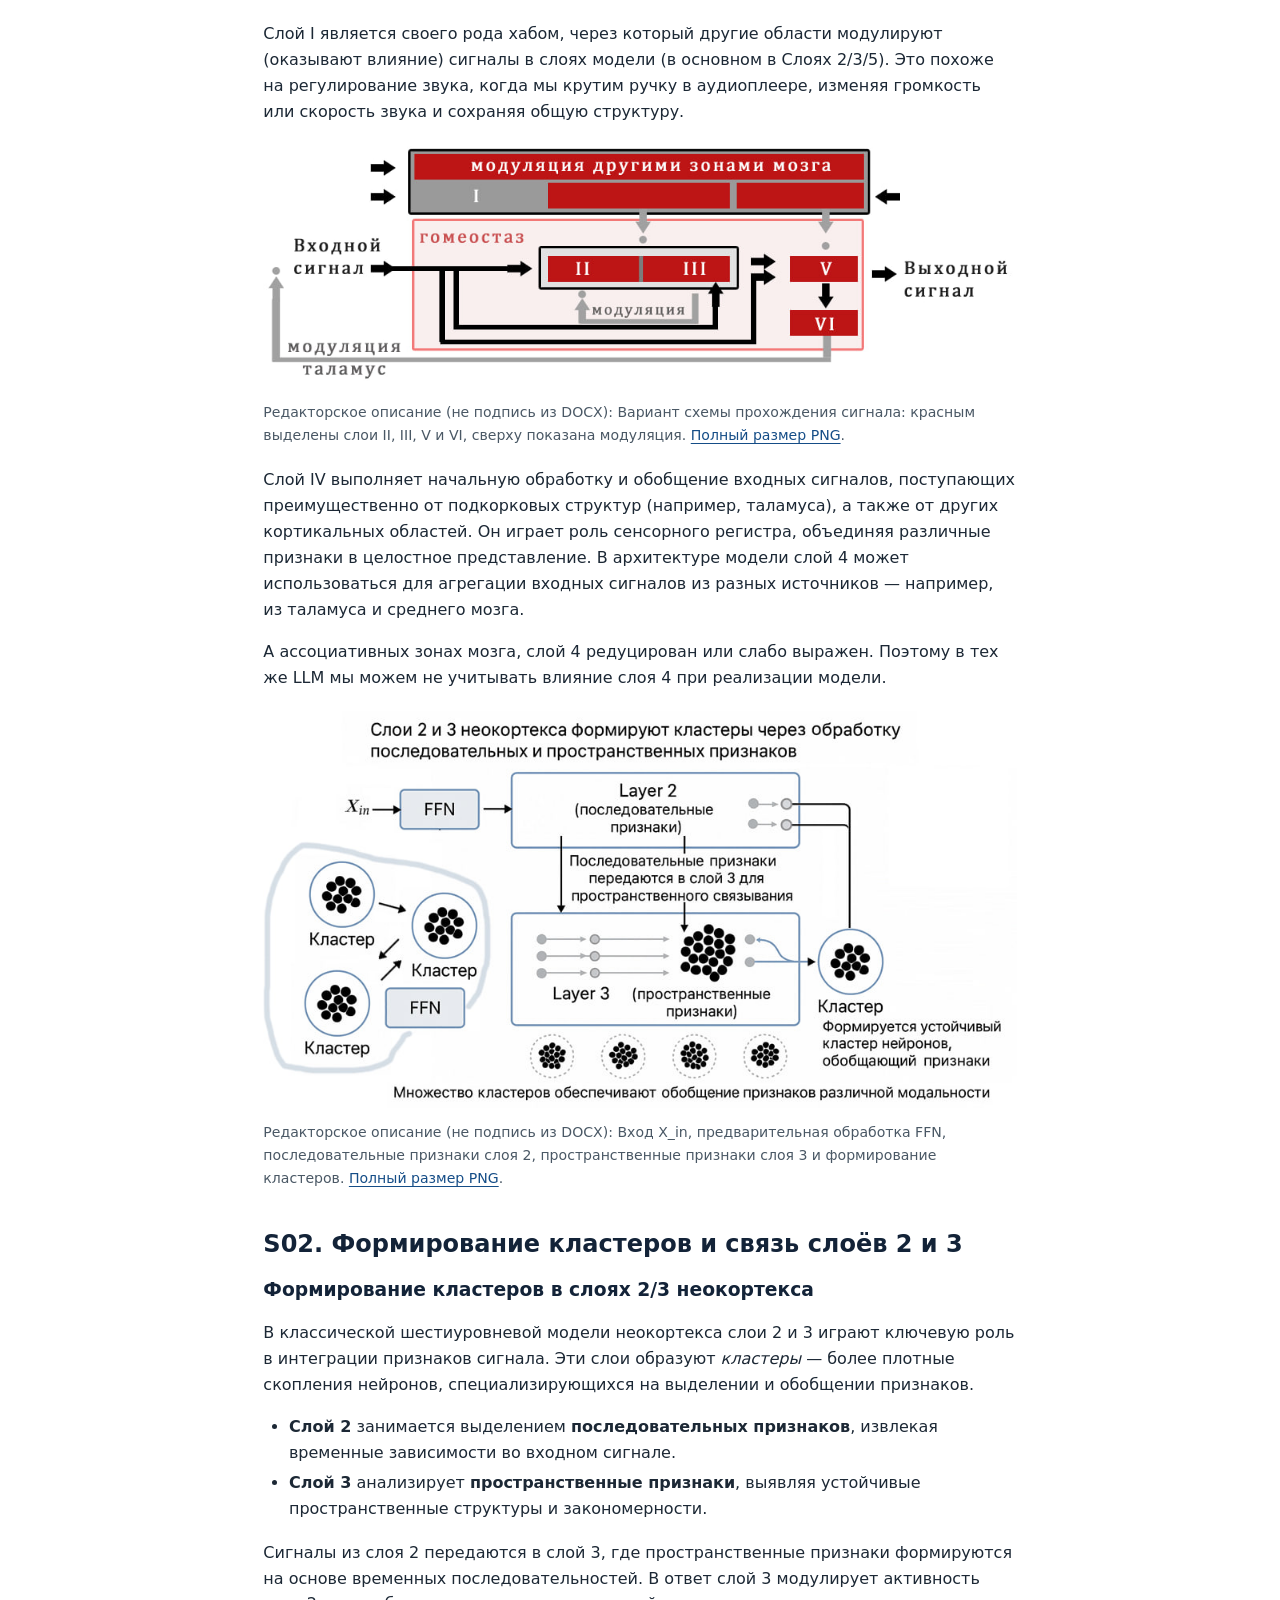
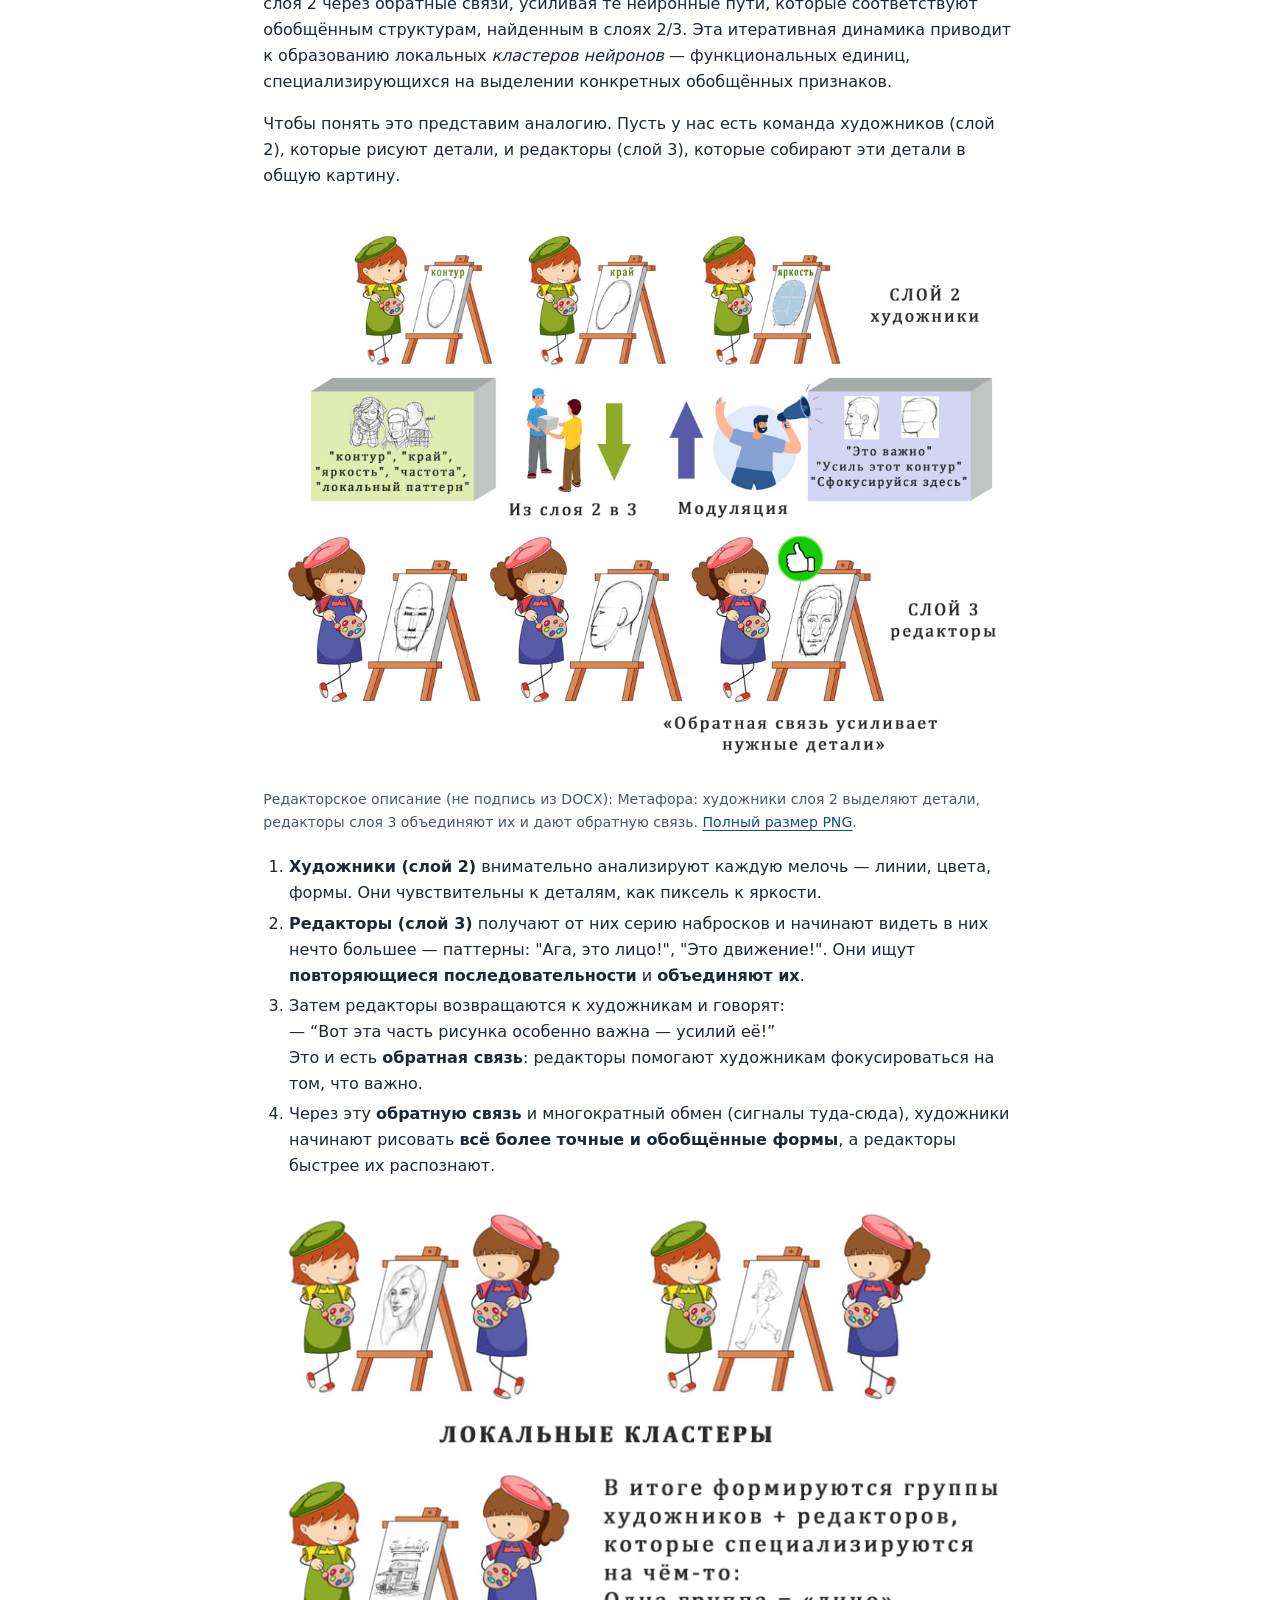
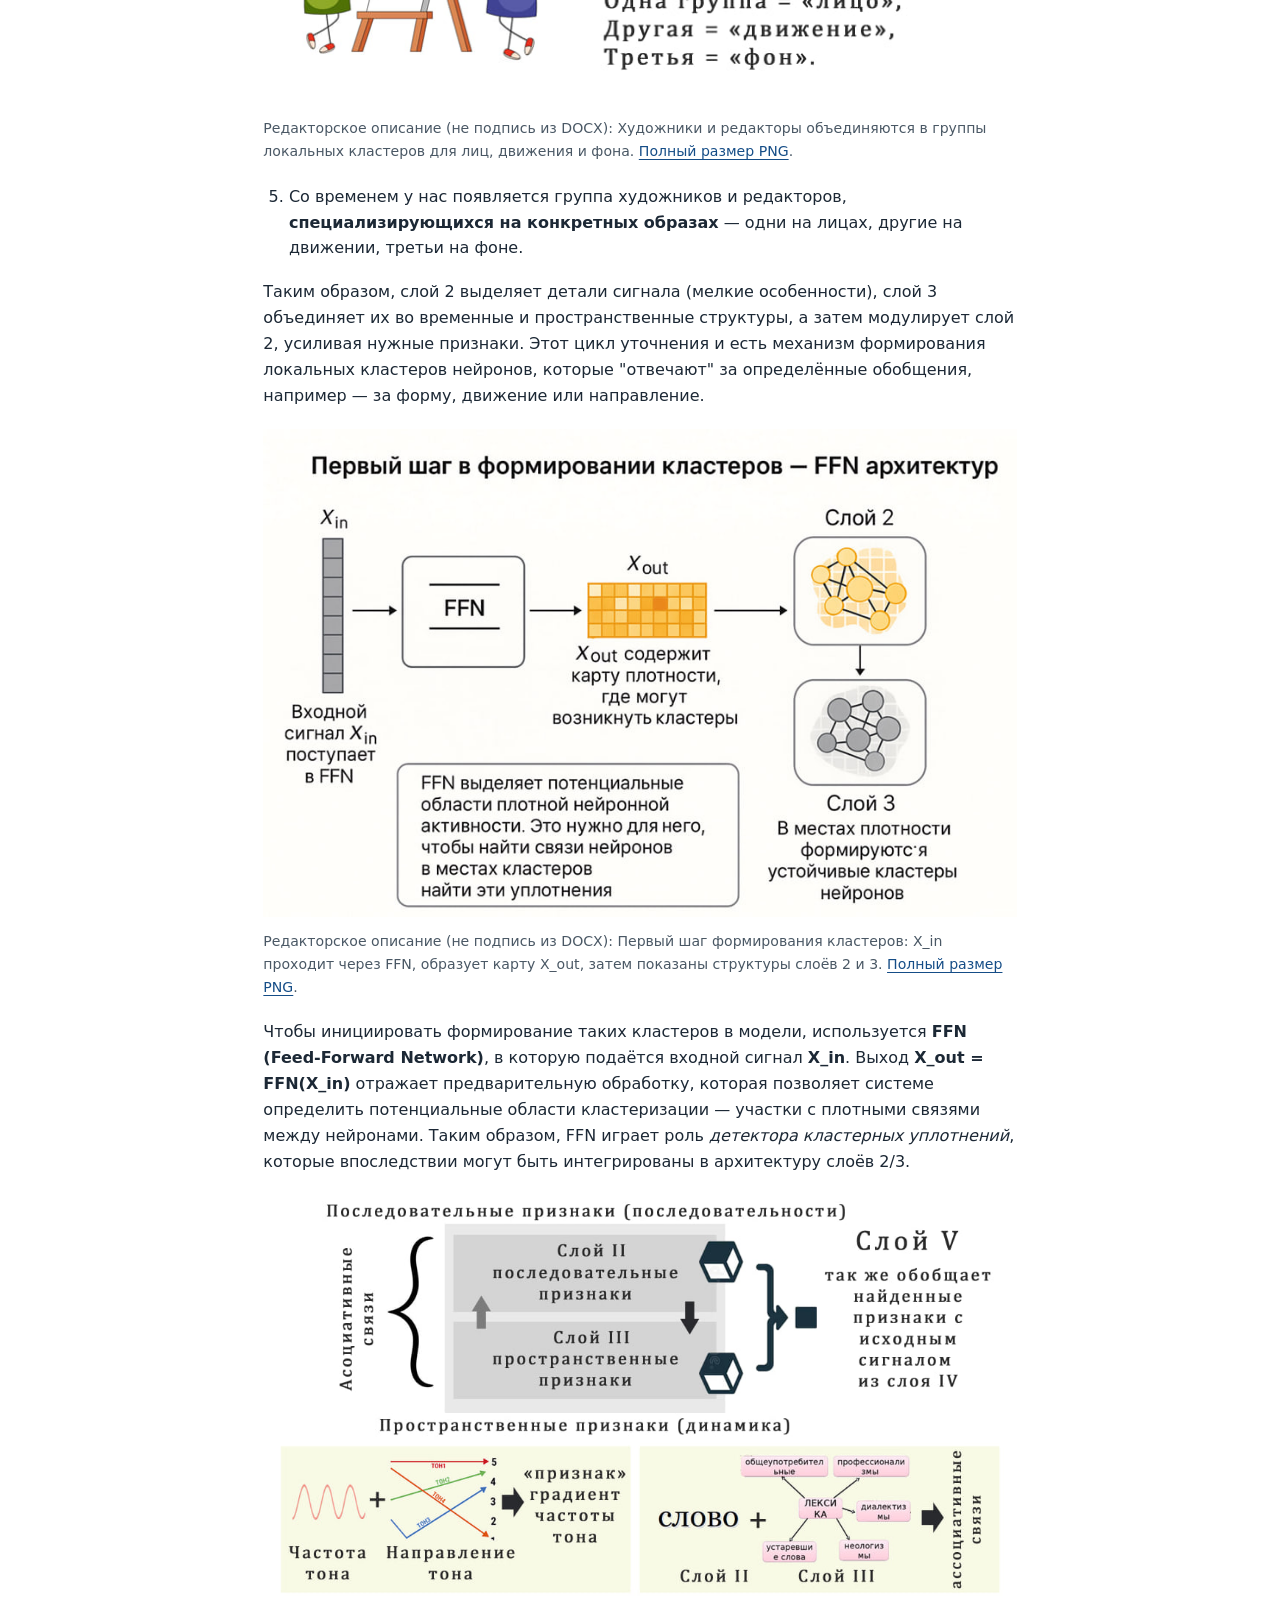
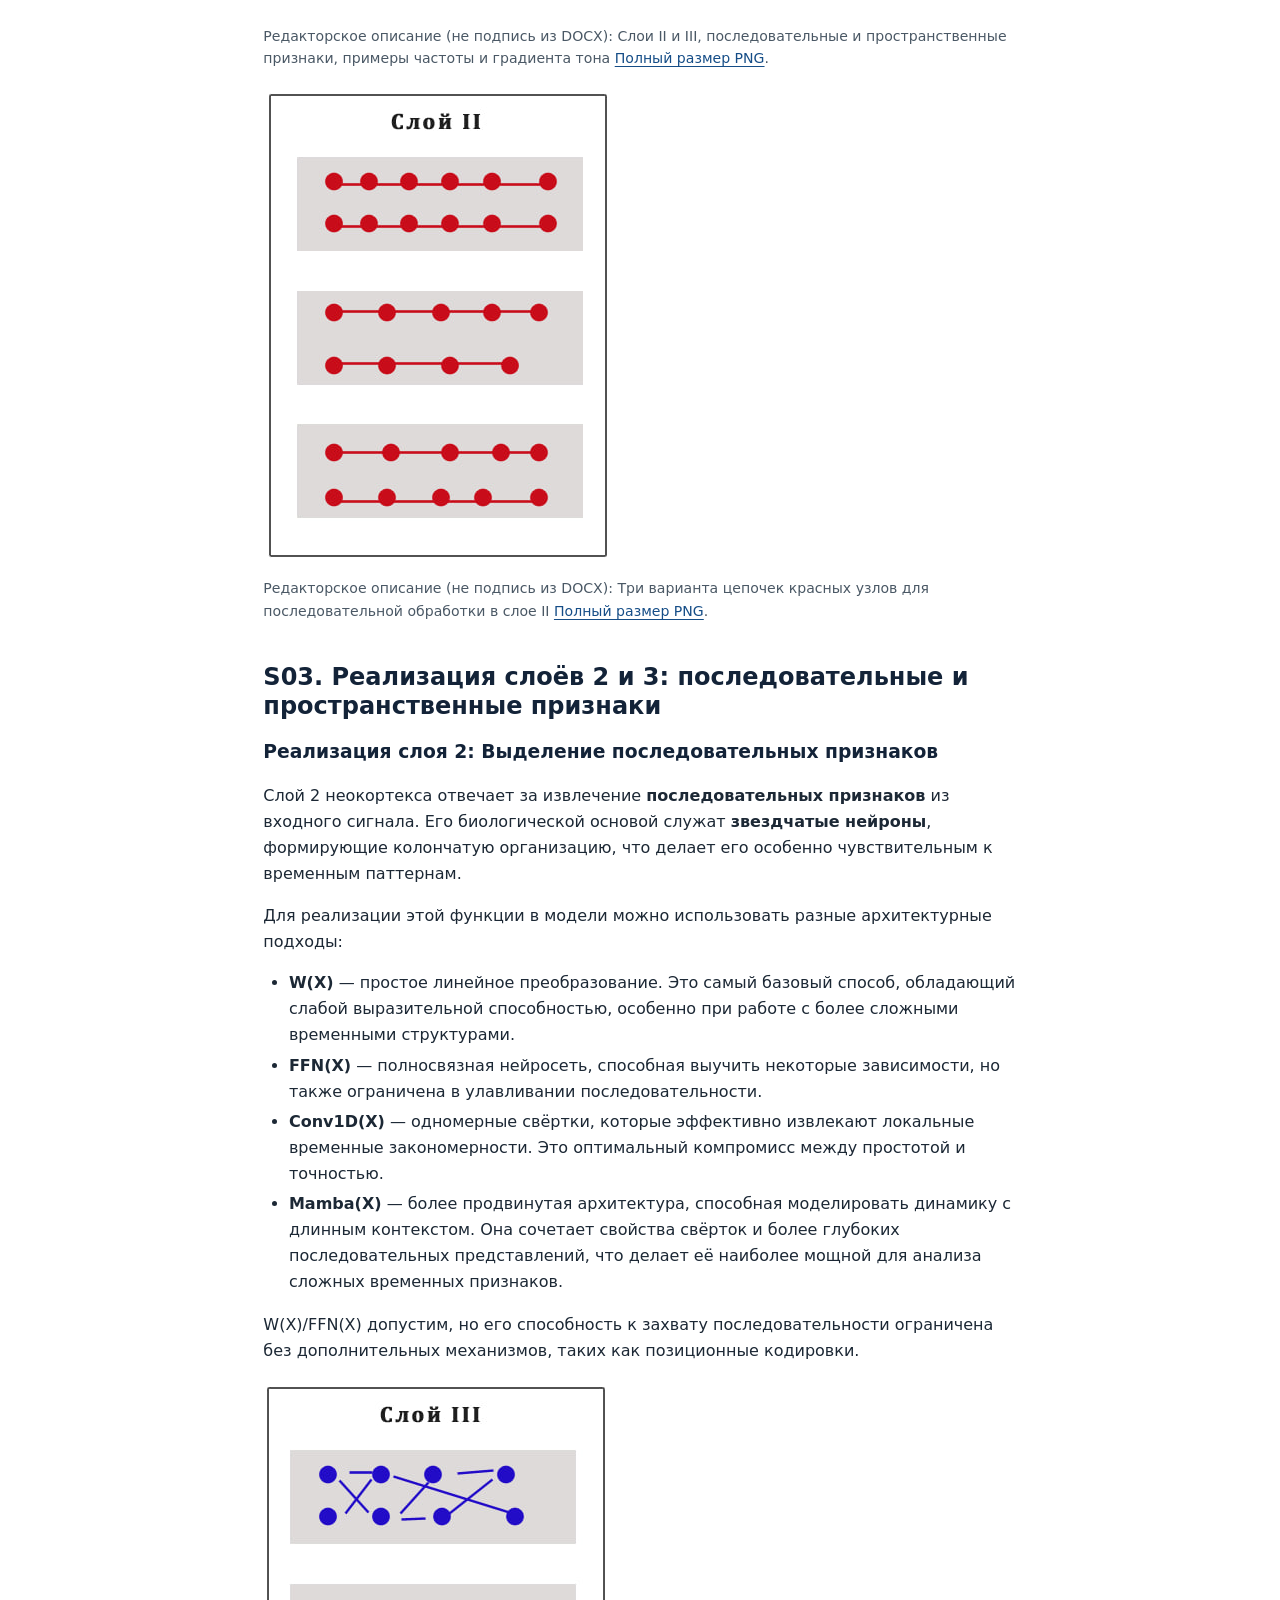
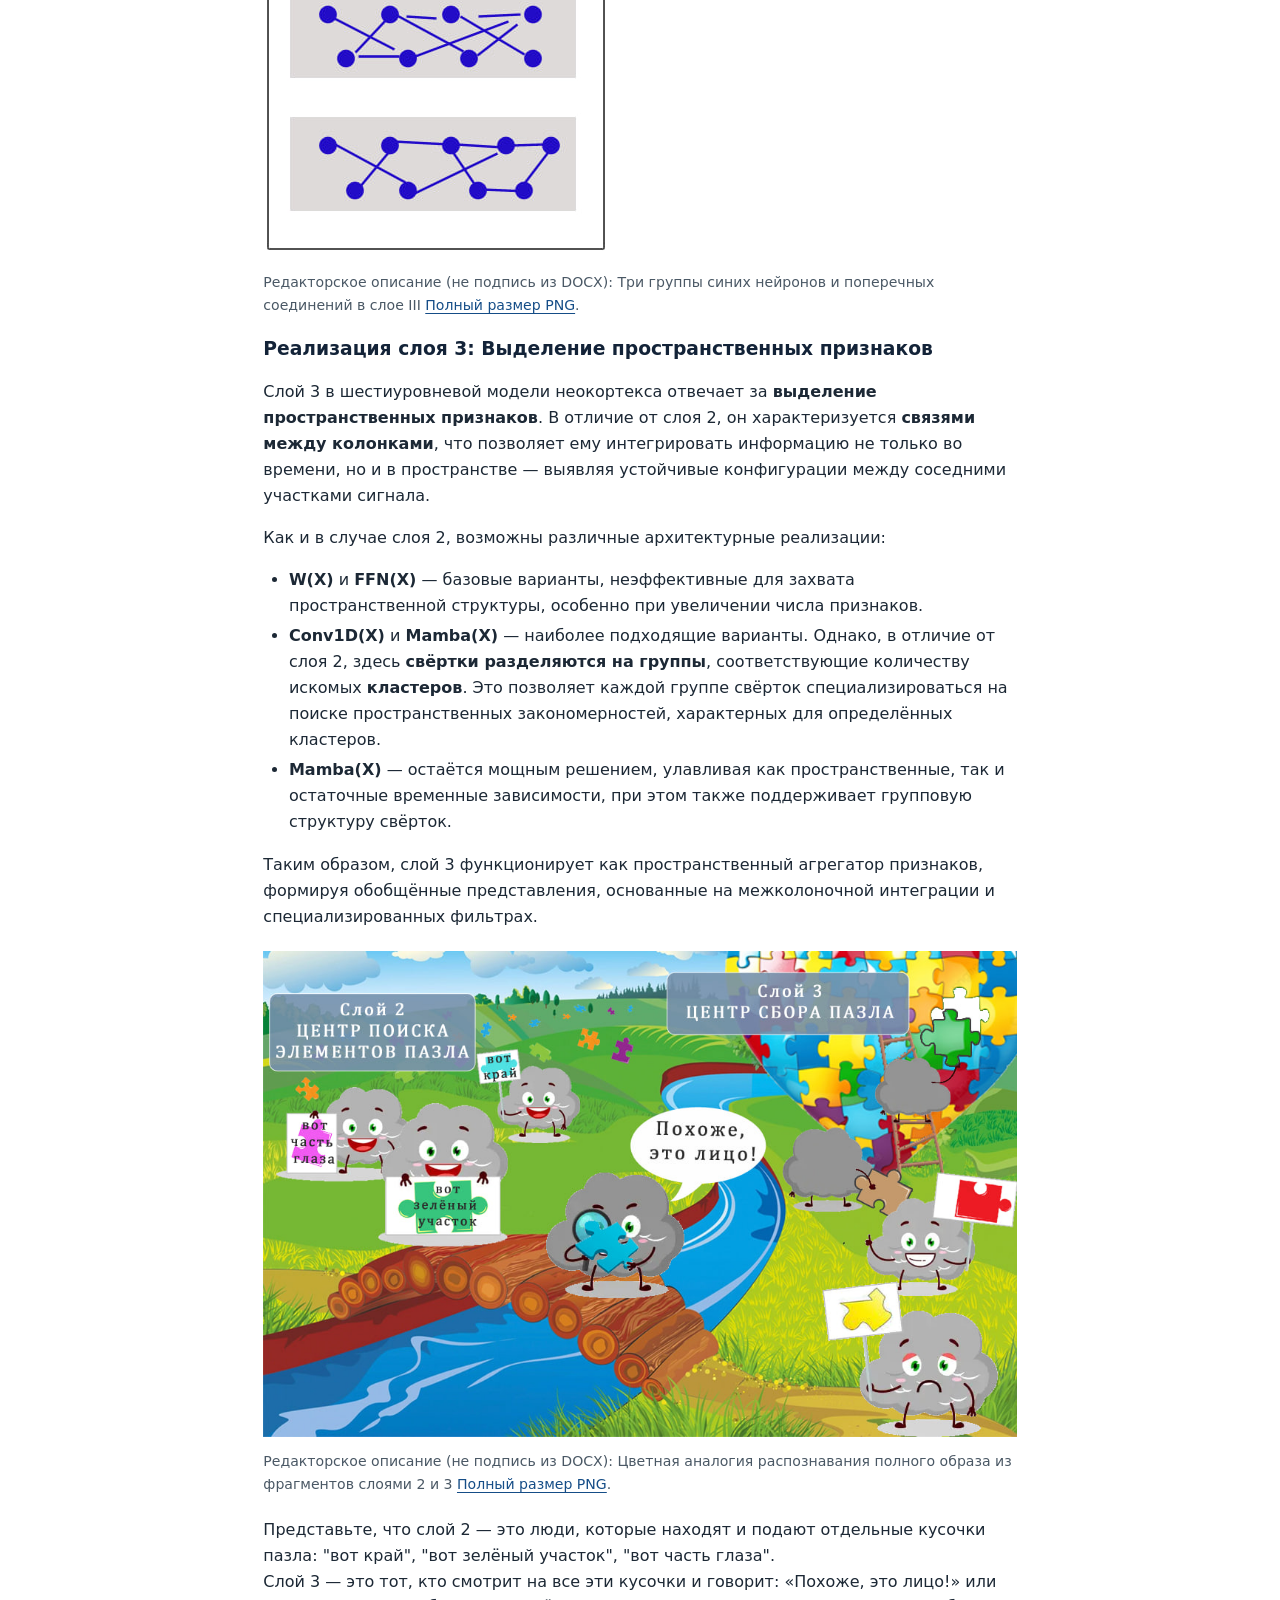
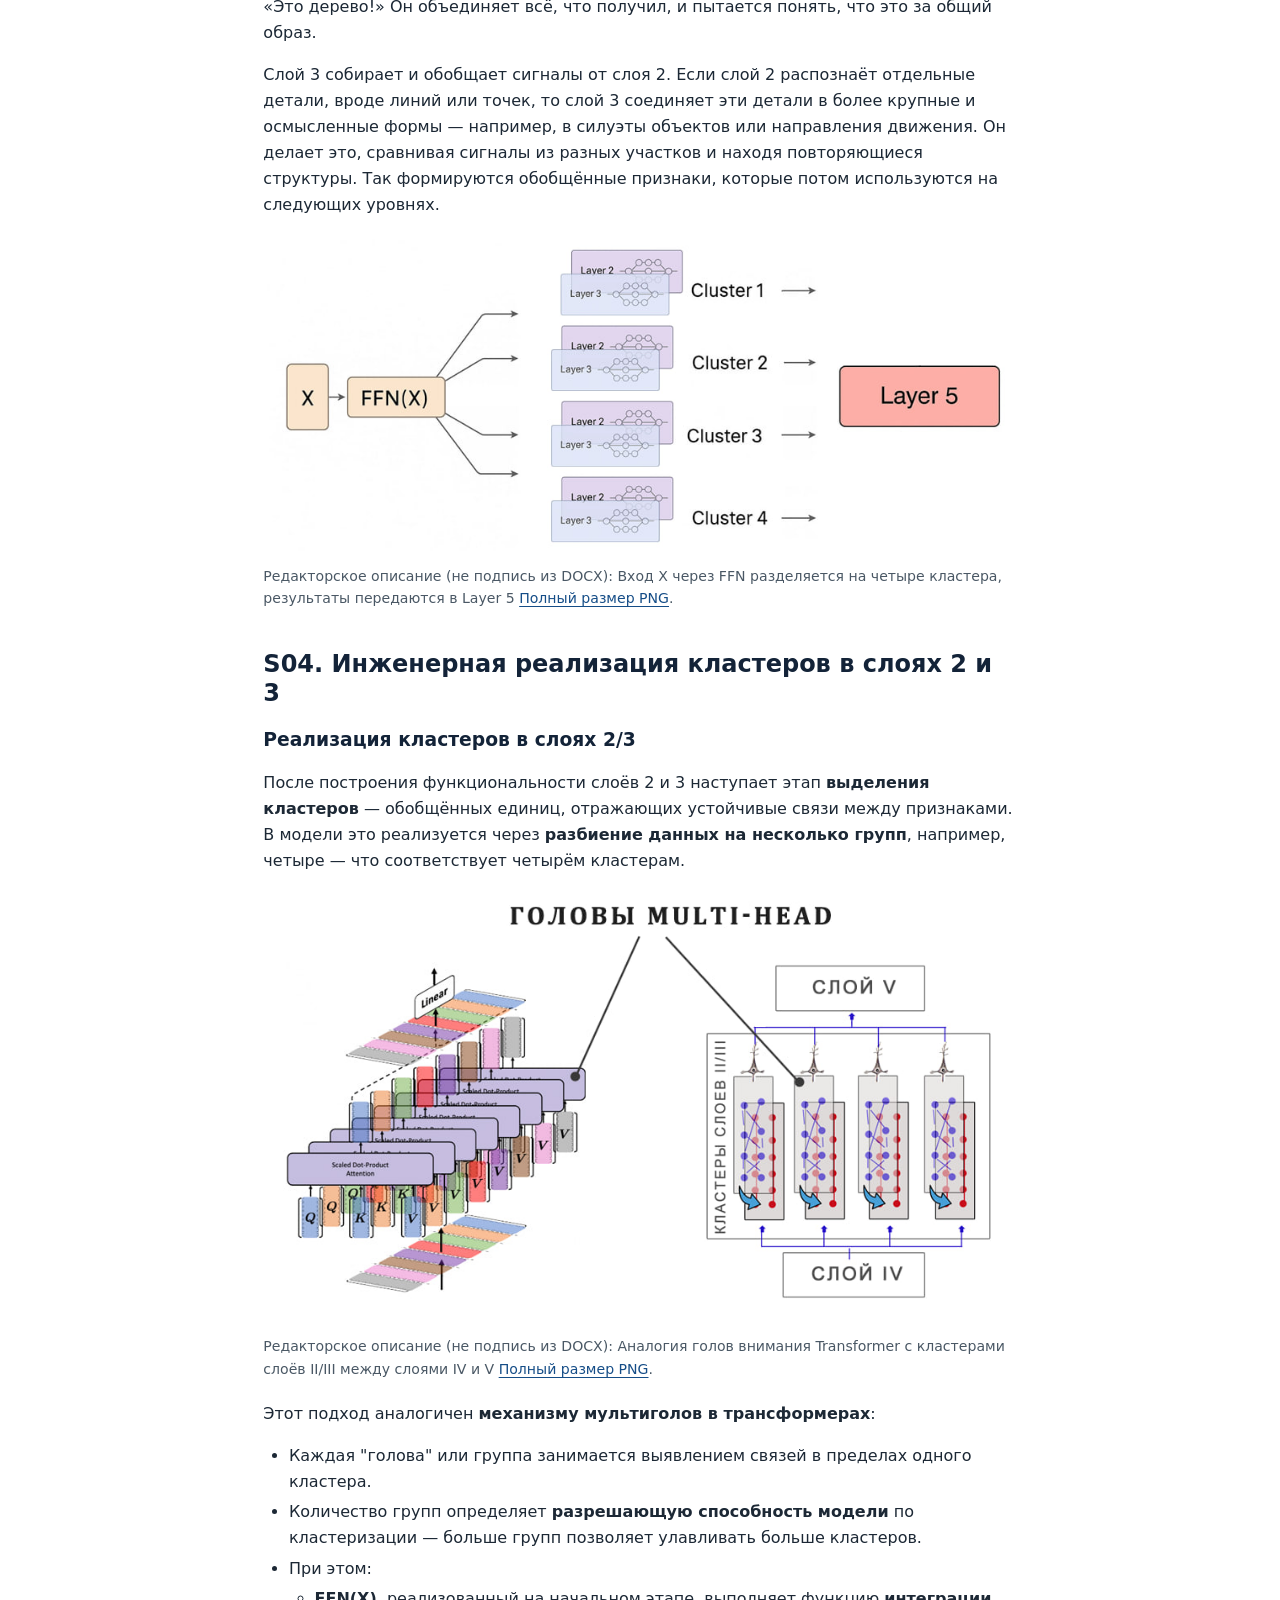
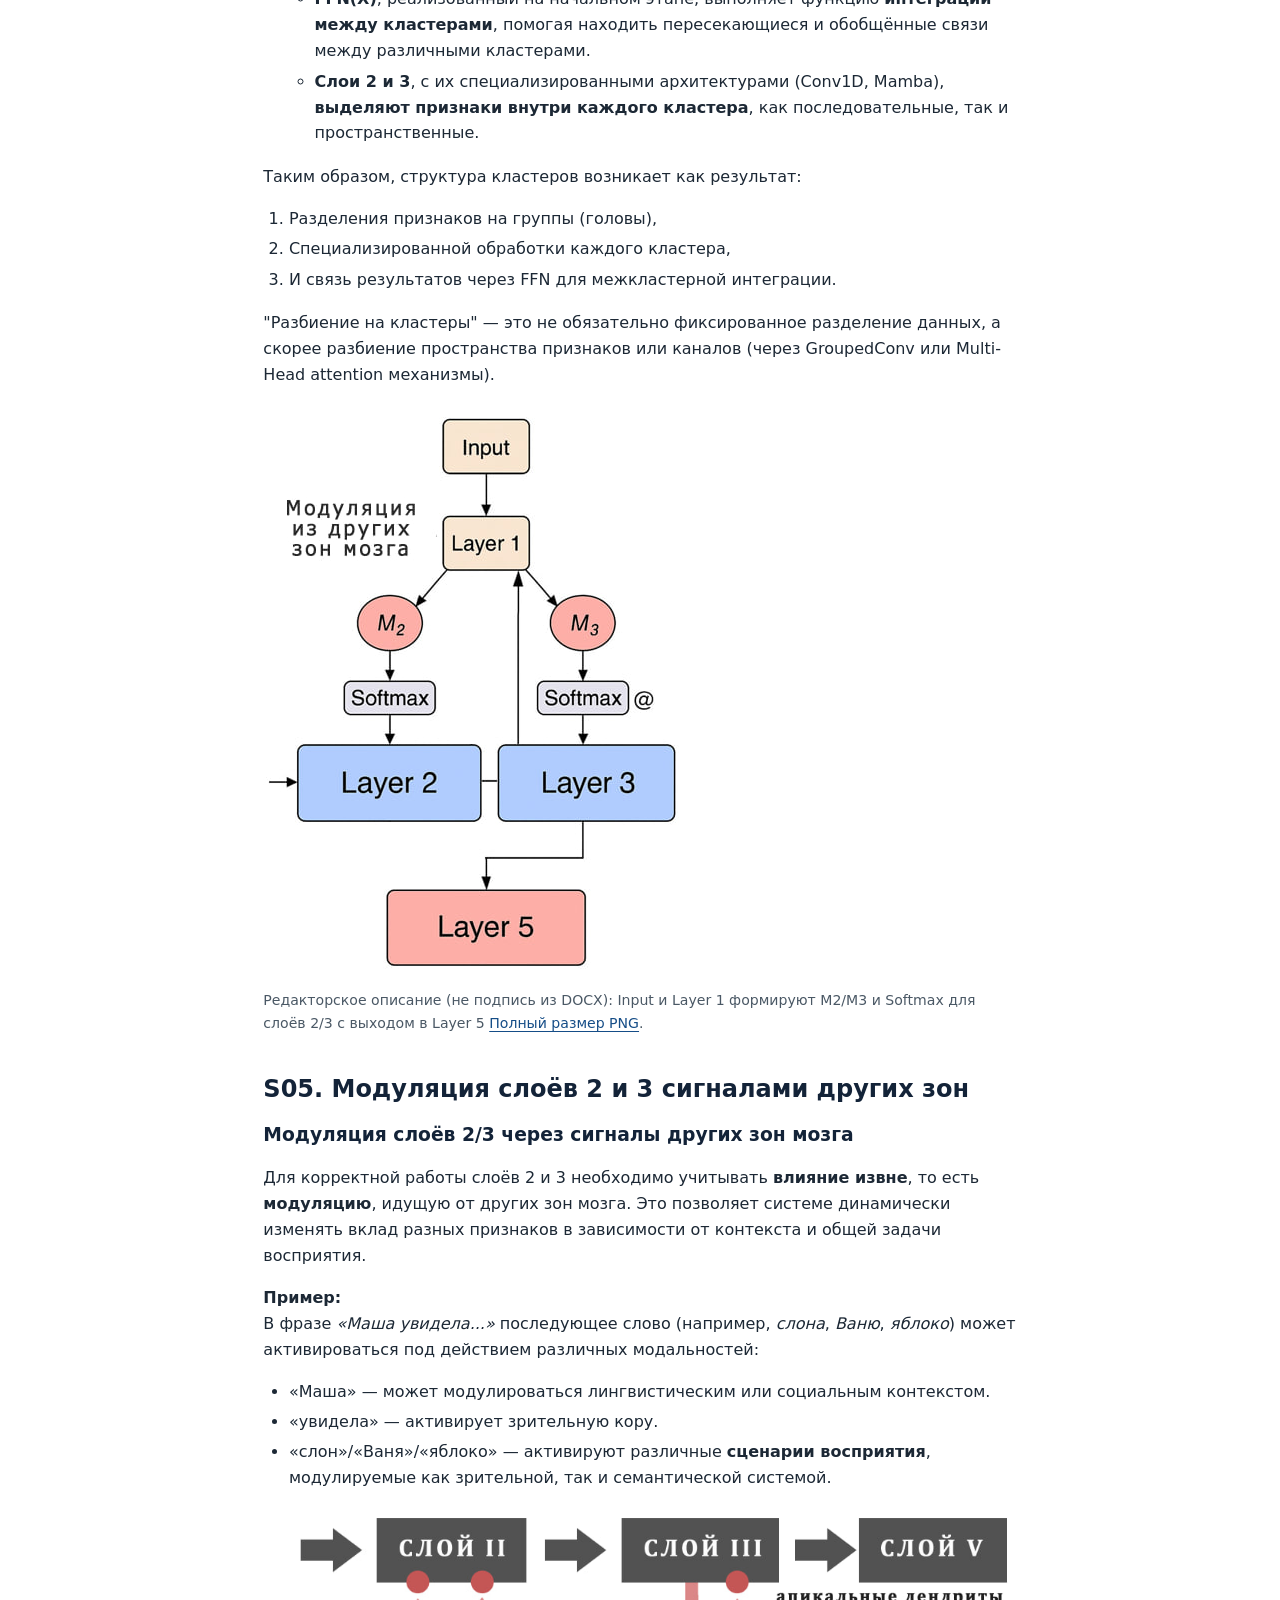
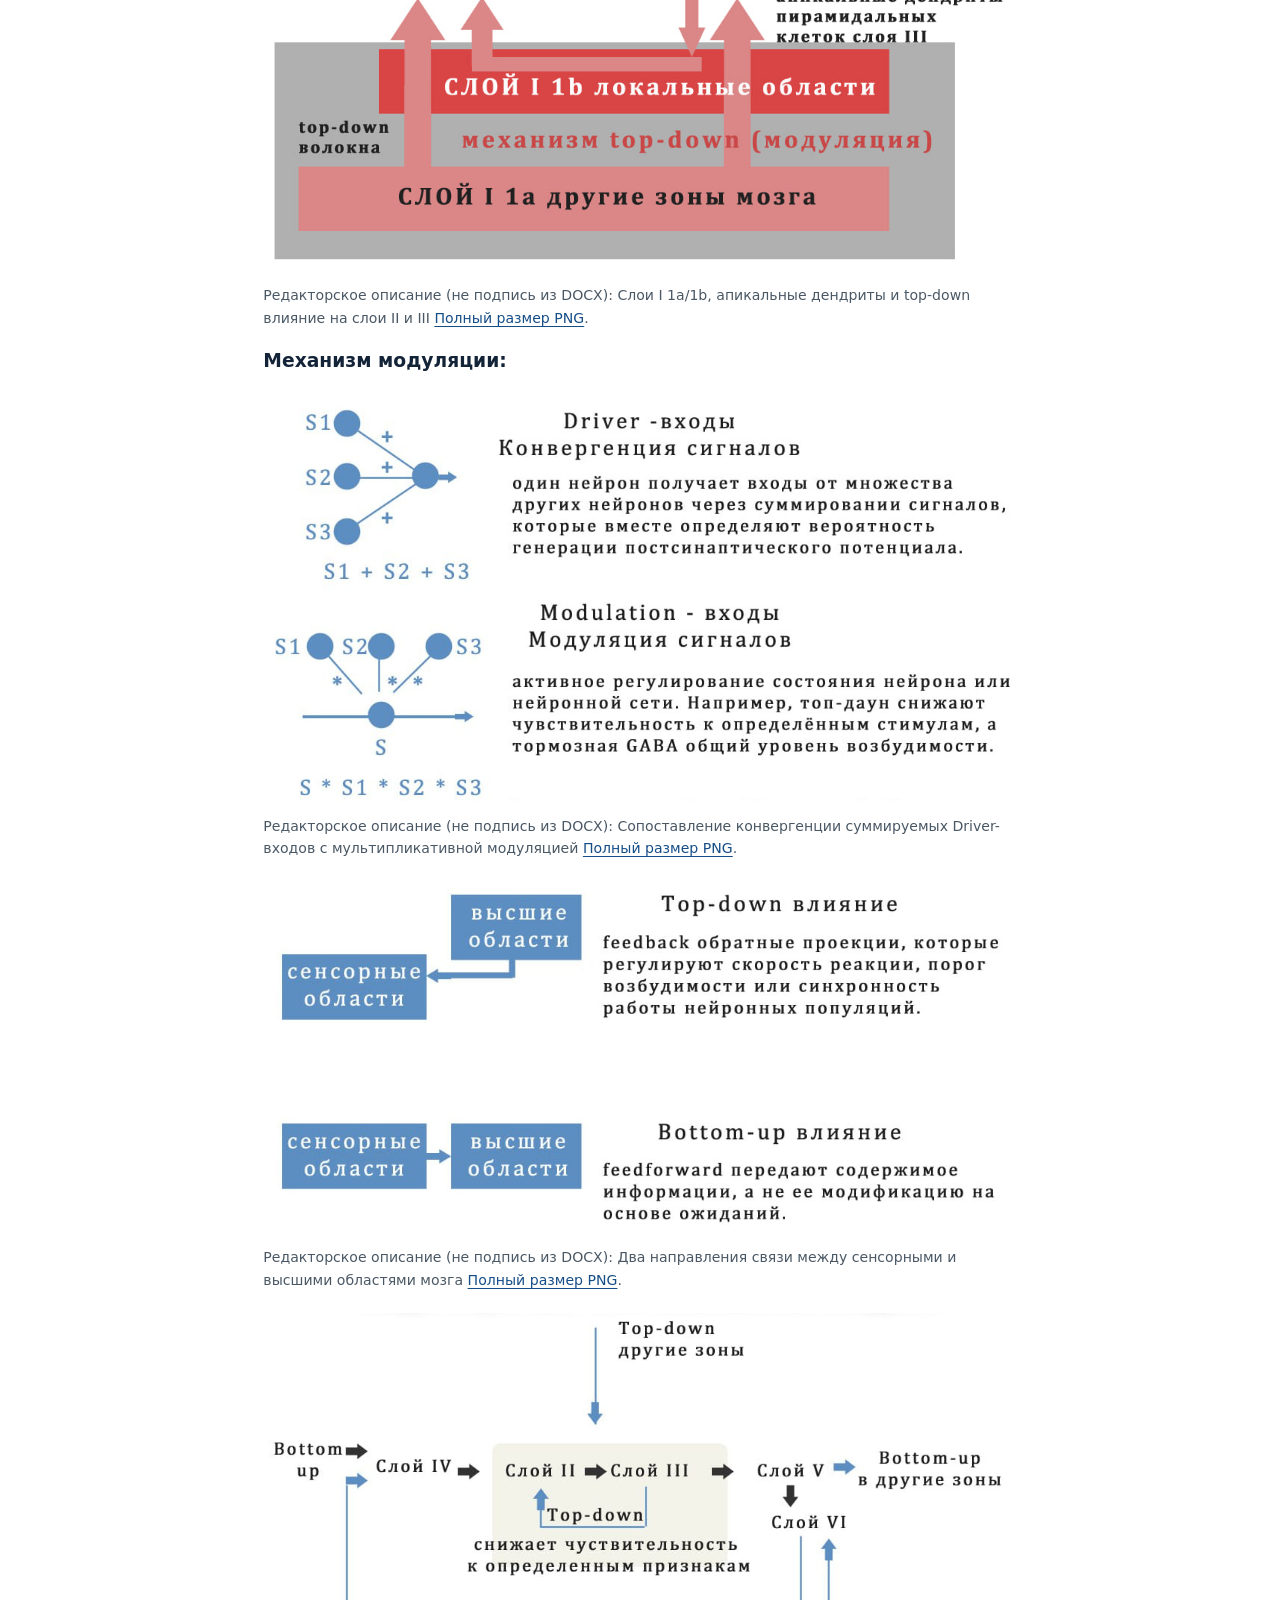
==== commit 94dbca55: "docs: complete stage 4.11 E01-E06 and update progress [skip ci]" ====
--- a/materials/research_sources/author-documents/six-layer-model/index.html
+++ b/materials/research_sources/author-documents/six-layer-model/index.html
@@ -1,6 +1,6 @@
 <!doctype html><html lang="ru"><head><meta charset="utf-8"><meta name="viewport" content="width=device-width,initial-scale=1"><title>Шестислойная модель</title><link rel="stylesheet" href="../document.css"></head><body>
 <header><h1>Шестислойная модель</h1><p>Неокортекс и нейронные сети · редакция 3, 08.05.2025</p></header>
-<aside>Автоматическое извлечение из авторского DOCX; список разделов и все 381 якорь зафиксированы. Текст и списки сверены в 4.8; изображения и таблицы — в 4.9. Биологические источники и инженерные аналогии проверены отдельно в <a href="review.md#stage-410">разделе 4.10 (N01–N06)</a>. Инженерные формулы и реализация — задачи 4.11–4.12. <a href="../../raw/%D0%A8%D0%B5%D1%81%D1%82%D0%B8%D1%81%D0%BB%D0%BE%D0%B9%D0%BD%D0%B0%D1%8F%20%D0%BC%D0%BE%D0%B4%D0%B5%D0%BB%D1%8C.docx">Оригинал DOCX</a> · <a href="mapping.md">Соответствия</a></aside>
+<aside>Автоматическое извлечение из авторского DOCX; список разделов и все 381 якорь зафиксированы. Текст и списки сверены в 4.8; изображения и таблицы — в 4.9. Биологические источники и инженерные аналогии проверены в <a href="review.md#stage-410">4.10 (N01–N06)</a>. Сопоставление вычислительных блоков, схем и формул — в <a href="review.md#engineering-411">4.11 (E01–E06)</a>. Математическая ревизия гистерезиса остаётся в 4.12. <a href="../../raw/%D0%A8%D0%B5%D1%81%D1%82%D0%B8%D1%81%D0%BB%D0%BE%D0%B9%D0%BD%D0%B0%D1%8F%20%D0%BC%D0%BE%D0%B4%D0%B5%D0%BB%D1%8C.docx">Оригинал DOCX</a> · <a href="mapping.md">Соответствия</a></aside>
 <nav aria-label="Оглавление"><ol><li><a href="#S01">S01: Титульная таблица и классическая модель неокортекса</a></li><li><a href="#S02">S02: Формирование кластеров и связь слоёв 2 и 3</a></li><li><a href="#S03">S03: Реализация слоёв 2 и 3: последовательные и пространственные признаки</a></li><li><a href="#S04">S04: Инженерная реализация кластеров в слоях 2 и 3</a></li><li><a href="#S05">S05: Модуляция слоёв 2 и 3 сигналами других зон</a></li><li><a href="#S06">S06: Слой 5: обобщение, выбор сигнала и модуляция</a></li><li><a href="#S07">S07: Входы слоя 4 и локальная ошибка слоя 6</a></li><li><a href="#S08">S08: Слой 1 и модулирующие обратные связи</a></li><li><a href="#S09">S09: Сопоставление с Transformer, FFN и Mamba</a></li><li><a href="#S10">S10: Иерархический гистерезис, асимметрия и таблицы механизмов</a></li><li><a href="#S11">S11: Архитектурная модель и схемы прохождения сигналов</a></li><li><a href="#S12">S12: Флуктуации, закон Вебера и биологические параллели</a></li><li><a href="#S13">S13: Фазовое пространство градиентов и иерархия пауз</a></li><li><a href="#S14">S14: Функции активации с флуктуациями</a></li><li><a href="#S15">S15: Контрастность и селективное усиление</a></li><li><a href="#S16">S16: Мембранная инерция и HysteresisResidual</a></li><li><a href="#S17">S17: Волновые свойства и пример амплитудного гистерезиса</a></li></ol></nav><main><section id="S01"><h2>S01. Титульная таблица и классическая модель неокортекса</h2>
 <div id="B001" class="table-wrapper"><table id="table-1"><tbody><tr><td><p><strong>Неокортекс и нейронные сети</strong><strong>. </strong><strong><br></strong>Редакция 3.</p>
 <p>Автор: Илья Зеленский</p>
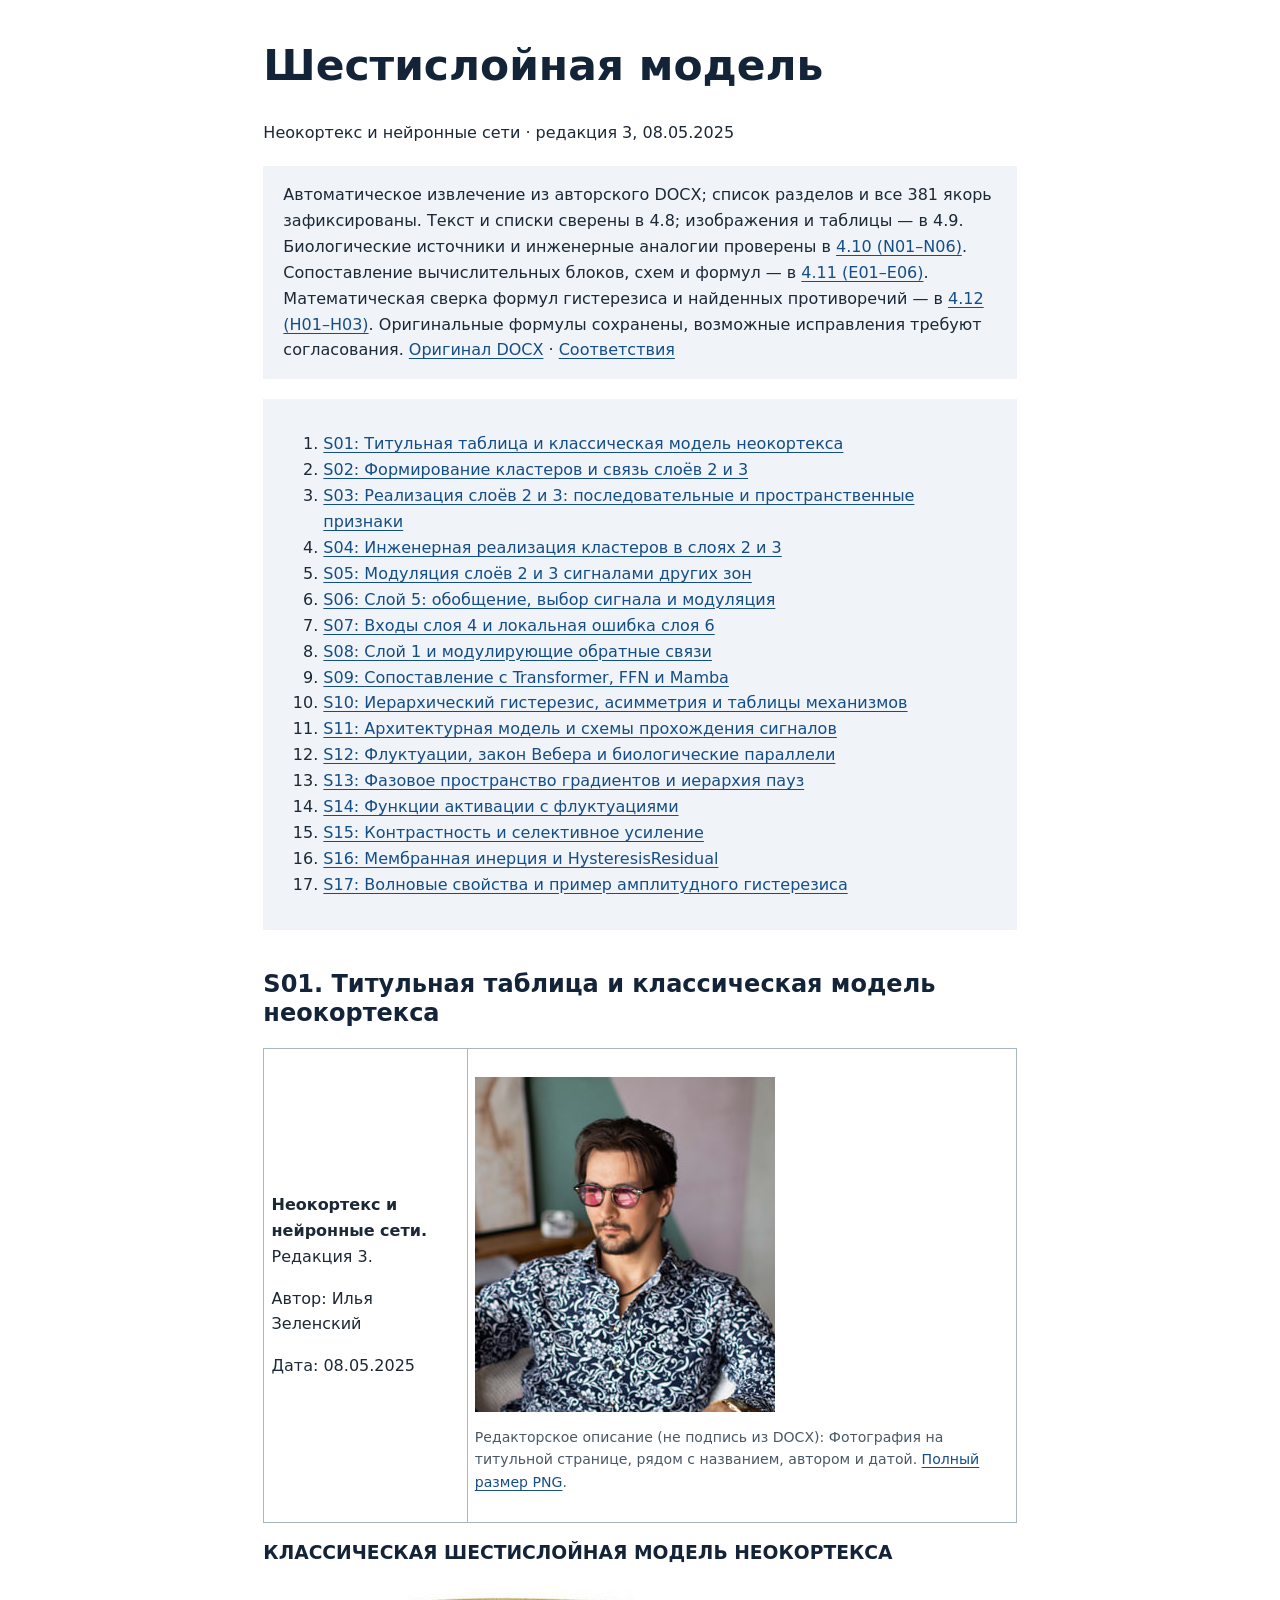
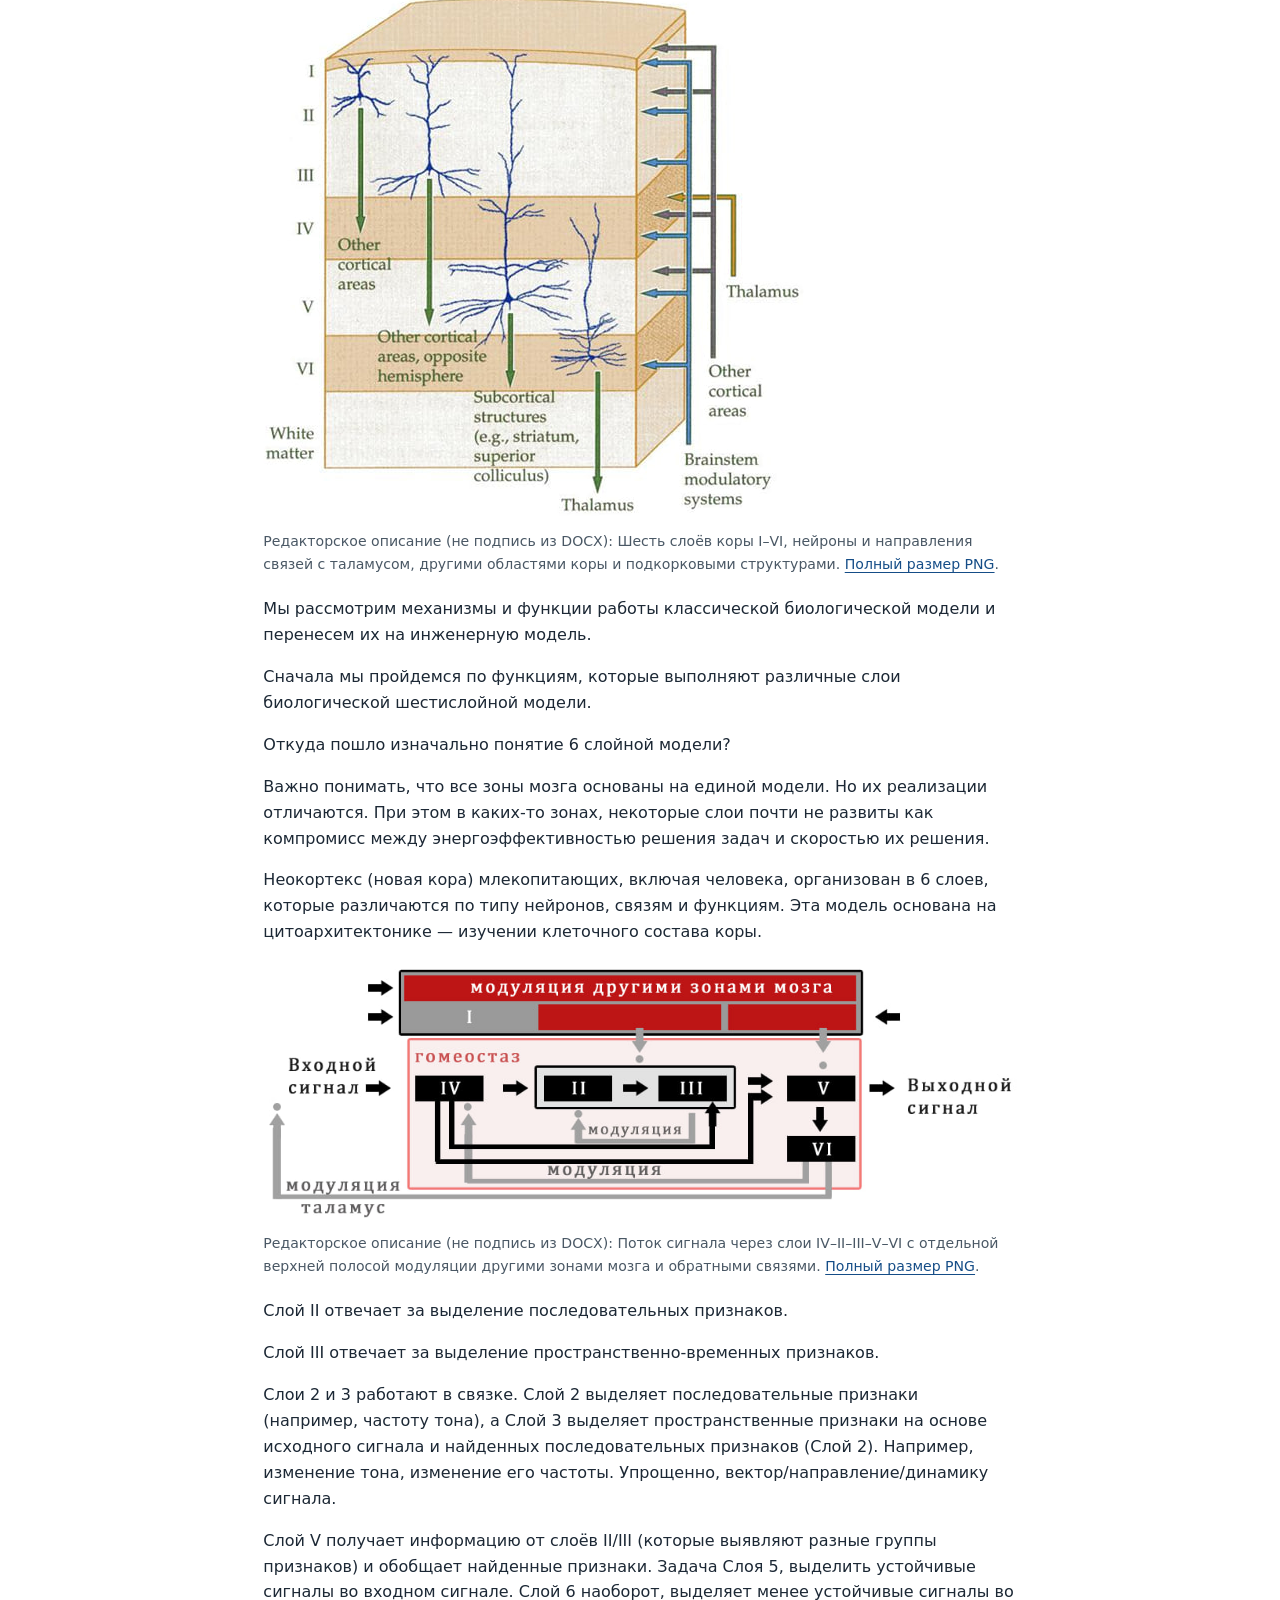
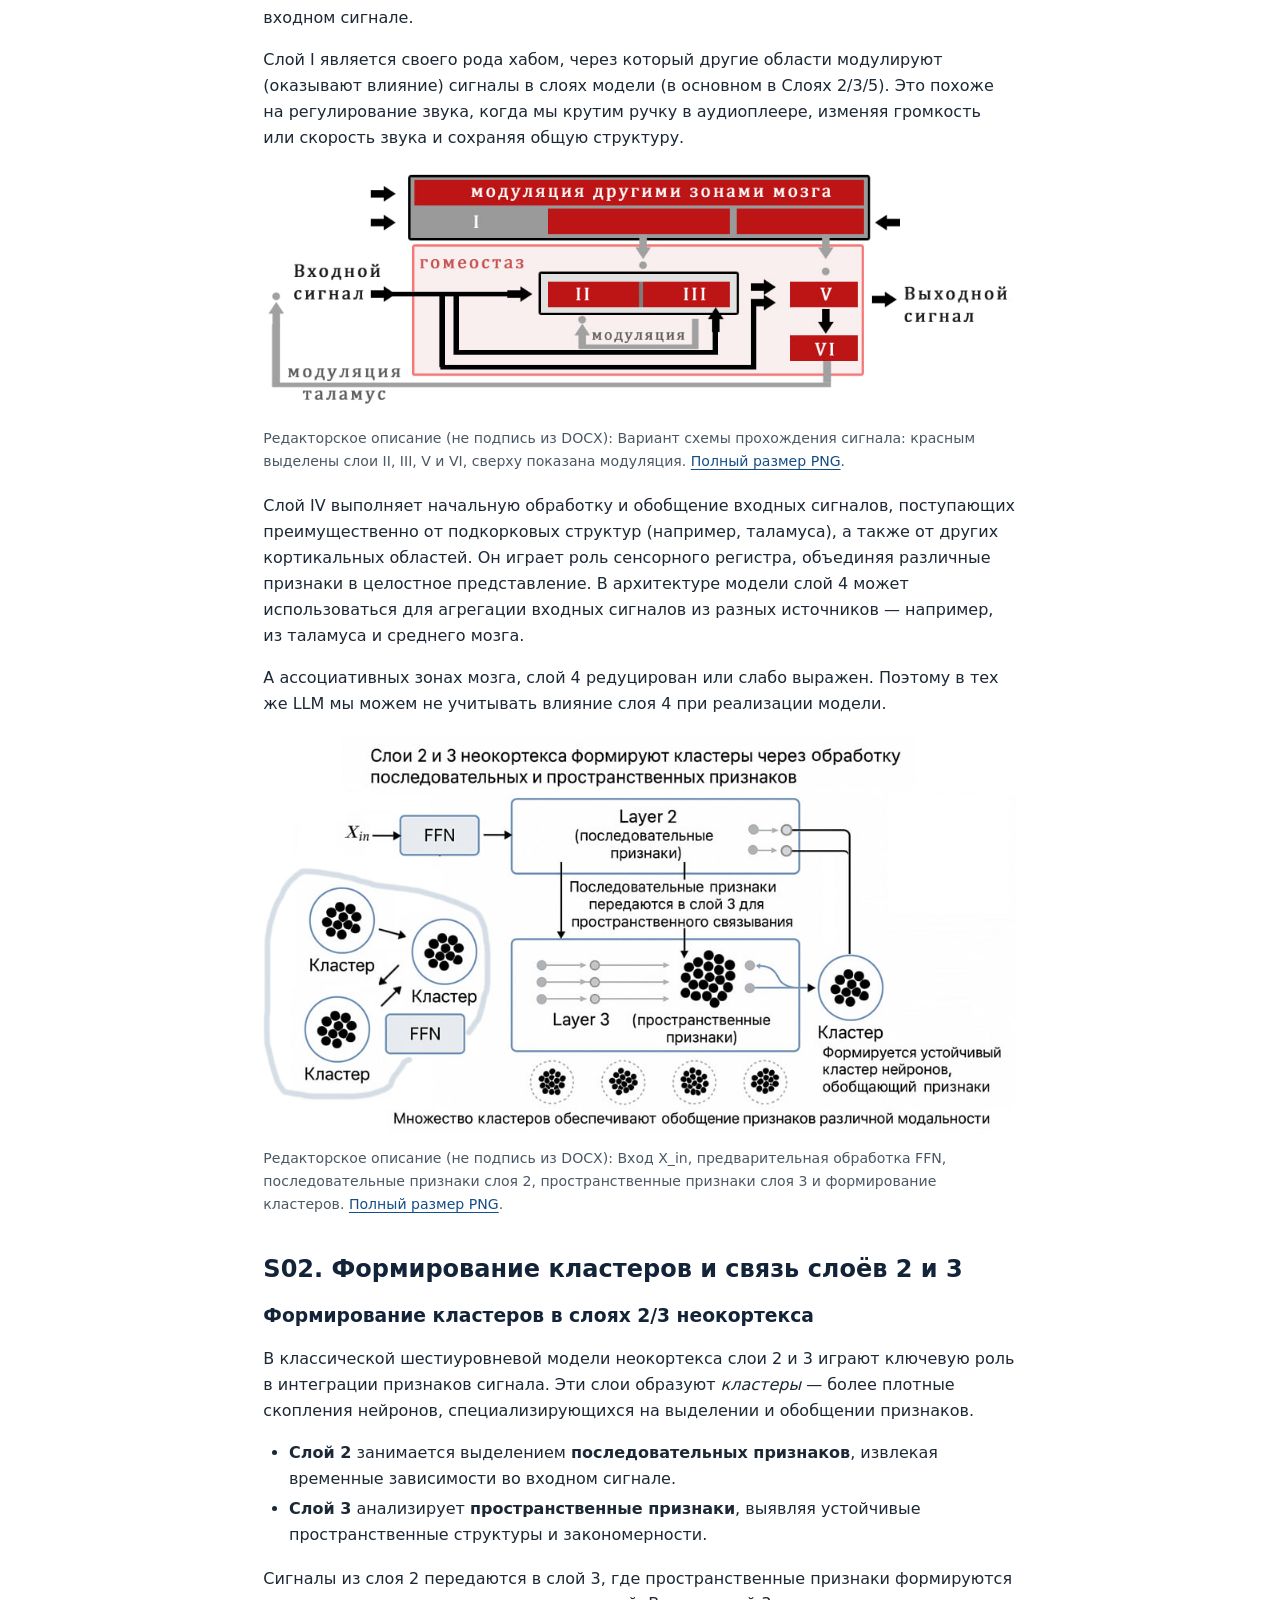
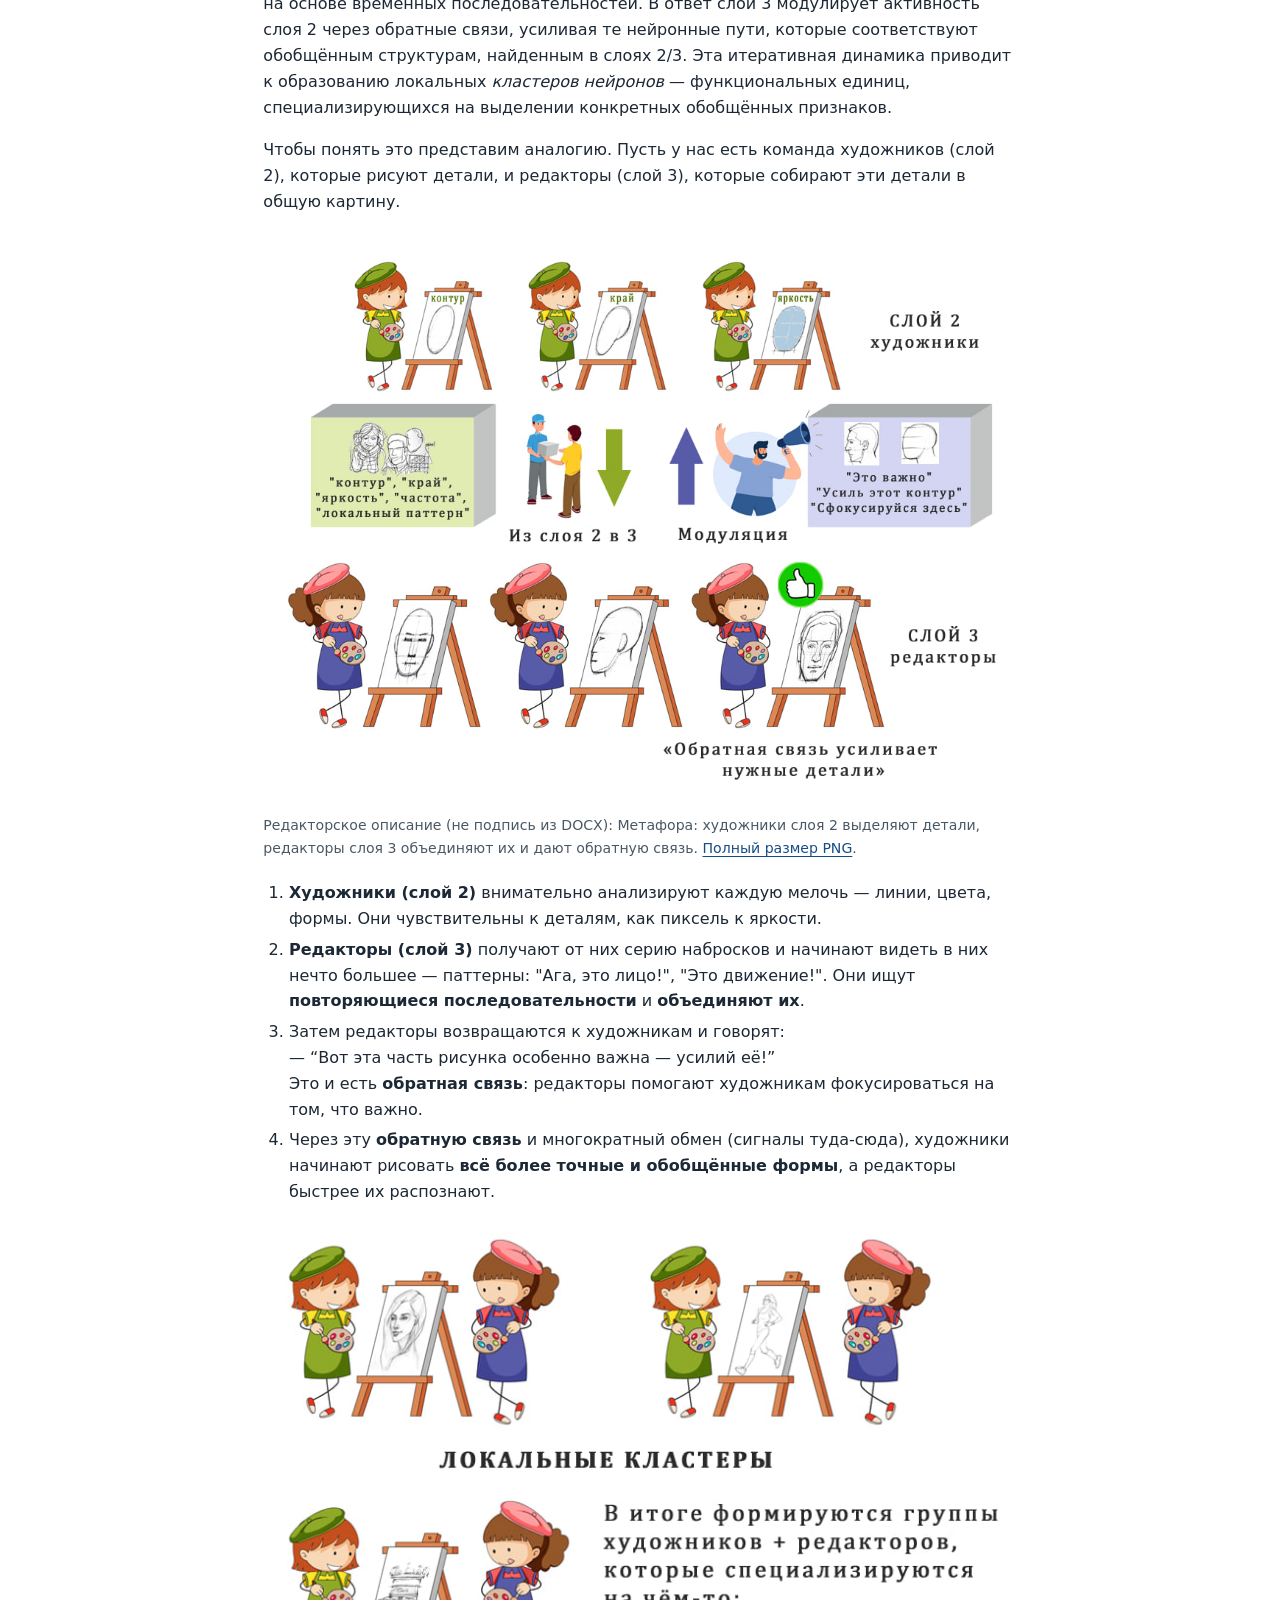
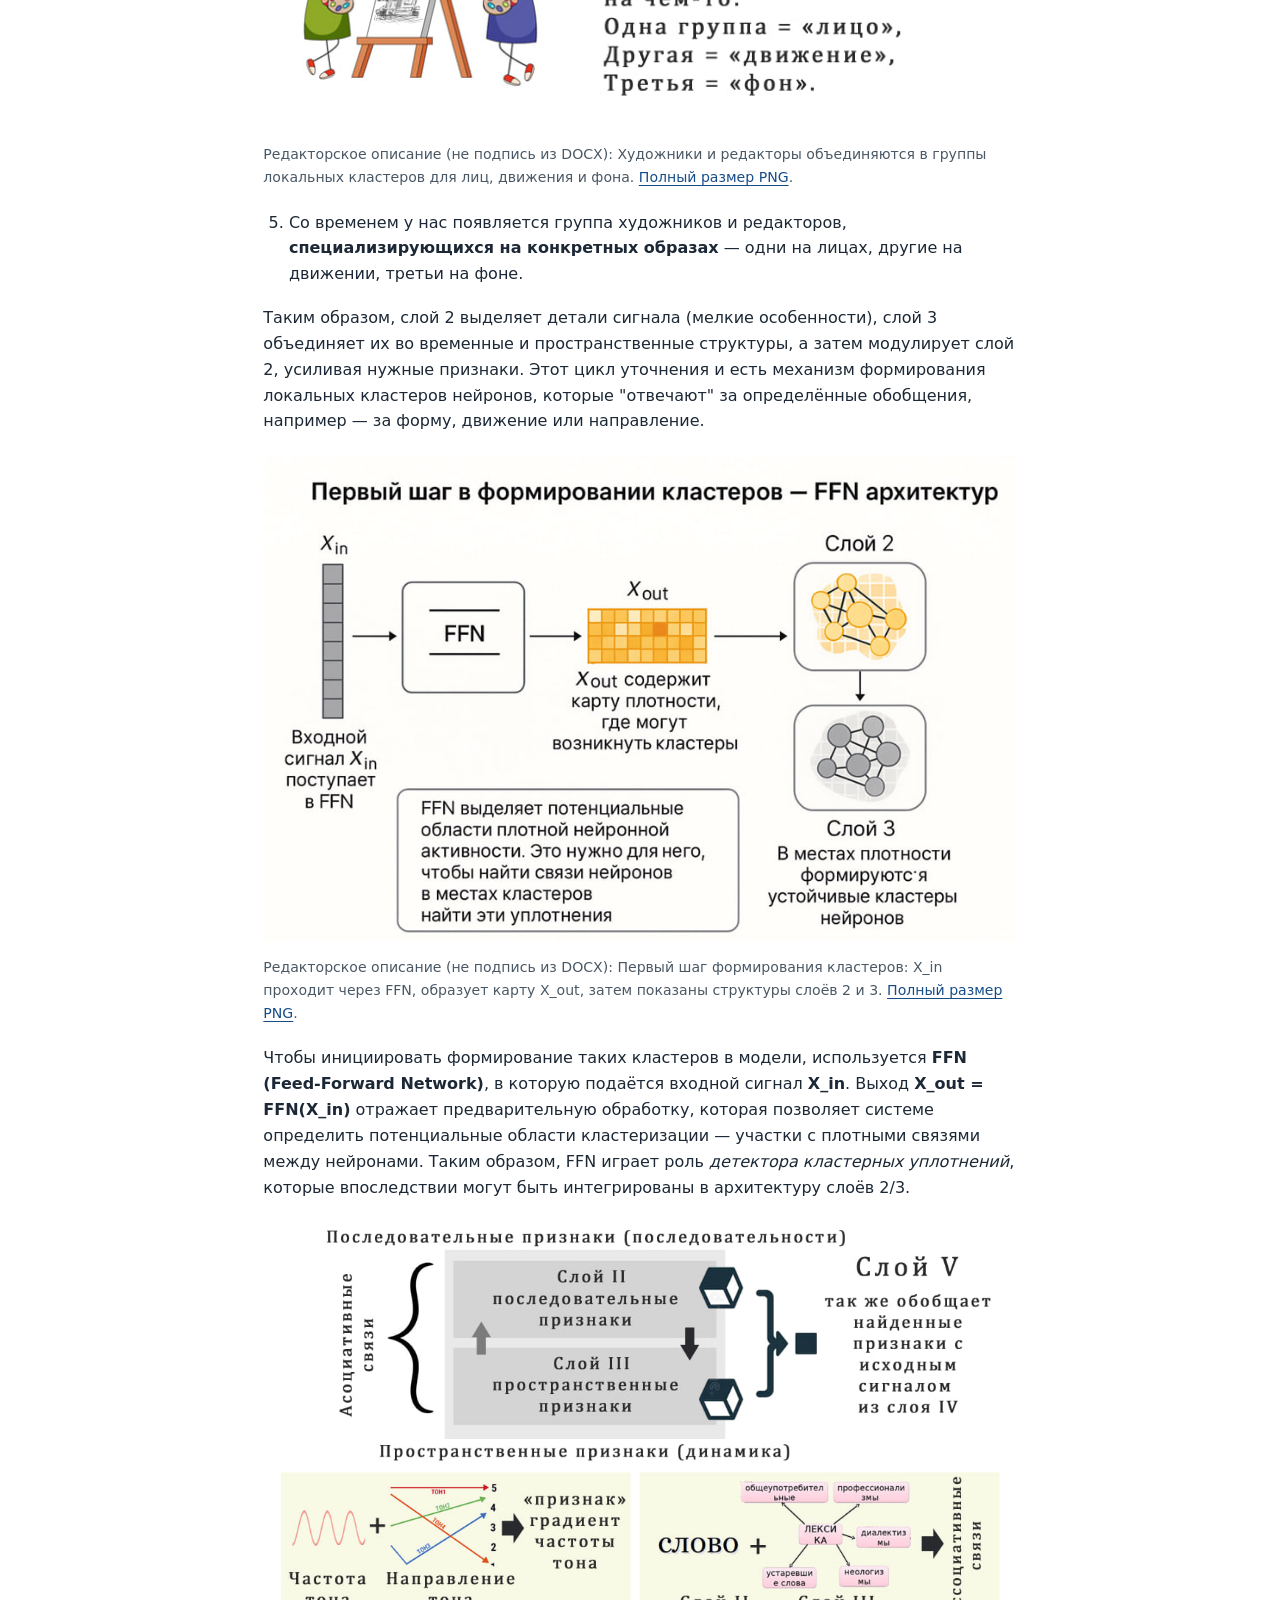
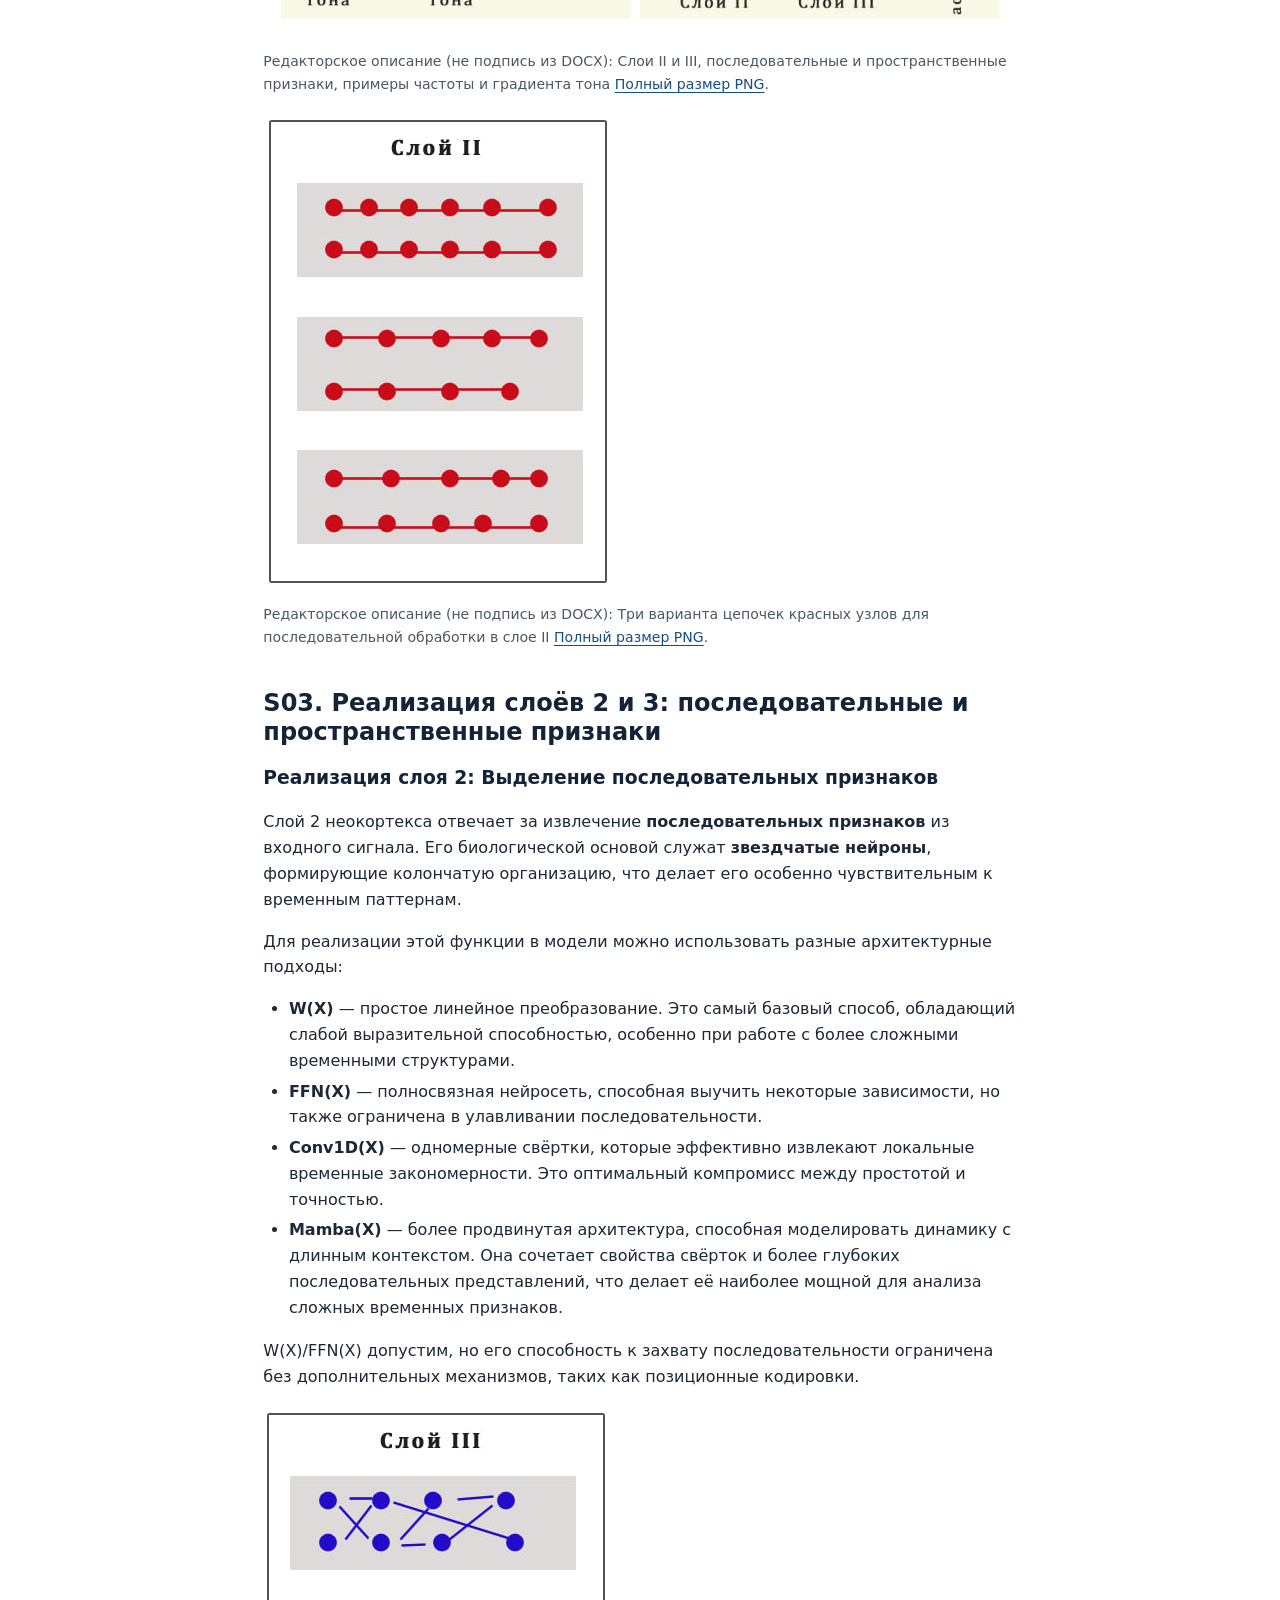
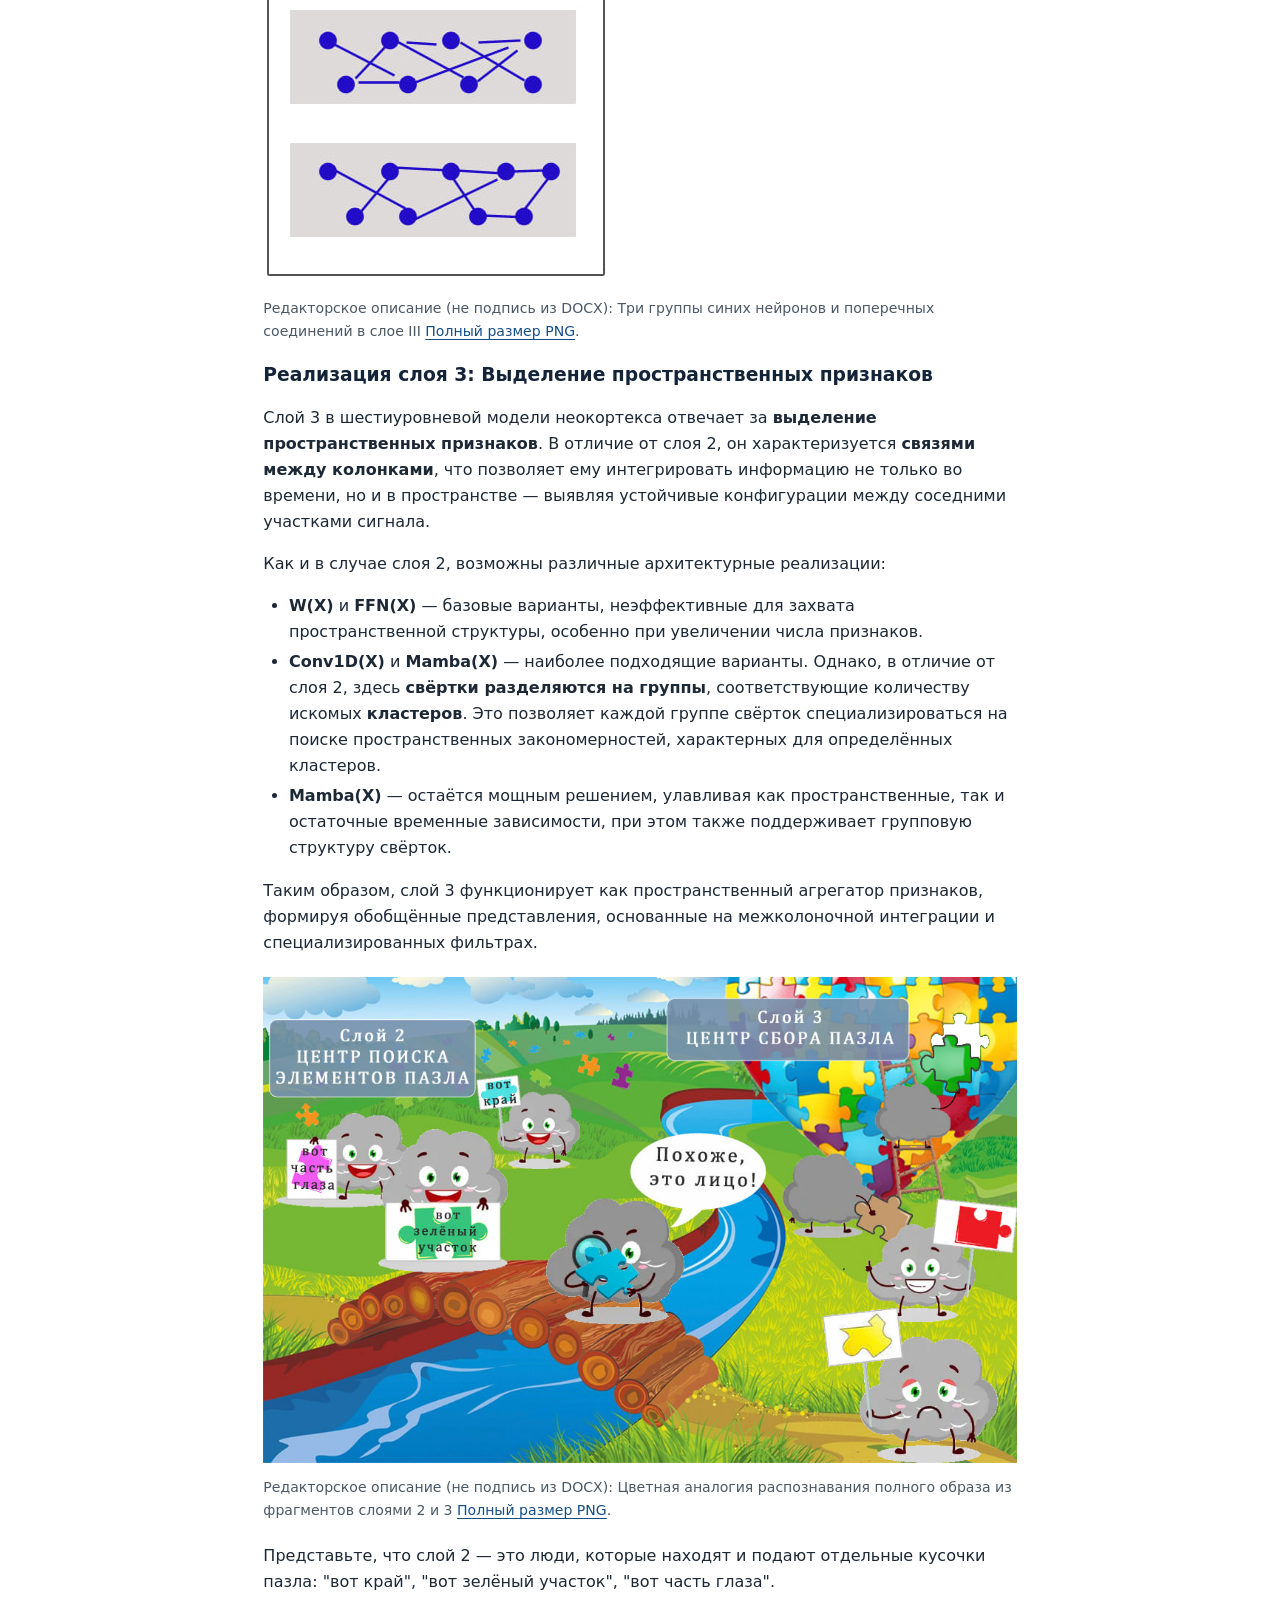
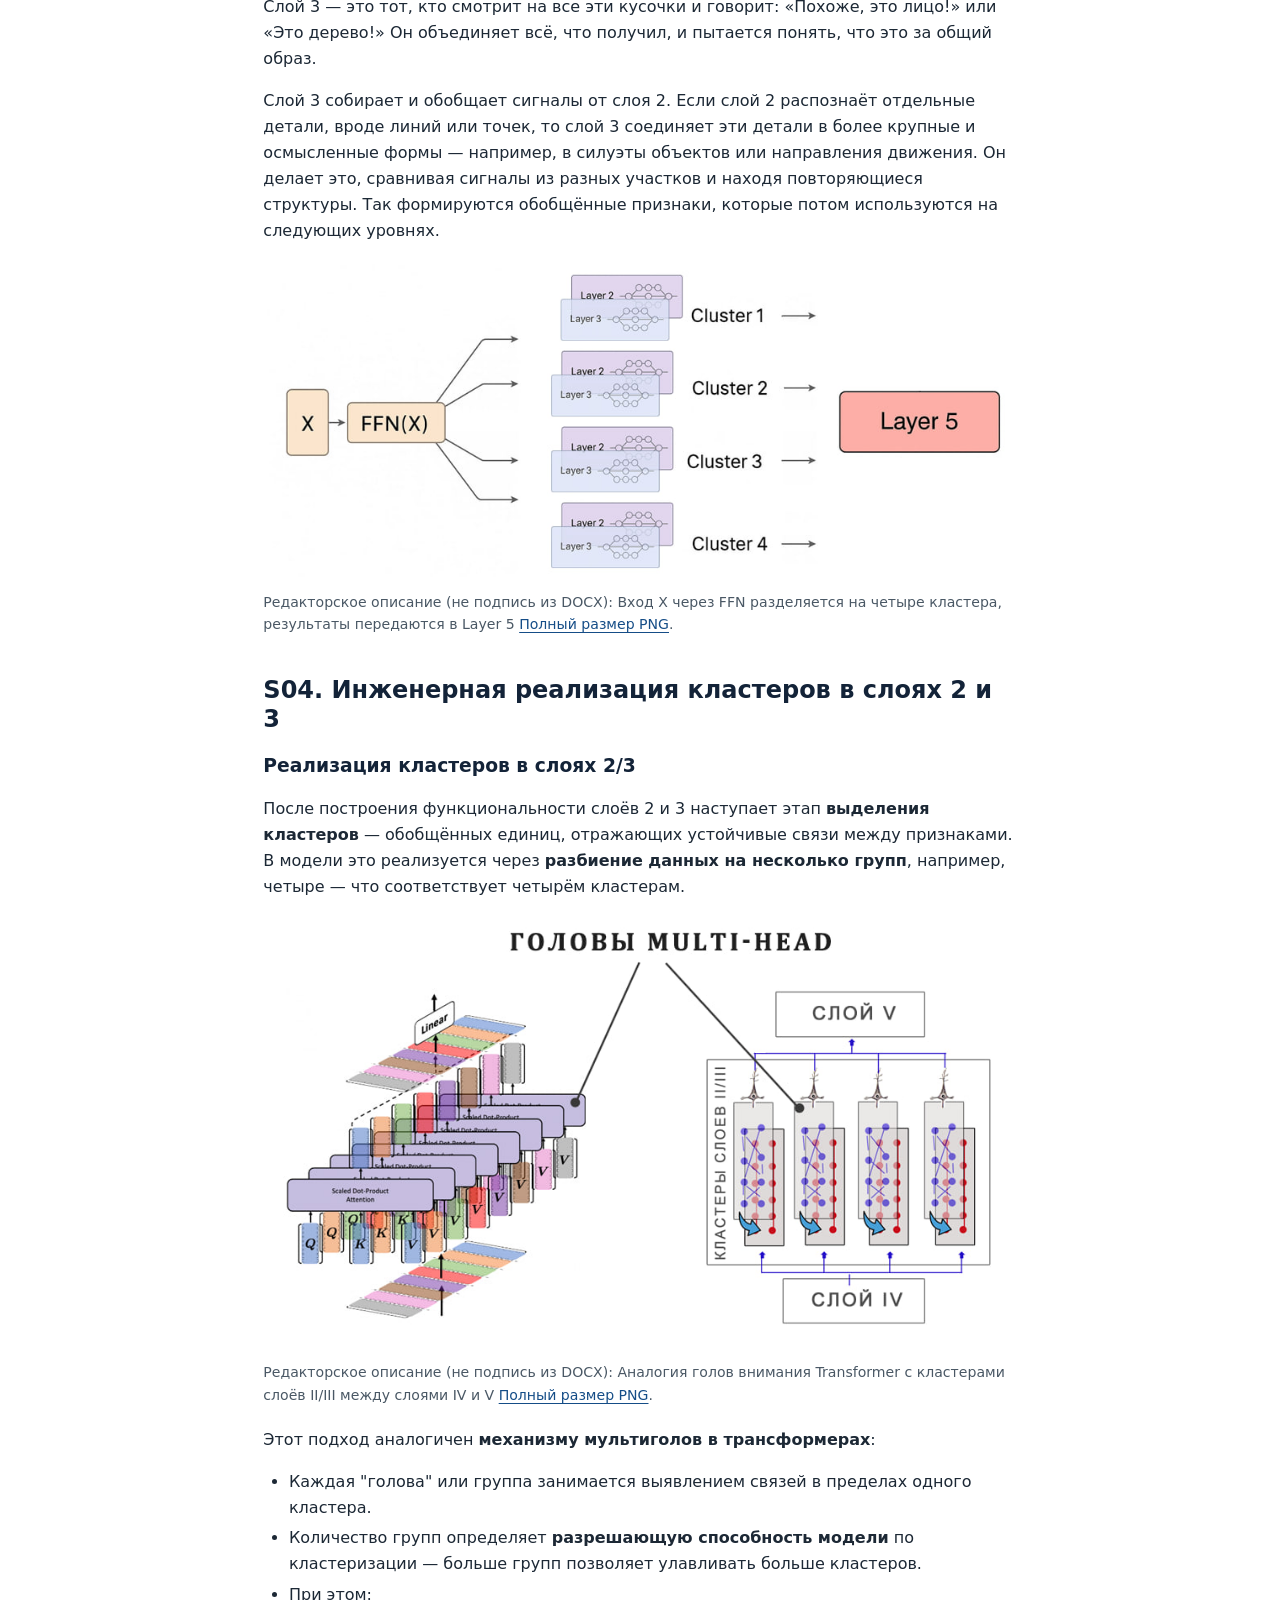
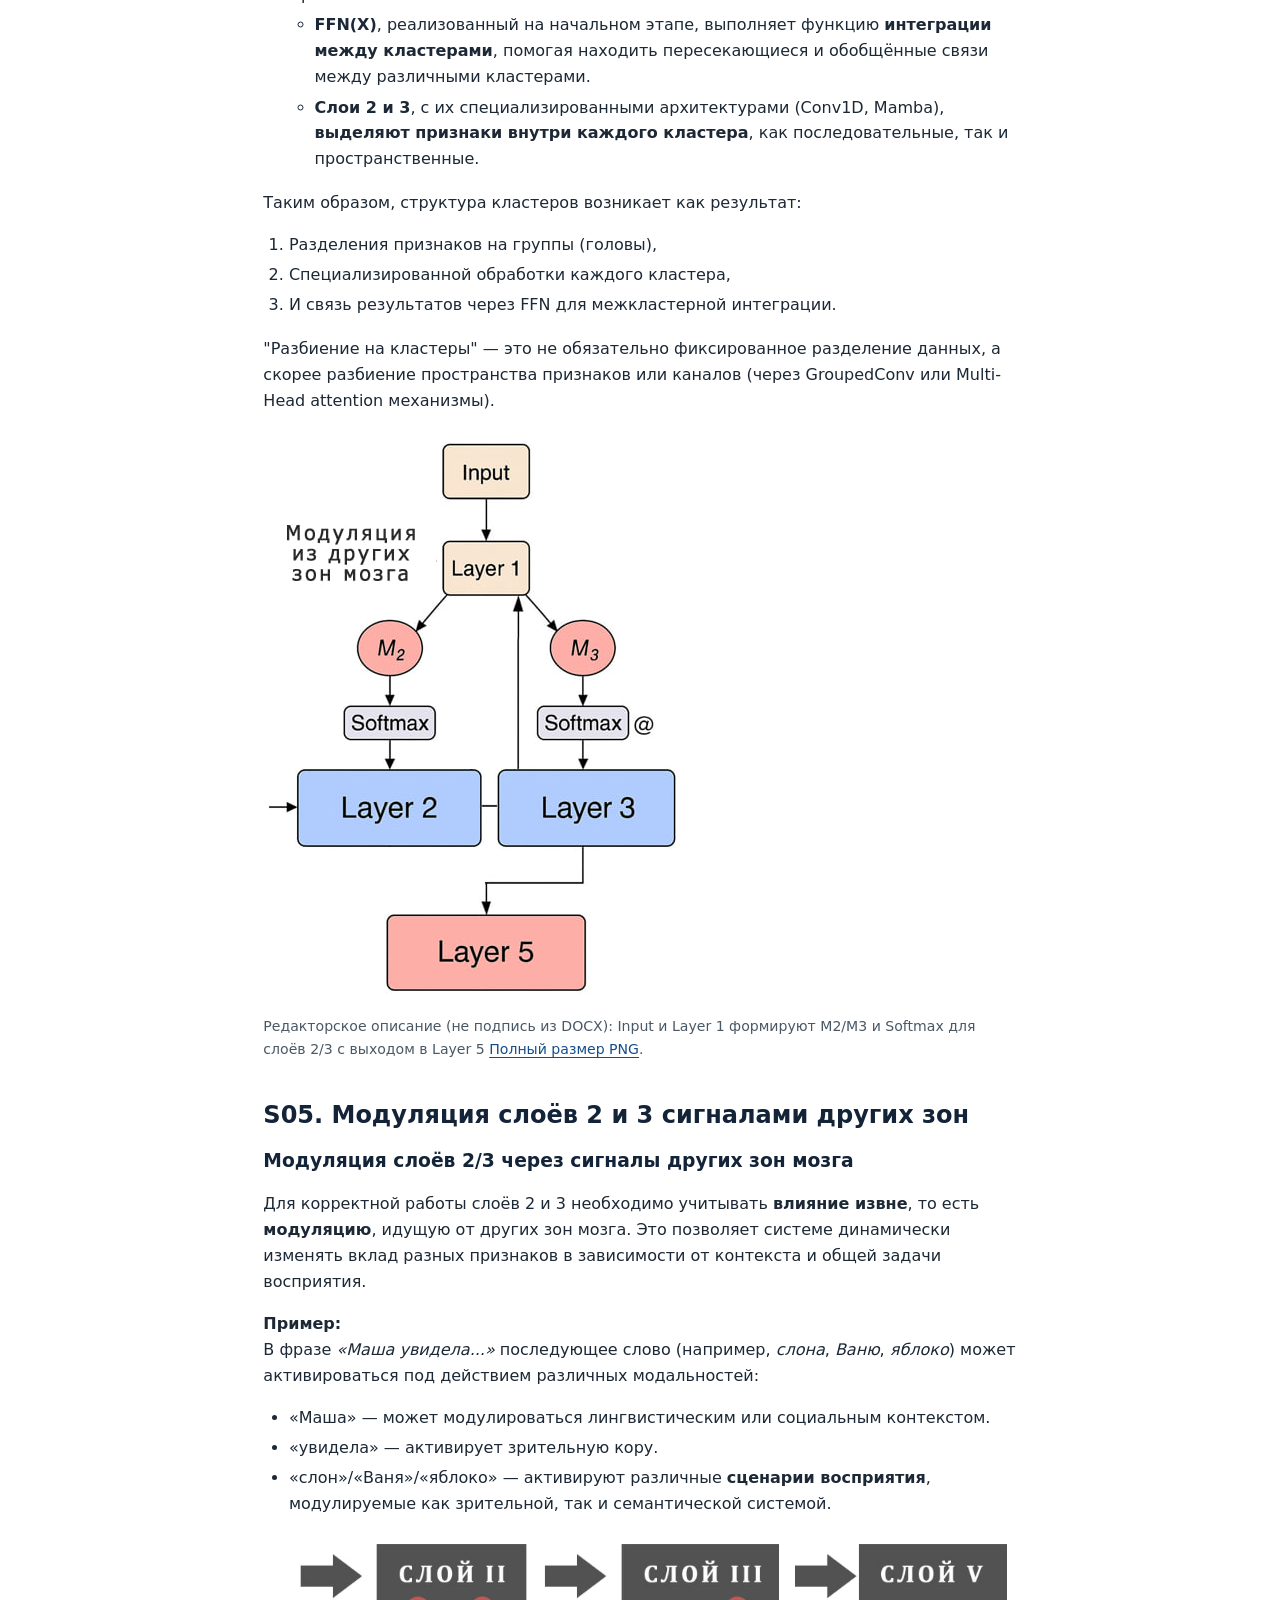
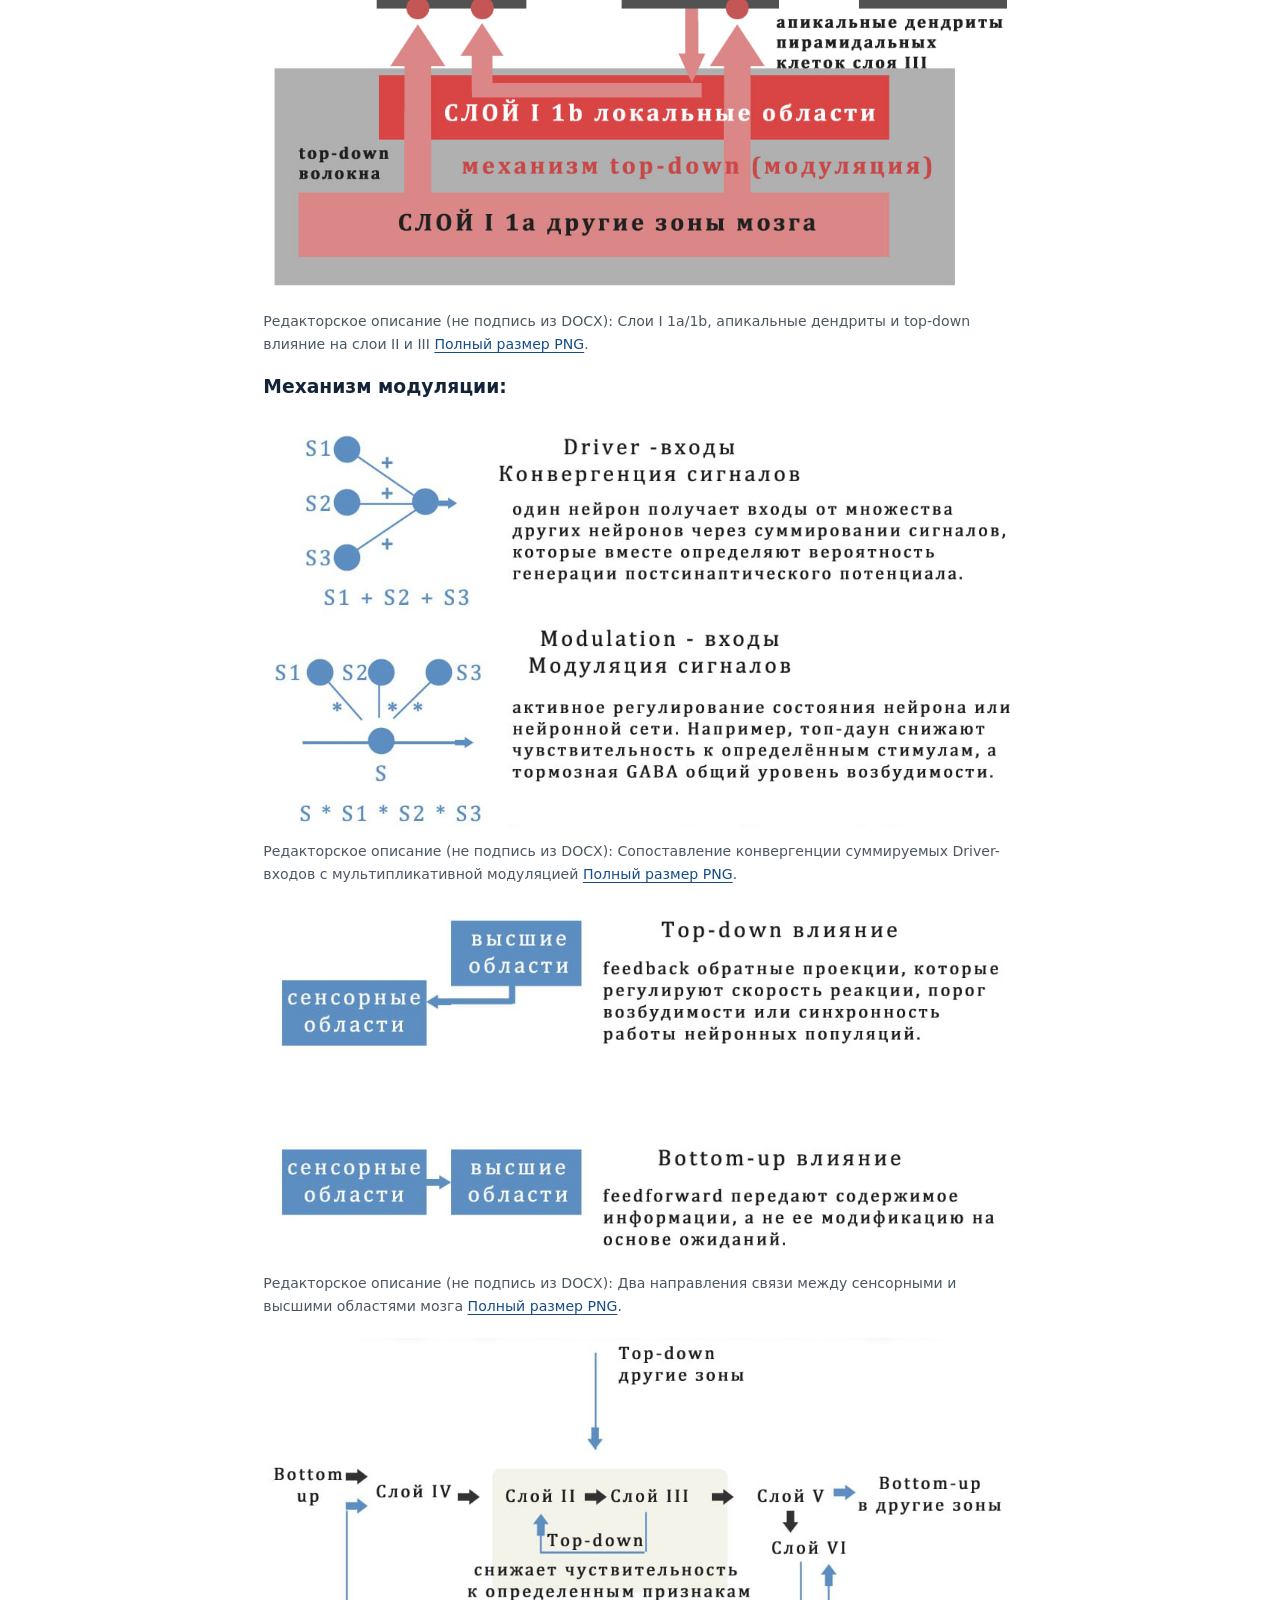
==== commit 04e34a34: "docs: link stage 4.12 math audit from six-layer HTML [skip ci]" ====
--- a/materials/research_sources/author-documents/six-layer-model/index.html
+++ b/materials/research_sources/author-documents/six-layer-model/index.html
@@ -1,6 +1,6 @@
 <!doctype html><html lang="ru"><head><meta charset="utf-8"><meta name="viewport" content="width=device-width,initial-scale=1"><title>Шестислойная модель</title><link rel="stylesheet" href="../document.css"></head><body>
 <header><h1>Шестислойная модель</h1><p>Неокортекс и нейронные сети · редакция 3, 08.05.2025</p></header>
-<aside>Автоматическое извлечение из авторского DOCX; список разделов и все 381 якорь зафиксированы. Текст и списки сверены в 4.8; изображения и таблицы — в 4.9. Биологические источники и инженерные аналогии проверены в <a href="review.md#stage-410">4.10 (N01–N06)</a>. Сопоставление вычислительных блоков, схем и формул — в <a href="review.md#engineering-411">4.11 (E01–E06)</a>. Математическая ревизия гистерезиса остаётся в 4.12. <a href="../../raw/%D0%A8%D0%B5%D1%81%D1%82%D0%B8%D1%81%D0%BB%D0%BE%D0%B9%D0%BD%D0%B0%D1%8F%20%D0%BC%D0%BE%D0%B4%D0%B5%D0%BB%D1%8C.docx">Оригинал DOCX</a> · <a href="mapping.md">Соответствия</a></aside>
+<aside>Автоматическое извлечение из авторского DOCX; список разделов и все 381 якорь зафиксированы. Текст и списки сверены в 4.8; изображения и таблицы — в 4.9. Биологические источники и инженерные аналогии проверены в <a href="review.md#stage-410">4.10 (N01–N06)</a>. Сопоставление вычислительных блоков, схем и формул — в <a href="review.md#engineering-411">4.11 (E01–E06)</a>. Математическая сверка формул гистерезиса и найденных противоречий — в <a href="review.md#math-412">4.12 (H01–H03)</a>. Оригинальные формулы сохранены, возможные исправления требуют согласования. <a href="../../raw/%D0%A8%D0%B5%D1%81%D1%82%D0%B8%D1%81%D0%BB%D0%BE%D0%B9%D0%BD%D0%B0%D1%8F%20%D0%BC%D0%BE%D0%B4%D0%B5%D0%BB%D1%8C.docx">Оригинал DOCX</a> · <a href="mapping.md">Соответствия</a></aside>
 <nav aria-label="Оглавление"><ol><li><a href="#S01">S01: Титульная таблица и классическая модель неокортекса</a></li><li><a href="#S02">S02: Формирование кластеров и связь слоёв 2 и 3</a></li><li><a href="#S03">S03: Реализация слоёв 2 и 3: последовательные и пространственные признаки</a></li><li><a href="#S04">S04: Инженерная реализация кластеров в слоях 2 и 3</a></li><li><a href="#S05">S05: Модуляция слоёв 2 и 3 сигналами других зон</a></li><li><a href="#S06">S06: Слой 5: обобщение, выбор сигнала и модуляция</a></li><li><a href="#S07">S07: Входы слоя 4 и локальная ошибка слоя 6</a></li><li><a href="#S08">S08: Слой 1 и модулирующие обратные связи</a></li><li><a href="#S09">S09: Сопоставление с Transformer, FFN и Mamba</a></li><li><a href="#S10">S10: Иерархический гистерезис, асимметрия и таблицы механизмов</a></li><li><a href="#S11">S11: Архитектурная модель и схемы прохождения сигналов</a></li><li><a href="#S12">S12: Флуктуации, закон Вебера и биологические параллели</a></li><li><a href="#S13">S13: Фазовое пространство градиентов и иерархия пауз</a></li><li><a href="#S14">S14: Функции активации с флуктуациями</a></li><li><a href="#S15">S15: Контрастность и селективное усиление</a></li><li><a href="#S16">S16: Мембранная инерция и HysteresisResidual</a></li><li><a href="#S17">S17: Волновые свойства и пример амплитудного гистерезиса</a></li></ol></nav><main><section id="S01"><h2>S01. Титульная таблица и классическая модель неокортекса</h2>
 <div id="B001" class="table-wrapper"><table id="table-1"><tbody><tr><td><p><strong>Неокортекс и нейронные сети</strong><strong>. </strong><strong><br></strong>Редакция 3.</p>
 <p>Автор: Илья Зеленский</p>
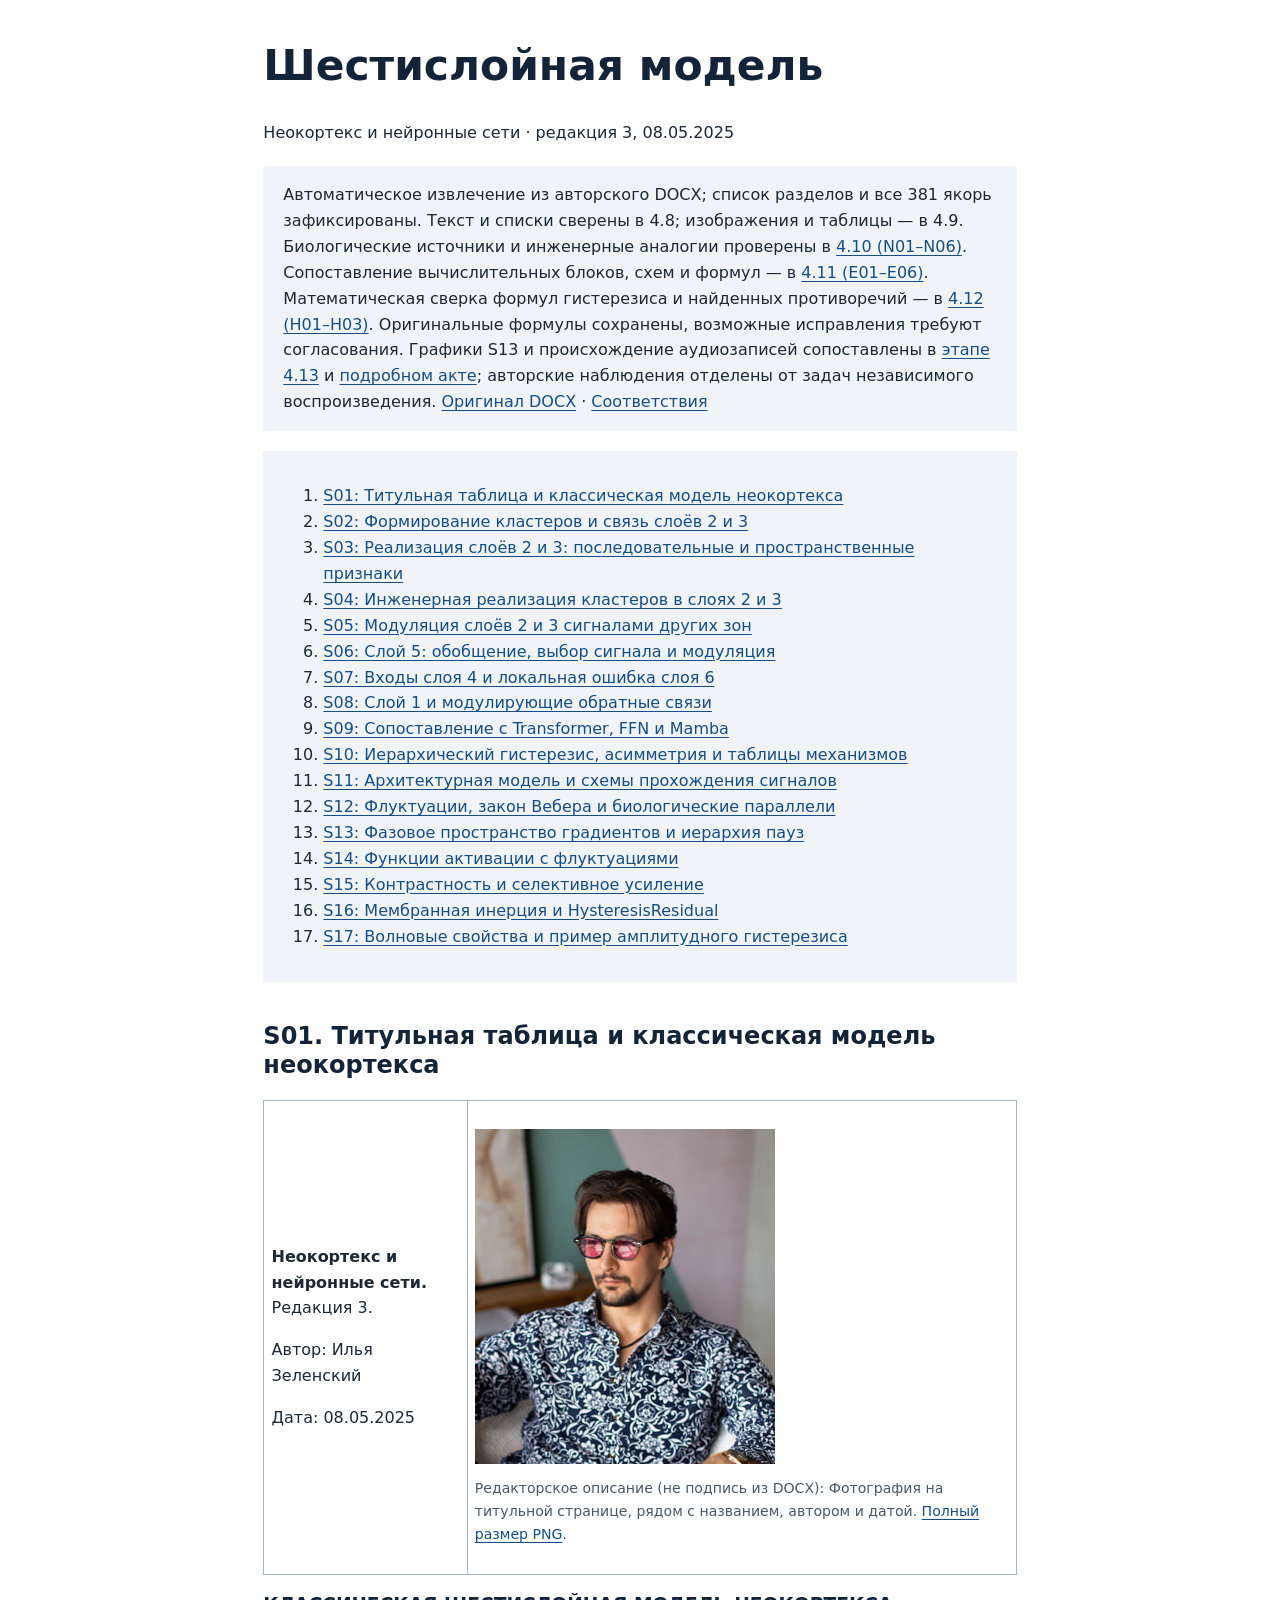
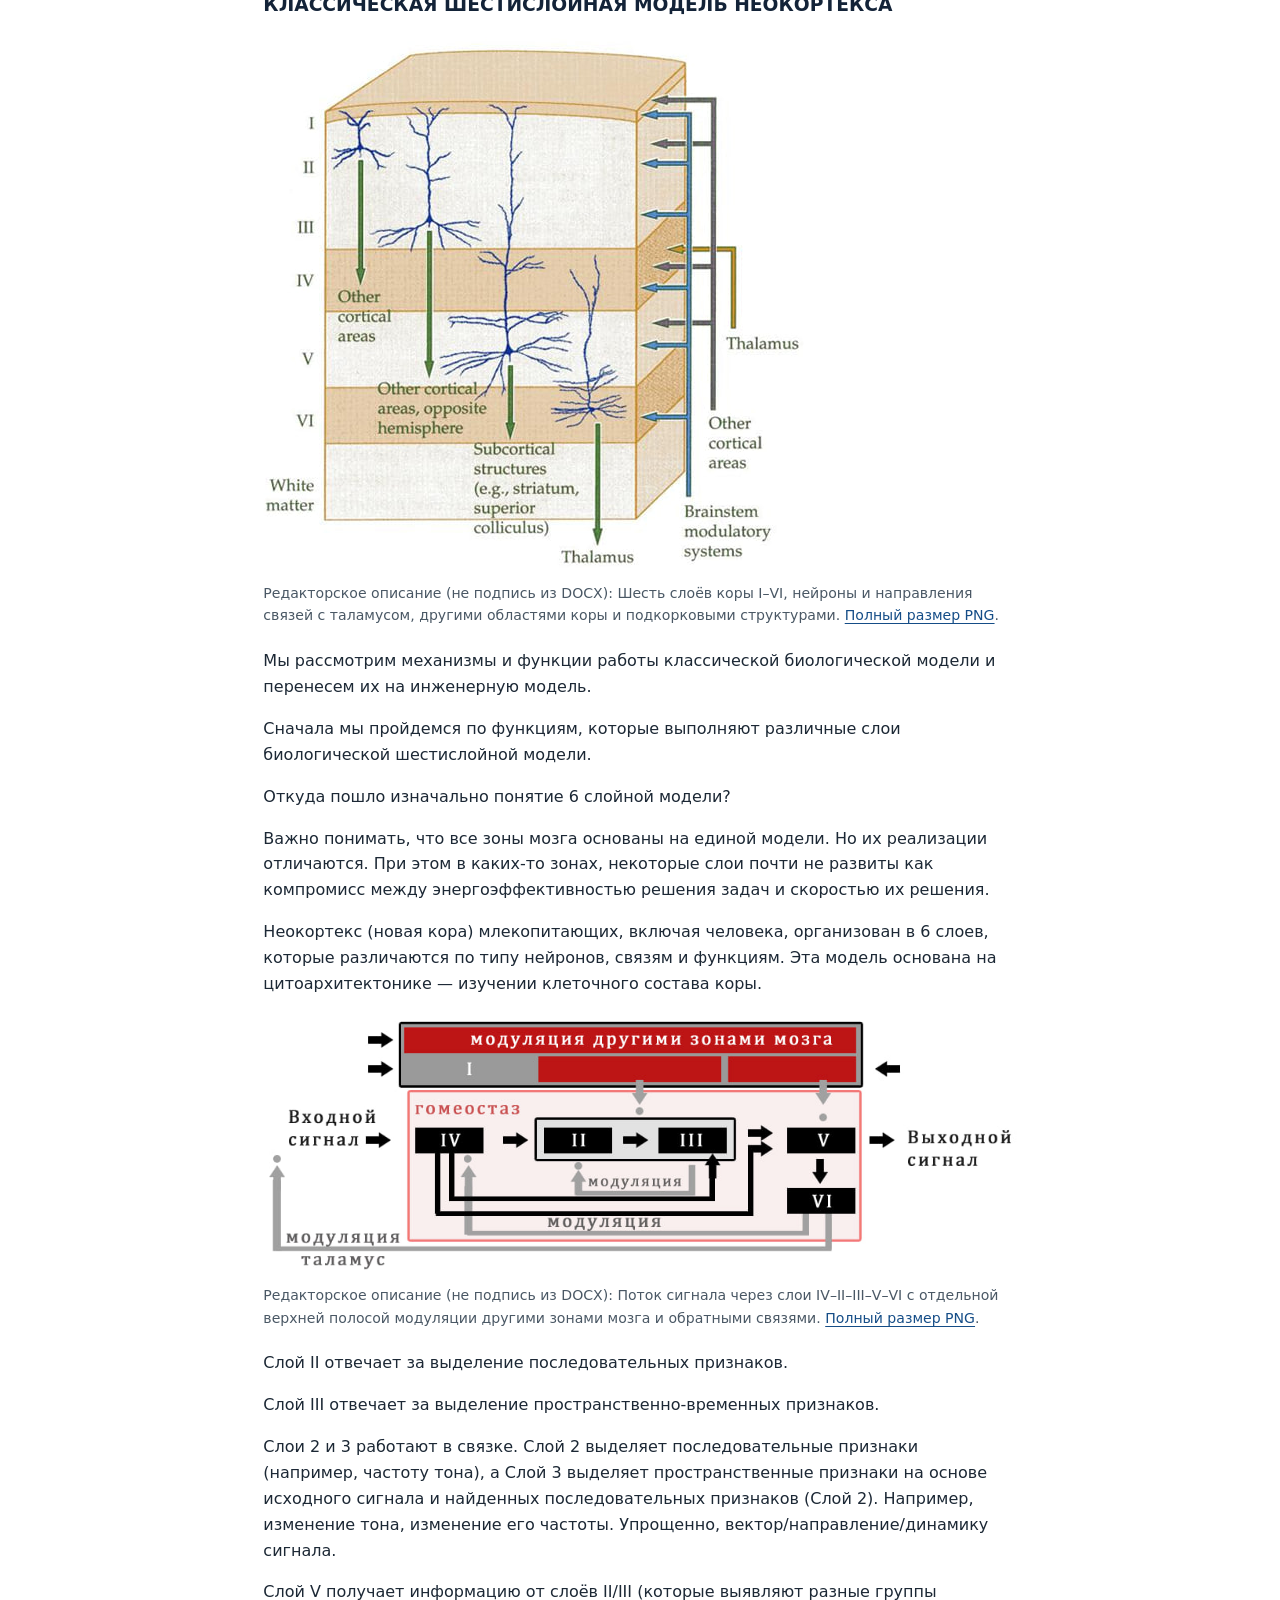
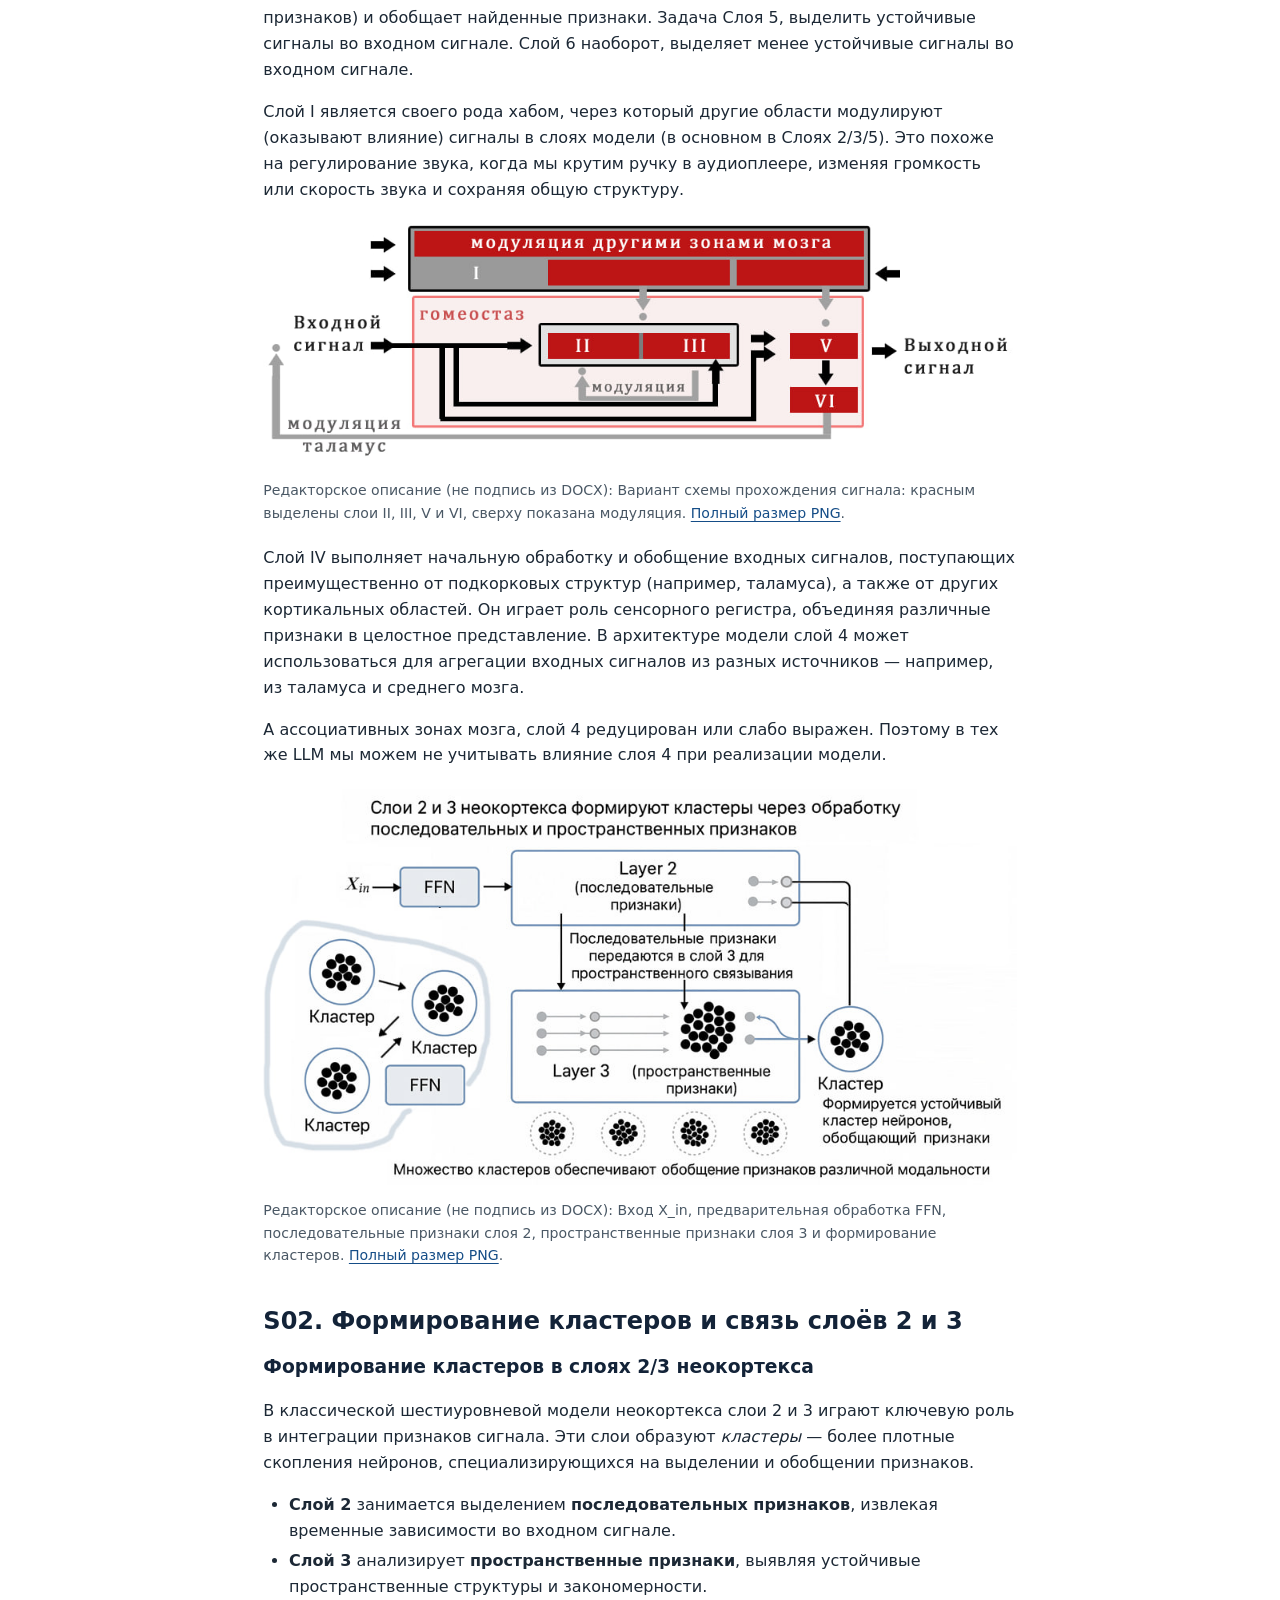
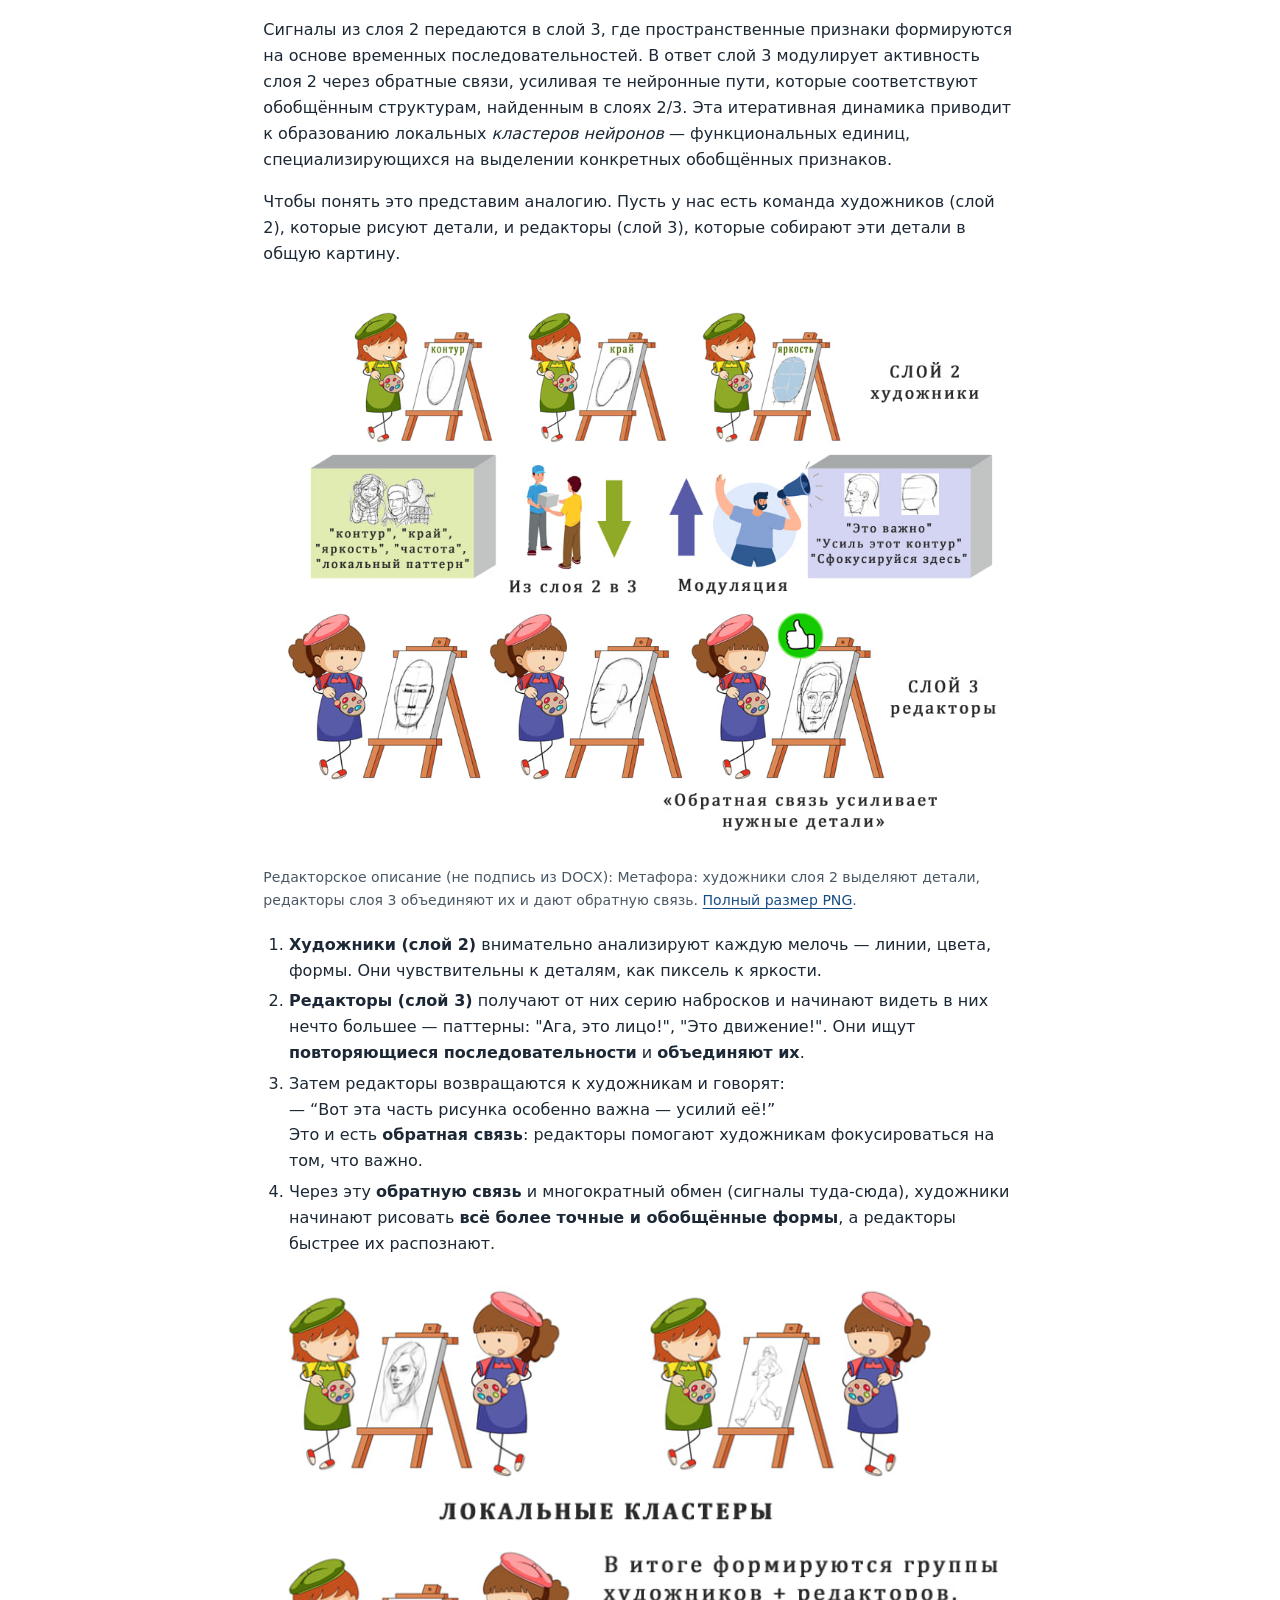
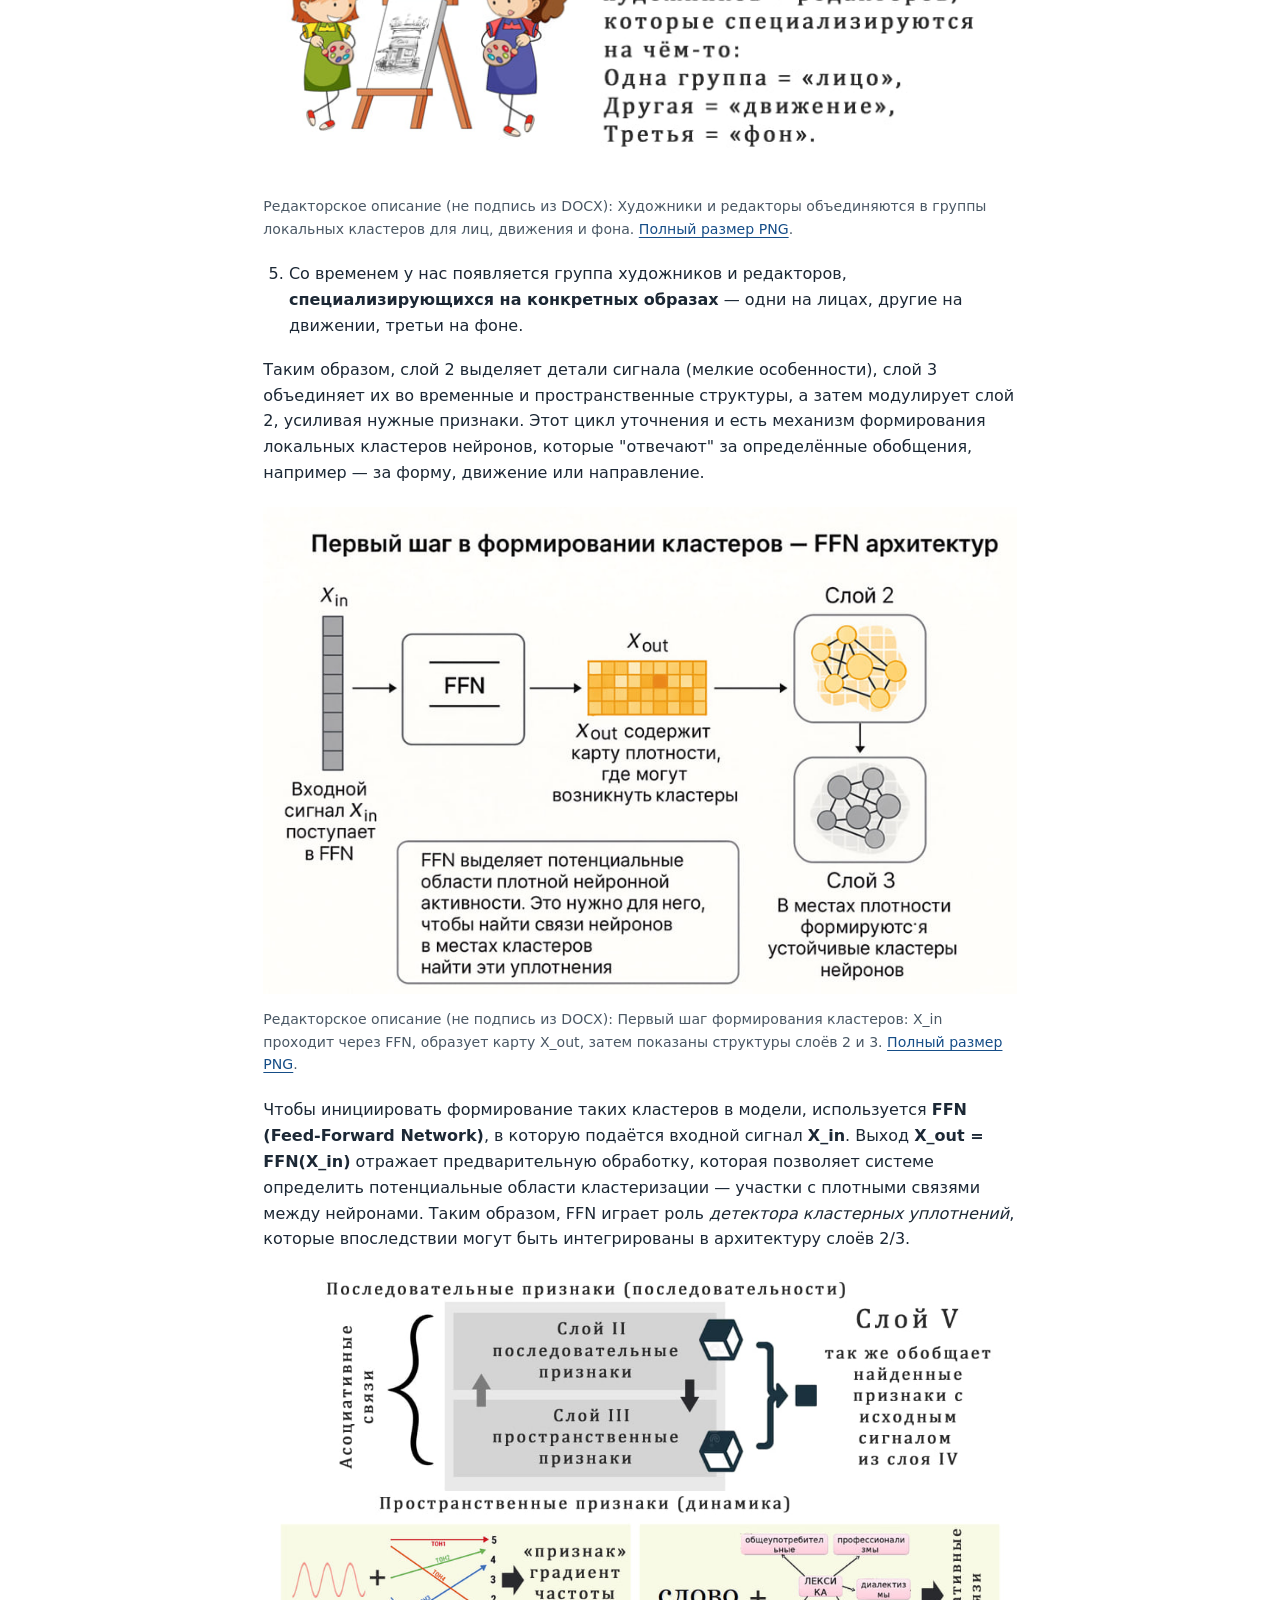
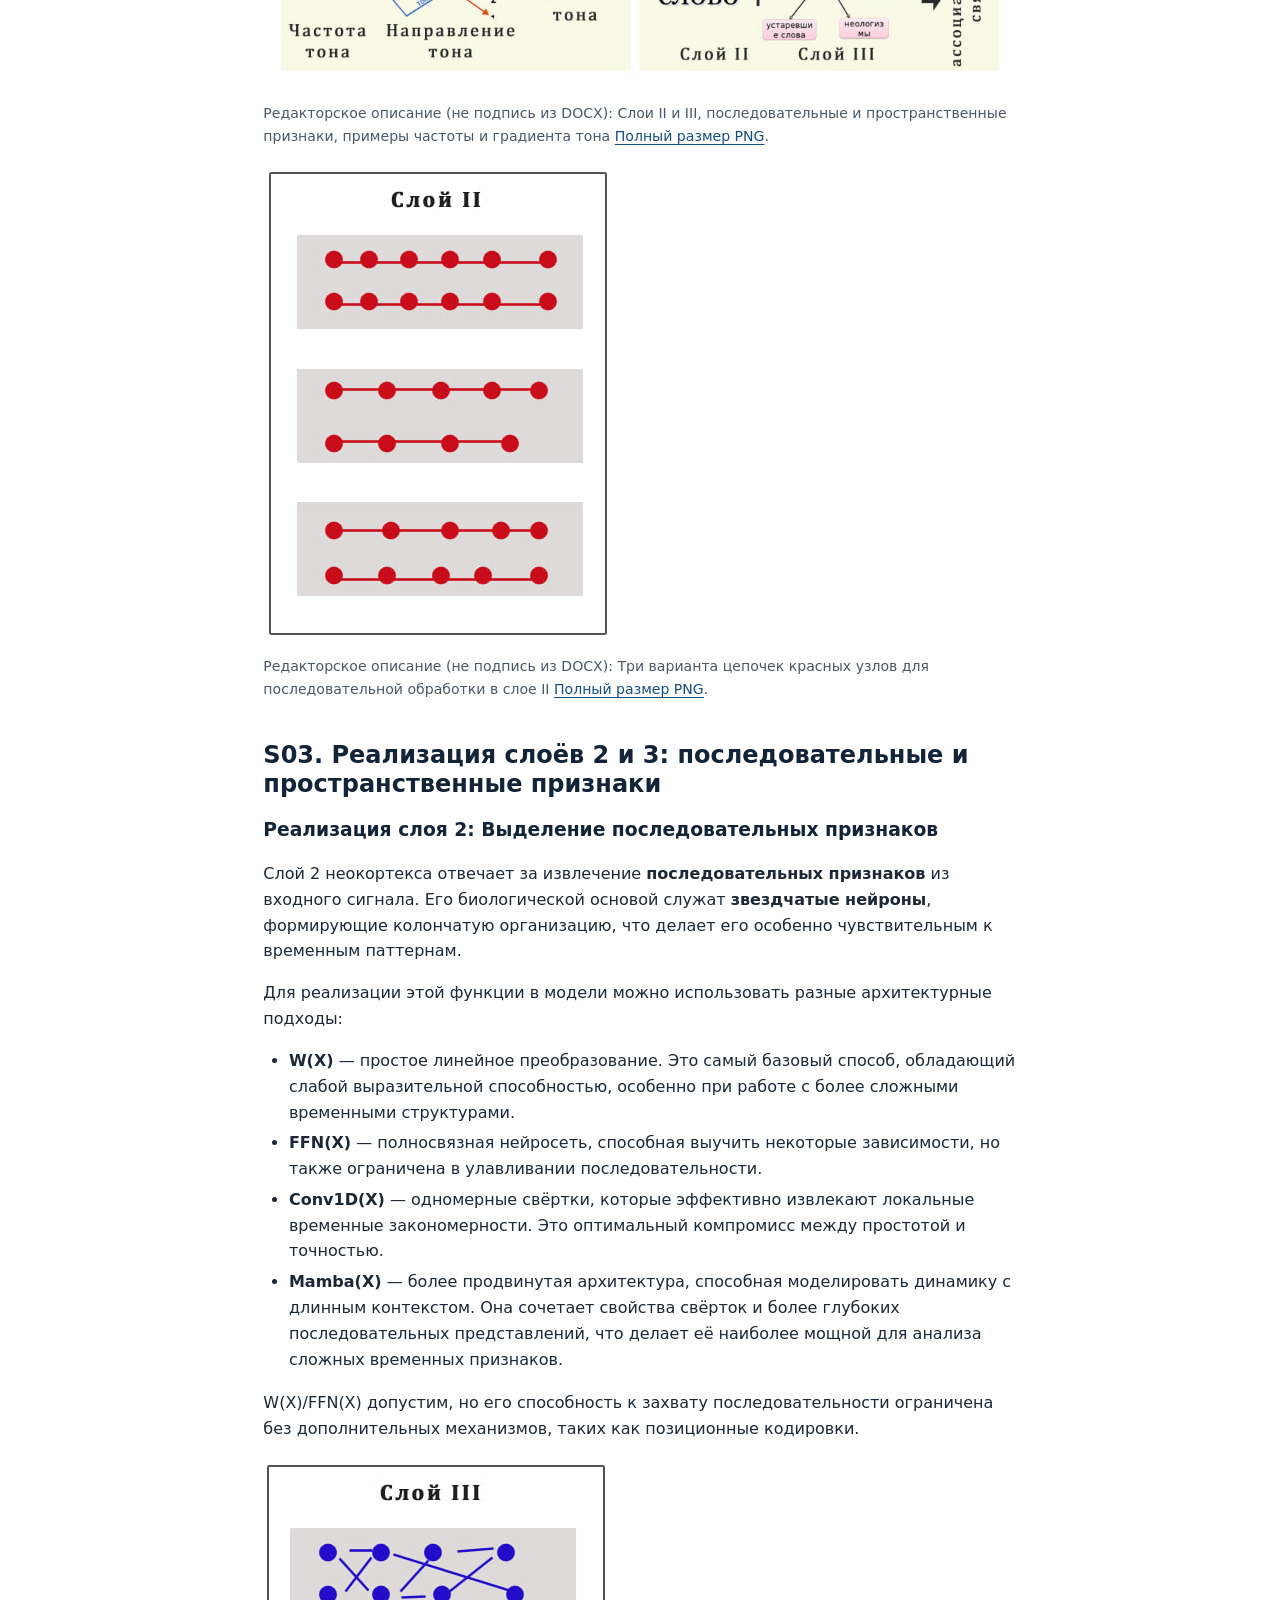
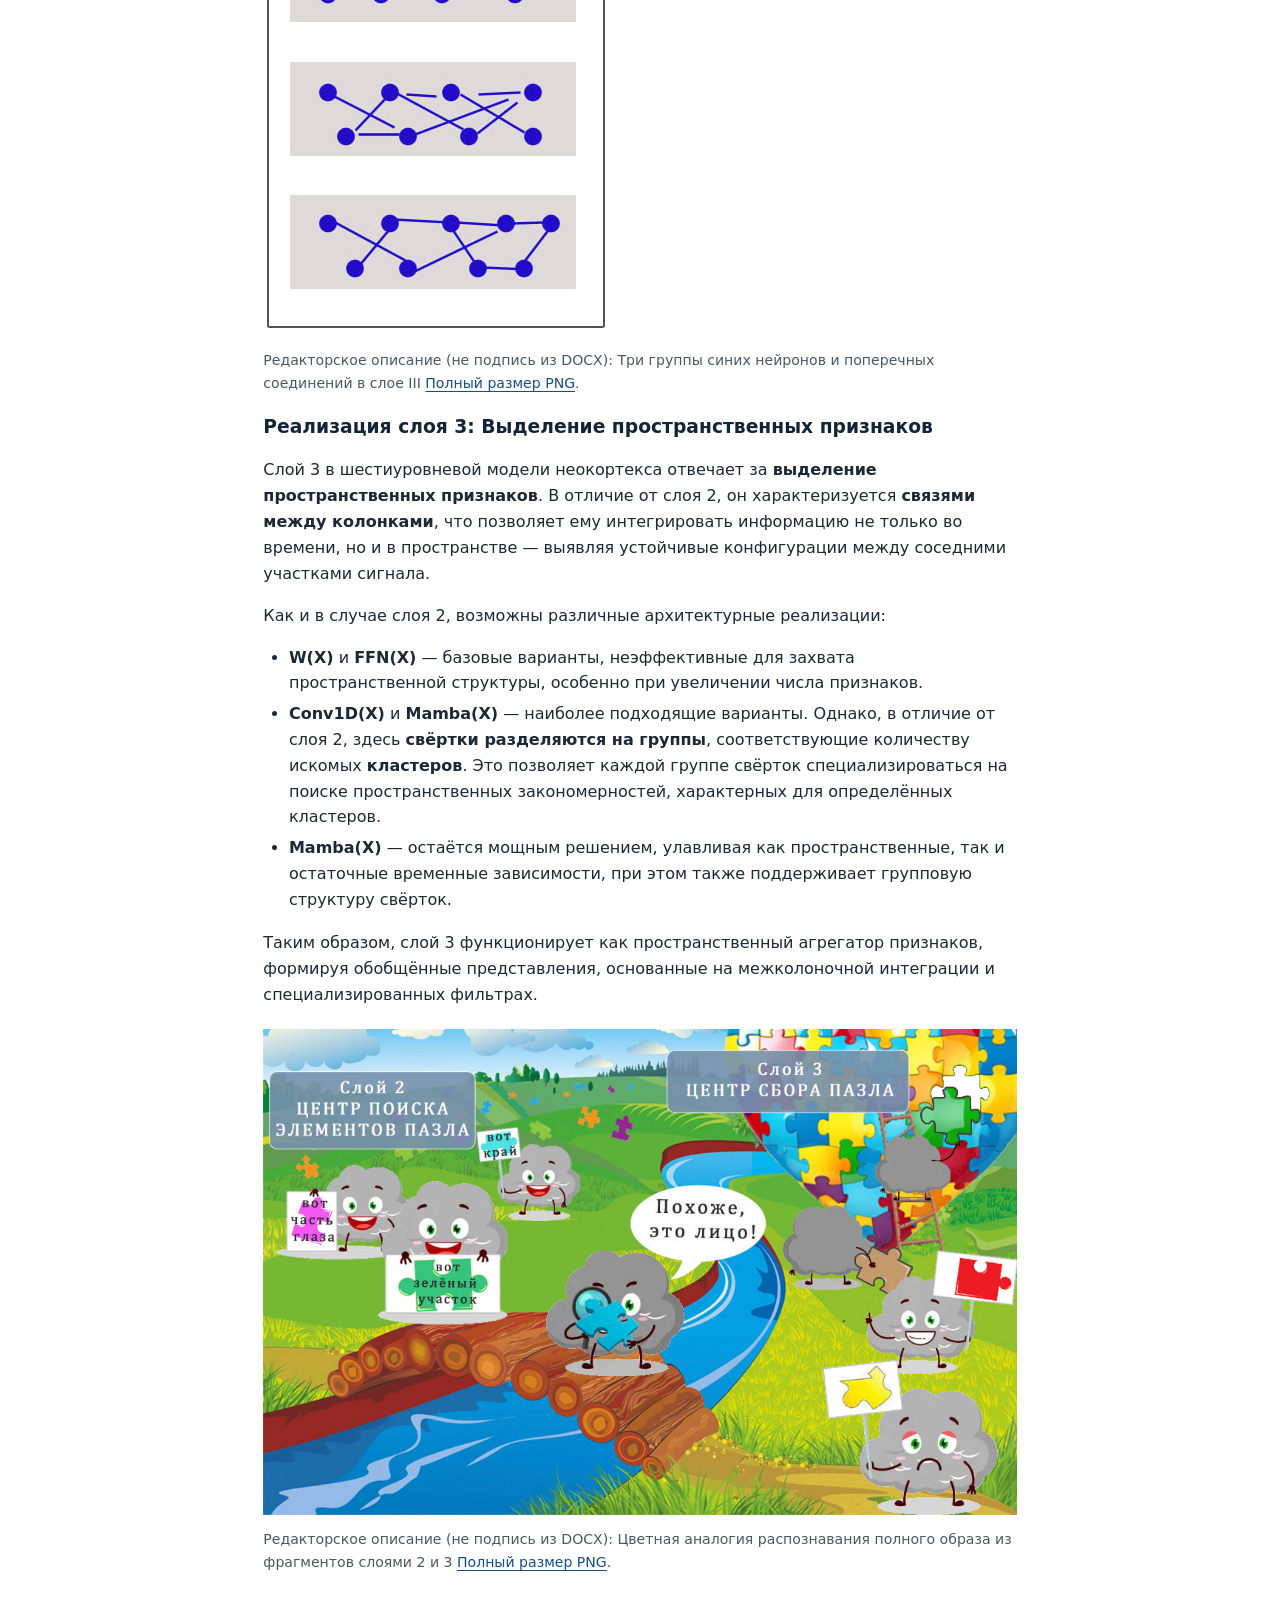
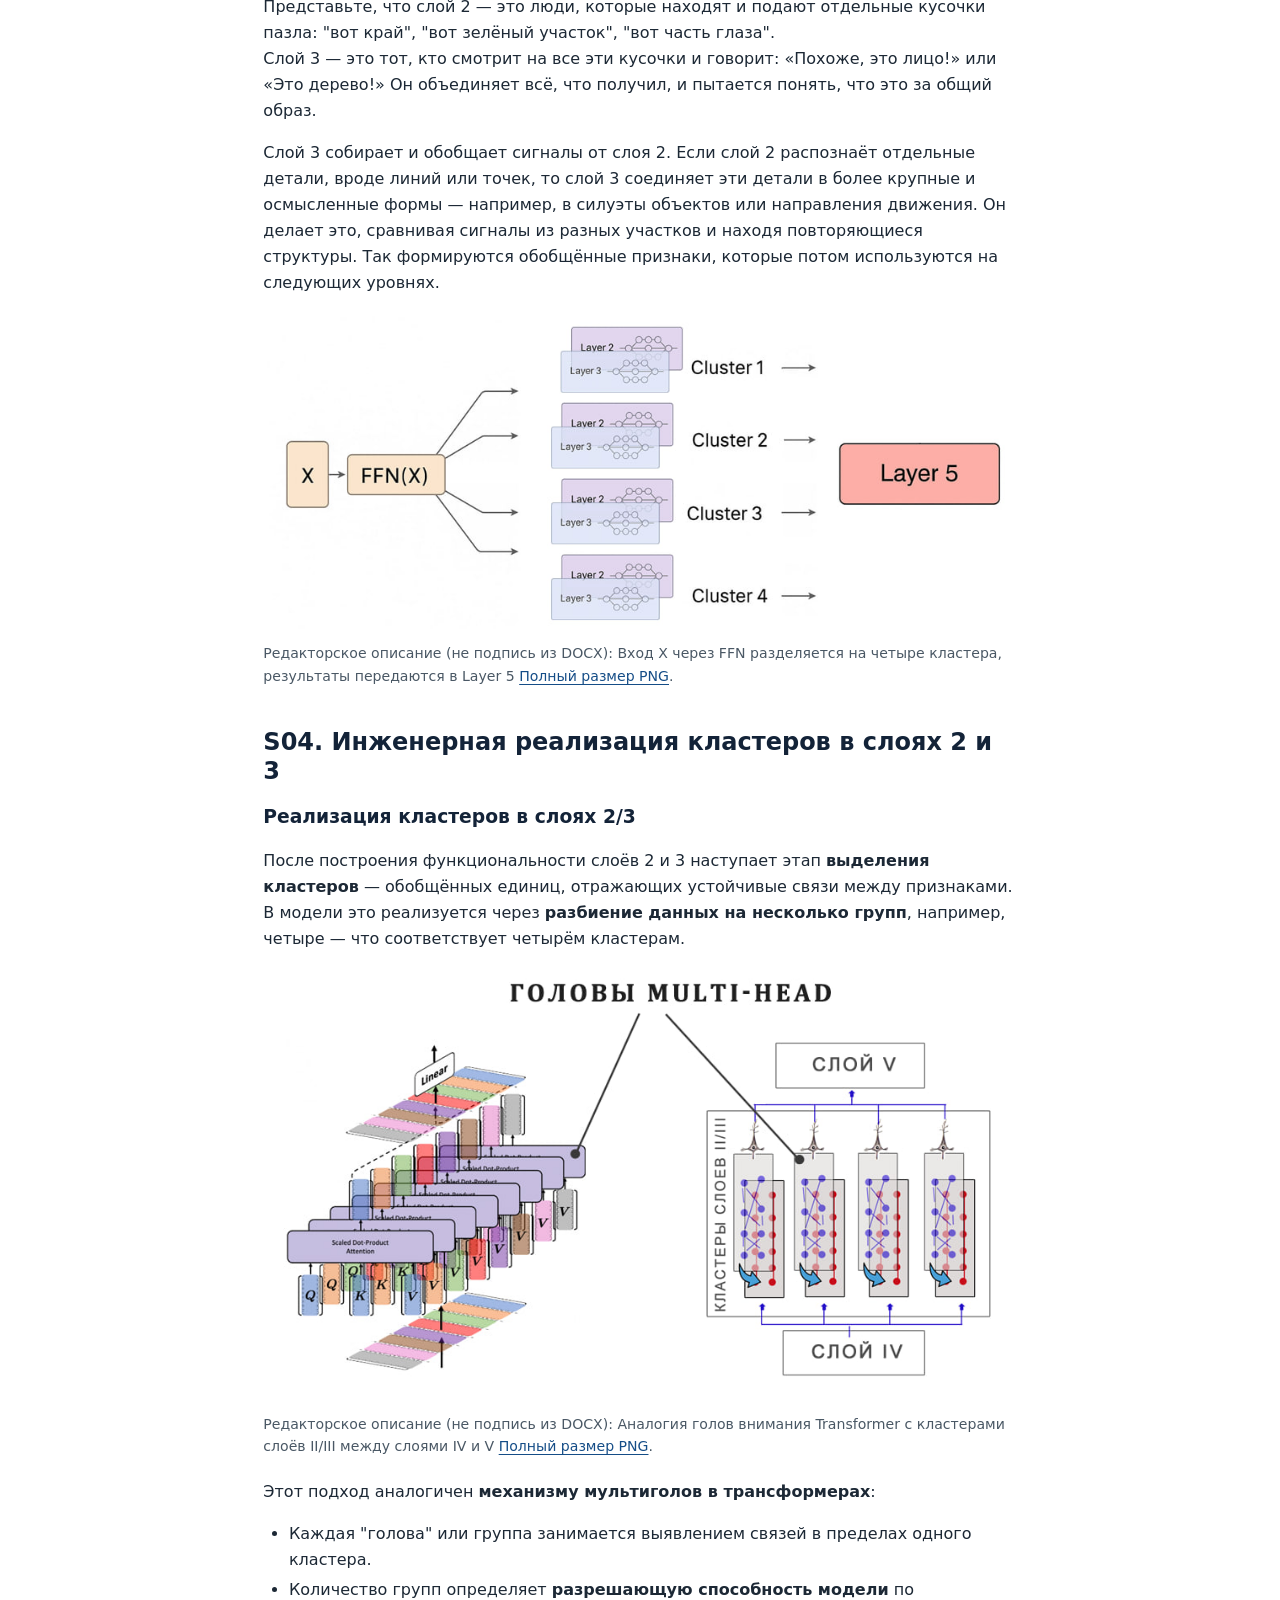
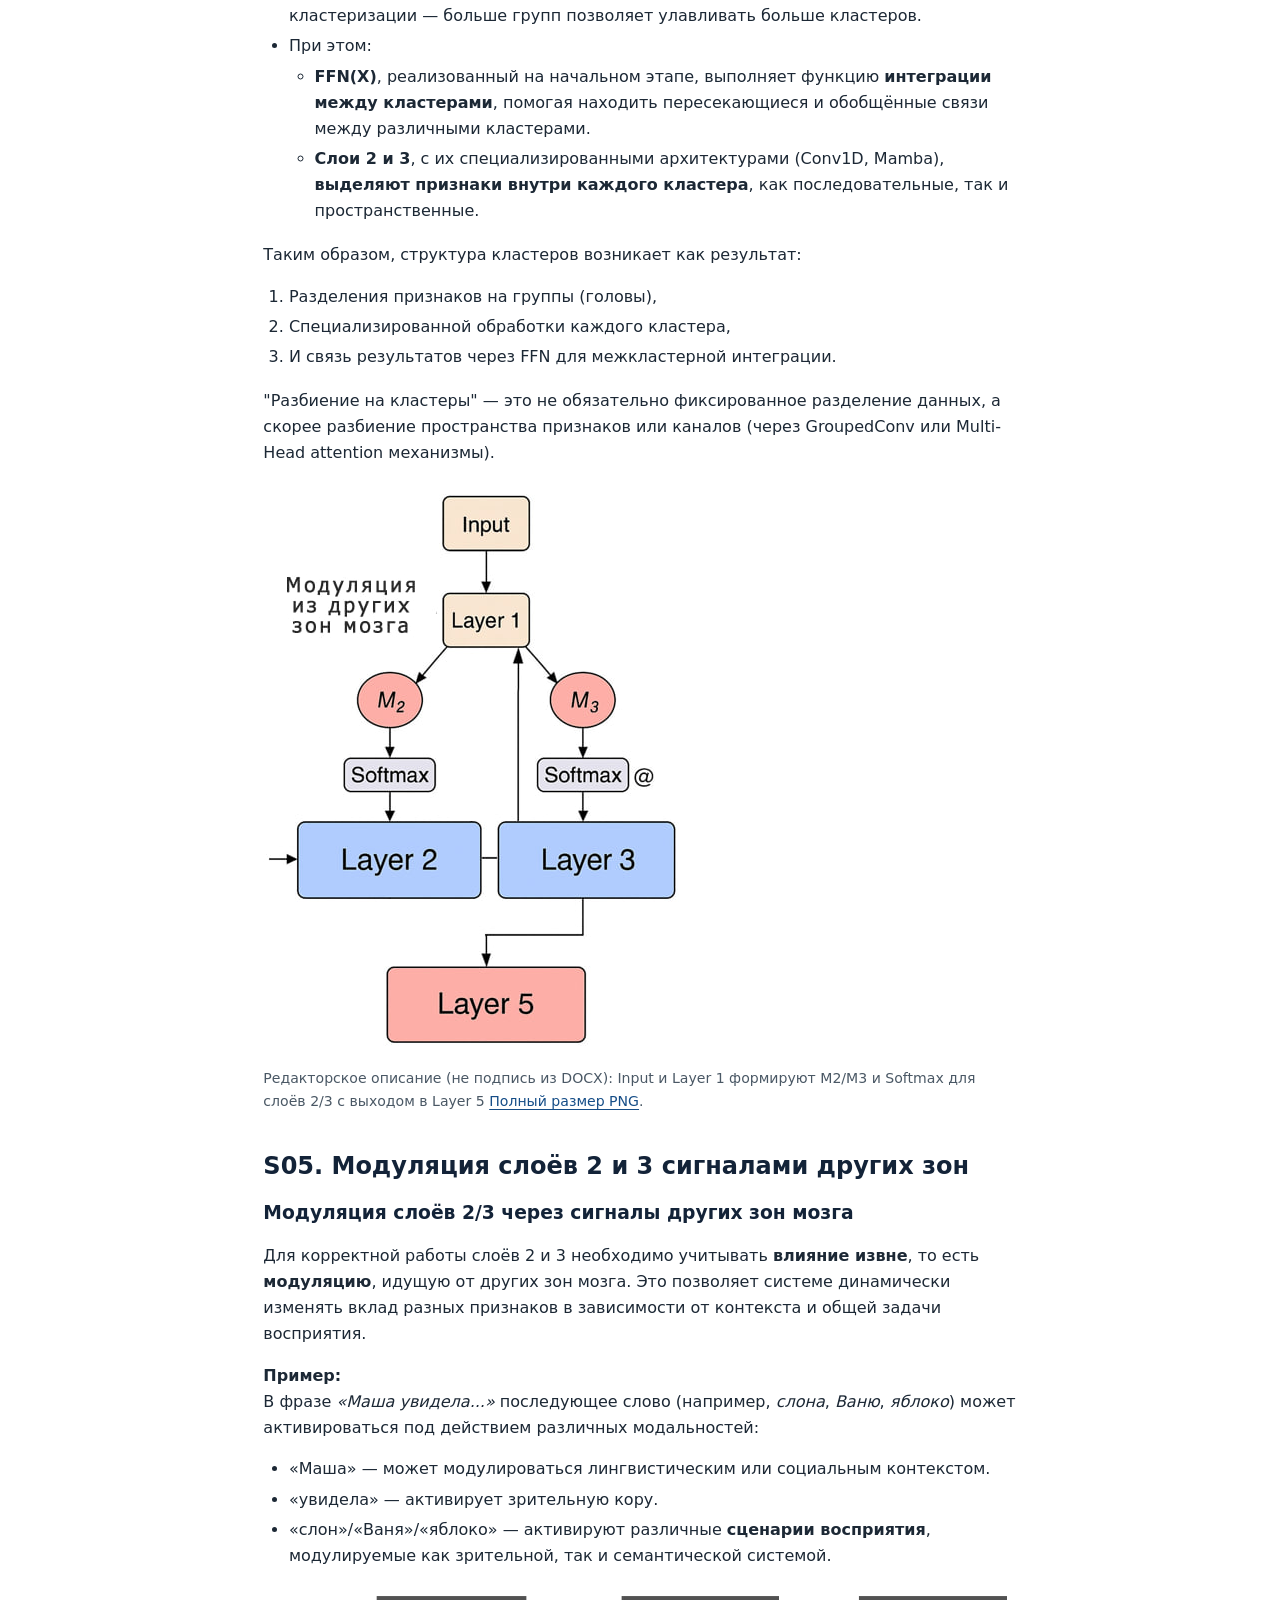
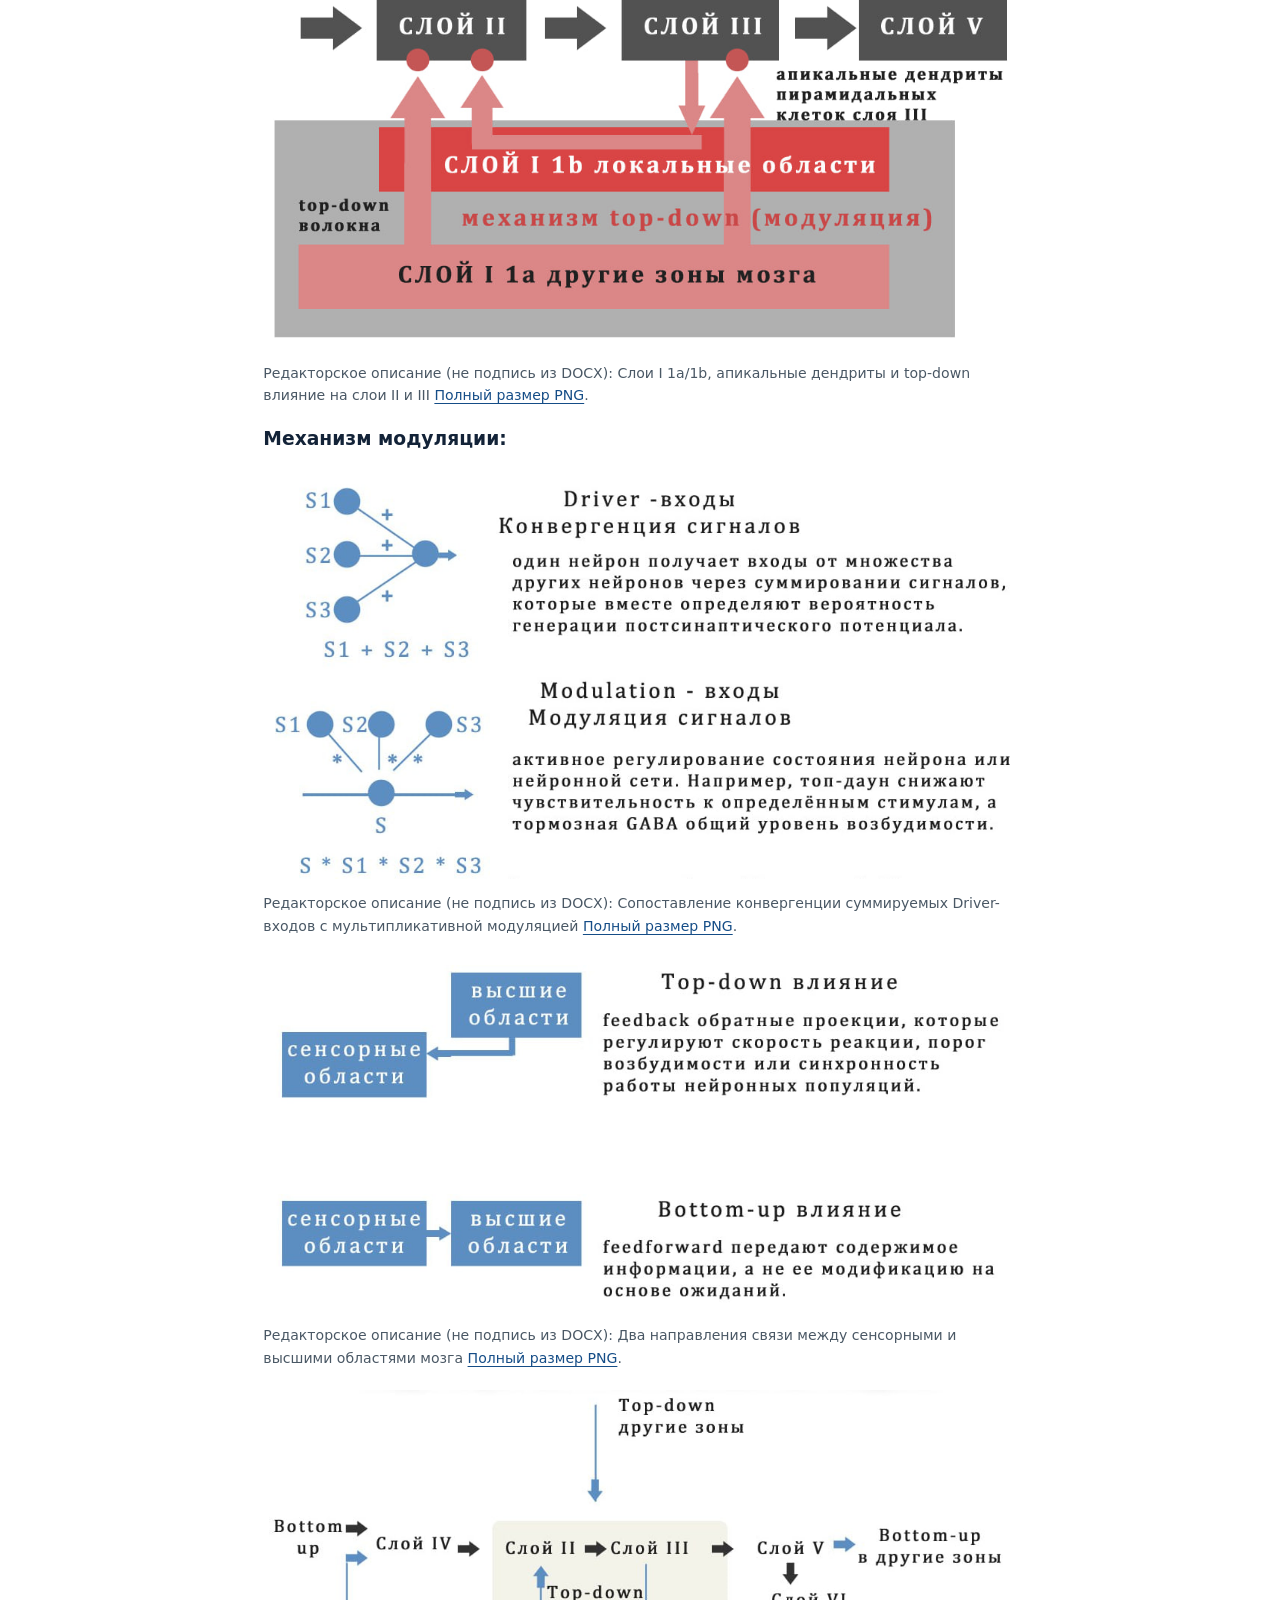
==== commit 02278ae9: "docs: add stage 4.13 gradient provenance links to S13 HTML [skip ci]" ====
--- a/materials/research_sources/author-documents/six-layer-model/index.html
+++ b/materials/research_sources/author-documents/six-layer-model/index.html
@@ -1,6 +1,6 @@
 <!doctype html><html lang="ru"><head><meta charset="utf-8"><meta name="viewport" content="width=device-width,initial-scale=1"><title>Шестислойная модель</title><link rel="stylesheet" href="../document.css"></head><body>
 <header><h1>Шестислойная модель</h1><p>Неокортекс и нейронные сети · редакция 3, 08.05.2025</p></header>
-<aside>Автоматическое извлечение из авторского DOCX; список разделов и все 381 якорь зафиксированы. Текст и списки сверены в 4.8; изображения и таблицы — в 4.9. Биологические источники и инженерные аналогии проверены в <a href="review.md#stage-410">4.10 (N01–N06)</a>. Сопоставление вычислительных блоков, схем и формул — в <a href="review.md#engineering-411">4.11 (E01–E06)</a>. Математическая сверка формул гистерезиса и найденных противоречий — в <a href="review.md#math-412">4.12 (H01–H03)</a>. Оригинальные формулы сохранены, возможные исправления требуют согласования. <a href="../../raw/%D0%A8%D0%B5%D1%81%D1%82%D0%B8%D1%81%D0%BB%D0%BE%D0%B9%D0%BD%D0%B0%D1%8F%20%D0%BC%D0%BE%D0%B4%D0%B5%D0%BB%D1%8C.docx">Оригинал DOCX</a> · <a href="mapping.md">Соответствия</a></aside>
+<aside>Автоматическое извлечение из авторского DOCX; список разделов и все 381 якорь зафиксированы. Текст и списки сверены в 4.8; изображения и таблицы — в 4.9. Биологические источники и инженерные аналогии проверены в <a href="review.md#stage-410">4.10 (N01–N06)</a>. Сопоставление вычислительных блоков, схем и формул — в <a href="review.md#engineering-411">4.11 (E01–E06)</a>. Математическая сверка формул гистерезиса и найденных противоречий — в <a href="review.md#math-412">4.12 (H01–H03)</a>. Оригинальные формулы сохранены, возможные исправления требуют согласования. Графики S13 и происхождение аудиозаписей сопоставлены в <a href="review.md#gradients-413">этапе 4.13</a> и <a href="gradient-records-4.13.md">подробном акте</a>; авторские наблюдения отделены от задач независимого воспроизведения. <a href="../../raw/%D0%A8%D0%B5%D1%81%D1%82%D0%B8%D1%81%D0%BB%D0%BE%D0%B9%D0%BD%D0%B0%D1%8F%20%D0%BC%D0%BE%D0%B4%D0%B5%D0%BB%D1%8C.docx">Оригинал DOCX</a> · <a href="mapping.md">Соответствия</a></aside>
 <nav aria-label="Оглавление"><ol><li><a href="#S01">S01: Титульная таблица и классическая модель неокортекса</a></li><li><a href="#S02">S02: Формирование кластеров и связь слоёв 2 и 3</a></li><li><a href="#S03">S03: Реализация слоёв 2 и 3: последовательные и пространственные признаки</a></li><li><a href="#S04">S04: Инженерная реализация кластеров в слоях 2 и 3</a></li><li><a href="#S05">S05: Модуляция слоёв 2 и 3 сигналами других зон</a></li><li><a href="#S06">S06: Слой 5: обобщение, выбор сигнала и модуляция</a></li><li><a href="#S07">S07: Входы слоя 4 и локальная ошибка слоя 6</a></li><li><a href="#S08">S08: Слой 1 и модулирующие обратные связи</a></li><li><a href="#S09">S09: Сопоставление с Transformer, FFN и Mamba</a></li><li><a href="#S10">S10: Иерархический гистерезис, асимметрия и таблицы механизмов</a></li><li><a href="#S11">S11: Архитектурная модель и схемы прохождения сигналов</a></li><li><a href="#S12">S12: Флуктуации, закон Вебера и биологические параллели</a></li><li><a href="#S13">S13: Фазовое пространство градиентов и иерархия пауз</a></li><li><a href="#S14">S14: Функции активации с флуктуациями</a></li><li><a href="#S15">S15: Контрастность и селективное усиление</a></li><li><a href="#S16">S16: Мембранная инерция и HysteresisResidual</a></li><li><a href="#S17">S17: Волновые свойства и пример амплитудного гистерезиса</a></li></ol></nav><main><section id="S01"><h2>S01. Титульная таблица и классическая модель неокортекса</h2>
 <div id="B001" class="table-wrapper"><table id="table-1"><tbody><tr><td><p><strong>Неокортекс и нейронные сети</strong><strong>. </strong><strong><br></strong>Редакция 3.</p>
 <p>Автор: Илья Зеленский</p>
